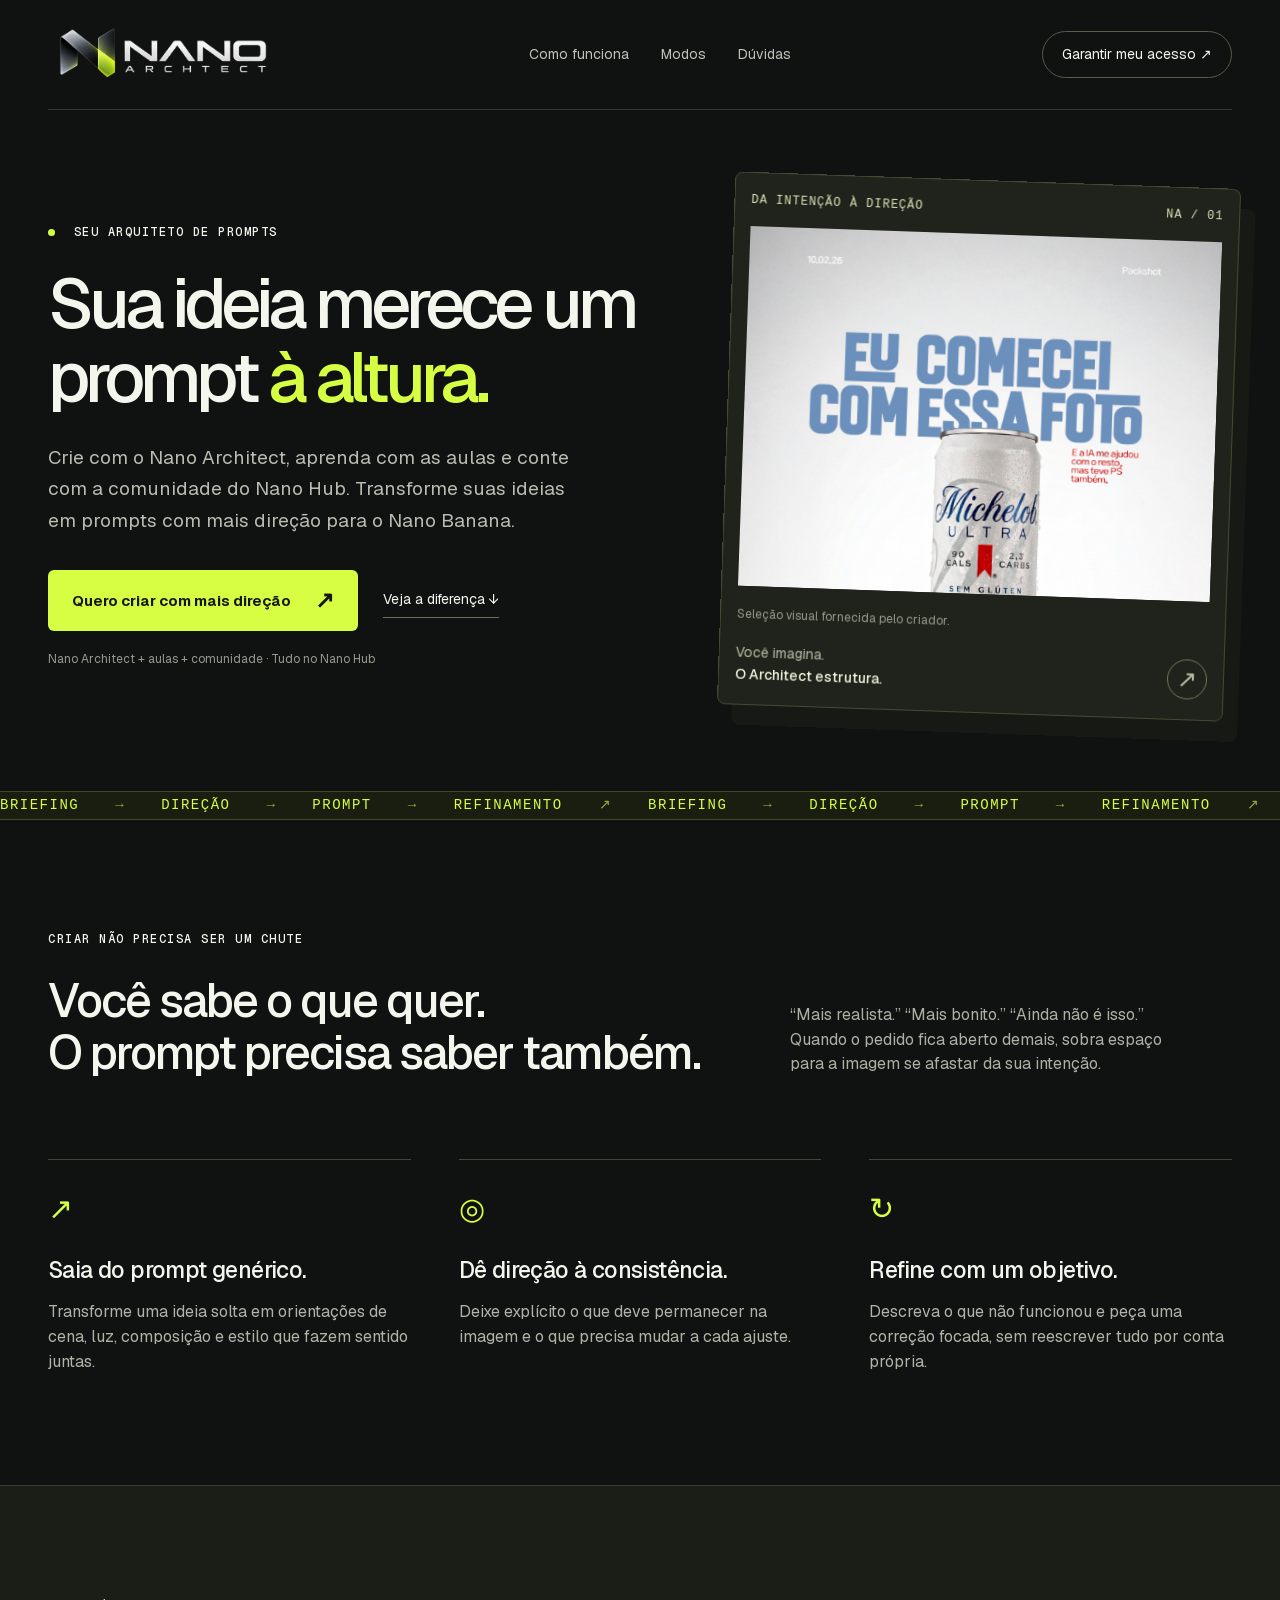
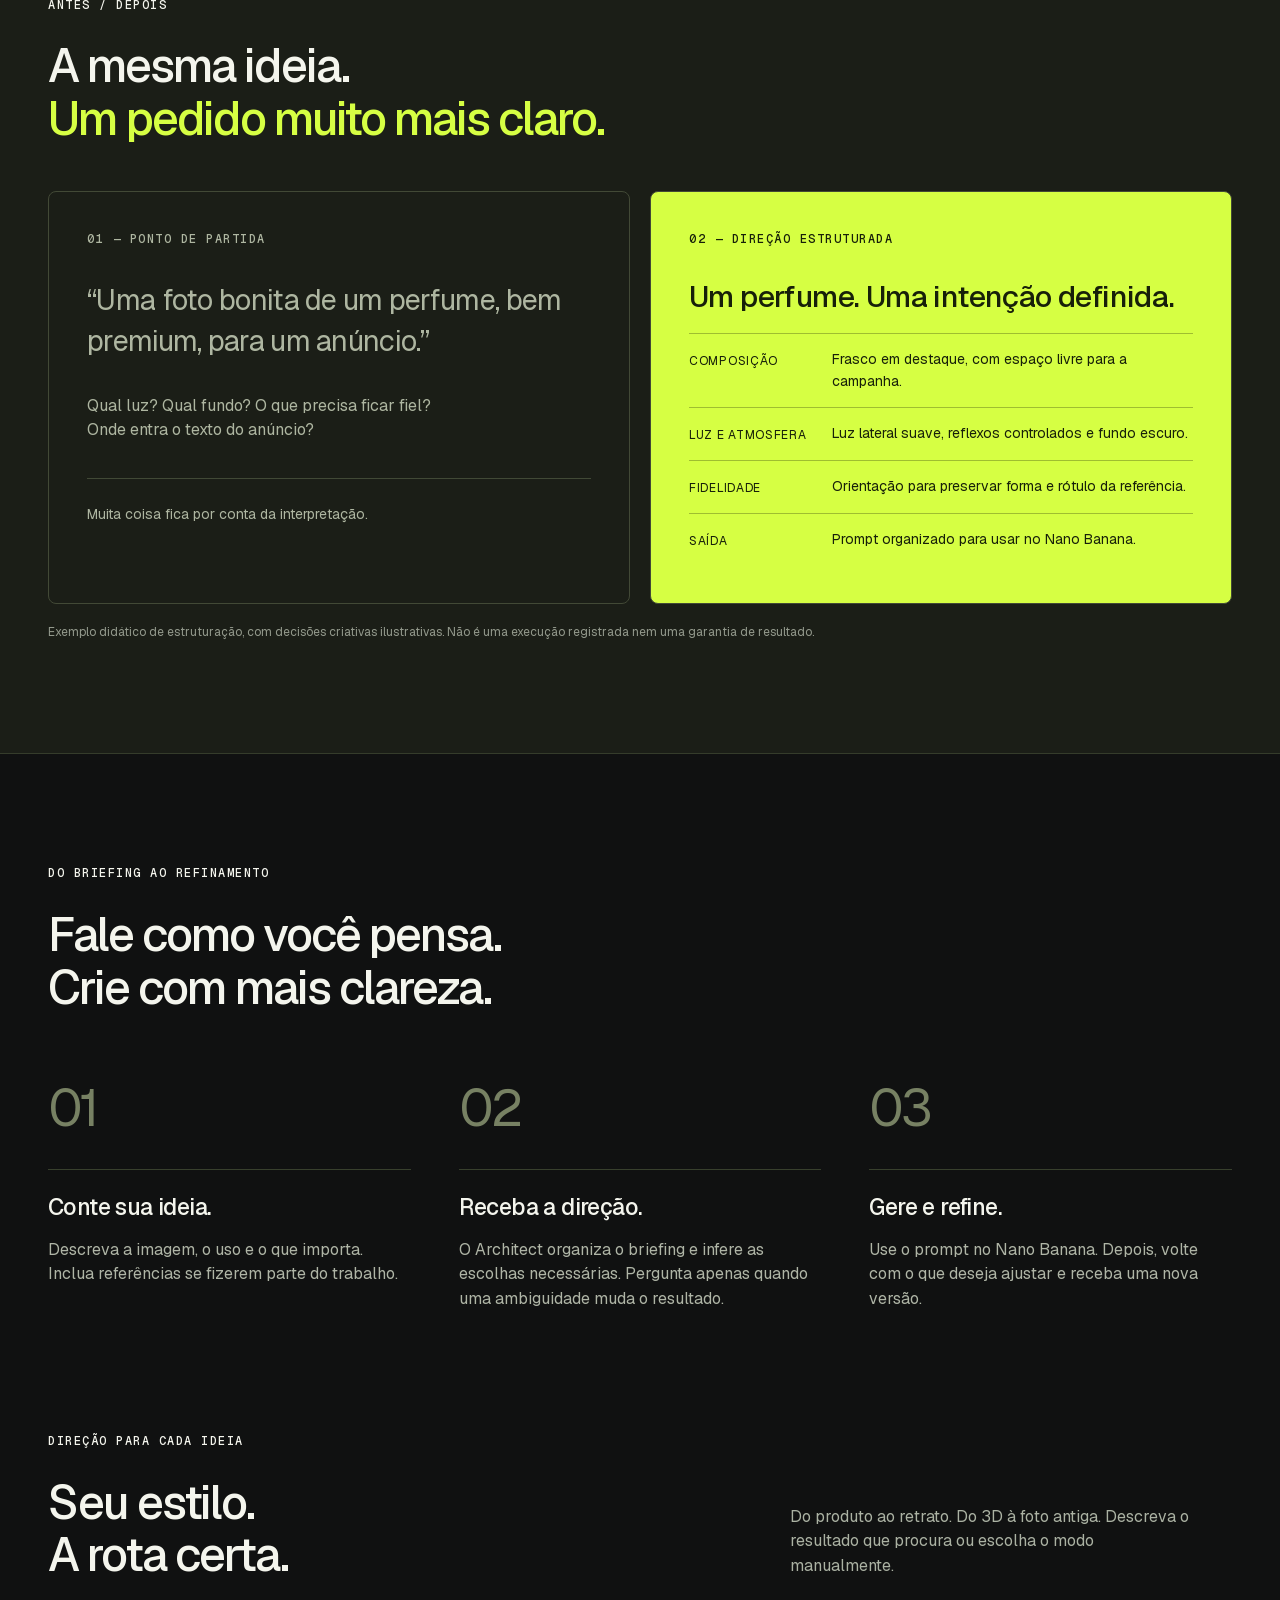
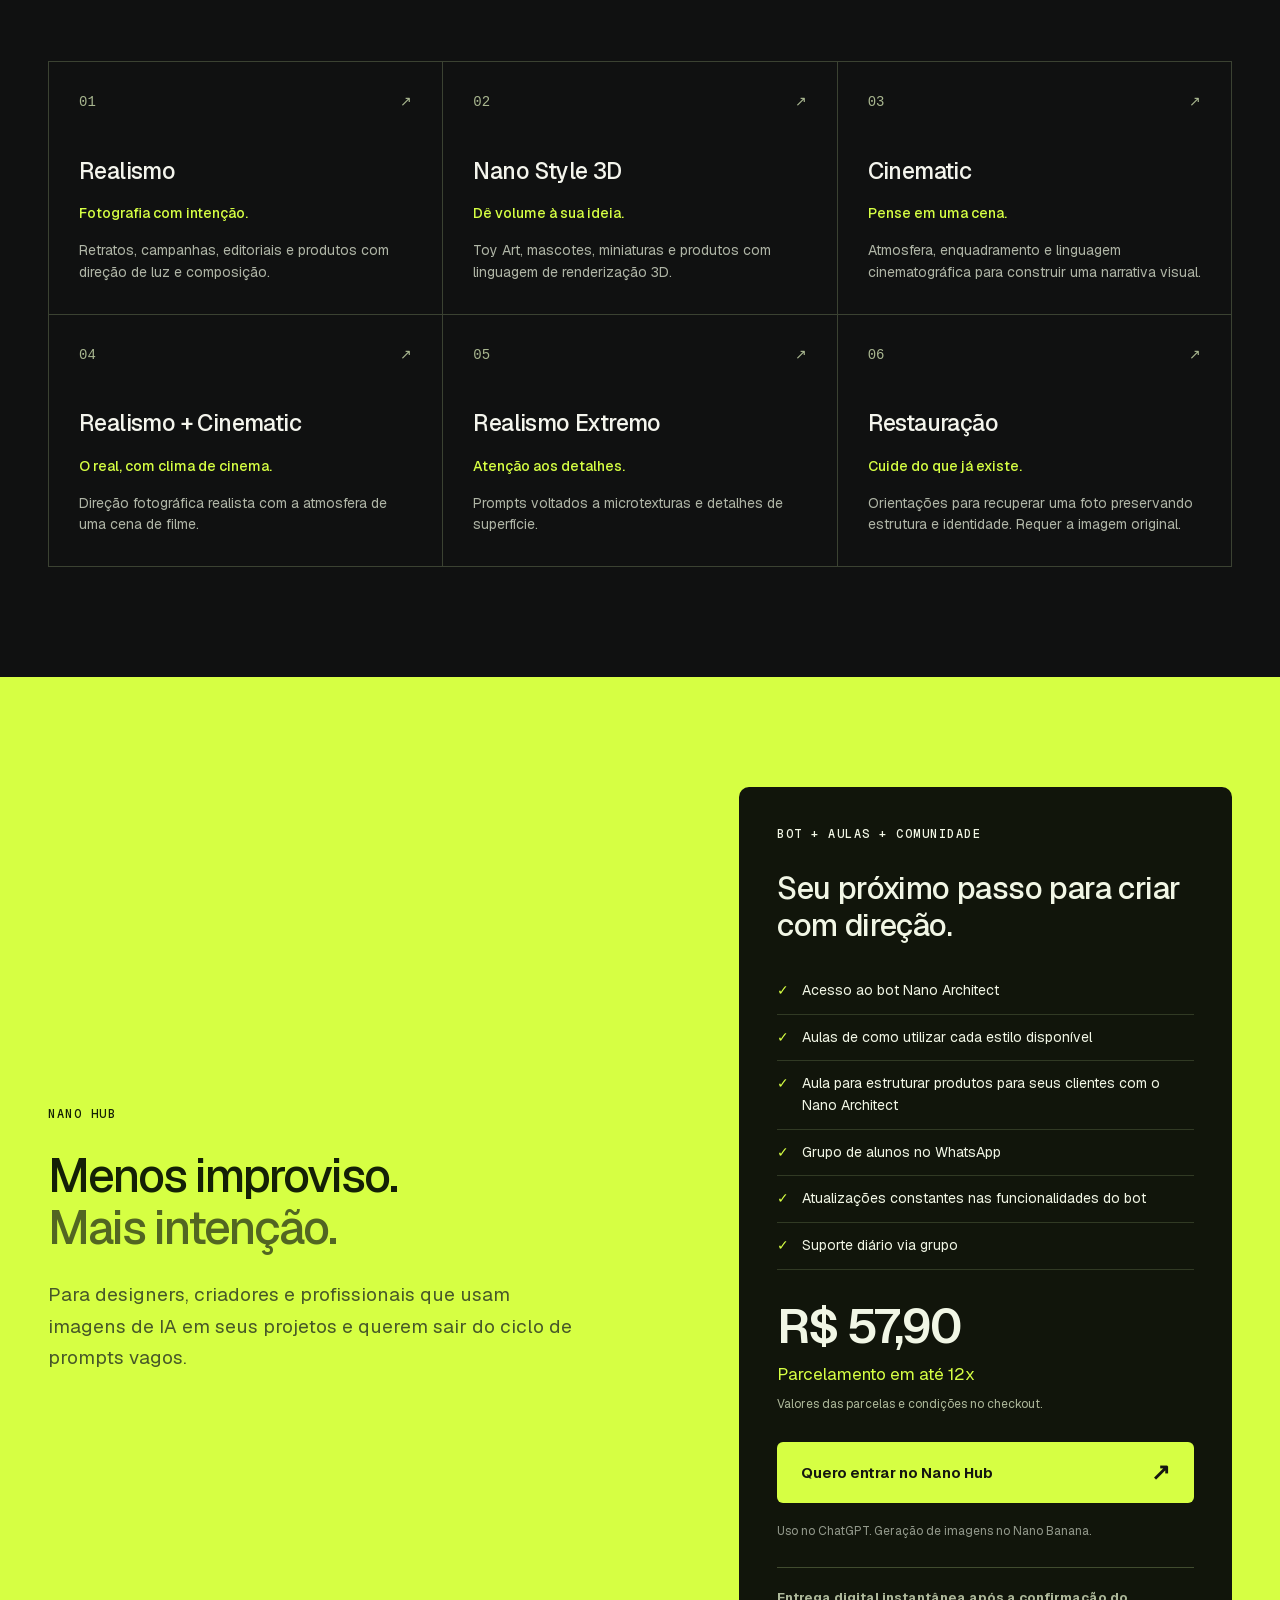
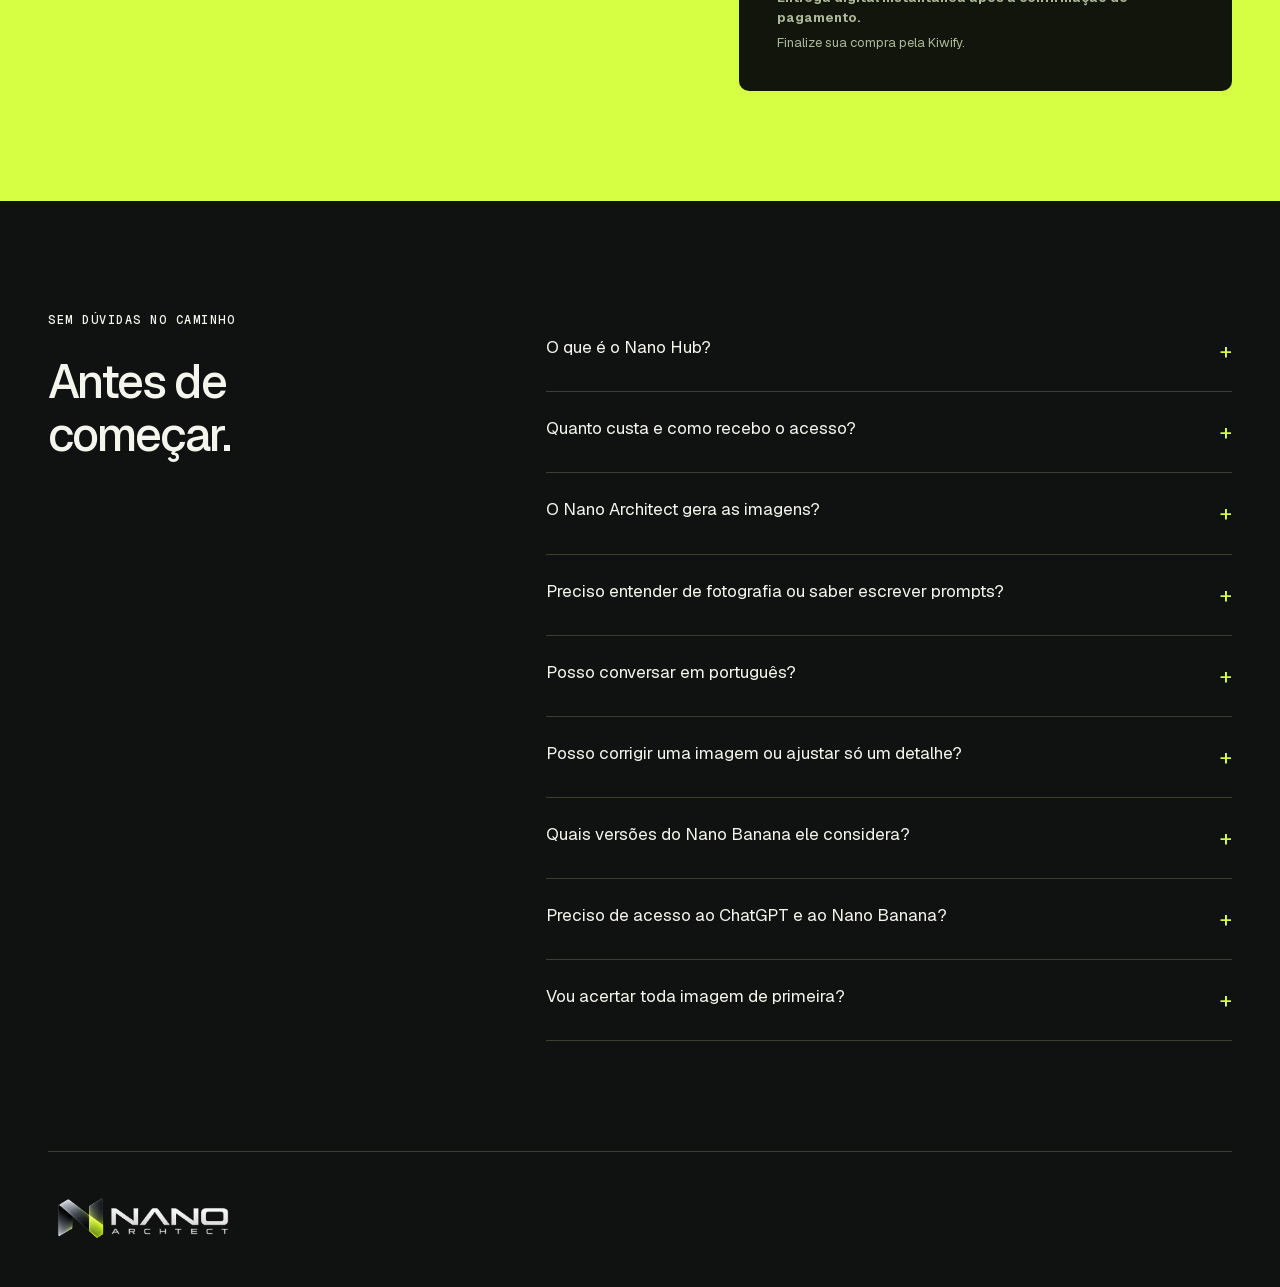
==== index.html @ 4c620290 "Add compiled Nano Hub website" ====
<!DOCTYPE html><html lang="pt-BR"><head><meta charSet="utf-8"/><meta name="viewport" content="width=device-width, initial-scale=1"/><link rel="stylesheet" href="/_next/static/css/index.BKd67jQY.css" data-rsc-css-href="/_next/static/css/index.BKd67jQY.css" data-precedence="vite-rsc/importer-resources"/><link rel="modulepreload" fetchPriority="low" href="/_next/static/chunks/index-BVRdUo5F.js"/><script src="/_next/static/chunks/rolldown-runtime-C60lm6uB.js" type="module" async=""></script><script src="/_next/static/chunks/framework-D_rUT4EX.js" type="module" async=""></script><link rel="modulepreload" href="/_next/static/chunks/layout-segment-context-ca-qhE_F.js" crossorigin=""/><link rel="modulepreload" href="/_next/static/chunks/animations-BIHNtCaT.js" crossorigin=""/><link rel="modulepreload" href="/_next/static/chunks/hero-carousel-BTRps07T.js" crossorigin=""/><title>Nano Hub — Sua ideia merece um prompt à altura.</title><meta name="description" content="Nano Architect, aulas e comunidade para criar com mais direção no Nano Banana. Nano Hub por R$ 57,90, com parcelamento em até 12x."/><script>Object.assign(((self[Symbol.for("vinext.navigationRuntime")]??={bootstrap:{routeManifest:null},functions:{}}).bootstrap.rsc??={rsc:[]}),{params:{},nav:{"pathname":"/","searchParams":[]}})</script><link rel="modulepreload" href="/_next/static/chunks/index-BVRdUo5F.js" />
<link rel="preload" href="/_next/static/_vinext_fonts/geist-8ac0455e797f/geist-98bbbccb.woff2" as="font" type="font/woff2" crossorigin />
<link rel="preload" href="/_next/static/_vinext_fonts/geist-mono-00e989178794/geist-mono-013b2f2f.woff2" as="font" type="font/woff2" crossorigin />
<style data-vinext-fonts>/* cyrillic-ext */
@font-face {
  font-family: 'Geist';
  font-style: normal;
  font-weight: 100 900;
  font-display: swap;
  src: url(/_next/static/_vinext_fonts/geist-8ac0455e797f/geist-ff2310f5.woff2) format('woff2');
  unicode-range: U+0460-052F, U+1C80-1C8A, U+20B4, U+2DE0-2DFF, U+A640-A69F, U+FE2E-FE2F;
}
/* cyrillic */
@font-face {
  font-family: 'Geist';
  font-style: normal;
  font-weight: 100 900;
  font-display: swap;
  src: url(/_next/static/_vinext_fonts/geist-8ac0455e797f/geist-875ccdd4.woff2) format('woff2');
  unicode-range: U+0301, U+0400-045F, U+0490-0491, U+04B0-04B1, U+2116;
}
/* vietnamese */
@font-face {
  font-family: 'Geist';
  font-style: normal;
  font-weight: 100 900;
  font-display: swap;
  src: url(/_next/static/_vinext_fonts/geist-8ac0455e797f/geist-52306abf.woff2) format('woff2');
  unicode-range: U+0102-0103, U+0110-0111, U+0128-0129, U+0168-0169, U+01A0-01A1, U+01AF-01B0, U+0300-0301, U+0303-0304, U+0308-0309, U+0323, U+0329, U+1EA0-1EF9, U+20AB;
}
/* latin-ext */
@font-face {
  font-family: 'Geist';
  font-style: normal;
  font-weight: 100 900;
  font-display: swap;
  src: url(/_next/static/_vinext_fonts/geist-8ac0455e797f/geist-001175b1.woff2) format('woff2');
  unicode-range: U+0100-02BA, U+02BD-02C5, U+02C7-02CC, U+02CE-02D7, U+02DD-02FF, U+0304, U+0308, U+0329, U+1D00-1DBF, U+1E00-1E9F, U+1EF2-1EFF, U+2020, U+20A0-20AB, U+20AD-20C0, U+2113, U+2C60-2C7F, U+A720-A7FF;
}
/* latin */
@font-face {
  font-family: 'Geist';
  font-style: normal;
  font-weight: 100 900;
  font-display: swap;
  src: url(/_next/static/_vinext_fonts/geist-8ac0455e797f/geist-98bbbccb.woff2) format('woff2');
  unicode-range: U+0000-00FF, U+0131, U+0152-0153, U+02BB-02BC, U+02C6, U+02DA, U+02DC, U+0304, U+0308, U+0329, U+2000-206F, U+20AC, U+2122, U+2191, U+2193, U+2212, U+2215, U+FEFF, U+FFFD;
}

@font-face {
  font-family: 'Geist Fallback';
  src: local("Arial");
  ascent-override: 95.94%;
  descent-override: 28.16%;
  line-gap-override: 0.00%;
  size-adjust: 104.76%;
}

.__font_geist_19ysh9d { font-family: 'Geist', 'Geist Fallback'; font-style: normal; }

.__variable_geist_19ysh9d { --font-geist-sans: 'Geist', 'Geist Fallback'; }

/* cyrillic-ext */
@font-face {
  font-family: 'Geist Mono';
  font-style: normal;
  font-weight: 100 900;
  font-display: swap;
  src: url(/_next/static/_vinext_fonts/geist-mono-00e989178794/geist-mono-f6b33328.woff2) format('woff2');
  unicode-range: U+0460-052F, U+1C80-1C8A, U+20B4, U+2DE0-2DFF, U+A640-A69F, U+FE2E-FE2F;
}
/* cyrillic */
@font-face {
  font-family: 'Geist Mono';
  font-style: normal;
  font-weight: 100 900;
  font-display: swap;
  src: url(/_next/static/_vinext_fonts/geist-mono-00e989178794/geist-mono-44e03052.woff2) format('woff2');
  unicode-range: U+0301, U+0400-045F, U+0490-0491, U+04B0-04B1, U+2116;
}
/* symbols2 */
@font-face {
  font-family: 'Geist Mono';
  font-style: normal;
  font-weight: 100 900;
  font-display: swap;
  src: url(/_next/static/_vinext_fonts/geist-mono-00e989178794/geist-mono-0638449e.woff2) format('woff2');
  unicode-range: U+2000-2001, U+2004-2008, U+200A, U+23B8-23BD, U+2500-259F;
}
/* vietnamese */
@font-face {
  font-family: 'Geist Mono';
  font-style: normal;
  font-weight: 100 900;
  font-display: swap;
  src: url(/_next/static/_vinext_fonts/geist-mono-00e989178794/geist-mono-971fb274.woff2) format('woff2');
  unicode-range: U+0102-0103, U+0110-0111, U+0128-0129, U+0168-0169, U+01A0-01A1, U+01AF-01B0, U+0300-0301, U+0303-0304, U+0308-0309, U+0323, U+0329, U+1EA0-1EF9, U+20AB;
}
/* latin-ext */
@font-face {
  font-family: 'Geist Mono';
  font-style: normal;
  font-weight: 100 900;
  font-display: swap;
  src: url(/_next/static/_vinext_fonts/geist-mono-00e989178794/geist-mono-44745446.woff2) format('woff2');
  unicode-range: U+0100-02BA, U+02BD-02C5, U+02C7-02CC, U+02CE-02D7, U+02DD-02FF, U+0304, U+0308, U+0329, U+1D00-1DBF, U+1E00-1E9F, U+1EF2-1EFF, U+2020, U+20A0-20AB, U+20AD-20C0, U+2113, U+2C60-2C7F, U+A720-A7FF;
}
/* latin */
@font-face {
  font-family: 'Geist Mono';
  font-style: normal;
  font-weight: 100 900;
  font-display: swap;
  src: url(/_next/static/_vinext_fonts/geist-mono-00e989178794/geist-mono-013b2f2f.woff2) format('woff2');
  unicode-range: U+0000-00FF, U+0131, U+0152-0153, U+02BB-02BC, U+02C6, U+02DA, U+02DC, U+0304, U+0308, U+0329, U+2000-206F, U+20AC, U+2122, U+2191, U+2193, U+2212, U+2215, U+FEFF, U+FFFD;
}

@font-face {
  font-family: 'Geist Mono Fallback';
  src: local("Arial");
  ascent-override: 74.67%;
  descent-override: 21.92%;
  line-gap-override: 0.00%;
  size-adjust: 134.59%;
}

.__font_geist_mono_1001rt9 { font-family: 'Geist Mono', 'Geist Mono Fallback'; font-style: normal; }

.__variable_geist_mono_1001rt9 { --font-geist-mono: 'Geist Mono', 'Geist Mono Fallback'; }
</style>
</head><body class="__variable_geist_19ysh9d __variable_geist_mono_1001rt9 antialiased"><a class="skip" href="#conteudo">Pular para o conteúdo</a><header class="nav wrap"><a class="brand" href="#" aria-label="Nano Architect — início"><picture><source media="(max-width: 700px)" srcSet="/nano-architect-vertical.png"/><img src="/nano-architect-horizontal.png" alt="Nano Architect" width="2172" height="724"/></picture></a><nav aria-label="Navegação principal"><a href="#como-funciona">Como funciona</a><a href="#modos">Modos</a><a href="#faq">Dúvidas</a></nav><a class="nav-cta" href="https://pay.kiwify.com.br/nAX45od">Garantir meu acesso ↗</a></header><main id="conteudo"><section class="hero wrap"><div class="hero-copy"><p class="eyebrow"><span></span> SEU ARQUITETO DE PROMPTS</p><h1>Sua ideia merece um prompt <em>à altura.</em></h1><p class="lead">Crie com o Nano Architect, aprenda com as aulas e conte com a comunidade do Nano Hub. Transforme suas ideias em prompts com mais direção para o Nano Banana.</p><div class="actions"><a class="button" href="https://pay.kiwify.com.br/nAX45od">Quero criar com mais direção <span>↗</span></a><a class="text-link" href="#antes-depois">Veja a diferença ↓</a></div><p class="micro">Nano Architect + aulas + comunidade · Tudo no Nano Hub</p></div><div class="hero-visual"><div class="visual-label">DA INTENÇÃO À DIREÇÃO <span>NA / 01</span></div><div class="art-slot"><div class="hero-carousel"><div class="relative" role="region" aria-roledescription="carousel" data-slot="carousel" aria-label="Galeria de imagens"><div class="overflow-hidden" data-slot="carousel-content"><div class="flex ml-0"><div role="group" aria-roledescription="slide" data-slot="carousel-item" class="min-w-0 shrink-0 grow-0 basis-full pl-0" aria-label="1 de 5"><img src="/michelob-01.jpg" alt="Duas latas de Michelob Ultra sobre cadeira de praia amarela" width="1194" height="1600" loading="eager" fetchPriority="high"/></div><div role="group" aria-roledescription="slide" data-slot="carousel-item" class="min-w-0 shrink-0 grow-0 basis-full pl-0" aria-label="2 de 5"><img src="/michelob-02.jpg" alt="Latas de Michelob Ultra em uma caixa térmica com gelo" width="1194" height="1600" loading="lazy" fetchPriority="auto"/></div><div role="group" aria-roledescription="slide" data-slot="carousel-item" class="min-w-0 shrink-0 grow-0 basis-full pl-0" aria-label="3 de 5"><img src="/michelob-03.jpg" alt="Mão segurando uma lata de Michelob Ultra junto à piscina" width="1194" height="1600" loading="lazy" fetchPriority="auto"/></div><div role="group" aria-roledescription="slide" data-slot="carousel-item" class="min-w-0 shrink-0 grow-0 basis-full pl-0" aria-label="4 de 5"><img src="/michelob-04.jpg" alt="Homem na praia oferecendo uma lata de Michelob Ultra" width="1194" height="1600" loading="lazy" fetchPriority="auto"/></div><div role="group" aria-roledescription="slide" data-slot="carousel-item" class="min-w-0 shrink-0 grow-0 basis-full pl-0" aria-label="5 de 5"><img src="/michelob-05.jpg" alt="Mão segurando uma lata de Michelob Ultra diante de cadeiras de praia" width="1194" height="1600" loading="lazy" fetchPriority="auto"/></div></div></div><button type="button" data-disabled="" tabindex="0" disabled="" data-slot="carousel-previous" aria-label="Imagem anterior" class="group/button inline-flex shrink-0 items-center justify-center border bg-clip-padding text-sm font-medium whitespace-nowrap transition-all outline-none select-none focus-visible:border-ring focus-visible:ring-3 focus-visible:ring-ring/50 active:not-aria-[haspopup]:translate-y-px disabled:pointer-events-none disabled:opacity-50 aria-invalid:border-destructive aria-invalid:ring-3 aria-invalid:ring-destructive/20 dark:aria-invalid:border-destructive/50 dark:aria-invalid:ring-destructive/40 [&amp;_svg]:pointer-events-none [&amp;_svg]:shrink-0 [&amp;_svg:not([class*=&#x27;size-&#x27;])]:size-4 border-border bg-background hover:bg-muted hover:text-foreground aria-expanded:bg-muted aria-expanded:text-foreground dark:border-input dark:bg-input/30 dark:hover:bg-input/50 size-7 in-data-[slot=button-group]:rounded-lg rounded-full absolute touch-manipulation inset-y-0 -left-12 my-auto carousel-arrow carousel-arrow-prev"><svg xmlns="http://www.w3.org/2000/svg" width="24" height="24" viewBox="0 0 24 24" fill="none" stroke="currentColor" stroke-width="2" stroke-linecap="round" stroke-linejoin="round" class="lucide lucide-chevron-left cn-rtl-flip" aria-hidden="true"><path d="m15 18-6-6 6-6"></path></svg><span class="sr-only">Previous slide</span></button><button type="button" data-disabled="" tabindex="0" disabled="" data-slot="carousel-next" aria-label="Próxima imagem" class="group/button inline-flex shrink-0 items-center justify-center border bg-clip-padding text-sm font-medium whitespace-nowrap transition-all outline-none select-none focus-visible:border-ring focus-visible:ring-3 focus-visible:ring-ring/50 active:not-aria-[haspopup]:translate-y-px disabled:pointer-events-none disabled:opacity-50 aria-invalid:border-destructive aria-invalid:ring-3 aria-invalid:ring-destructive/20 dark:aria-invalid:border-destructive/50 dark:aria-invalid:ring-destructive/40 [&amp;_svg]:pointer-events-none [&amp;_svg]:shrink-0 [&amp;_svg:not([class*=&#x27;size-&#x27;])]:size-4 border-border bg-background hover:bg-muted hover:text-foreground aria-expanded:bg-muted aria-expanded:text-foreground dark:border-input dark:bg-input/30 dark:hover:bg-input/50 size-7 in-data-[slot=button-group]:rounded-lg rounded-full absolute touch-manipulation inset-y-0 -right-12 my-auto carousel-arrow carousel-arrow-next"><svg xmlns="http://www.w3.org/2000/svg" width="24" height="24" viewBox="0 0 24 24" fill="none" stroke="currentColor" stroke-width="2" stroke-linecap="round" stroke-linejoin="round" class="lucide lucide-chevron-right cn-rtl-flip" aria-hidden="true"><path d="m9 18 6-6-6-6"></path></svg><span class="sr-only">Next slide</span></button></div><div class="carousel-status"><span>01<!-- --> / <!-- -->05</span><div class="carousel-dots" aria-label="Escolher imagem"><button type="button" class="is-active" aria-label="Ir para imagem 1" aria-current="true"></button><button type="button" class="" aria-label="Ir para imagem 2"></button><button type="button" class="" aria-label="Ir para imagem 3"></button><button type="button" class="" aria-label="Ir para imagem 4"></button><button type="button" class="" aria-label="Ir para imagem 5"></button></div></div></div></div><p class="micro">Seleção visual fornecida pelo criador.</p><div class="visual-caption"><span>Você imagina.<br/><strong>O Architect estrutura.</strong></span><span class="circle-arrow">↗</span></div></div></section><div class="ticker" aria-label="Briefing, direção, prompt e refinamento"><div class="ticker-track" aria-hidden="true"><div class="ticker-group"><span class="ticker-sequence">BRIEFING <span>→</span> DIREÇÃO <span>→</span> PROMPT <span>→</span> REFINAMENTO <span>↗</span></span><span class="ticker-sequence">BRIEFING <span>→</span> DIREÇÃO <span>→</span> PROMPT <span>→</span> REFINAMENTO <span>↗</span></span></div><div class="ticker-group"><span class="ticker-sequence">BRIEFING <span>→</span> DIREÇÃO <span>→</span> PROMPT <span>→</span> REFINAMENTO <span>↗</span></span><span class="ticker-sequence">BRIEFING <span>→</span> DIREÇÃO <span>→</span> PROMPT <span>→</span> REFINAMENTO <span>↗</span></span></div></div></div><section class="section wrap" id="beneficios"><p class="eyebrow">CRIAR NÃO PRECISA SER UM CHUTE</p><div class="section-heading"><h2>Você sabe o que quer.<br/>O prompt precisa saber também.</h2><p>“Mais realista.” “Mais bonito.” “Ainda não é isso.” Quando o pedido fica aberto demais, sobra espaço para a imagem se afastar da sua intenção.</p></div><div class="benefits"><article><span>↗</span><h3>Saia do prompt genérico.</h3><p>Transforme uma ideia solta em orientações de cena, luz, composição e estilo que fazem sentido juntas.</p></article><article><span>◎</span><h3>Dê direção à consistência.</h3><p>Deixe explícito o que deve permanecer na imagem e o que precisa mudar a cada ajuste.</p></article><article><span>↻</span><h3>Refine com um objetivo.</h3><p>Descreva o que não funcionou e peça uma correção focada, sem reescrever tudo por conta própria.</p></article></div></section><section class="comparison section" id="antes-depois"><div class="wrap"><p class="eyebrow">ANTES / DEPOIS</p><h2>A mesma ideia.<br/><em>Um pedido muito mais claro.</em></h2><div class="compare-grid"><article class="before"><p class="eyebrow">01 — PONTO DE PARTIDA</p><blockquote>“Uma foto bonita de um perfume, bem premium, para um anúncio.”</blockquote><p>Qual luz? Qual fundo? O que precisa ficar fiel? Onde entra o texto do anúncio?</p><div class="tagline">Muita coisa fica por conta da interpretação.</div></article><article class="after"><p class="eyebrow">02 — DIREÇÃO ESTRUTURADA</p><h3>Um perfume. Uma intenção definida.</h3><dl><div><dt>Composição</dt><dd>Frasco em destaque, com espaço livre para a campanha.</dd></div><div><dt>Luz e atmosfera</dt><dd>Luz lateral suave, reflexos controlados e fundo escuro.</dd></div><div><dt>Fidelidade</dt><dd>Orientação para preservar forma e rótulo da referência.</dd></div><div><dt>Saída</dt><dd>Prompt organizado para usar no Nano Banana.</dd></div></dl></article></div><p class="micro">Exemplo didático de estruturação, com decisões criativas ilustrativas. Não é uma execução registrada nem uma garantia de resultado.</p></div></section><section class="section wrap" id="como-funciona"><p class="eyebrow">DO BRIEFING AO REFINAMENTO</p><h2>Fale como você pensa.<br/>Crie com mais clareza.</h2><div class="steps"><article><span>01</span><h3>Conte sua ideia.</h3><p>Descreva a imagem, o uso e o que importa. Inclua referências se fizerem parte do trabalho.</p></article><article><span>02</span><h3>Receba a direção.</h3><p>O Architect organiza o briefing e infere as escolhas necessárias. Pergunta apenas quando uma ambiguidade muda o resultado.</p></article><article><span>03</span><h3>Gere e refine.</h3><p>Use o prompt no Nano Banana. Depois, volte com o que deseja ajustar e receba uma nova versão.</p></article></div></section><section class="section modes wrap" id="modos"><div class="section-heading"><div><p class="eyebrow">DIREÇÃO PARA CADA IDEIA</p><h2>Seu estilo.<br/>A rota certa.</h2></div><p>Do produto ao retrato. Do 3D à foto antiga. Descreva o resultado que procura ou escolha o modo manualmente.</p></div><div class="mode-grid"><article><div class="mode-top"><span>01</span><span>↗</span></div><h3>Realismo</h3><strong>Fotografia com intenção.</strong><p>Retratos, campanhas, editoriais e produtos com direção de luz e composição.</p></article><article><div class="mode-top"><span>02</span><span>↗</span></div><h3>Nano Style 3D</h3><strong>Dê volume à sua ideia.</strong><p>Toy Art, mascotes, miniaturas e produtos com linguagem de renderização 3D.</p></article><article><div class="mode-top"><span>03</span><span>↗</span></div><h3>Cinematic</h3><strong>Pense em uma cena.</strong><p>Atmosfera, enquadramento e linguagem cinematográfica para construir uma narrativa visual.</p></article><article><div class="mode-top"><span>04</span><span>↗</span></div><h3>Realismo + Cinematic</h3><strong>O real, com clima de cinema.</strong><p>Direção fotográfica realista com a atmosfera de uma cena de filme.</p></article><article><div class="mode-top"><span>05</span><span>↗</span></div><h3>Realismo Extremo</h3><strong>Atenção aos detalhes.</strong><p>Prompts voltados a microtexturas e detalhes de superfície.</p></article><article><div class="mode-top"><span>06</span><span>↗</span></div><h3>Restauração</h3><strong>Cuide do que já existe.</strong><p>Orientações para recuperar uma foto preservando estrutura e identidade. Requer a imagem original.</p></article></div></section><section class="offer section" id="oferta"><div class="wrap offer-grid"><div><p class="eyebrow">NANO HUB</p><h2>Menos improviso.<br/><em>Mais intenção.</em></h2><p class="lead">Para designers, criadores e profissionais que usam imagens de IA em seus projetos e querem sair do ciclo de prompts vagos.</p></div><div class="offer-card"><p class="eyebrow">BOT + AULAS + COMUNIDADE</p><h3>Seu próximo passo para criar com direção.</h3><ul><li>Acesso ao bot Nano Architect</li><li>Aulas de como utilizar cada estilo disponível</li><li>Aula para estruturar produtos para seus clientes com o Nano Architect</li><li>Grupo de alunos no WhatsApp</li><li>Atualizações constantes nas funcionalidades do bot</li><li>Suporte diário via grupo</li></ul><div class="price"><strong>R$ 57,90</strong><p>Parcelamento em até 12x</p><small>Valores das parcelas e condições no checkout.</small></div><a class="button" href="https://pay.kiwify.com.br/nAX45od">Quero entrar no Nano Hub <span>↗</span></a><p class="micro">Uso no ChatGPT. Geração de imagens no Nano Banana.</p><div class="access-note"><strong>Entrega digital instantânea após a confirmação do pagamento.</strong><p>Finalize sua compra pela Kiwify.</p></div></div></div></section><section class="section wrap faq" id="faq"><div><p class="eyebrow">SEM DÚVIDAS NO CAMINHO</p><h2>Antes de<br/>começar.</h2></div><div><details><summary>O que é o Nano Hub?<span>+</span></summary><p>É a oferta que reúne o acesso ao Nano Architect, aulas para usar os estilos e estruturar produtos para clientes, grupo de alunos no WhatsApp, atualizações do bot e suporte diário via grupo. O Nano Architect é o GPT personalizado incluído no Hub.</p></details><details><summary>Quanto custa e como recebo o acesso?<span>+</span></summary><p>O Nano Hub custa R$ 57,90, com parcelamento em até 12x. Confira os valores das parcelas e as condições no checkout da Kiwify. A entrega é digital e acontece após a confirmação do pagamento.</p></details><details><summary>O Nano Architect gera as imagens?<span>+</span></summary><p>Ele transforma seu briefing em um prompt para geração ou edição. Você leva esse prompt ao Nano Banana para produzir a imagem e pode voltar ao Architect para refiná-lo.</p></details><details><summary>Preciso entender de fotografia ou saber escrever prompts?<span>+</span></summary><p>Você pode começar descrevendo o que quer em linguagem comum. O Architect infere estilo, formato e perfil técnico quando há informação suficiente. Se uma dúvida mudar o resultado, ele pergunta. Suas preferências explícitas têm prioridade.</p></details><details><summary>Posso conversar em português?<span>+</span></summary><p>Sim. Ele atende em português, inglês e espanhol. O prompt final é entregue em inglês, acompanhado de tradução no idioma da conversa.</p></details><details><summary>Posso corrigir uma imagem ou ajustar só um detalhe?<span>+</span></summary><p>Sim. Você pode pedir mudanças de iluminação, composição, paleta, estilo e outros detalhes. Em um refinamento da mesma imagem, o prompt é ajustado com orientação para preservar o que você não pediu para mudar.</p></details><details><summary>Quais versões do Nano Banana ele considera?<span>+</span></summary><p>O fluxo documentado contempla Nano Banana Pro, Nano Banana 2 e Nano Banana original. O Architect sugere um modelo conforme a tarefa; você também pode indicar sua preferência.</p></details><details><summary>Preciso de acesso ao ChatGPT e ao Nano Banana?<span>+</span></summary><p>Sim. O Architect é um GPT personalizado usado no ChatGPT, e a geração acontece no Nano Banana. A oferta não inclui assinaturas nem créditos dessas plataformas. Verifique os requisitos de acesso aplicáveis às suas contas.</p></details><details><summary>Vou acertar toda imagem de primeira?<span>+</span></summary><p>Não há garantia de resultado perfeito. A proposta é dar mais clareza ao pedido e orientar correções, reduzindo decisões vagas no processo. O resultado também depende do modelo, das referências e do briefing.</p></details></div></section></main><footer class="wrap"><a class="brand" href="#" aria-label="Nano Architect — início"><picture><source media="(max-width: 700px)" srcSet="/nano-architect-vertical.png"/><img src="/nano-architect-horizontal.png" alt="Nano Architect" width="2172" height="724" loading="lazy"/></picture></a><p>Sua ideia. Com direção.</p><a href="#conteudo">Voltar ao início ↑</a></footer><script type="module" src="/_next/static/chunks/index-BVRdUo5F.js" id="_R_" async=""></script><script>((self[Symbol.for("vinext.navigationRuntime")]??={bootstrap:{routeManifest:null},functions:{}}).bootstrap.rsc??={rsc:[]}).rsc.push("0:{\"page:/\":\"$L1\",\"layout:/\":\"$L2\",\"route:/\":\"$L3\",\"__route\":\"route:/\",\"__interceptionContext\":null,\"__layoutIds\":[\"layout:/\"],\"__rootLayout\":\"/\",\"__bfcacheSegmentIdentities\":{\"layout:/\":\"[\\\"layout\\\",\\\"layout:/\\\",\\\"root-boundary:/\\\",\\\"\\\"]\",\"page:/\":\"[\\\"page\\\",\\\"page:/\\\",\\\"root-boundary:/\\\",\\\"\\\"]\"},\"__srcPage\":[\"page\"],\"__layoutFlags\":{\"layout:/\":\"s\"},\"__artifactCompatibility\":{\"schemaVersion\":1,\"graphVersion\":\"app-route-graph:1177fd80f83fa7b0\",\"deploymentVersion\":\"f076461e-9827-48a1-9c91-822d8edf2b34\",\"appElementsSchemaVersion\":1,\"rscPayloadSchemaVersion\":1,\"rootBoundaryId\":\"/\",\"renderEpoch\":null}}\n")</script><script>((self[Symbol.for("vinext.navigationRuntime")]??={bootstrap:{routeManifest:null},functions:{}}).bootstrap.rsc??={rsc:[]}).rsc.push("4:I[\"8c0f216c4604\",[],\"Children\",1]\n")</script><script>((self[Symbol.for("vinext.navigationRuntime")]??={bootstrap:{routeManifest:null},functions:{}}).bootstrap.rsc??={rsc:[]}).rsc.push("5:I[\"593f344dc510\",[],\"GlobalErrorBoundary\",1]\n")</script><script>((self[Symbol.for("vinext.navigationRuntime")]??={bootstrap:{routeManifest:null},functions:{}}).bootstrap.rsc??={rsc:[]}).rsc.push("6:I[\"0b874ad30386\",[],\"default\",1]\n")</script><script>((self[Symbol.for("vinext.navigationRuntime")]??={bootstrap:{routeManifest:null},functions:{}}).bootstrap.rsc??={rsc:[]}).rsc.push("7:I[\"593f344dc510\",[],\"ErrorBoundary\",1]\n")</script><script>((self[Symbol.for("vinext.navigationRuntime")]??={bootstrap:{routeManifest:null},functions:{}}).bootstrap.rsc??={rsc:[]}).rsc.push("8:I[\"15c18cfaeeff\",[],\"LayoutSegmentProvider\",1]\n")</script><script>((self[Symbol.for("vinext.navigationRuntime")]??={bootstrap:{routeManifest:null},functions:{}}).bootstrap.rsc??={rsc:[]}).rsc.push("9:I[\"8c0f216c4604\",[],\"Slot\",1]\n")</script><script>((self[Symbol.for("vinext.navigationRuntime")]??={bootstrap:{routeManifest:null},functions:{}}).bootstrap.rsc??={rsc:[]}).rsc.push("a:I[\"593f344dc510\",[],\"NotFoundBoundary\",1]\n")</script><script>((self[Symbol.for("vinext.navigationRuntime")]??={bootstrap:{routeManifest:null},functions:{}}).bootstrap.rsc??={rsc:[]}).rsc.push("b:I[\"9276801271d6\",[],\"AppRouterScrollTarget\",1]\n")</script><script>((self[Symbol.for("vinext.navigationRuntime")]??={bootstrap:{routeManifest:null},functions:{}}).bootstrap.rsc??={rsc:[]}).rsc.push("c:I[\"593f344dc510\",[],\"RedirectBoundary\",1]\n")</script><script>((self[Symbol.for("vinext.navigationRuntime")]??={bootstrap:{routeManifest:null},functions:{}}).bootstrap.rsc??={rsc:[]}).rsc.push(":HL[\"/_next/static/css/index.BKd67jQY.css\",\"style\"     ]\n")</script><script>((self[Symbol.for("vinext.navigationRuntime")]??={bootstrap:{routeManifest:null},functions:{}}).bootstrap.rsc??={rsc:[]}).rsc.push("2:[[[\"$\",\"link\",\"css:/_next/static/css/index.BKd67jQY.css\",{\"rel\":\"stylesheet\",\"precedence\":\"vite-rsc/importer-resources\",\"href\":\"/_next/static/css/index.BKd67jQY.css\",\"data-rsc-css-href\":\"/_next/static/css/index.BKd67jQY.css\"}],\"$undefined\"],[\"$\",\"html\",null,{\"lang\":\"pt-BR\",\"children\":[\"$\",\"body\",null,{\"className\":\"__variable_geist_19ysh9d __variable_geist_mono_1001rt9 antialiased\",\"children\":[\"$\",\"$L4\",null,{}]}]}]]\n")</script><script>((self[Symbol.for("vinext.navigationRuntime")]??={bootstrap:{routeManifest:null},functions:{}}).bootstrap.rsc??={rsc:[]}).rsc.push("3:[[[\"$\",\"meta\",null,{\"charSet\":\"utf-8\"}],[[\"$\",\"title\",\"0\",{\"children\":\"Nano Hub — Sua ideia merece um prompt à altura.\"}],[\"$\",\"meta\",\"1\",{\"name\":\"description\",\"content\":\"Nano Architect, aulas e comunidade para criar com mais direção no Nano Banana. Nano Hub por R$ 57,90, com parcelamento em até 12x.\"}]],[[\"$\",\"meta\",\"0\",{\"name\":\"viewport\",\"content\":\"width=device-width, initial-scale=1\"}]]],[\"$\",\"$L5\",null,{\"fallback\":\"$6\",\"children\":[\"$\",\"$L7\",null,{\"fallback\":\"$6\",\"children\":[\"$\",\"$L8\",null,{\"providerId\":\"layout:/\",\"segmentMap\":{\"children\":[]},\"children\":[\"$\",\"$L9\",null,{\"id\":\"layout:/\",\"parallelSlots\":\"$undefined\",\"children\":[\"$\",\"$La\",null,{\"resetKey\":\"\",\"fallback\":[[\"$\",\"title\",null,{\"children\":\"404: This page could not be found.\"}],[\"$\",\"div\",null,{\"style\":{\"fontFamily\":\"system-ui,\\\"Segoe UI\\\",Roboto,Helvetica,Arial,sans-serif,\\\"Apple Color Emoji\\\",\\\"Segoe UI Emoji\\\"\",\"height\":\"100vh\",\"textAlign\":\"center\",\"display\":\"flex\",\"flexDirection\":\"column\",\"alignItems\":\"center\",\"justifyContent\":\"center\"},\"children\":[\"$\",\"div\",null,{\"children\":[[\"$\",\"style\",null,{\"dangerouslySetInnerHTML\":{\"__html\":\"body{color:#000;background:#fff;margin:0}.next-error-h1{border-right:1px solid rgba(0,0,0,.3)}@media (prefers-color-scheme:dark){body{color:#fff;background:#000}.next-error-h1{border-right:1px solid rgba(255,255,255,.3)}}\"}}],[\"$\",\"h1\",null,{\"className\":\"next-error-h1\",\"style\":{\"display\":\"inline-block\",\"margin\":\"0 20px 0 0\",\"padding\":\"0 23px 0 0\",\"fontSize\":24,\"fontWeight\":500,\"verticalAlign\":\"top\",\"lineHeight\":\"49px\"},\"children\":404}],[\"$\",\"div\",null,{\"style\":{\"display\":\"inline-block\"},\"children\":[\"$\",\"h2\",null,{\"style\":{\"fontSize\":14,\"fontWeight\":400,\"lineHeight\":\"49px\",\"margin\":0},\"children\":\"This page could not be found.\"}]}]]}]}]],\"children\":[\"$\",\"$Lb\",null,{\"children\":[\"$\",\"$Lc\",null,{\"children\":[[\"$\",\"$L8\",null,{\"providerId\":\"page:/\",\"segmentMap\":{\"children\":[\"__PAGE__\"]},\"children\":[\"$\",\"$L9\",null,{\"id\":\"page:/\"}]}],null]}]}]}]}]}]}]}],null,null]\n")</script><script>((self[Symbol.for("vinext.navigationRuntime")]??={bootstrap:{routeManifest:null},functions:{}}).bootstrap.rsc??={rsc:[]}).rsc.push("d:I[\"024ee82dac0a\",[],\"PageAnimations\",1]\n")</script><script>((self[Symbol.for("vinext.navigationRuntime")]??={bootstrap:{routeManifest:null},functions:{}}).bootstrap.rsc??={rsc:[]}).rsc.push("f:I[\"b89dc71d2309\",[],\"HeroCarousel\",1]\n")</script><script>((self[Symbol.for("vinext.navigationRuntime")]??={bootstrap:{routeManifest:null},functions:{}}).bootstrap.rsc??={rsc:[]}).rsc.push("e:[[\"$\",\"source\",null,{\"media\":\"(max-width: 700px)\",\"srcSet\":\"/nano-architect-vertical.png\"}],[\"$\",\"img\",null,{\"src\":\"/nano-architect-horizontal.png\",\"alt\":\"Nano Architect\",\"width\":\"2172\",\"height\":\"724\"}]]\n")</script><script>((self[Symbol.for("vinext.navigationRuntime")]??={bootstrap:{routeManifest:null},functions:{}}).bootstrap.rsc??={rsc:[]}).rsc.push("1:[[\"$\",\"$Ld\",null,{}],[\"$\",\"a\",null,{\"className\":\"skip\",\"href\":\"#conteudo\",\"children\":\"Pular para o conteúdo\"}],[\"$\",\"header\",null,{\"className\":\"nav wrap\",\"children\":[[\"$\",\"a\",null,{\"className\":\"brand\",\"href\":\"#\",\"aria-label\":\"Nano Architect — início\",\"children\":[\"$\",\"picture\",null,{\"children\":\"$e\"}]}],[\"$\",\"nav\",null,{\"aria-label\":\"Navegação principal\",\"children\":[[\"$\",\"a\",null,{\"href\":\"#como-funciona\",\"children\":\"Como funciona\"}],[\"$\",\"a\",null,{\"href\":\"#modos\",\"children\":\"Modos\"}],[\"$\",\"a\",null,{\"href\":\"#faq\",\"children\":\"Dúvidas\"}]]}],[\"$\",\"a\",null,{\"className\":\"nav-cta\",\"href\":\"https://pay.kiwify.com.br/nAX45od\",\"children\":\"Garantir meu acesso ↗\"}]]}],[\"$\",\"main\",null,{\"id\":\"conteudo\",\"children\":[[\"$\",\"section\",null,{\"className\":\"hero wrap\",\"children\":[[\"$\",\"div\",null,{\"className\":\"hero-copy\",\"children\":[[\"$\",\"p\",null,{\"className\":\"eyebrow\",\"children\":[[\"$\",\"span\",null,{}],\" SEU ARQUITETO DE PROMPTS\"]}],[\"$\",\"h1\",null,{\"children\":[\"Sua ideia merece um prompt \",[\"$\",\"em\",null,{\"children\":\"à altura.\"}]]}],[\"$\",\"p\",null,{\"className\":\"lead\",\"children\":\"Crie com o Nano Architect, aprenda com as aulas e conte com a comunidade do Nano Hub. Transforme suas ideias em prompts com mais direção para o Nano Banana.\"}],[\"$\",\"div\",null,{\"className\":\"actions\",\"children\":[[\"$\",\"a\",null,{\"className\":\"button\",\"href\":\"https://pay.kiwify.com.br/nAX45od\",\"children\":[\"Quero criar com mais direção \",[\"$\",\"span\",null,{\"children\":\"↗\"}]]}],[\"$\",\"a\",null,{\"className\":\"text-link\",\"href\":\"#antes-depois\",\"children\":\"Veja a diferença ↓\"}]]}],[\"$\",\"p\",null,{\"className\":\"micro\",\"children\":\"Nano Architect + aulas + comunidade · Tudo no Nano Hub\"}]]}],[\"$\",\"div\",null,{\"className\":\"hero-visual\",\"children\":[[\"$\",\"div\",null,{\"className\":\"visual-label\",\"children\":[\"DA INTENÇÃO À DIREÇÃO \",[\"$\",\"span\",null,{\"children\":\"NA / 01\"}]]}],[\"$\",\"div\",null,{\"className\":\"art-slot\",\"children\":[\"$\",\"$Lf\",null,{}]}],[\"$\",\"p\",null,{\"className\":\"micro\",\"children\":\"Seleção visual fornecida pelo criador.\"}],[\"$\",\"div\",null,{\"className\":\"visual-caption\",\"children\":[[\"$\",\"span\",null,{\"children\":[\"Você imagina.\",[\"$\",\"br\",null,{}],[\"$\",\"strong\",null,{\"children\":\"O Architect estrutura.\"}]]}],[\"$\",\"span\",null,{\"className\":\"circle-arrow\",\"children\":\"↗\"}]]}]]}]]}],[\"$\",\"div\",null,{\"className\":\"ticker\",\"aria-label\":\"Briefing, direção, prompt e refinamento\",\"children\":[\"$\",\"div\",null,{\"className\":\"ticker-track\",\"aria-hidden\":\"true\",\"children\":[[\"$\",\"div\",\"0\",{\"className\":\"ticker-group\",\"children\":[[\"$\",\"span\",\"0\",{\"className\":\"ticker-sequence\",\"children\":[\"BRIEFING \",[\"$\",\"span\",null,{\"children\":\"→\"}],\" DIREÇÃO \",[\"$\",\"span\",null,{\"children\":\"→\"}],\" PROMPT \",[\"$\",\"span\",null,{\"children\":\"→\"}],\" REFINAMENTO \",[\"$\",\"span\",null,{\"children\":\"↗\"}]]}],[\"$\",\"span\",\"1\",{\"className\":\"ticker-sequence\",\"children\":[\"BRIEFING \",[\"$\",\"span\",null,{\"children\":\"→\"}],\" DIREÇÃO \",[\"$\",\"span\",null,{\"children\":\"→\"}],\" PROMPT \",[\"$\",\"span\",null,{\"children\":\"→\"}],\" REFINAMENTO \",[\"$\",\"span\",null,{\"children\":\"↗\"}]]}]]}],[\"$\",\"div\",\"1\",{\"className\":\"ticker-group\",\"children\":[[\"$\",\"span\",\"0\",{\"className\":\"ticker-sequence\",\"children\":[\"BRIEFING \",[\"$\",\"span\",null,{\"children\":\"→\"}],\" DIREÇÃO \",[\"$\",\"span\",null,{\"children\":\"→\"}],\" PROMPT \",[\"$\",\"span\",null,{\"children\":\"→\"}],\" REFINAMENTO \",[\"$\",\"span\",null,{\"children\":\"↗\"}]]}],[\"$\",\"span\",\"1\",{\"className\":\"ticker-sequence\",\"children\":[\"BRIEFING \",[\"$\",\"span\",null,{\"children\":\"→\"}],\" DIREÇÃO \",[\"$\",\"span\",null,{\"children\":\"→\"}],\" PROMPT \",[\"$\",\"span\",null,{\"children\":\"→\"}],\" REFINAMENTO \",[\"$\",\"span\",null,{\"children\":\"↗\"}]]}]]}]]}]}],[\"$\",\"section\",null,{\"className\":\"section wrap\",\"id\":\"beneficios\",\"children\":[[\"$\",\"p\",null,{\"className\":\"eyebrow\",\"children\":\"CRIAR NÃO PRECISA SER UM CHUTE\"}],[\"$\",\"div\",null,{\"className\":\"section-heading\",\"children\":[[\"$\",\"h2\",null,{\"children\":[\"Você sabe o que quer.\",[\"$\",\"br\",null,{}],\"O prompt precisa saber também.\"]}],[\"$\",\"p\",null,{\"children\":\"“Mais realista.” “Mais bonito.” “Ainda não é isso.” Quando o pedido fica aberto demais, sobra espaço para a imagem se afastar da sua intenção.\"}]]}],[\"$\",\"div\",null,{\"className\":\"benefits\",\"children\":[[\"$\",\"article\",null,{\"children\":[[\"$\",\"span\",null,{\"children\":\"↗\"}],[\"$\",\"h3\",null,{\"children\":\"Saia do prompt genérico.\"}],[\"$\",\"p\",null,{\"children\":\"Transforme uma ideia solta em orientações de cena, luz, composição e estilo que fazem sentido juntas.\"}]]}],[\"$\",\"article\",null,{\"children\":[[\"$\",\"span\",null,{\"children\":\"◎\"}],[\"$\",\"h3\",null,{\"children\":\"Dê direção à consistência.\"}],[\"$\",\"p\",null,{\"children\":\"Deixe explícito o que deve permanecer na imagem e o que precisa mudar a cada ajuste.\"}]]}],[\"$\",\"article\",null,{\"children\":[[\"$\",\"span\",null,{\"children\":\"↻\"}],[\"$\",\"h3\",null,{\"children\":\"Refine com um objetivo.\"}],\"$L10\"]}]]}]]}],\"$L11\",\"$L12\",\"$L13\",\"$L14\",\"$L15\"]}],\"$L16\"]\n")</script><script>((self[Symbol.for("vinext.navigationRuntime")]??={bootstrap:{routeManifest:null},functions:{}}).bootstrap.rsc??={rsc:[]}).rsc.push("10:[\"$\",\"p\",null,{\"children\":\"Descreva o que não funcionou e peça uma correção focada, sem reescrever tudo por conta própria.\"}]\n")</script><script>((self[Symbol.for("vinext.navigationRuntime")]??={bootstrap:{routeManifest:null},functions:{}}).bootstrap.rsc??={rsc:[]}).rsc.push("11:[\"$\",\"section\",null,{\"className\":\"comparison section\",\"id\":\"antes-depois\",\"children\":[\"$\",\"div\",null,{\"className\":\"wrap\",\"children\":[[\"$\",\"p\",null,{\"className\":\"eyebrow\",\"children\":\"ANTES / DEPOIS\"}],[\"$\",\"h2\",null,{\"children\":[\"A mesma ideia.\",[\"$\",\"br\",null,{}],[\"$\",\"em\",null,{\"children\":\"Um pedido muito mais claro.\"}]]}],[\"$\",\"div\",null,{\"className\":\"compare-grid\",\"children\":[[\"$\",\"article\",null,{\"className\":\"before\",\"children\":[[\"$\",\"p\",null,{\"className\":\"eyebrow\",\"children\":\"01 — PONTO DE PARTIDA\"}],[\"$\",\"blockquote\",null,{\"children\":\"“Uma foto bonita de um perfume, bem premium, para um anúncio.”\"}],[\"$\",\"p\",null,{\"children\":\"Qual luz? Qual fundo? O que precisa ficar fiel? Onde entra o texto do anúncio?\"}],[\"$\",\"div\",null,{\"className\":\"tagline\",\"children\":\"Muita coisa fica por conta da interpretação.\"}]]}],[\"$\",\"article\",null,{\"className\":\"after\",\"children\":[[\"$\",\"p\",null,{\"className\":\"eyebrow\",\"children\":\"02 — DIREÇÃO ESTRUTURADA\"}],[\"$\",\"h3\",null,{\"children\":\"Um perfume. Uma intenção definida.\"}],[\"$\",\"dl\",null,{\"children\":[[\"$\",\"div\",null,{\"children\":[[\"$\",\"dt\",null,{\"children\":\"Composição\"}],[\"$\",\"dd\",null,{\"children\":\"Frasco em destaque, com espaço livre para a campanha.\"}]]}],[\"$\",\"div\",null,{\"children\":[[\"$\",\"dt\",null,{\"children\":\"Luz e atmosfera\"}],[\"$\",\"dd\",null,{\"children\":\"Luz lateral suave, reflexos controlados e fundo escuro.\"}]]}],[\"$\",\"div\",null,{\"children\":[[\"$\",\"dt\",null,{\"children\":\"Fidelidade\"}],[\"$\",\"dd\",null,{\"children\":\"Orientação para preservar forma e rótulo da referência.\"}]]}],[\"$\",\"div\",null,{\"children\":[[\"$\",\"dt\",null,{\"children\":\"Saída\"}],[\"$\",\"dd\",null,{\"children\":\"Prompt organizado para usar no Nano Banana.\"}]]}]]}]]}]]}],[\"$\",\"p\",null,{\"className\":\"micro\",\"children\":\"Exemplo didático de estruturação, com decisões criativas ilustrativas. Não é uma execução registrada nem uma garantia de resultado.\"}]]}]}]\n")</script><script>((self[Symbol.for("vinext.navigationRuntime")]??={bootstrap:{routeManifest:null},functions:{}}).bootstrap.rsc??={rsc:[]}).rsc.push("12:[\"$\",\"section\",null,{\"className\":\"section wrap\",\"id\":\"como-funciona\",\"children\":[[\"$\",\"p\",null,{\"className\":\"eyebrow\",\"children\":\"DO BRIEFING AO REFINAMENTO\"}],[\"$\",\"h2\",null,{\"children\":[\"Fale como você pensa.\",[\"$\",\"br\",null,{}],\"Crie com mais clareza.\"]}],[\"$\",\"div\",null,{\"className\":\"steps\",\"children\":[[\"$\",\"article\",\"01\",{\"children\":[[\"$\",\"span\",null,{\"children\":\"01\"}],[\"$\",\"h3\",null,{\"children\":\"Conte sua ideia.\"}],[\"$\",\"p\",null,{\"children\":\"Descreva a imagem, o uso e o que importa. Inclua referências se fizerem parte do trabalho.\"}]]}],[\"$\",\"article\",\"02\",{\"children\":[[\"$\",\"span\",null,{\"children\":\"02\"}],[\"$\",\"h3\",null,{\"children\":\"Receba a direção.\"}],[\"$\",\"p\",null,{\"children\":\"O Architect organiza o briefing e infere as escolhas necessárias. Pergunta apenas quando uma ambiguidade muda o resultado.\"}]]}],[\"$\",\"article\",\"03\",{\"children\":[[\"$\",\"span\",null,{\"children\":\"03\"}],[\"$\",\"h3\",null,{\"children\":\"Gere e refine.\"}],[\"$\",\"p\",null,{\"children\":\"Use o prompt no Nano Banana. Depois, volte com o que deseja ajustar e receba uma nova versão.\"}]]}]]}]]}]\n")</script><script>((self[Symbol.for("vinext.navigationRuntime")]??={bootstrap:{routeManifest:null},functions:{}}).bootstrap.rsc??={rsc:[]}).rsc.push("13:[\"$\",\"section\",null,{\"className\":\"section modes wrap\",\"id\":\"modos\",\"children\":[[\"$\",\"div\",null,{\"className\":\"section-heading\",\"children\":[[\"$\",\"div\",null,{\"children\":[[\"$\",\"p\",null,{\"className\":\"eyebrow\",\"children\":\"DIREÇÃO PARA CADA IDEIA\"}],[\"$\",\"h2\",null,{\"children\":[\"Seu estilo.\",[\"$\",\"br\",null,{}],\"A rota certa.\"]}]]}],[\"$\",\"p\",null,{\"children\":\"Do produto ao retrato. Do 3D à foto antiga. Descreva o resultado que procura ou escolha o modo manualmente.\"}]]}],[\"$\",\"div\",null,{\"className\":\"mode-grid\",\"children\":[[\"$\",\"article\",\"01\",{\"children\":[[\"$\",\"div\",null,{\"className\":\"mode-top\",\"children\":[[\"$\",\"span\",null,{\"children\":\"01\"}],[\"$\",\"span\",null,{\"children\":\"↗\"}]]}],[\"$\",\"h3\",null,{\"children\":\"Realismo\"}],[\"$\",\"strong\",null,{\"children\":\"Fotografia com intenção.\"}],[\"$\",\"p\",null,{\"children\":\"Retratos, campanhas, editoriais e produtos com direção de luz e composição.\"}]]}],[\"$\",\"article\",\"02\",{\"children\":[[\"$\",\"div\",null,{\"className\":\"mode-top\",\"children\":[[\"$\",\"span\",null,{\"children\":\"02\"}],[\"$\",\"span\",null,{\"children\":\"↗\"}]]}],[\"$\",\"h3\",null,{\"children\":\"Nano Style 3D\"}],[\"$\",\"strong\",null,{\"children\":\"Dê volume à sua ideia.\"}],[\"$\",\"p\",null,{\"children\":\"Toy Art, mascotes, miniaturas e produtos com linguagem de renderização 3D.\"}]]}],[\"$\",\"article\",\"03\",{\"children\":[[\"$\",\"div\",null,{\"className\":\"mode-top\",\"children\":[[\"$\",\"span\",null,{\"children\":\"03\"}],[\"$\",\"span\",null,{\"children\":\"↗\"}]]}],[\"$\",\"h3\",null,{\"children\":\"Cinematic\"}],[\"$\",\"strong\",null,{\"children\":\"Pense em uma cena.\"}],[\"$\",\"p\",null,{\"children\":\"Atmosfera, enquadramento e linguagem cinematográfica para construir uma narrativa visual.\"}]]}],[\"$\",\"article\",\"04\",{\"children\":[[\"$\",\"div\",null,{\"className\":\"mode-top\",\"children\":[[\"$\",\"span\",null,{\"children\":\"04\"}],[\"$\",\"span\",null,{\"children\":\"↗\"}]]}],[\"$\",\"h3\",null,{\"children\":\"Realismo + Cinematic\"}],[\"$\",\"strong\",null,{\"children\":\"O real, com clima de cinema.\"}],[\"$\",\"p\",null,{\"children\":\"Direção fotográfica realista com a atmosfera de uma cena de filme.\"}]]}],[\"$\",\"article\",\"05\",{\"children\":[[\"$\",\"div\",null,{\"className\":\"mode-top\",\"children\":[[\"$\",\"span\",null,{\"children\":\"05\"}],[\"$\",\"span\",null,{\"children\":\"↗\"}]]}],[\"$\",\"h3\",null,{\"children\":\"Realismo Extremo\"}],[\"$\",\"strong\",null,{\"children\":\"Atenção aos detalhes.\"}],[\"$\",\"p\",null,{\"children\":\"Prompts voltados a microtexturas e detalhes de superfície.\"}]]}],[\"$\",\"article\",\"06\",{\"children\":[[\"$\",\"div\",null,{\"className\":\"mode-top\",\"children\":[[\"$\",\"span\",null,{\"children\":\"06\"}],[\"$\",\"span\",null,{\"children\":\"↗\"}]]}],[\"$\",\"h3\",null,{\"children\":\"Restauração\"}],[\"$\",\"strong\",null,{\"children\":\"Cuide do que já existe.\"}],[\"$\",\"p\",null,{\"children\":\"Orientações para recuperar uma foto preservando estrutura e identidade. Requer a imagem original.\"}]]}]]}]]}]\n")</script><script>((self[Symbol.for("vinext.navigationRuntime")]??={bootstrap:{routeManifest:null},functions:{}}).bootstrap.rsc??={rsc:[]}).rsc.push("14:[\"$\",\"section\",null,{\"className\":\"offer section\",\"id\":\"oferta\",\"children\":[\"$\",\"div\",null,{\"className\":\"wrap offer-grid\",\"children\":[[\"$\",\"div\",null,{\"children\":[[\"$\",\"p\",null,{\"className\":\"eyebrow\",\"children\":\"NANO HUB\"}],[\"$\",\"h2\",null,{\"children\":[\"Menos improviso.\",[\"$\",\"br\",null,{}],[\"$\",\"em\",null,{\"children\":\"Mais intenção.\"}]]}],[\"$\",\"p\",null,{\"className\":\"lead\",\"children\":\"Para designers, criadores e profissionais que usam imagens de IA em seus projetos e querem sair do ciclo de prompts vagos.\"}]]}],[\"$\",\"div\",null,{\"className\":\"offer-card\",\"children\":[[\"$\",\"p\",null,{\"className\":\"eyebrow\",\"children\":\"BOT + AULAS + COMUNIDADE\"}],[\"$\",\"h3\",null,{\"children\":\"Seu próximo passo para criar com direção.\"}],[\"$\",\"ul\",null,{\"children\":[[\"$\",\"li\",null,{\"children\":\"Acesso ao bot Nano Architect\"}],[\"$\",\"li\",null,{\"children\":\"Aulas de como utilizar cada estilo disponível\"}],[\"$\",\"li\",null,{\"children\":\"Aula para estruturar produtos para seus clientes com o Nano Architect\"}],[\"$\",\"li\",null,{\"children\":\"Grupo de alunos no WhatsApp\"}],[\"$\",\"li\",null,{\"children\":\"Atualizações constantes nas funcionalidades do bot\"}],[\"$\",\"li\",null,{\"children\":\"Suporte diário via grupo\"}]]}],[\"$\",\"div\",null,{\"className\":\"price\",\"children\":[[\"$\",\"strong\",null,{\"children\":\"R$ 57,90\"}],[\"$\",\"p\",null,{\"children\":\"Parcelamento em até 12x\"}],[\"$\",\"small\",null,{\"children\":\"Valores das parcelas e condições no checkout.\"}]]}],[\"$\",\"a\",null,{\"className\":\"button\",\"href\":\"https://pay.kiwify.com.br/nAX45od\",\"children\":[\"Quero entrar no Nano Hub \",[\"$\",\"span\",null,{\"children\":\"↗\"}]]}],[\"$\",\"p\",null,{\"className\":\"micro\",\"children\":\"Uso no ChatGPT. Geração de imagens no Nano Banana.\"}],[\"$\",\"div\",null,{\"className\":\"access-note\",\"children\":[[\"$\",\"strong\",null,{\"children\":\"Entrega digital instantânea após a confirmação do pagamento.\"}],[\"$\",\"p\",null,{\"children\":\"Finalize sua compra pela Kiwify.\"}]]}]]}]]}]}]\n")</script><script>((self[Symbol.for("vinext.navigationRuntime")]??={bootstrap:{routeManifest:null},functions:{}}).bootstrap.rsc??={rsc:[]}).rsc.push("15:[\"$\",\"section\",null,{\"className\":\"section wrap faq\",\"id\":\"faq\",\"children\":[[\"$\",\"div\",null,{\"children\":[[\"$\",\"p\",null,{\"className\":\"eyebrow\",\"children\":\"SEM DÚVIDAS NO CAMINHO\"}],[\"$\",\"h2\",null,{\"children\":[\"Antes de\",[\"$\",\"br\",null,{}],\"começar.\"]}]]}],[\"$\",\"div\",null,{\"children\":[[\"$\",\"details\",\"O que é o Nano Hub?\",{\"children\":[[\"$\",\"summary\",null,{\"children\":[\"O que é o Nano Hub?\",[\"$\",\"span\",null,{\"children\":\"+\"}]]}],[\"$\",\"p\",null,{\"children\":\"É a oferta que reúne o acesso ao Nano Architect, aulas para usar os estilos e estruturar produtos para clientes, grupo de alunos no WhatsApp, atualizações do bot e suporte diário via grupo. O Nano Architect é o GPT personalizado incluído no Hub.\"}]]}],[\"$\",\"details\",\"Quanto custa e como recebo o acesso?\",{\"children\":[[\"$\",\"summary\",null,{\"children\":[\"Quanto custa e como recebo o acesso?\",[\"$\",\"span\",null,{\"children\":\"+\"}]]}],[\"$\",\"p\",null,{\"children\":\"O Nano Hub custa R$ 57,90, com parcelamento em até 12x. Confira os valores das parcelas e as condições no checkout da Kiwify. A entrega é digital e acontece após a confirmação do pagamento.\"}]]}],[\"$\",\"details\",\"O Nano Architect gera as imagens?\",{\"children\":[[\"$\",\"summary\",null,{\"children\":[\"O Nano Architect gera as imagens?\",[\"$\",\"span\",null,{\"children\":\"+\"}]]}],[\"$\",\"p\",null,{\"children\":\"Ele transforma seu briefing em um prompt para geração ou edição. Você leva esse prompt ao Nano Banana para produzir a imagem e pode voltar ao Architect para refiná-lo.\"}]]}],[\"$\",\"details\",\"Preciso entender de fotografia ou saber escrever prompts?\",{\"children\":[[\"$\",\"summary\",null,{\"children\":[\"Preciso entender de fotografia ou saber escrever prompts?\",[\"$\",\"span\",null,{\"children\":\"+\"}]]}],[\"$\",\"p\",null,{\"children\":\"Você pode começar descrevendo o que quer em linguagem comum. O Architect infere estilo, formato e perfil técnico quando há informação suficiente. Se uma dúvida mudar o resultado, ele pergunta. Suas preferências explícitas têm prioridade.\"}]]}],[\"$\",\"details\",\"Posso conversar em português?\",{\"children\":[[\"$\",\"summary\",null,{\"children\":[\"Posso conversar em português?\",[\"$\",\"span\",null,{\"children\":\"+\"}]]}],[\"$\",\"p\",null,{\"children\":\"Sim. Ele atende em português, inglês e espanhol. O prompt final é entregue em inglês, acompanhado de tradução no idioma da conversa.\"}]]}],[\"$\",\"details\",\"Posso corrigir uma imagem ou ajustar só um detalhe?\",{\"children\":[[\"$\",\"summary\",null,{\"children\":[\"Posso corrigir uma imagem ou ajustar só um detalhe?\",[\"$\",\"span\",null,{\"children\":\"+\"}]]}],[\"$\",\"p\",null,{\"children\":\"Sim. Você pode pedir mudanças de iluminação, composição, paleta, estilo e outros detalhes. Em um refinamento da mesma imagem, o prompt é ajustado com orientação para preservar o que você não pediu para mudar.\"}]]}],[\"$\",\"details\",\"Quais versões do Nano Banana ele considera?\",{\"children\":[[\"$\",\"summary\",null,{\"children\":[\"Quais versões do Nano Banana ele considera?\",[\"$\",\"span\",null,{\"children\":\"+\"}]]}],[\"$\",\"p\",null,{\"children\":\"O fluxo documentado contempla Nano Banana Pro, Nano Banana 2 e Nano Banana original. O Architect sugere um modelo conforme a tarefa; você também pode indicar sua preferência.\"}]]}],[\"$\",\"details\",\"Preciso de acesso ao ChatGPT e ao Nano Banana?\",{\"children\":[[\"$\",\"summary\",null,{\"children\":[\"Preciso de acesso ao ChatGPT e ao Nano Banana?\",[\"$\",\"span\",null,{\"children\":\"+\"}]]}],[\"$\",\"p\",null,{\"children\":\"Sim. O Architect é um GPT personalizado usado no ChatGPT, e a geração acontece no Nano Banana. A oferta não inclui assinaturas nem créditos dessas plataformas. Verifique os requisitos de acesso aplicáveis às suas contas.\"}]]}],[\"$\",\"details\",\"Vou acertar toda imagem de primeira?\",{\"children\":[[\"$\",\"summary\",null,{\"children\":[\"Vou acertar toda imagem de primeira?\",[\"$\",\"span\",null,{\"children\":\"+\"}]]}],[\"$\",\"p\",null,{\"children\":\"Não há garantia de resultado perfeito. A proposta é dar mais clareza ao pedido e orientar correções, reduzindo decisões vagas no processo. O resultado também depende do modelo, das referências e do briefing.\"}]]}]]}]]}]\n")</script><script>((self[Symbol.for("vinext.navigationRuntime")]??={bootstrap:{routeManifest:null},functions:{}}).bootstrap.rsc??={rsc:[]}).rsc.push("17:[[\"$\",\"source\",null,{\"media\":\"(max-width: 700px)\",\"srcSet\":\"/nano-architect-vertical.png\"}],[\"$\",\"img\",null,{\"src\":\"/nano-architect-horizontal.png\",\"alt\":\"Nano Architect\",\"width\":\"2172\",\"height\":\"724\",\"loading\":\"lazy\"}]]\n")</script><script>((self[Symbol.for("vinext.navigationRuntime")]??={bootstrap:{routeManifest:null},functions:{}}).bootstrap.rsc??={rsc:[]}).rsc.push("16:[\"$\",\"footer\",null,{\"className\":\"wrap\",\"children\":[[\"$\",\"a\",null,{\"className\":\"brand\",\"href\":\"#\",\"aria-label\":\"Nano Architect — início\",\"children\":[\"$\",\"picture\",null,{\"children\":\"$17\"}]}],[\"$\",\"p\",null,{\"children\":\"Sua ideia. Com direção.\"}],[\"$\",\"a\",null,{\"href\":\"#conteudo\",\"children\":\"Voltar ao início ↑\"}]]}]\n")</script><script>Object.assign(((self[Symbol.for("vinext.navigationRuntime")]??={bootstrap:{routeManifest:null},functions:{}}).bootstrap.rsc??={rsc:[]}),{"initialCacheKind":"static"});((self[Symbol.for("vinext.navigationRuntime")]??={bootstrap:{routeManifest:null},functions:{}}).bootstrap.rsc??={rsc:[]}).done=true</script></body></html>
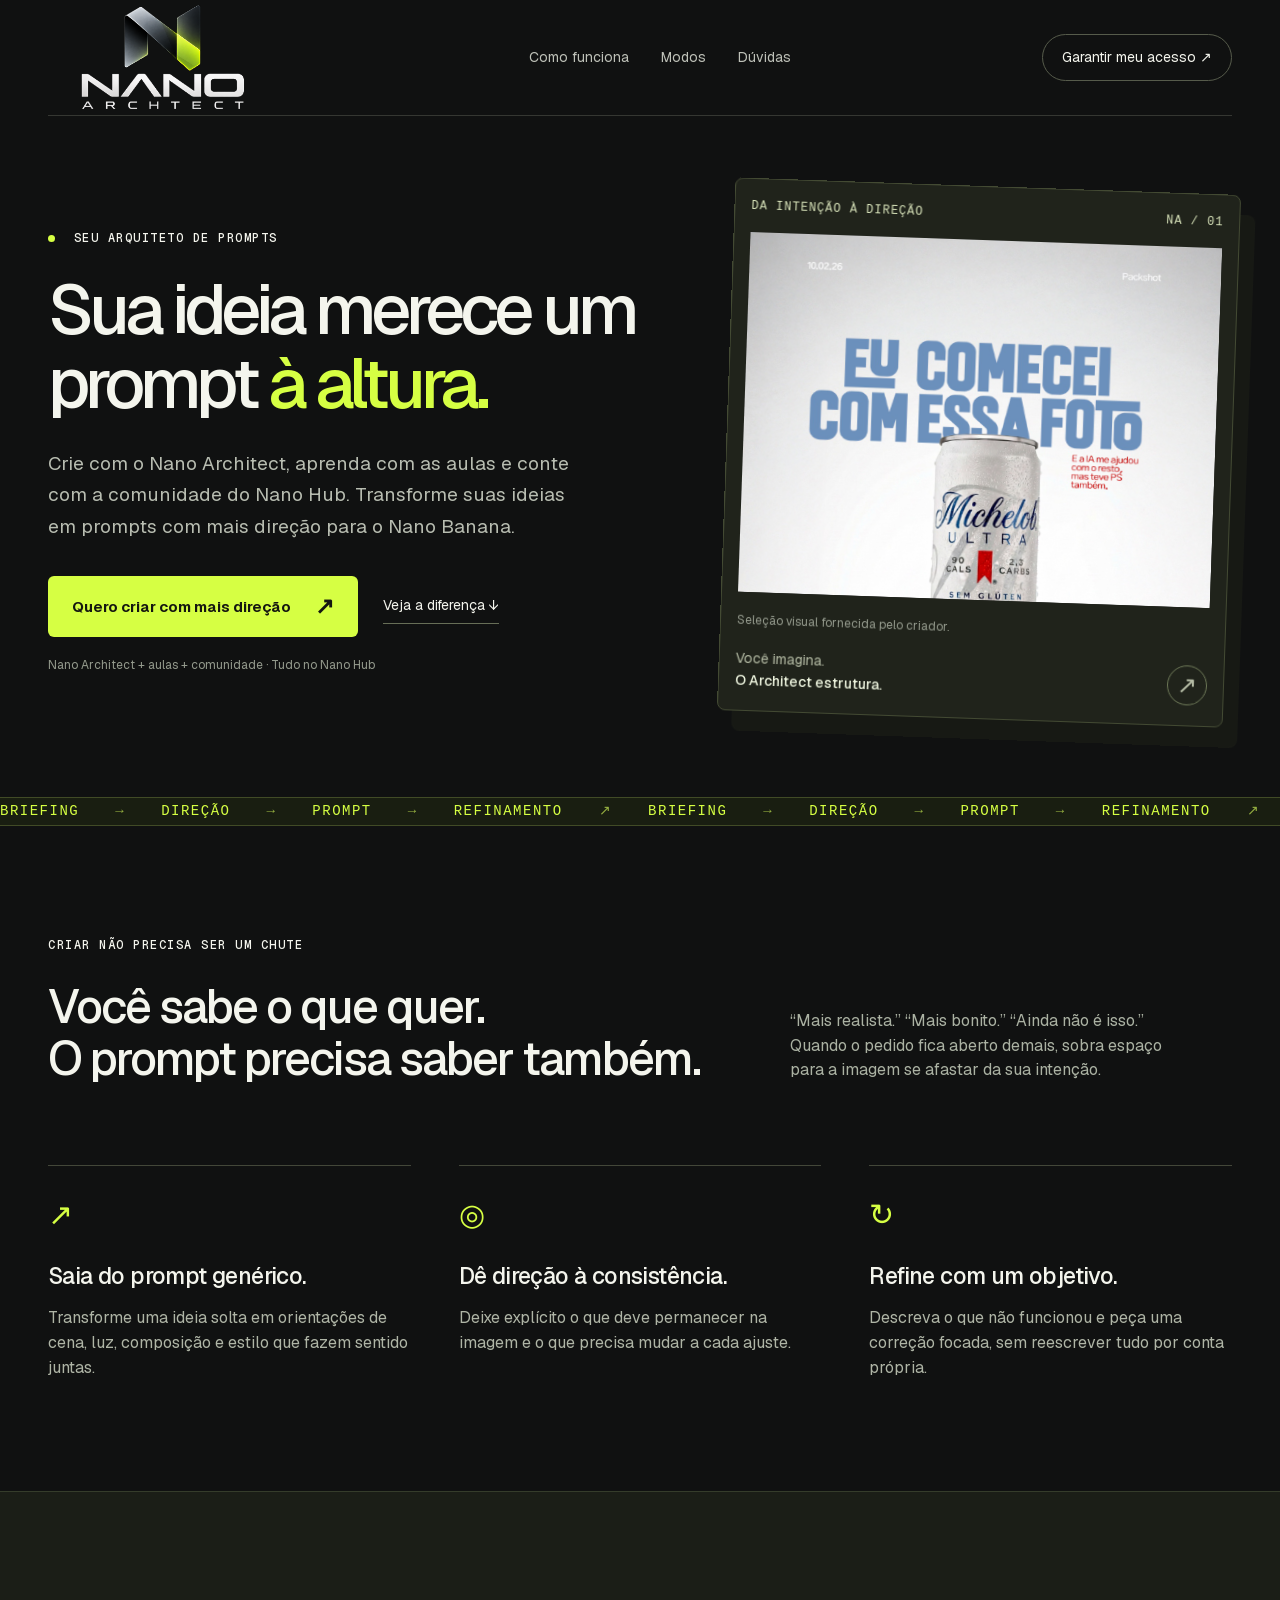
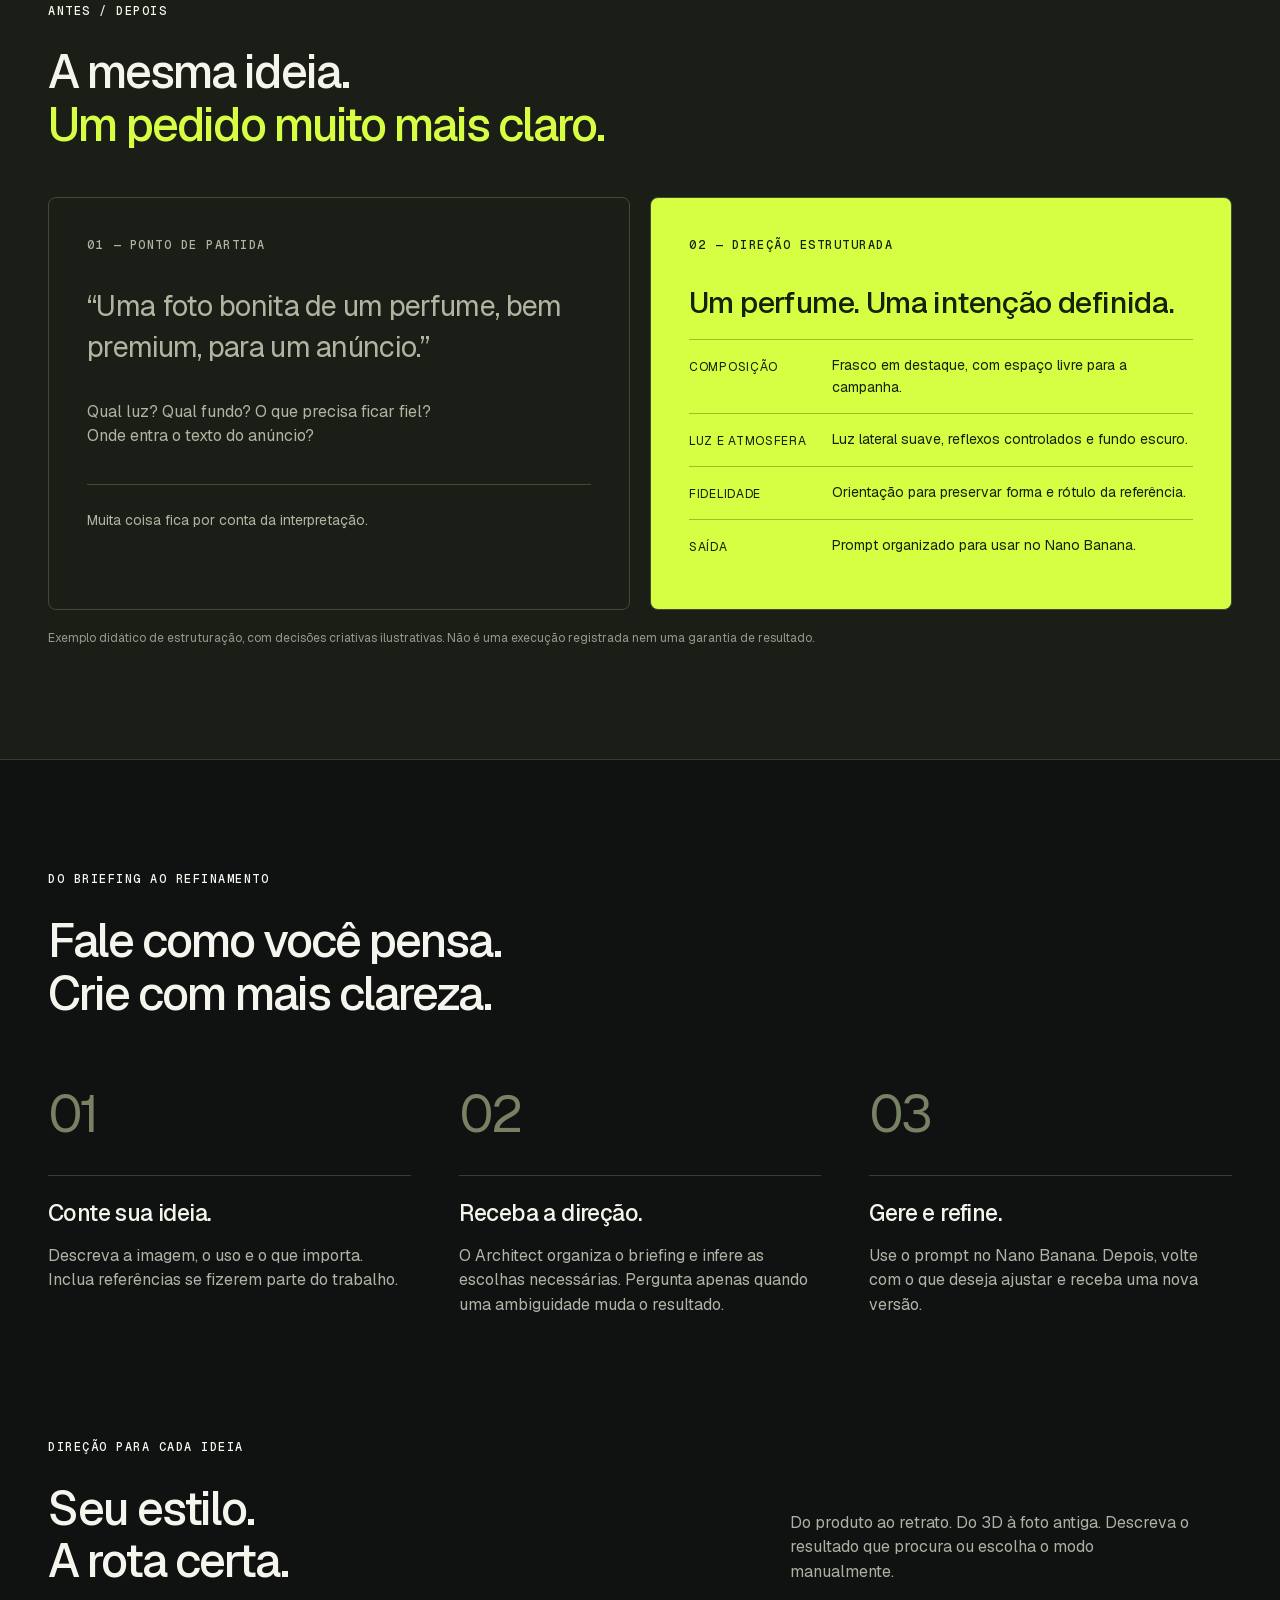
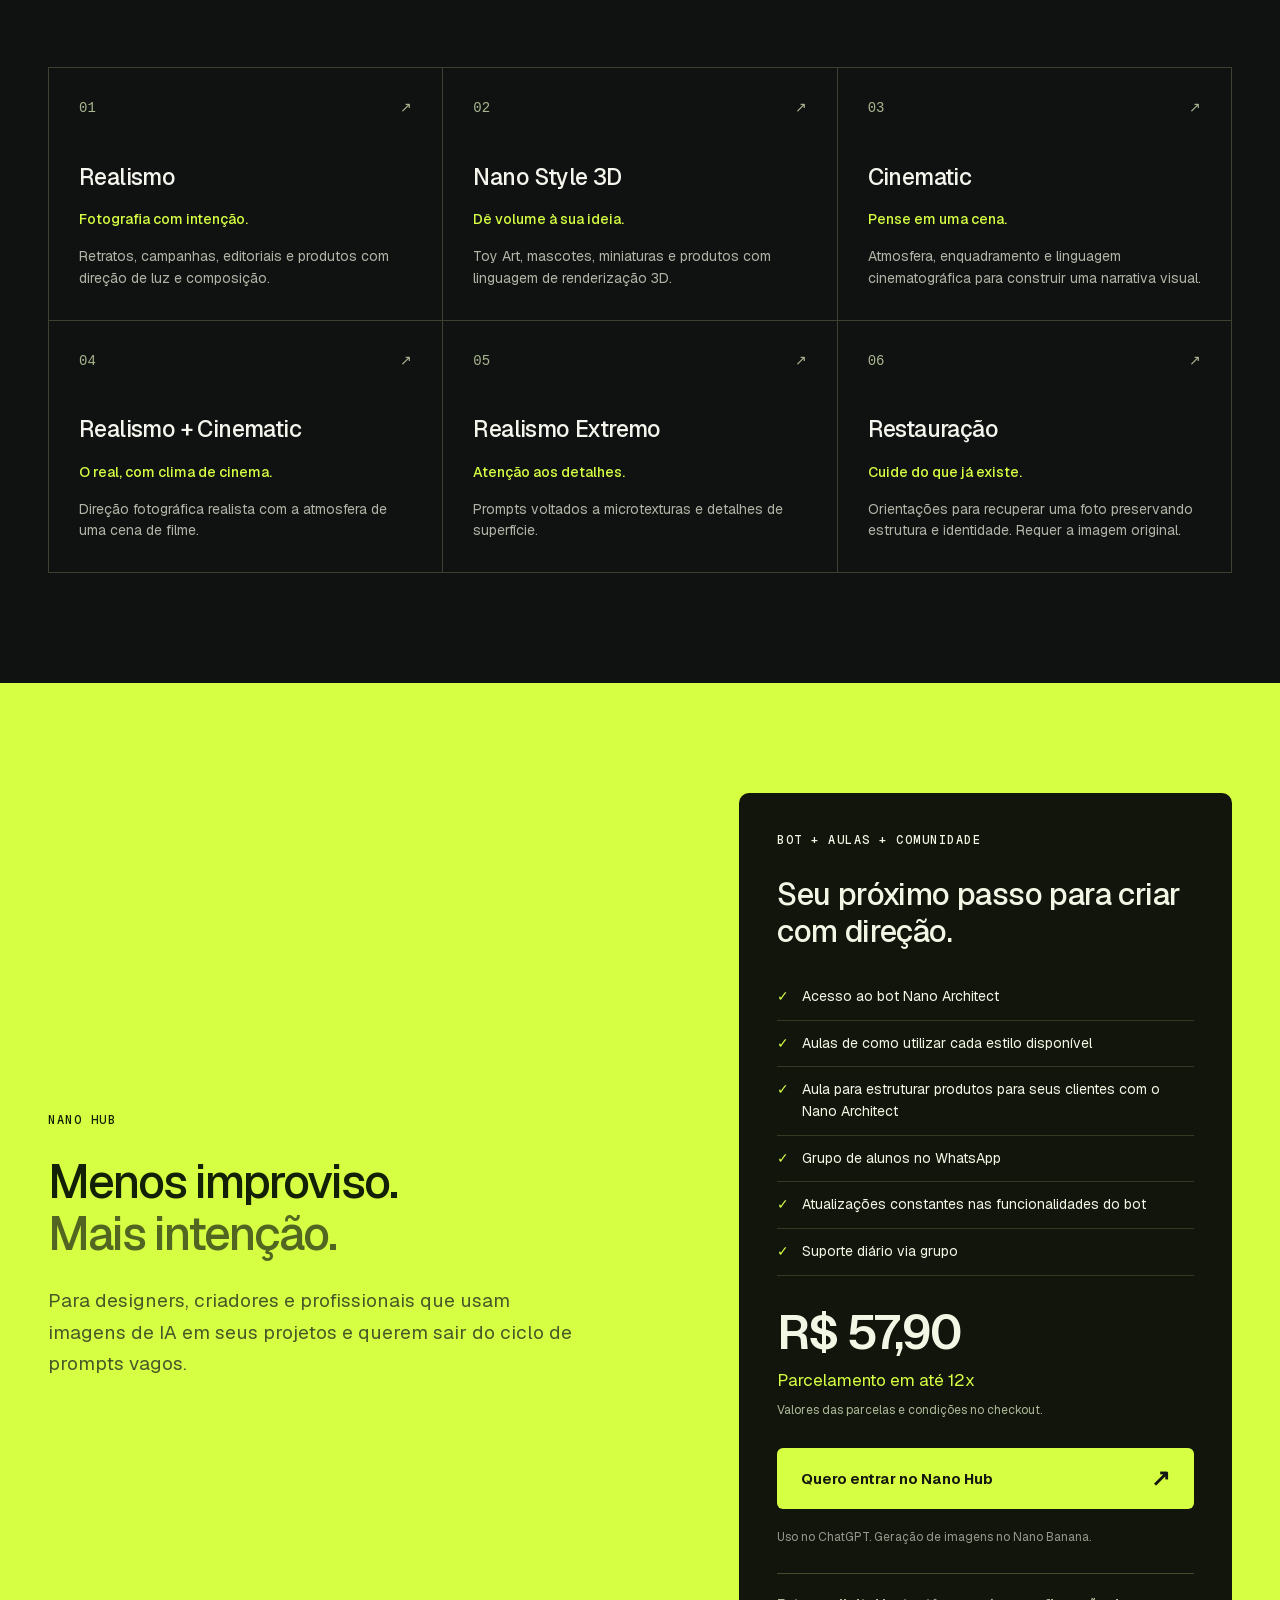
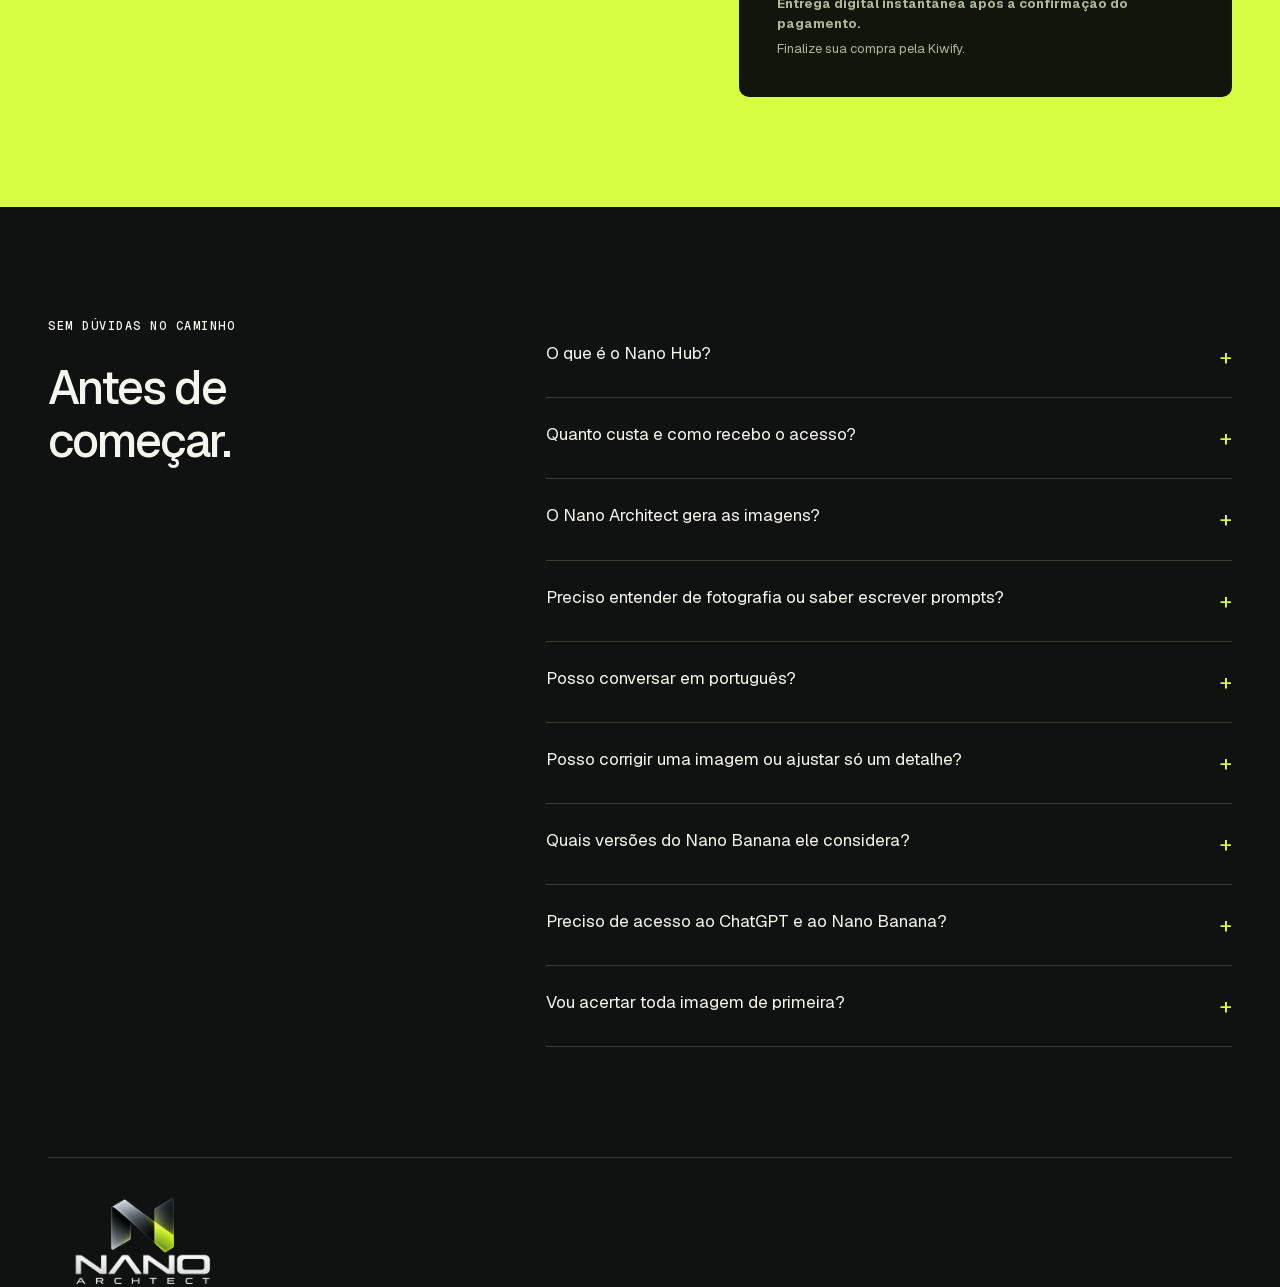
==== commit db34805c: "Fit carousel images within hero frame" ====
--- a/index.html
+++ b/index.html
@@ -1,4 +1,4 @@
-<!DOCTYPE html><html lang="pt-BR"><head><meta charSet="utf-8"/><meta name="viewport" content="width=device-width, initial-scale=1"/><link rel="stylesheet" href="/_next/static/css/index.BKd67jQY.css" data-rsc-css-href="/_next/static/css/index.BKd67jQY.css" data-precedence="vite-rsc/importer-resources"/><link rel="modulepreload" fetchPriority="low" href="/_next/static/chunks/index-BVRdUo5F.js"/><script src="/_next/static/chunks/rolldown-runtime-C60lm6uB.js" type="module" async=""></script><script src="/_next/static/chunks/framework-D_rUT4EX.js" type="module" async=""></script><link rel="modulepreload" href="/_next/static/chunks/layout-segment-context-ca-qhE_F.js" crossorigin=""/><link rel="modulepreload" href="/_next/static/chunks/animations-BIHNtCaT.js" crossorigin=""/><link rel="modulepreload" href="/_next/static/chunks/hero-carousel-BTRps07T.js" crossorigin=""/><title>Nano Hub — Sua ideia merece um prompt à altura.</title><meta name="description" content="Nano Architect, aulas e comunidade para criar com mais direção no Nano Banana. Nano Hub por R$ 57,90, com parcelamento em até 12x."/><script>Object.assign(((self[Symbol.for("vinext.navigationRuntime")]??={bootstrap:{routeManifest:null},functions:{}}).bootstrap.rsc??={rsc:[]}),{params:{},nav:{"pathname":"/","searchParams":[]}})</script><link rel="modulepreload" href="/_next/static/chunks/index-BVRdUo5F.js" />
+<!DOCTYPE html><html lang="pt-BR"><head><meta charSet="utf-8"/><meta name="viewport" content="width=device-width, initial-scale=1"/><link rel="stylesheet" href="/_next/static/css/index.K9XHbVC_.css" data-rsc-css-href="/_next/static/css/index.K9XHbVC_.css" data-precedence="vite-rsc/importer-resources"/><link rel="modulepreload" fetchPriority="low" href="/_next/static/chunks/index-BPlQMmnW.js"/><script src="/_next/static/chunks/rolldown-runtime-C60lm6uB.js" type="module" async=""></script><script src="/_next/static/chunks/framework-D_rUT4EX.js" type="module" async=""></script><link rel="modulepreload" href="/_next/static/chunks/layout-segment-context-BrvVwF_F.js" crossorigin=""/><link rel="modulepreload" href="/_next/static/chunks/animations-BIHNtCaT.js" crossorigin=""/><link rel="modulepreload" href="/_next/static/chunks/hero-carousel-BTRps07T.js" crossorigin=""/><title>Nano Hub — Sua ideia merece um prompt à altura.</title><meta name="description" content="Nano Architect, aulas e comunidade para criar com mais direção no Nano Banana. Nano Hub por R$ 57,90, com parcelamento em até 12x."/><script>Object.assign(((self[Symbol.for("vinext.navigationRuntime")]??={bootstrap:{routeManifest:null},functions:{}}).bootstrap.rsc??={rsc:[]}),{params:{},nav:{"pathname":"/","searchParams":[]}})</script><link rel="modulepreload" href="/_next/static/chunks/index-BPlQMmnW.js" />
 <link rel="preload" href="/_next/static/_vinext_fonts/geist-8ac0455e797f/geist-98bbbccb.woff2" as="font" type="font/woff2" crossorigin />
 <link rel="preload" href="/_next/static/_vinext_fonts/geist-mono-00e989178794/geist-mono-013b2f2f.woff2" as="font" type="font/woff2" crossorigin />
 <style data-vinext-fonts>/* cyrillic-ext */
@@ -128,4 +128,4 @@
 
 .__variable_geist_mono_1001rt9 { --font-geist-mono: 'Geist Mono', 'Geist Mono Fallback'; }
 </style>
-</head><body class="__variable_geist_19ysh9d __variable_geist_mono_1001rt9 antialiased"><a class="skip" href="#conteudo">Pular para o conteúdo</a><header class="nav wrap"><a class="brand" href="#" aria-label="Nano Architect — início"><picture><source media="(max-width: 700px)" srcSet="/nano-architect-vertical.png"/><img src="/nano-architect-horizontal.png" alt="Nano Architect" width="2172" height="724"/></picture></a><nav aria-label="Navegação principal"><a href="#como-funciona">Como funciona</a><a href="#modos">Modos</a><a href="#faq">Dúvidas</a></nav><a class="nav-cta" href="https://pay.kiwify.com.br/nAX45od">Garantir meu acesso ↗</a></header><main id="conteudo"><section class="hero wrap"><div class="hero-copy"><p class="eyebrow"><span></span> SEU ARQUITETO DE PROMPTS</p><h1>Sua ideia merece um prompt <em>à altura.</em></h1><p class="lead">Crie com o Nano Architect, aprenda com as aulas e conte com a comunidade do Nano Hub. Transforme suas ideias em prompts com mais direção para o Nano Banana.</p><div class="actions"><a class="button" href="https://pay.kiwify.com.br/nAX45od">Quero criar com mais direção <span>↗</span></a><a class="text-link" href="#antes-depois">Veja a diferença ↓</a></div><p class="micro">Nano Architect + aulas + comunidade · Tudo no Nano Hub</p></div><div class="hero-visual"><div class="visual-label">DA INTENÇÃO À DIREÇÃO <span>NA / 01</span></div><div class="art-slot"><div class="hero-carousel"><div class="relative" role="region" aria-roledescription="carousel" data-slot="carousel" aria-label="Galeria de imagens"><div class="overflow-hidden" data-slot="carousel-content"><div class="flex ml-0"><div role="group" aria-roledescription="slide" data-slot="carousel-item" class="min-w-0 shrink-0 grow-0 basis-full pl-0" aria-label="1 de 5"><img src="/michelob-01.jpg" alt="Duas latas de Michelob Ultra sobre cadeira de praia amarela" width="1194" height="1600" loading="eager" fetchPriority="high"/></div><div role="group" aria-roledescription="slide" data-slot="carousel-item" class="min-w-0 shrink-0 grow-0 basis-full pl-0" aria-label="2 de 5"><img src="/michelob-02.jpg" alt="Latas de Michelob Ultra em uma caixa térmica com gelo" width="1194" height="1600" loading="lazy" fetchPriority="auto"/></div><div role="group" aria-roledescription="slide" data-slot="carousel-item" class="min-w-0 shrink-0 grow-0 basis-full pl-0" aria-label="3 de 5"><img src="/michelob-03.jpg" alt="Mão segurando uma lata de Michelob Ultra junto à piscina" width="1194" height="1600" loading="lazy" fetchPriority="auto"/></div><div role="group" aria-roledescription="slide" data-slot="carousel-item" class="min-w-0 shrink-0 grow-0 basis-full pl-0" aria-label="4 de 5"><img src="/michelob-04.jpg" alt="Homem na praia oferecendo uma lata de Michelob Ultra" width="1194" height="1600" loading="lazy" fetchPriority="auto"/></div><div role="group" aria-roledescription="slide" data-slot="carousel-item" class="min-w-0 shrink-0 grow-0 basis-full pl-0" aria-label="5 de 5"><img src="/michelob-05.jpg" alt="Mão segurando uma lata de Michelob Ultra diante de cadeiras de praia" width="1194" height="1600" loading="lazy" fetchPriority="auto"/></div></div></div><button type="button" data-disabled="" tabindex="0" disabled="" data-slot="carousel-previous" aria-label="Imagem anterior" class="group/button inline-flex shrink-0 items-center justify-center border bg-clip-padding text-sm font-medium whitespace-nowrap transition-all outline-none select-none focus-visible:border-ring focus-visible:ring-3 focus-visible:ring-ring/50 active:not-aria-[haspopup]:translate-y-px disabled:pointer-events-none disabled:opacity-50 aria-invalid:border-destructive aria-invalid:ring-3 aria-invalid:ring-destructive/20 dark:aria-invalid:border-destructive/50 dark:aria-invalid:ring-destructive/40 [&amp;_svg]:pointer-events-none [&amp;_svg]:shrink-0 [&amp;_svg:not([class*=&#x27;size-&#x27;])]:size-4 border-border bg-background hover:bg-muted hover:text-foreground aria-expanded:bg-muted aria-expanded:text-foreground dark:border-input dark:bg-input/30 dark:hover:bg-input/50 size-7 in-data-[slot=button-group]:rounded-lg rounded-full absolute touch-manipulation inset-y-0 -left-12 my-auto carousel-arrow carousel-arrow-prev"><svg xmlns="http://www.w3.org/2000/svg" width="24" height="24" viewBox="0 0 24 24" fill="none" stroke="currentColor" stroke-width="2" stroke-linecap="round" stroke-linejoin="round" class="lucide lucide-chevron-left cn-rtl-flip" aria-hidden="true"><path d="m15 18-6-6 6-6"></path></svg><span class="sr-only">Previous slide</span></button><button type="button" data-disabled="" tabindex="0" disabled="" data-slot="carousel-next" aria-label="Próxima imagem" class="group/button inline-flex shrink-0 items-center justify-center border bg-clip-padding text-sm font-medium whitespace-nowrap transition-all outline-none select-none focus-visible:border-ring focus-visible:ring-3 focus-visible:ring-ring/50 active:not-aria-[haspopup]:translate-y-px disabled:pointer-events-none disabled:opacity-50 aria-invalid:border-destructive aria-invalid:ring-3 aria-invalid:ring-destructive/20 dark:aria-invalid:border-destructive/50 dark:aria-invalid:ring-destructive/40 [&amp;_svg]:pointer-events-none [&amp;_svg]:shrink-0 [&amp;_svg:not([class*=&#x27;size-&#x27;])]:size-4 border-border bg-background hover:bg-muted hover:text-foreground aria-expanded:bg-muted aria-expanded:text-foreground dark:border-input dark:bg-input/30 dark:hover:bg-input/50 size-7 in-data-[slot=button-group]:rounded-lg rounded-full absolute touch-manipulation inset-y-0 -right-12 my-auto carousel-arrow carousel-arrow-next"><svg xmlns="http://www.w3.org/2000/svg" width="24" height="24" viewBox="0 0 24 24" fill="none" stroke="currentColor" stroke-width="2" stroke-linecap="round" stroke-linejoin="round" class="lucide lucide-chevron-right cn-rtl-flip" aria-hidden="true"><path d="m9 18 6-6-6-6"></path></svg><span class="sr-only">Next slide</span></button></div><div class="carousel-status"><span>01<!-- --> / <!-- -->05</span><div class="carousel-dots" aria-label="Escolher imagem"><button type="button" class="is-active" aria-label="Ir para imagem 1" aria-current="true"></button><button type="button" class="" aria-label="Ir para imagem 2"></button><button type="button" class="" aria-label="Ir para imagem 3"></button><button type="button" class="" aria-label="Ir para imagem 4"></button><button type="button" class="" aria-label="Ir para imagem 5"></button></div></div></div></div><p class="micro">Seleção visual fornecida pelo criador.</p><div class="visual-caption"><span>Você imagina.<br/><strong>O Architect estrutura.</strong></span><span class="circle-arrow">↗</span></div></div></section><div class="ticker" aria-label="Briefing, direção, prompt e refinamento"><div class="ticker-track" aria-hidden="true"><div class="ticker-group"><span class="ticker-sequence">BRIEFING <span>→</span> DIREÇÃO <span>→</span> PROMPT <span>→</span> REFINAMENTO <span>↗</span></span><span class="ticker-sequence">BRIEFING <span>→</span> DIREÇÃO <span>→</span> PROMPT <span>→</span> REFINAMENTO <span>↗</span></span></div><div class="ticker-group"><span class="ticker-sequence">BRIEFING <span>→</span> DIREÇÃO <span>→</span> PROMPT <span>→</span> REFINAMENTO <span>↗</span></span><span class="ticker-sequence">BRIEFING <span>→</span> DIREÇÃO <span>→</span> PROMPT <span>→</span> REFINAMENTO <span>↗</span></span></div></div></div><section class="section wrap" id="beneficios"><p class="eyebrow">CRIAR NÃO PRECISA SER UM CHUTE</p><div class="section-heading"><h2>Você sabe o que quer.<br/>O prompt precisa saber também.</h2><p>“Mais realista.” “Mais bonito.” “Ainda não é isso.” Quando o pedido fica aberto demais, sobra espaço para a imagem se afastar da sua intenção.</p></div><div class="benefits"><article><span>↗</span><h3>Saia do prompt genérico.</h3><p>Transforme uma ideia solta em orientações de cena, luz, composição e estilo que fazem sentido juntas.</p></article><article><span>◎</span><h3>Dê direção à consistência.</h3><p>Deixe explícito o que deve permanecer na imagem e o que precisa mudar a cada ajuste.</p></article><article><span>↻</span><h3>Refine com um objetivo.</h3><p>Descreva o que não funcionou e peça uma correção focada, sem reescrever tudo por conta própria.</p></article></div></section><section class="comparison section" id="antes-depois"><div class="wrap"><p class="eyebrow">ANTES / DEPOIS</p><h2>A mesma ideia.<br/><em>Um pedido muito mais claro.</em></h2><div class="compare-grid"><article class="before"><p class="eyebrow">01 — PONTO DE PARTIDA</p><blockquote>“Uma foto bonita de um perfume, bem premium, para um anúncio.”</blockquote><p>Qual luz? Qual fundo? O que precisa ficar fiel? Onde entra o texto do anúncio?</p><div class="tagline">Muita coisa fica por conta da interpretação.</div></article><article class="after"><p class="eyebrow">02 — DIREÇÃO ESTRUTURADA</p><h3>Um perfume. Uma intenção definida.</h3><dl><div><dt>Composição</dt><dd>Frasco em destaque, com espaço livre para a campanha.</dd></div><div><dt>Luz e atmosfera</dt><dd>Luz lateral suave, reflexos controlados e fundo escuro.</dd></div><div><dt>Fidelidade</dt><dd>Orientação para preservar forma e rótulo da referência.</dd></div><div><dt>Saída</dt><dd>Prompt organizado para usar no Nano Banana.</dd></div></dl></article></div><p class="micro">Exemplo didático de estruturação, com decisões criativas ilustrativas. Não é uma execução registrada nem uma garantia de resultado.</p></div></section><section class="section wrap" id="como-funciona"><p class="eyebrow">DO BRIEFING AO REFINAMENTO</p><h2>Fale como você pensa.<br/>Crie com mais clareza.</h2><div class="steps"><article><span>01</span><h3>Conte sua ideia.</h3><p>Descreva a imagem, o uso e o que importa. Inclua referências se fizerem parte do trabalho.</p></article><article><span>02</span><h3>Receba a direção.</h3><p>O Architect organiza o briefing e infere as escolhas necessárias. Pergunta apenas quando uma ambiguidade muda o resultado.</p></article><article><span>03</span><h3>Gere e refine.</h3><p>Use o prompt no Nano Banana. Depois, volte com o que deseja ajustar e receba uma nova versão.</p></article></div></section><section class="section modes wrap" id="modos"><div class="section-heading"><div><p class="eyebrow">DIREÇÃO PARA CADA IDEIA</p><h2>Seu estilo.<br/>A rota certa.</h2></div><p>Do produto ao retrato. Do 3D à foto antiga. Descreva o resultado que procura ou escolha o modo manualmente.</p></div><div class="mode-grid"><article><div class="mode-top"><span>01</span><span>↗</span></div><h3>Realismo</h3><strong>Fotografia com intenção.</strong><p>Retratos, campanhas, editoriais e produtos com direção de luz e composição.</p></article><article><div class="mode-top"><span>02</span><span>↗</span></div><h3>Nano Style 3D</h3><strong>Dê volume à sua ideia.</strong><p>Toy Art, mascotes, miniaturas e produtos com linguagem de renderização 3D.</p></article><article><div class="mode-top"><span>03</span><span>↗</span></div><h3>Cinematic</h3><strong>Pense em uma cena.</strong><p>Atmosfera, enquadramento e linguagem cinematográfica para construir uma narrativa visual.</p></article><article><div class="mode-top"><span>04</span><span>↗</span></div><h3>Realismo + Cinematic</h3><strong>O real, com clima de cinema.</strong><p>Direção fotográfica realista com a atmosfera de uma cena de filme.</p></article><article><div class="mode-top"><span>05</span><span>↗</span></div><h3>Realismo Extremo</h3><strong>Atenção aos detalhes.</strong><p>Prompts voltados a microtexturas e detalhes de superfície.</p></article><article><div class="mode-top"><span>06</span><span>↗</span></div><h3>Restauração</h3><strong>Cuide do que já existe.</strong><p>Orientações para recuperar uma foto preservando estrutura e identidade. Requer a imagem original.</p></article></div></section><section class="offer section" id="oferta"><div class="wrap offer-grid"><div><p class="eyebrow">NANO HUB</p><h2>Menos improviso.<br/><em>Mais intenção.</em></h2><p class="lead">Para designers, criadores e profissionais que usam imagens de IA em seus projetos e querem sair do ciclo de prompts vagos.</p></div><div class="offer-card"><p class="eyebrow">BOT + AULAS + COMUNIDADE</p><h3>Seu próximo passo para criar com direção.</h3><ul><li>Acesso ao bot Nano Architect</li><li>Aulas de como utilizar cada estilo disponível</li><li>Aula para estruturar produtos para seus clientes com o Nano Architect</li><li>Grupo de alunos no WhatsApp</li><li>Atualizações constantes nas funcionalidades do bot</li><li>Suporte diário via grupo</li></ul><div class="price"><strong>R$ 57,90</strong><p>Parcelamento em até 12x</p><small>Valores das parcelas e condições no checkout.</small></div><a class="button" href="https://pay.kiwify.com.br/nAX45od">Quero entrar no Nano Hub <span>↗</span></a><p class="micro">Uso no ChatGPT. Geração de imagens no Nano Banana.</p><div class="access-note"><strong>Entrega digital instantânea após a confirmação do pagamento.</strong><p>Finalize sua compra pela Kiwify.</p></div></div></div></section><section class="section wrap faq" id="faq"><div><p class="eyebrow">SEM DÚVIDAS NO CAMINHO</p><h2>Antes de<br/>começar.</h2></div><div><details><summary>O que é o Nano Hub?<span>+</span></summary><p>É a oferta que reúne o acesso ao Nano Architect, aulas para usar os estilos e estruturar produtos para clientes, grupo de alunos no WhatsApp, atualizações do bot e suporte diário via grupo. O Nano Architect é o GPT personalizado incluído no Hub.</p></details><details><summary>Quanto custa e como recebo o acesso?<span>+</span></summary><p>O Nano Hub custa R$ 57,90, com parcelamento em até 12x. Confira os valores das parcelas e as condições no checkout da Kiwify. A entrega é digital e acontece após a confirmação do pagamento.</p></details><details><summary>O Nano Architect gera as imagens?<span>+</span></summary><p>Ele transforma seu briefing em um prompt para geração ou edição. Você leva esse prompt ao Nano Banana para produzir a imagem e pode voltar ao Architect para refiná-lo.</p></details><details><summary>Preciso entender de fotografia ou saber escrever prompts?<span>+</span></summary><p>Você pode começar descrevendo o que quer em linguagem comum. O Architect infere estilo, formato e perfil técnico quando há informação suficiente. Se uma dúvida mudar o resultado, ele pergunta. Suas preferências explícitas têm prioridade.</p></details><details><summary>Posso conversar em português?<span>+</span></summary><p>Sim. Ele atende em português, inglês e espanhol. O prompt final é entregue em inglês, acompanhado de tradução no idioma da conversa.</p></details><details><summary>Posso corrigir uma imagem ou ajustar só um detalhe?<span>+</span></summary><p>Sim. Você pode pedir mudanças de iluminação, composição, paleta, estilo e outros detalhes. Em um refinamento da mesma imagem, o prompt é ajustado com orientação para preservar o que você não pediu para mudar.</p></details><details><summary>Quais versões do Nano Banana ele considera?<span>+</span></summary><p>O fluxo documentado contempla Nano Banana Pro, Nano Banana 2 e Nano Banana original. O Architect sugere um modelo conforme a tarefa; você também pode indicar sua preferência.</p></details><details><summary>Preciso de acesso ao ChatGPT e ao Nano Banana?<span>+</span></summary><p>Sim. O Architect é um GPT personalizado usado no ChatGPT, e a geração acontece no Nano Banana. A oferta não inclui assinaturas nem créditos dessas plataformas. Verifique os requisitos de acesso aplicáveis às suas contas.</p></details><details><summary>Vou acertar toda imagem de primeira?<span>+</span></summary><p>Não há garantia de resultado perfeito. A proposta é dar mais clareza ao pedido e orientar correções, reduzindo decisões vagas no processo. O resultado também depende do modelo, das referências e do briefing.</p></details></div></section></main><footer class="wrap"><a class="brand" href="#" aria-label="Nano Architect — início"><picture><source media="(max-width: 700px)" srcSet="/nano-architect-vertical.png"/><img src="/nano-architect-horizontal.png" alt="Nano Architect" width="2172" height="724" loading="lazy"/></picture></a><p>Sua ideia. Com direção.</p><a href="#conteudo">Voltar ao início ↑</a></footer><script type="module" src="/_next/static/chunks/index-BVRdUo5F.js" id="_R_" async=""></script><script>((self[Symbol.for("vinext.navigationRuntime")]??={bootstrap:{routeManifest:null},functions:{}}).bootstrap.rsc??={rsc:[]}).rsc.push("0:{\"page:/\":\"$L1\",\"layout:/\":\"$L2\",\"route:/\":\"$L3\",\"__route\":\"route:/\",\"__interceptionContext\":null,\"__layoutIds\":[\"layout:/\"],\"__rootLayout\":\"/\",\"__bfcacheSegmentIdentities\":{\"layout:/\":\"[\\\"layout\\\",\\\"layout:/\\\",\\\"root-boundary:/\\\",\\\"\\\"]\",\"page:/\":\"[\\\"page\\\",\\\"page:/\\\",\\\"root-boundary:/\\\",\\\"\\\"]\"},\"__srcPage\":[\"page\"],\"__layoutFlags\":{\"layout:/\":\"s\"},\"__artifactCompatibility\":{\"schemaVersion\":1,\"graphVersion\":\"app-route-graph:1177fd80f83fa7b0\",\"deploymentVersion\":\"f076461e-9827-48a1-9c91-822d8edf2b34\",\"appElementsSchemaVersion\":1,\"rscPayloadSchemaVersion\":1,\"rootBoundaryId\":\"/\",\"renderEpoch\":null}}\n")</script><script>((self[Symbol.for("vinext.navigationRuntime")]??={bootstrap:{routeManifest:null},functions:{}}).bootstrap.rsc??={rsc:[]}).rsc.push("4:I[\"8c0f216c4604\",[],\"Children\",1]\n")</script><script>((self[Symbol.for("vinext.navigationRuntime")]??={bootstrap:{routeManifest:null},functions:{}}).bootstrap.rsc??={rsc:[]}).rsc.push("5:I[\"593f344dc510\",[],\"GlobalErrorBoundary\",1]\n")</script><script>((self[Symbol.for("vinext.navigationRuntime")]??={bootstrap:{routeManifest:null},functions:{}}).bootstrap.rsc??={rsc:[]}).rsc.push("6:I[\"0b874ad30386\",[],\"default\",1]\n")</script><script>((self[Symbol.for("vinext.navigationRuntime")]??={bootstrap:{routeManifest:null},functions:{}}).bootstrap.rsc??={rsc:[]}).rsc.push("7:I[\"593f344dc510\",[],\"ErrorBoundary\",1]\n")</script><script>((self[Symbol.for("vinext.navigationRuntime")]??={bootstrap:{routeManifest:null},functions:{}}).bootstrap.rsc??={rsc:[]}).rsc.push("8:I[\"15c18cfaeeff\",[],\"LayoutSegmentProvider\",1]\n")</script><script>((self[Symbol.for("vinext.navigationRuntime")]??={bootstrap:{routeManifest:null},functions:{}}).bootstrap.rsc??={rsc:[]}).rsc.push("9:I[\"8c0f216c4604\",[],\"Slot\",1]\n")</script><script>((self[Symbol.for("vinext.navigationRuntime")]??={bootstrap:{routeManifest:null},functions:{}}).bootstrap.rsc??={rsc:[]}).rsc.push("a:I[\"593f344dc510\",[],\"NotFoundBoundary\",1]\n")</script><script>((self[Symbol.for("vinext.navigationRuntime")]??={bootstrap:{routeManifest:null},functions:{}}).bootstrap.rsc??={rsc:[]}).rsc.push("b:I[\"9276801271d6\",[],\"AppRouterScrollTarget\",1]\n")</script><script>((self[Symbol.for("vinext.navigationRuntime")]??={bootstrap:{routeManifest:null},functions:{}}).bootstrap.rsc??={rsc:[]}).rsc.push("c:I[\"593f344dc510\",[],\"RedirectBoundary\",1]\n")</script><script>((self[Symbol.for("vinext.navigationRuntime")]??={bootstrap:{routeManifest:null},functions:{}}).bootstrap.rsc??={rsc:[]}).rsc.push(":HL[\"/_next/static/css/index.BKd67jQY.css\",\"style\"     ]\n")</script><script>((self[Symbol.for("vinext.navigationRuntime")]??={bootstrap:{routeManifest:null},functions:{}}).bootstrap.rsc??={rsc:[]}).rsc.push("2:[[[\"$\",\"link\",\"css:/_next/static/css/index.BKd67jQY.css\",{\"rel\":\"stylesheet\",\"precedence\":\"vite-rsc/importer-resources\",\"href\":\"/_next/static/css/index.BKd67jQY.css\",\"data-rsc-css-href\":\"/_next/static/css/index.BKd67jQY.css\"}],\"$undefined\"],[\"$\",\"html\",null,{\"lang\":\"pt-BR\",\"children\":[\"$\",\"body\",null,{\"className\":\"__variable_geist_19ysh9d __variable_geist_mono_1001rt9 antialiased\",\"children\":[\"$\",\"$L4\",null,{}]}]}]]\n")</script><script>((self[Symbol.for("vinext.navigationRuntime")]??={bootstrap:{routeManifest:null},functions:{}}).bootstrap.rsc??={rsc:[]}).rsc.push("3:[[[\"$\",\"meta\",null,{\"charSet\":\"utf-8\"}],[[\"$\",\"title\",\"0\",{\"children\":\"Nano Hub — Sua ideia merece um prompt à altura.\"}],[\"$\",\"meta\",\"1\",{\"name\":\"description\",\"content\":\"Nano Architect, aulas e comunidade para criar com mais direção no Nano Banana. Nano Hub por R$ 57,90, com parcelamento em até 12x.\"}]],[[\"$\",\"meta\",\"0\",{\"name\":\"viewport\",\"content\":\"width=device-width, initial-scale=1\"}]]],[\"$\",\"$L5\",null,{\"fallback\":\"$6\",\"children\":[\"$\",\"$L7\",null,{\"fallback\":\"$6\",\"children\":[\"$\",\"$L8\",null,{\"providerId\":\"layout:/\",\"segmentMap\":{\"children\":[]},\"children\":[\"$\",\"$L9\",null,{\"id\":\"layout:/\",\"parallelSlots\":\"$undefined\",\"children\":[\"$\",\"$La\",null,{\"resetKey\":\"\",\"fallback\":[[\"$\",\"title\",null,{\"children\":\"404: This page could not be found.\"}],[\"$\",\"div\",null,{\"style\":{\"fontFamily\":\"system-ui,\\\"Segoe UI\\\",Roboto,Helvetica,Arial,sans-serif,\\\"Apple Color Emoji\\\",\\\"Segoe UI Emoji\\\"\",\"height\":\"100vh\",\"textAlign\":\"center\",\"display\":\"flex\",\"flexDirection\":\"column\",\"alignItems\":\"center\",\"justifyContent\":\"center\"},\"children\":[\"$\",\"div\",null,{\"children\":[[\"$\",\"style\",null,{\"dangerouslySetInnerHTML\":{\"__html\":\"body{color:#000;background:#fff;margin:0}.next-error-h1{border-right:1px solid rgba(0,0,0,.3)}@media (prefers-color-scheme:dark){body{color:#fff;background:#000}.next-error-h1{border-right:1px solid rgba(255,255,255,.3)}}\"}}],[\"$\",\"h1\",null,{\"className\":\"next-error-h1\",\"style\":{\"display\":\"inline-block\",\"margin\":\"0 20px 0 0\",\"padding\":\"0 23px 0 0\",\"fontSize\":24,\"fontWeight\":500,\"verticalAlign\":\"top\",\"lineHeight\":\"49px\"},\"children\":404}],[\"$\",\"div\",null,{\"style\":{\"display\":\"inline-block\"},\"children\":[\"$\",\"h2\",null,{\"style\":{\"fontSize\":14,\"fontWeight\":400,\"lineHeight\":\"49px\",\"margin\":0},\"children\":\"This page could not be found.\"}]}]]}]}]],\"children\":[\"$\",\"$Lb\",null,{\"children\":[\"$\",\"$Lc\",null,{\"children\":[[\"$\",\"$L8\",null,{\"providerId\":\"page:/\",\"segmentMap\":{\"children\":[\"__PAGE__\"]},\"children\":[\"$\",\"$L9\",null,{\"id\":\"page:/\"}]}],null]}]}]}]}]}]}]}],null,null]\n")</script><script>((self[Symbol.for("vinext.navigationRuntime")]??={bootstrap:{routeManifest:null},functions:{}}).bootstrap.rsc??={rsc:[]}).rsc.push("d:I[\"024ee82dac0a\",[],\"PageAnimations\",1]\n")</script><script>((self[Symbol.for("vinext.navigationRuntime")]??={bootstrap:{routeManifest:null},functions:{}}).bootstrap.rsc??={rsc:[]}).rsc.push("f:I[\"b89dc71d2309\",[],\"HeroCarousel\",1]\n")</script><script>((self[Symbol.for("vinext.navigationRuntime")]??={bootstrap:{routeManifest:null},functions:{}}).bootstrap.rsc??={rsc:[]}).rsc.push("e:[[\"$\",\"source\",null,{\"media\":\"(max-width: 700px)\",\"srcSet\":\"/nano-architect-vertical.png\"}],[\"$\",\"img\",null,{\"src\":\"/nano-architect-horizontal.png\",\"alt\":\"Nano Architect\",\"width\":\"2172\",\"height\":\"724\"}]]\n")</script><script>((self[Symbol.for("vinext.navigationRuntime")]??={bootstrap:{routeManifest:null},functions:{}}).bootstrap.rsc??={rsc:[]}).rsc.push("1:[[\"$\",\"$Ld\",null,{}],[\"$\",\"a\",null,{\"className\":\"skip\",\"href\":\"#conteudo\",\"children\":\"Pular para o conteúdo\"}],[\"$\",\"header\",null,{\"className\":\"nav wrap\",\"children\":[[\"$\",\"a\",null,{\"className\":\"brand\",\"href\":\"#\",\"aria-label\":\"Nano Architect — início\",\"children\":[\"$\",\"picture\",null,{\"children\":\"$e\"}]}],[\"$\",\"nav\",null,{\"aria-label\":\"Navegação principal\",\"children\":[[\"$\",\"a\",null,{\"href\":\"#como-funciona\",\"children\":\"Como funciona\"}],[\"$\",\"a\",null,{\"href\":\"#modos\",\"children\":\"Modos\"}],[\"$\",\"a\",null,{\"href\":\"#faq\",\"children\":\"Dúvidas\"}]]}],[\"$\",\"a\",null,{\"className\":\"nav-cta\",\"href\":\"https://pay.kiwify.com.br/nAX45od\",\"children\":\"Garantir meu acesso ↗\"}]]}],[\"$\",\"main\",null,{\"id\":\"conteudo\",\"children\":[[\"$\",\"section\",null,{\"className\":\"hero wrap\",\"children\":[[\"$\",\"div\",null,{\"className\":\"hero-copy\",\"children\":[[\"$\",\"p\",null,{\"className\":\"eyebrow\",\"children\":[[\"$\",\"span\",null,{}],\" SEU ARQUITETO DE PROMPTS\"]}],[\"$\",\"h1\",null,{\"children\":[\"Sua ideia merece um prompt \",[\"$\",\"em\",null,{\"children\":\"à altura.\"}]]}],[\"$\",\"p\",null,{\"className\":\"lead\",\"children\":\"Crie com o Nano Architect, aprenda com as aulas e conte com a comunidade do Nano Hub. Transforme suas ideias em prompts com mais direção para o Nano Banana.\"}],[\"$\",\"div\",null,{\"className\":\"actions\",\"children\":[[\"$\",\"a\",null,{\"className\":\"button\",\"href\":\"https://pay.kiwify.com.br/nAX45od\",\"children\":[\"Quero criar com mais direção \",[\"$\",\"span\",null,{\"children\":\"↗\"}]]}],[\"$\",\"a\",null,{\"className\":\"text-link\",\"href\":\"#antes-depois\",\"children\":\"Veja a diferença ↓\"}]]}],[\"$\",\"p\",null,{\"className\":\"micro\",\"children\":\"Nano Architect + aulas + comunidade · Tudo no Nano Hub\"}]]}],[\"$\",\"div\",null,{\"className\":\"hero-visual\",\"children\":[[\"$\",\"div\",null,{\"className\":\"visual-label\",\"children\":[\"DA INTENÇÃO À DIREÇÃO \",[\"$\",\"span\",null,{\"children\":\"NA / 01\"}]]}],[\"$\",\"div\",null,{\"className\":\"art-slot\",\"children\":[\"$\",\"$Lf\",null,{}]}],[\"$\",\"p\",null,{\"className\":\"micro\",\"children\":\"Seleção visual fornecida pelo criador.\"}],[\"$\",\"div\",null,{\"className\":\"visual-caption\",\"children\":[[\"$\",\"span\",null,{\"children\":[\"Você imagina.\",[\"$\",\"br\",null,{}],[\"$\",\"strong\",null,{\"children\":\"O Architect estrutura.\"}]]}],[\"$\",\"span\",null,{\"className\":\"circle-arrow\",\"children\":\"↗\"}]]}]]}]]}],[\"$\",\"div\",null,{\"className\":\"ticker\",\"aria-label\":\"Briefing, direção, prompt e refinamento\",\"children\":[\"$\",\"div\",null,{\"className\":\"ticker-track\",\"aria-hidden\":\"true\",\"children\":[[\"$\",\"div\",\"0\",{\"className\":\"ticker-group\",\"children\":[[\"$\",\"span\",\"0\",{\"className\":\"ticker-sequence\",\"children\":[\"BRIEFING \",[\"$\",\"span\",null,{\"children\":\"→\"}],\" DIREÇÃO \",[\"$\",\"span\",null,{\"children\":\"→\"}],\" PROMPT \",[\"$\",\"span\",null,{\"children\":\"→\"}],\" REFINAMENTO \",[\"$\",\"span\",null,{\"children\":\"↗\"}]]}],[\"$\",\"span\",\"1\",{\"className\":\"ticker-sequence\",\"children\":[\"BRIEFING \",[\"$\",\"span\",null,{\"children\":\"→\"}],\" DIREÇÃO \",[\"$\",\"span\",null,{\"children\":\"→\"}],\" PROMPT \",[\"$\",\"span\",null,{\"children\":\"→\"}],\" REFINAMENTO \",[\"$\",\"span\",null,{\"children\":\"↗\"}]]}]]}],[\"$\",\"div\",\"1\",{\"className\":\"ticker-group\",\"children\":[[\"$\",\"span\",\"0\",{\"className\":\"ticker-sequence\",\"children\":[\"BRIEFING \",[\"$\",\"span\",null,{\"children\":\"→\"}],\" DIREÇÃO \",[\"$\",\"span\",null,{\"children\":\"→\"}],\" PROMPT \",[\"$\",\"span\",null,{\"children\":\"→\"}],\" REFINAMENTO \",[\"$\",\"span\",null,{\"children\":\"↗\"}]]}],[\"$\",\"span\",\"1\",{\"className\":\"ticker-sequence\",\"children\":[\"BRIEFING \",[\"$\",\"span\",null,{\"children\":\"→\"}],\" DIREÇÃO \",[\"$\",\"span\",null,{\"children\":\"→\"}],\" PROMPT \",[\"$\",\"span\",null,{\"children\":\"→\"}],\" REFINAMENTO \",[\"$\",\"span\",null,{\"children\":\"↗\"}]]}]]}]]}]}],[\"$\",\"section\",null,{\"className\":\"section wrap\",\"id\":\"beneficios\",\"children\":[[\"$\",\"p\",null,{\"className\":\"eyebrow\",\"children\":\"CRIAR NÃO PRECISA SER UM CHUTE\"}],[\"$\",\"div\",null,{\"className\":\"section-heading\",\"children\":[[\"$\",\"h2\",null,{\"children\":[\"Você sabe o que quer.\",[\"$\",\"br\",null,{}],\"O prompt precisa saber também.\"]}],[\"$\",\"p\",null,{\"children\":\"“Mais realista.” “Mais bonito.” “Ainda não é isso.” Quando o pedido fica aberto demais, sobra espaço para a imagem se afastar da sua intenção.\"}]]}],[\"$\",\"div\",null,{\"className\":\"benefits\",\"children\":[[\"$\",\"article\",null,{\"children\":[[\"$\",\"span\",null,{\"children\":\"↗\"}],[\"$\",\"h3\",null,{\"children\":\"Saia do prompt genérico.\"}],[\"$\",\"p\",null,{\"children\":\"Transforme uma ideia solta em orientações de cena, luz, composição e estilo que fazem sentido juntas.\"}]]}],[\"$\",\"article\",null,{\"children\":[[\"$\",\"span\",null,{\"children\":\"◎\"}],[\"$\",\"h3\",null,{\"children\":\"Dê direção à consistência.\"}],[\"$\",\"p\",null,{\"children\":\"Deixe explícito o que deve permanecer na imagem e o que precisa mudar a cada ajuste.\"}]]}],[\"$\",\"article\",null,{\"children\":[[\"$\",\"span\",null,{\"children\":\"↻\"}],[\"$\",\"h3\",null,{\"children\":\"Refine com um objetivo.\"}],\"$L10\"]}]]}]]}],\"$L11\",\"$L12\",\"$L13\",\"$L14\",\"$L15\"]}],\"$L16\"]\n")</script><script>((self[Symbol.for("vinext.navigationRuntime")]??={bootstrap:{routeManifest:null},functions:{}}).bootstrap.rsc??={rsc:[]}).rsc.push("10:[\"$\",\"p\",null,{\"children\":\"Descreva o que não funcionou e peça uma correção focada, sem reescrever tudo por conta própria.\"}]\n")</script><script>((self[Symbol.for("vinext.navigationRuntime")]??={bootstrap:{routeManifest:null},functions:{}}).bootstrap.rsc??={rsc:[]}).rsc.push("11:[\"$\",\"section\",null,{\"className\":\"comparison section\",\"id\":\"antes-depois\",\"children\":[\"$\",\"div\",null,{\"className\":\"wrap\",\"children\":[[\"$\",\"p\",null,{\"className\":\"eyebrow\",\"children\":\"ANTES / DEPOIS\"}],[\"$\",\"h2\",null,{\"children\":[\"A mesma ideia.\",[\"$\",\"br\",null,{}],[\"$\",\"em\",null,{\"children\":\"Um pedido muito mais claro.\"}]]}],[\"$\",\"div\",null,{\"className\":\"compare-grid\",\"children\":[[\"$\",\"article\",null,{\"className\":\"before\",\"children\":[[\"$\",\"p\",null,{\"className\":\"eyebrow\",\"children\":\"01 — PONTO DE PARTIDA\"}],[\"$\",\"blockquote\",null,{\"children\":\"“Uma foto bonita de um perfume, bem premium, para um anúncio.”\"}],[\"$\",\"p\",null,{\"children\":\"Qual luz? Qual fundo? O que precisa ficar fiel? Onde entra o texto do anúncio?\"}],[\"$\",\"div\",null,{\"className\":\"tagline\",\"children\":\"Muita coisa fica por conta da interpretação.\"}]]}],[\"$\",\"article\",null,{\"className\":\"after\",\"children\":[[\"$\",\"p\",null,{\"className\":\"eyebrow\",\"children\":\"02 — DIREÇÃO ESTRUTURADA\"}],[\"$\",\"h3\",null,{\"children\":\"Um perfume. Uma intenção definida.\"}],[\"$\",\"dl\",null,{\"children\":[[\"$\",\"div\",null,{\"children\":[[\"$\",\"dt\",null,{\"children\":\"Composição\"}],[\"$\",\"dd\",null,{\"children\":\"Frasco em destaque, com espaço livre para a campanha.\"}]]}],[\"$\",\"div\",null,{\"children\":[[\"$\",\"dt\",null,{\"children\":\"Luz e atmosfera\"}],[\"$\",\"dd\",null,{\"children\":\"Luz lateral suave, reflexos controlados e fundo escuro.\"}]]}],[\"$\",\"div\",null,{\"children\":[[\"$\",\"dt\",null,{\"children\":\"Fidelidade\"}],[\"$\",\"dd\",null,{\"children\":\"Orientação para preservar forma e rótulo da referência.\"}]]}],[\"$\",\"div\",null,{\"children\":[[\"$\",\"dt\",null,{\"children\":\"Saída\"}],[\"$\",\"dd\",null,{\"children\":\"Prompt organizado para usar no Nano Banana.\"}]]}]]}]]}]]}],[\"$\",\"p\",null,{\"className\":\"micro\",\"children\":\"Exemplo didático de estruturação, com decisões criativas ilustrativas. Não é uma execução registrada nem uma garantia de resultado.\"}]]}]}]\n")</script><script>((self[Symbol.for("vinext.navigationRuntime")]??={bootstrap:{routeManifest:null},functions:{}}).bootstrap.rsc??={rsc:[]}).rsc.push("12:[\"$\",\"section\",null,{\"className\":\"section wrap\",\"id\":\"como-funciona\",\"children\":[[\"$\",\"p\",null,{\"className\":\"eyebrow\",\"children\":\"DO BRIEFING AO REFINAMENTO\"}],[\"$\",\"h2\",null,{\"children\":[\"Fale como você pensa.\",[\"$\",\"br\",null,{}],\"Crie com mais clareza.\"]}],[\"$\",\"div\",null,{\"className\":\"steps\",\"children\":[[\"$\",\"article\",\"01\",{\"children\":[[\"$\",\"span\",null,{\"children\":\"01\"}],[\"$\",\"h3\",null,{\"children\":\"Conte sua ideia.\"}],[\"$\",\"p\",null,{\"children\":\"Descreva a imagem, o uso e o que importa. Inclua referências se fizerem parte do trabalho.\"}]]}],[\"$\",\"article\",\"02\",{\"children\":[[\"$\",\"span\",null,{\"children\":\"02\"}],[\"$\",\"h3\",null,{\"children\":\"Receba a direção.\"}],[\"$\",\"p\",null,{\"children\":\"O Architect organiza o briefing e infere as escolhas necessárias. Pergunta apenas quando uma ambiguidade muda o resultado.\"}]]}],[\"$\",\"article\",\"03\",{\"children\":[[\"$\",\"span\",null,{\"children\":\"03\"}],[\"$\",\"h3\",null,{\"children\":\"Gere e refine.\"}],[\"$\",\"p\",null,{\"children\":\"Use o prompt no Nano Banana. Depois, volte com o que deseja ajustar e receba uma nova versão.\"}]]}]]}]]}]\n")</script><script>((self[Symbol.for("vinext.navigationRuntime")]??={bootstrap:{routeManifest:null},functions:{}}).bootstrap.rsc??={rsc:[]}).rsc.push("13:[\"$\",\"section\",null,{\"className\":\"section modes wrap\",\"id\":\"modos\",\"children\":[[\"$\",\"div\",null,{\"className\":\"section-heading\",\"children\":[[\"$\",\"div\",null,{\"children\":[[\"$\",\"p\",null,{\"className\":\"eyebrow\",\"children\":\"DIREÇÃO PARA CADA IDEIA\"}],[\"$\",\"h2\",null,{\"children\":[\"Seu estilo.\",[\"$\",\"br\",null,{}],\"A rota certa.\"]}]]}],[\"$\",\"p\",null,{\"children\":\"Do produto ao retrato. Do 3D à foto antiga. Descreva o resultado que procura ou escolha o modo manualmente.\"}]]}],[\"$\",\"div\",null,{\"className\":\"mode-grid\",\"children\":[[\"$\",\"article\",\"01\",{\"children\":[[\"$\",\"div\",null,{\"className\":\"mode-top\",\"children\":[[\"$\",\"span\",null,{\"children\":\"01\"}],[\"$\",\"span\",null,{\"children\":\"↗\"}]]}],[\"$\",\"h3\",null,{\"children\":\"Realismo\"}],[\"$\",\"strong\",null,{\"children\":\"Fotografia com intenção.\"}],[\"$\",\"p\",null,{\"children\":\"Retratos, campanhas, editoriais e produtos com direção de luz e composição.\"}]]}],[\"$\",\"article\",\"02\",{\"children\":[[\"$\",\"div\",null,{\"className\":\"mode-top\",\"children\":[[\"$\",\"span\",null,{\"children\":\"02\"}],[\"$\",\"span\",null,{\"children\":\"↗\"}]]}],[\"$\",\"h3\",null,{\"children\":\"Nano Style 3D\"}],[\"$\",\"strong\",null,{\"children\":\"Dê volume à sua ideia.\"}],[\"$\",\"p\",null,{\"children\":\"Toy Art, mascotes, miniaturas e produtos com linguagem de renderização 3D.\"}]]}],[\"$\",\"article\",\"03\",{\"children\":[[\"$\",\"div\",null,{\"className\":\"mode-top\",\"children\":[[\"$\",\"span\",null,{\"children\":\"03\"}],[\"$\",\"span\",null,{\"children\":\"↗\"}]]}],[\"$\",\"h3\",null,{\"children\":\"Cinematic\"}],[\"$\",\"strong\",null,{\"children\":\"Pense em uma cena.\"}],[\"$\",\"p\",null,{\"children\":\"Atmosfera, enquadramento e linguagem cinematográfica para construir uma narrativa visual.\"}]]}],[\"$\",\"article\",\"04\",{\"children\":[[\"$\",\"div\",null,{\"className\":\"mode-top\",\"children\":[[\"$\",\"span\",null,{\"children\":\"04\"}],[\"$\",\"span\",null,{\"children\":\"↗\"}]]}],[\"$\",\"h3\",null,{\"children\":\"Realismo + Cinematic\"}],[\"$\",\"strong\",null,{\"children\":\"O real, com clima de cinema.\"}],[\"$\",\"p\",null,{\"children\":\"Direção fotográfica realista com a atmosfera de uma cena de filme.\"}]]}],[\"$\",\"article\",\"05\",{\"children\":[[\"$\",\"div\",null,{\"className\":\"mode-top\",\"children\":[[\"$\",\"span\",null,{\"children\":\"05\"}],[\"$\",\"span\",null,{\"children\":\"↗\"}]]}],[\"$\",\"h3\",null,{\"children\":\"Realismo Extremo\"}],[\"$\",\"strong\",null,{\"children\":\"Atenção aos detalhes.\"}],[\"$\",\"p\",null,{\"children\":\"Prompts voltados a microtexturas e detalhes de superfície.\"}]]}],[\"$\",\"article\",\"06\",{\"children\":[[\"$\",\"div\",null,{\"className\":\"mode-top\",\"children\":[[\"$\",\"span\",null,{\"children\":\"06\"}],[\"$\",\"span\",null,{\"children\":\"↗\"}]]}],[\"$\",\"h3\",null,{\"children\":\"Restauração\"}],[\"$\",\"strong\",null,{\"children\":\"Cuide do que já existe.\"}],[\"$\",\"p\",null,{\"children\":\"Orientações para recuperar uma foto preservando estrutura e identidade. Requer a imagem original.\"}]]}]]}]]}]\n")</script><script>((self[Symbol.for("vinext.navigationRuntime")]??={bootstrap:{routeManifest:null},functions:{}}).bootstrap.rsc??={rsc:[]}).rsc.push("14:[\"$\",\"section\",null,{\"className\":\"offer section\",\"id\":\"oferta\",\"children\":[\"$\",\"div\",null,{\"className\":\"wrap offer-grid\",\"children\":[[\"$\",\"div\",null,{\"children\":[[\"$\",\"p\",null,{\"className\":\"eyebrow\",\"children\":\"NANO HUB\"}],[\"$\",\"h2\",null,{\"children\":[\"Menos improviso.\",[\"$\",\"br\",null,{}],[\"$\",\"em\",null,{\"children\":\"Mais intenção.\"}]]}],[\"$\",\"p\",null,{\"className\":\"lead\",\"children\":\"Para designers, criadores e profissionais que usam imagens de IA em seus projetos e querem sair do ciclo de prompts vagos.\"}]]}],[\"$\",\"div\",null,{\"className\":\"offer-card\",\"children\":[[\"$\",\"p\",null,{\"className\":\"eyebrow\",\"children\":\"BOT + AULAS + COMUNIDADE\"}],[\"$\",\"h3\",null,{\"children\":\"Seu próximo passo para criar com direção.\"}],[\"$\",\"ul\",null,{\"children\":[[\"$\",\"li\",null,{\"children\":\"Acesso ao bot Nano Architect\"}],[\"$\",\"li\",null,{\"children\":\"Aulas de como utilizar cada estilo disponível\"}],[\"$\",\"li\",null,{\"children\":\"Aula para estruturar produtos para seus clientes com o Nano Architect\"}],[\"$\",\"li\",null,{\"children\":\"Grupo de alunos no WhatsApp\"}],[\"$\",\"li\",null,{\"children\":\"Atualizações constantes nas funcionalidades do bot\"}],[\"$\",\"li\",null,{\"children\":\"Suporte diário via grupo\"}]]}],[\"$\",\"div\",null,{\"className\":\"price\",\"children\":[[\"$\",\"strong\",null,{\"children\":\"R$ 57,90\"}],[\"$\",\"p\",null,{\"children\":\"Parcelamento em até 12x\"}],[\"$\",\"small\",null,{\"children\":\"Valores das parcelas e condições no checkout.\"}]]}],[\"$\",\"a\",null,{\"className\":\"button\",\"href\":\"https://pay.kiwify.com.br/nAX45od\",\"children\":[\"Quero entrar no Nano Hub \",[\"$\",\"span\",null,{\"children\":\"↗\"}]]}],[\"$\",\"p\",null,{\"className\":\"micro\",\"children\":\"Uso no ChatGPT. Geração de imagens no Nano Banana.\"}],[\"$\",\"div\",null,{\"className\":\"access-note\",\"children\":[[\"$\",\"strong\",null,{\"children\":\"Entrega digital instantânea após a confirmação do pagamento.\"}],[\"$\",\"p\",null,{\"children\":\"Finalize sua compra pela Kiwify.\"}]]}]]}]]}]}]\n")</script><script>((self[Symbol.for("vinext.navigationRuntime")]??={bootstrap:{routeManifest:null},functions:{}}).bootstrap.rsc??={rsc:[]}).rsc.push("15:[\"$\",\"section\",null,{\"className\":\"section wrap faq\",\"id\":\"faq\",\"children\":[[\"$\",\"div\",null,{\"children\":[[\"$\",\"p\",null,{\"className\":\"eyebrow\",\"children\":\"SEM DÚVIDAS NO CAMINHO\"}],[\"$\",\"h2\",null,{\"children\":[\"Antes de\",[\"$\",\"br\",null,{}],\"começar.\"]}]]}],[\"$\",\"div\",null,{\"children\":[[\"$\",\"details\",\"O que é o Nano Hub?\",{\"children\":[[\"$\",\"summary\",null,{\"children\":[\"O que é o Nano Hub?\",[\"$\",\"span\",null,{\"children\":\"+\"}]]}],[\"$\",\"p\",null,{\"children\":\"É a oferta que reúne o acesso ao Nano Architect, aulas para usar os estilos e estruturar produtos para clientes, grupo de alunos no WhatsApp, atualizações do bot e suporte diário via grupo. O Nano Architect é o GPT personalizado incluído no Hub.\"}]]}],[\"$\",\"details\",\"Quanto custa e como recebo o acesso?\",{\"children\":[[\"$\",\"summary\",null,{\"children\":[\"Quanto custa e como recebo o acesso?\",[\"$\",\"span\",null,{\"children\":\"+\"}]]}],[\"$\",\"p\",null,{\"children\":\"O Nano Hub custa R$ 57,90, com parcelamento em até 12x. Confira os valores das parcelas e as condições no checkout da Kiwify. A entrega é digital e acontece após a confirmação do pagamento.\"}]]}],[\"$\",\"details\",\"O Nano Architect gera as imagens?\",{\"children\":[[\"$\",\"summary\",null,{\"children\":[\"O Nano Architect gera as imagens?\",[\"$\",\"span\",null,{\"children\":\"+\"}]]}],[\"$\",\"p\",null,{\"children\":\"Ele transforma seu briefing em um prompt para geração ou edição. Você leva esse prompt ao Nano Banana para produzir a imagem e pode voltar ao Architect para refiná-lo.\"}]]}],[\"$\",\"details\",\"Preciso entender de fotografia ou saber escrever prompts?\",{\"children\":[[\"$\",\"summary\",null,{\"children\":[\"Preciso entender de fotografia ou saber escrever prompts?\",[\"$\",\"span\",null,{\"children\":\"+\"}]]}],[\"$\",\"p\",null,{\"children\":\"Você pode começar descrevendo o que quer em linguagem comum. O Architect infere estilo, formato e perfil técnico quando há informação suficiente. Se uma dúvida mudar o resultado, ele pergunta. Suas preferências explícitas têm prioridade.\"}]]}],[\"$\",\"details\",\"Posso conversar em português?\",{\"children\":[[\"$\",\"summary\",null,{\"children\":[\"Posso conversar em português?\",[\"$\",\"span\",null,{\"children\":\"+\"}]]}],[\"$\",\"p\",null,{\"children\":\"Sim. Ele atende em português, inglês e espanhol. O prompt final é entregue em inglês, acompanhado de tradução no idioma da conversa.\"}]]}],[\"$\",\"details\",\"Posso corrigir uma imagem ou ajustar só um detalhe?\",{\"children\":[[\"$\",\"summary\",null,{\"children\":[\"Posso corrigir uma imagem ou ajustar só um detalhe?\",[\"$\",\"span\",null,{\"children\":\"+\"}]]}],[\"$\",\"p\",null,{\"children\":\"Sim. Você pode pedir mudanças de iluminação, composição, paleta, estilo e outros detalhes. Em um refinamento da mesma imagem, o prompt é ajustado com orientação para preservar o que você não pediu para mudar.\"}]]}],[\"$\",\"details\",\"Quais versões do Nano Banana ele considera?\",{\"children\":[[\"$\",\"summary\",null,{\"children\":[\"Quais versões do Nano Banana ele considera?\",[\"$\",\"span\",null,{\"children\":\"+\"}]]}],[\"$\",\"p\",null,{\"children\":\"O fluxo documentado contempla Nano Banana Pro, Nano Banana 2 e Nano Banana original. O Architect sugere um modelo conforme a tarefa; você também pode indicar sua preferência.\"}]]}],[\"$\",\"details\",\"Preciso de acesso ao ChatGPT e ao Nano Banana?\",{\"children\":[[\"$\",\"summary\",null,{\"children\":[\"Preciso de acesso ao ChatGPT e ao Nano Banana?\",[\"$\",\"span\",null,{\"children\":\"+\"}]]}],[\"$\",\"p\",null,{\"children\":\"Sim. O Architect é um GPT personalizado usado no ChatGPT, e a geração acontece no Nano Banana. A oferta não inclui assinaturas nem créditos dessas plataformas. Verifique os requisitos de acesso aplicáveis às suas contas.\"}]]}],[\"$\",\"details\",\"Vou acertar toda imagem de primeira?\",{\"children\":[[\"$\",\"summary\",null,{\"children\":[\"Vou acertar toda imagem de primeira?\",[\"$\",\"span\",null,{\"children\":\"+\"}]]}],[\"$\",\"p\",null,{\"children\":\"Não há garantia de resultado perfeito. A proposta é dar mais clareza ao pedido e orientar correções, reduzindo decisões vagas no processo. O resultado também depende do modelo, das referências e do briefing.\"}]]}]]}]]}]\n")</script><script>((self[Symbol.for("vinext.navigationRuntime")]??={bootstrap:{routeManifest:null},functions:{}}).bootstrap.rsc??={rsc:[]}).rsc.push("17:[[\"$\",\"source\",null,{\"media\":\"(max-width: 700px)\",\"srcSet\":\"/nano-architect-vertical.png\"}],[\"$\",\"img\",null,{\"src\":\"/nano-architect-horizontal.png\",\"alt\":\"Nano Architect\",\"width\":\"2172\",\"height\":\"724\",\"loading\":\"lazy\"}]]\n")</script><script>((self[Symbol.for("vinext.navigationRuntime")]??={bootstrap:{routeManifest:null},functions:{}}).bootstrap.rsc??={rsc:[]}).rsc.push("16:[\"$\",\"footer\",null,{\"className\":\"wrap\",\"children\":[[\"$\",\"a\",null,{\"className\":\"brand\",\"href\":\"#\",\"aria-label\":\"Nano Architect — início\",\"children\":[\"$\",\"picture\",null,{\"children\":\"$17\"}]}],[\"$\",\"p\",null,{\"children\":\"Sua ideia. Com direção.\"}],[\"$\",\"a\",null,{\"href\":\"#conteudo\",\"children\":\"Voltar ao início ↑\"}]]}]\n")</script><script>Object.assign(((self[Symbol.for("vinext.navigationRuntime")]??={bootstrap:{routeManifest:null},functions:{}}).bootstrap.rsc??={rsc:[]}),{"initialCacheKind":"static"});((self[Symbol.for("vinext.navigationRuntime")]??={bootstrap:{routeManifest:null},functions:{}}).bootstrap.rsc??={rsc:[]}).done=true</script></body></html>+</head><body class="__variable_geist_19ysh9d __variable_geist_mono_1001rt9 antialiased"><a class="skip" href="#conteudo">Pular para o conteúdo</a><header class="nav wrap"><a class="brand" href="#" aria-label="Nano Architect — início"><picture><source media="(max-width: 700px)" srcSet="/nano-architect-vertical.png"/><img src="/nano-architect-horizontal.png" alt="Nano Architect" width="2172" height="724"/></picture></a><nav aria-label="Navegação principal"><a href="#como-funciona">Como funciona</a><a href="#modos">Modos</a><a href="#faq">Dúvidas</a></nav><a class="nav-cta" href="https://pay.kiwify.com.br/nAX45od">Garantir meu acesso ↗</a></header><main id="conteudo"><section class="hero wrap"><div class="hero-copy"><p class="eyebrow"><span></span> SEU ARQUITETO DE PROMPTS</p><h1>Sua ideia merece um prompt <em>à altura.</em></h1><p class="lead">Crie com o Nano Architect, aprenda com as aulas e conte com a comunidade do Nano Hub. Transforme suas ideias em prompts com mais direção para o Nano Banana.</p><div class="actions"><a class="button" href="https://pay.kiwify.com.br/nAX45od">Quero criar com mais direção <span>↗</span></a><a class="text-link" href="#antes-depois">Veja a diferença ↓</a></div><p class="micro">Nano Architect + aulas + comunidade · Tudo no Nano Hub</p></div><div class="hero-visual"><div class="visual-label">DA INTENÇÃO À DIREÇÃO <span>NA / 01</span></div><div class="art-slot"><div class="hero-carousel"><div class="relative" role="region" aria-roledescription="carousel" data-slot="carousel" aria-label="Galeria de imagens"><div class="overflow-hidden" data-slot="carousel-content"><div class="flex ml-0"><div role="group" aria-roledescription="slide" data-slot="carousel-item" class="min-w-0 shrink-0 grow-0 basis-full pl-0" aria-label="1 de 5"><img src="/michelob-01.jpg" alt="Duas latas de Michelob Ultra sobre cadeira de praia amarela" width="1194" height="1600" loading="eager" fetchPriority="high"/></div><div role="group" aria-roledescription="slide" data-slot="carousel-item" class="min-w-0 shrink-0 grow-0 basis-full pl-0" aria-label="2 de 5"><img src="/michelob-02.jpg" alt="Latas de Michelob Ultra em uma caixa térmica com gelo" width="1194" height="1600" loading="lazy" fetchPriority="auto"/></div><div role="group" aria-roledescription="slide" data-slot="carousel-item" class="min-w-0 shrink-0 grow-0 basis-full pl-0" aria-label="3 de 5"><img src="/michelob-03.jpg" alt="Mão segurando uma lata de Michelob Ultra junto à piscina" width="1194" height="1600" loading="lazy" fetchPriority="auto"/></div><div role="group" aria-roledescription="slide" data-slot="carousel-item" class="min-w-0 shrink-0 grow-0 basis-full pl-0" aria-label="4 de 5"><img src="/michelob-04.jpg" alt="Homem na praia oferecendo uma lata de Michelob Ultra" width="1194" height="1600" loading="lazy" fetchPriority="auto"/></div><div role="group" aria-roledescription="slide" data-slot="carousel-item" class="min-w-0 shrink-0 grow-0 basis-full pl-0" aria-label="5 de 5"><img src="/michelob-05.jpg" alt="Mão segurando uma lata de Michelob Ultra diante de cadeiras de praia" width="1194" height="1600" loading="lazy" fetchPriority="auto"/></div></div></div><button type="button" data-disabled="" tabindex="0" disabled="" data-slot="carousel-previous" aria-label="Imagem anterior" class="group/button inline-flex shrink-0 items-center justify-center border bg-clip-padding text-sm font-medium whitespace-nowrap transition-all outline-none select-none focus-visible:border-ring focus-visible:ring-3 focus-visible:ring-ring/50 active:not-aria-[haspopup]:translate-y-px disabled:pointer-events-none disabled:opacity-50 aria-invalid:border-destructive aria-invalid:ring-3 aria-invalid:ring-destructive/20 dark:aria-invalid:border-destructive/50 dark:aria-invalid:ring-destructive/40 [&amp;_svg]:pointer-events-none [&amp;_svg]:shrink-0 [&amp;_svg:not([class*=&#x27;size-&#x27;])]:size-4 border-border bg-background hover:bg-muted hover:text-foreground aria-expanded:bg-muted aria-expanded:text-foreground dark:border-input dark:bg-input/30 dark:hover:bg-input/50 size-7 in-data-[slot=button-group]:rounded-lg rounded-full absolute touch-manipulation inset-y-0 -left-12 my-auto carousel-arrow carousel-arrow-prev"><svg xmlns="http://www.w3.org/2000/svg" width="24" height="24" viewBox="0 0 24 24" fill="none" stroke="currentColor" stroke-width="2" stroke-linecap="round" stroke-linejoin="round" class="lucide lucide-chevron-left cn-rtl-flip" aria-hidden="true"><path d="m15 18-6-6 6-6"></path></svg><span class="sr-only">Previous slide</span></button><button type="button" data-disabled="" tabindex="0" disabled="" data-slot="carousel-next" aria-label="Próxima imagem" class="group/button inline-flex shrink-0 items-center justify-center border bg-clip-padding text-sm font-medium whitespace-nowrap transition-all outline-none select-none focus-visible:border-ring focus-visible:ring-3 focus-visible:ring-ring/50 active:not-aria-[haspopup]:translate-y-px disabled:pointer-events-none disabled:opacity-50 aria-invalid:border-destructive aria-invalid:ring-3 aria-invalid:ring-destructive/20 dark:aria-invalid:border-destructive/50 dark:aria-invalid:ring-destructive/40 [&amp;_svg]:pointer-events-none [&amp;_svg]:shrink-0 [&amp;_svg:not([class*=&#x27;size-&#x27;])]:size-4 border-border bg-background hover:bg-muted hover:text-foreground aria-expanded:bg-muted aria-expanded:text-foreground dark:border-input dark:bg-input/30 dark:hover:bg-input/50 size-7 in-data-[slot=button-group]:rounded-lg rounded-full absolute touch-manipulation inset-y-0 -right-12 my-auto carousel-arrow carousel-arrow-next"><svg xmlns="http://www.w3.org/2000/svg" width="24" height="24" viewBox="0 0 24 24" fill="none" stroke="currentColor" stroke-width="2" stroke-linecap="round" stroke-linejoin="round" class="lucide lucide-chevron-right cn-rtl-flip" aria-hidden="true"><path d="m9 18 6-6-6-6"></path></svg><span class="sr-only">Next slide</span></button></div><div class="carousel-status"><span>01<!-- --> / <!-- -->05</span><div class="carousel-dots" aria-label="Escolher imagem"><button type="button" class="is-active" aria-label="Ir para imagem 1" aria-current="true"></button><button type="button" class="" aria-label="Ir para imagem 2"></button><button type="button" class="" aria-label="Ir para imagem 3"></button><button type="button" class="" aria-label="Ir para imagem 4"></button><button type="button" class="" aria-label="Ir para imagem 5"></button></div></div></div></div><p class="micro">Seleção visual fornecida pelo criador.</p><div class="visual-caption"><span>Você imagina.<br/><strong>O Architect estrutura.</strong></span><span class="circle-arrow">↗</span></div></div></section><div class="ticker" aria-label="Briefing, direção, prompt e refinamento"><div class="ticker-track" aria-hidden="true"><div class="ticker-group"><span class="ticker-sequence">BRIEFING <span>→</span> DIREÇÃO <span>→</span> PROMPT <span>→</span> REFINAMENTO <span>↗</span></span><span class="ticker-sequence">BRIEFING <span>→</span> DIREÇÃO <span>→</span> PROMPT <span>→</span> REFINAMENTO <span>↗</span></span></div><div class="ticker-group"><span class="ticker-sequence">BRIEFING <span>→</span> DIREÇÃO <span>→</span> PROMPT <span>→</span> REFINAMENTO <span>↗</span></span><span class="ticker-sequence">BRIEFING <span>→</span> DIREÇÃO <span>→</span> PROMPT <span>→</span> REFINAMENTO <span>↗</span></span></div></div></div><section class="section wrap" id="beneficios"><p class="eyebrow">CRIAR NÃO PRECISA SER UM CHUTE</p><div class="section-heading"><h2>Você sabe o que quer.<br/>O prompt precisa saber também.</h2><p>“Mais realista.” “Mais bonito.” “Ainda não é isso.” Quando o pedido fica aberto demais, sobra espaço para a imagem se afastar da sua intenção.</p></div><div class="benefits"><article><span>↗</span><h3>Saia do prompt genérico.</h3><p>Transforme uma ideia solta em orientações de cena, luz, composição e estilo que fazem sentido juntas.</p></article><article><span>◎</span><h3>Dê direção à consistência.</h3><p>Deixe explícito o que deve permanecer na imagem e o que precisa mudar a cada ajuste.</p></article><article><span>↻</span><h3>Refine com um objetivo.</h3><p>Descreva o que não funcionou e peça uma correção focada, sem reescrever tudo por conta própria.</p></article></div></section><section class="comparison section" id="antes-depois"><div class="wrap"><p class="eyebrow">ANTES / DEPOIS</p><h2>A mesma ideia.<br/><em>Um pedido muito mais claro.</em></h2><div class="compare-grid"><article class="before"><p class="eyebrow">01 — PONTO DE PARTIDA</p><blockquote>“Uma foto bonita de um perfume, bem premium, para um anúncio.”</blockquote><p>Qual luz? Qual fundo? O que precisa ficar fiel? Onde entra o texto do anúncio?</p><div class="tagline">Muita coisa fica por conta da interpretação.</div></article><article class="after"><p class="eyebrow">02 — DIREÇÃO ESTRUTURADA</p><h3>Um perfume. Uma intenção definida.</h3><dl><div><dt>Composição</dt><dd>Frasco em destaque, com espaço livre para a campanha.</dd></div><div><dt>Luz e atmosfera</dt><dd>Luz lateral suave, reflexos controlados e fundo escuro.</dd></div><div><dt>Fidelidade</dt><dd>Orientação para preservar forma e rótulo da referência.</dd></div><div><dt>Saída</dt><dd>Prompt organizado para usar no Nano Banana.</dd></div></dl></article></div><p class="micro">Exemplo didático de estruturação, com decisões criativas ilustrativas. Não é uma execução registrada nem uma garantia de resultado.</p></div></section><section class="section wrap" id="como-funciona"><p class="eyebrow">DO BRIEFING AO REFINAMENTO</p><h2>Fale como você pensa.<br/>Crie com mais clareza.</h2><div class="steps"><article><span>01</span><h3>Conte sua ideia.</h3><p>Descreva a imagem, o uso e o que importa. Inclua referências se fizerem parte do trabalho.</p></article><article><span>02</span><h3>Receba a direção.</h3><p>O Architect organiza o briefing e infere as escolhas necessárias. Pergunta apenas quando uma ambiguidade muda o resultado.</p></article><article><span>03</span><h3>Gere e refine.</h3><p>Use o prompt no Nano Banana. Depois, volte com o que deseja ajustar e receba uma nova versão.</p></article></div></section><section class="section modes wrap" id="modos"><div class="section-heading"><div><p class="eyebrow">DIREÇÃO PARA CADA IDEIA</p><h2>Seu estilo.<br/>A rota certa.</h2></div><p>Do produto ao retrato. Do 3D à foto antiga. Descreva o resultado que procura ou escolha o modo manualmente.</p></div><div class="mode-grid"><article><div class="mode-top"><span>01</span><span>↗</span></div><h3>Realismo</h3><strong>Fotografia com intenção.</strong><p>Retratos, campanhas, editoriais e produtos com direção de luz e composição.</p></article><article><div class="mode-top"><span>02</span><span>↗</span></div><h3>Nano Style 3D</h3><strong>Dê volume à sua ideia.</strong><p>Toy Art, mascotes, miniaturas e produtos com linguagem de renderização 3D.</p></article><article><div class="mode-top"><span>03</span><span>↗</span></div><h3>Cinematic</h3><strong>Pense em uma cena.</strong><p>Atmosfera, enquadramento e linguagem cinematográfica para construir uma narrativa visual.</p></article><article><div class="mode-top"><span>04</span><span>↗</span></div><h3>Realismo + Cinematic</h3><strong>O real, com clima de cinema.</strong><p>Direção fotográfica realista com a atmosfera de uma cena de filme.</p></article><article><div class="mode-top"><span>05</span><span>↗</span></div><h3>Realismo Extremo</h3><strong>Atenção aos detalhes.</strong><p>Prompts voltados a microtexturas e detalhes de superfície.</p></article><article><div class="mode-top"><span>06</span><span>↗</span></div><h3>Restauração</h3><strong>Cuide do que já existe.</strong><p>Orientações para recuperar uma foto preservando estrutura e identidade. Requer a imagem original.</p></article></div></section><section class="offer section" id="oferta"><div class="wrap offer-grid"><div><p class="eyebrow">NANO HUB</p><h2>Menos improviso.<br/><em>Mais intenção.</em></h2><p class="lead">Para designers, criadores e profissionais que usam imagens de IA em seus projetos e querem sair do ciclo de prompts vagos.</p></div><div class="offer-card"><p class="eyebrow">BOT + AULAS + COMUNIDADE</p><h3>Seu próximo passo para criar com direção.</h3><ul><li>Acesso ao bot Nano Architect</li><li>Aulas de como utilizar cada estilo disponível</li><li>Aula para estruturar produtos para seus clientes com o Nano Architect</li><li>Grupo de alunos no WhatsApp</li><li>Atualizações constantes nas funcionalidades do bot</li><li>Suporte diário via grupo</li></ul><div class="price"><strong>R$ 57,90</strong><p>Parcelamento em até 12x</p><small>Valores das parcelas e condições no checkout.</small></div><a class="button" href="https://pay.kiwify.com.br/nAX45od">Quero entrar no Nano Hub <span>↗</span></a><p class="micro">Uso no ChatGPT. Geração de imagens no Nano Banana.</p><div class="access-note"><strong>Entrega digital instantânea após a confirmação do pagamento.</strong><p>Finalize sua compra pela Kiwify.</p></div></div></div></section><section class="section wrap faq" id="faq"><div><p class="eyebrow">SEM DÚVIDAS NO CAMINHO</p><h2>Antes de<br/>começar.</h2></div><div><details><summary>O que é o Nano Hub?<span>+</span></summary><p>É a oferta que reúne o acesso ao Nano Architect, aulas para usar os estilos e estruturar produtos para clientes, grupo de alunos no WhatsApp, atualizações do bot e suporte diário via grupo. O Nano Architect é o GPT personalizado incluído no Hub.</p></details><details><summary>Quanto custa e como recebo o acesso?<span>+</span></summary><p>O Nano Hub custa R$ 57,90, com parcelamento em até 12x. Confira os valores das parcelas e as condições no checkout da Kiwify. A entrega é digital e acontece após a confirmação do pagamento.</p></details><details><summary>O Nano Architect gera as imagens?<span>+</span></summary><p>Ele transforma seu briefing em um prompt para geração ou edição. Você leva esse prompt ao Nano Banana para produzir a imagem e pode voltar ao Architect para refiná-lo.</p></details><details><summary>Preciso entender de fotografia ou saber escrever prompts?<span>+</span></summary><p>Você pode começar descrevendo o que quer em linguagem comum. O Architect infere estilo, formato e perfil técnico quando há informação suficiente. Se uma dúvida mudar o resultado, ele pergunta. Suas preferências explícitas têm prioridade.</p></details><details><summary>Posso conversar em português?<span>+</span></summary><p>Sim. Ele atende em português, inglês e espanhol. O prompt final é entregue em inglês, acompanhado de tradução no idioma da conversa.</p></details><details><summary>Posso corrigir uma imagem ou ajustar só um detalhe?<span>+</span></summary><p>Sim. Você pode pedir mudanças de iluminação, composição, paleta, estilo e outros detalhes. Em um refinamento da mesma imagem, o prompt é ajustado com orientação para preservar o que você não pediu para mudar.</p></details><details><summary>Quais versões do Nano Banana ele considera?<span>+</span></summary><p>O fluxo documentado contempla Nano Banana Pro, Nano Banana 2 e Nano Banana original. O Architect sugere um modelo conforme a tarefa; você também pode indicar sua preferência.</p></details><details><summary>Preciso de acesso ao ChatGPT e ao Nano Banana?<span>+</span></summary><p>Sim. O Architect é um GPT personalizado usado no ChatGPT, e a geração acontece no Nano Banana. A oferta não inclui assinaturas nem créditos dessas plataformas. Verifique os requisitos de acesso aplicáveis às suas contas.</p></details><details><summary>Vou acertar toda imagem de primeira?<span>+</span></summary><p>Não há garantia de resultado perfeito. A proposta é dar mais clareza ao pedido e orientar correções, reduzindo decisões vagas no processo. O resultado também depende do modelo, das referências e do briefing.</p></details></div></section></main><footer class="wrap"><a class="brand" href="#" aria-label="Nano Architect — início"><picture><source media="(max-width: 700px)" srcSet="/nano-architect-vertical.png"/><img src="/nano-architect-horizontal.png" alt="Nano Architect" width="2172" height="724" loading="lazy"/></picture></a><p>Sua ideia. Com direção.</p><a href="#conteudo">Voltar ao início ↑</a></footer><script type="module" src="/_next/static/chunks/index-BPlQMmnW.js" id="_R_" async=""></script><script>((self[Symbol.for("vinext.navigationRuntime")]??={bootstrap:{routeManifest:null},functions:{}}).bootstrap.rsc??={rsc:[]}).rsc.push("0:{\"page:/\":\"$L1\",\"layout:/\":\"$L2\",\"route:/\":\"$L3\",\"__route\":\"route:/\",\"__interceptionContext\":null,\"__layoutIds\":[\"layout:/\"],\"__rootLayout\":\"/\",\"__bfcacheSegmentIdentities\":{\"layout:/\":\"[\\\"layout\\\",\\\"layout:/\\\",\\\"root-boundary:/\\\",\\\"\\\"]\",\"page:/\":\"[\\\"page\\\",\\\"page:/\\\",\\\"root-boundary:/\\\",\\\"\\\"]\"},\"__srcPage\":[\"page\"],\"__layoutFlags\":{\"layout:/\":\"s\"},\"__artifactCompatibility\":{\"schemaVersion\":1,\"graphVersion\":\"app-route-graph:1177fd80f83fa7b0\",\"deploymentVersion\":\"58fa142f-0348-498f-ab05-7ca6f77f03b8\",\"appElementsSchemaVersion\":1,\"rscPayloadSchemaVersion\":1,\"rootBoundaryId\":\"/\",\"renderEpoch\":null}}\n")</script><script>((self[Symbol.for("vinext.navigationRuntime")]??={bootstrap:{routeManifest:null},functions:{}}).bootstrap.rsc??={rsc:[]}).rsc.push("4:I[\"8c0f216c4604\",[],\"Children\",1]\n")</script><script>((self[Symbol.for("vinext.navigationRuntime")]??={bootstrap:{routeManifest:null},functions:{}}).bootstrap.rsc??={rsc:[]}).rsc.push("5:I[\"593f344dc510\",[],\"GlobalErrorBoundary\",1]\n")</script><script>((self[Symbol.for("vinext.navigationRuntime")]??={bootstrap:{routeManifest:null},functions:{}}).bootstrap.rsc??={rsc:[]}).rsc.push("6:I[\"0b874ad30386\",[],\"default\",1]\n")</script><script>((self[Symbol.for("vinext.navigationRuntime")]??={bootstrap:{routeManifest:null},functions:{}}).bootstrap.rsc??={rsc:[]}).rsc.push("7:I[\"593f344dc510\",[],\"ErrorBoundary\",1]\n")</script><script>((self[Symbol.for("vinext.navigationRuntime")]??={bootstrap:{routeManifest:null},functions:{}}).bootstrap.rsc??={rsc:[]}).rsc.push("8:I[\"15c18cfaeeff\",[],\"LayoutSegmentProvider\",1]\n")</script><script>((self[Symbol.for("vinext.navigationRuntime")]??={bootstrap:{routeManifest:null},functions:{}}).bootstrap.rsc??={rsc:[]}).rsc.push("9:I[\"8c0f216c4604\",[],\"Slot\",1]\n")</script><script>((self[Symbol.for("vinext.navigationRuntime")]??={bootstrap:{routeManifest:null},functions:{}}).bootstrap.rsc??={rsc:[]}).rsc.push("a:I[\"593f344dc510\",[],\"NotFoundBoundary\",1]\n")</script><script>((self[Symbol.for("vinext.navigationRuntime")]??={bootstrap:{routeManifest:null},functions:{}}).bootstrap.rsc??={rsc:[]}).rsc.push("b:I[\"9276801271d6\",[],\"AppRouterScrollTarget\",1]\n")</script><script>((self[Symbol.for("vinext.navigationRuntime")]??={bootstrap:{routeManifest:null},functions:{}}).bootstrap.rsc??={rsc:[]}).rsc.push("c:I[\"593f344dc510\",[],\"RedirectBoundary\",1]\n")</script><script>((self[Symbol.for("vinext.navigationRuntime")]??={bootstrap:{routeManifest:null},functions:{}}).bootstrap.rsc??={rsc:[]}).rsc.push(":HL[\"/_next/static/css/index.K9XHbVC_.css\",\"style\"     ]\n")</script><script>((self[Symbol.for("vinext.navigationRuntime")]??={bootstrap:{routeManifest:null},functions:{}}).bootstrap.rsc??={rsc:[]}).rsc.push("2:[[[\"$\",\"link\",\"css:/_next/static/css/index.K9XHbVC_.css\",{\"rel\":\"stylesheet\",\"precedence\":\"vite-rsc/importer-resources\",\"href\":\"/_next/static/css/index.K9XHbVC_.css\",\"data-rsc-css-href\":\"/_next/static/css/index.K9XHbVC_.css\"}],\"$undefined\"],[\"$\",\"html\",null,{\"lang\":\"pt-BR\",\"children\":[\"$\",\"body\",null,{\"className\":\"__variable_geist_19ysh9d __variable_geist_mono_1001rt9 antialiased\",\"children\":[\"$\",\"$L4\",null,{}]}]}]]\n")</script><script>((self[Symbol.for("vinext.navigationRuntime")]??={bootstrap:{routeManifest:null},functions:{}}).bootstrap.rsc??={rsc:[]}).rsc.push("3:[[[\"$\",\"meta\",null,{\"charSet\":\"utf-8\"}],[[\"$\",\"title\",\"0\",{\"children\":\"Nano Hub — Sua ideia merece um prompt à altura.\"}],[\"$\",\"meta\",\"1\",{\"name\":\"description\",\"content\":\"Nano Architect, aulas e comunidade para criar com mais direção no Nano Banana. Nano Hub por R$ 57,90, com parcelamento em até 12x.\"}]],[[\"$\",\"meta\",\"0\",{\"name\":\"viewport\",\"content\":\"width=device-width, initial-scale=1\"}]]],[\"$\",\"$L5\",null,{\"fallback\":\"$6\",\"children\":[\"$\",\"$L7\",null,{\"fallback\":\"$6\",\"children\":[\"$\",\"$L8\",null,{\"providerId\":\"layout:/\",\"segmentMap\":{\"children\":[]},\"children\":[\"$\",\"$L9\",null,{\"id\":\"layout:/\",\"parallelSlots\":\"$undefined\",\"children\":[\"$\",\"$La\",null,{\"resetKey\":\"\",\"fallback\":[[\"$\",\"title\",null,{\"children\":\"404: This page could not be found.\"}],[\"$\",\"div\",null,{\"style\":{\"fontFamily\":\"system-ui,\\\"Segoe UI\\\",Roboto,Helvetica,Arial,sans-serif,\\\"Apple Color Emoji\\\",\\\"Segoe UI Emoji\\\"\",\"height\":\"100vh\",\"textAlign\":\"center\",\"display\":\"flex\",\"flexDirection\":\"column\",\"alignItems\":\"center\",\"justifyContent\":\"center\"},\"children\":[\"$\",\"div\",null,{\"children\":[[\"$\",\"style\",null,{\"dangerouslySetInnerHTML\":{\"__html\":\"body{color:#000;background:#fff;margin:0}.next-error-h1{border-right:1px solid rgba(0,0,0,.3)}@media (prefers-color-scheme:dark){body{color:#fff;background:#000}.next-error-h1{border-right:1px solid rgba(255,255,255,.3)}}\"}}],[\"$\",\"h1\",null,{\"className\":\"next-error-h1\",\"style\":{\"display\":\"inline-block\",\"margin\":\"0 20px 0 0\",\"padding\":\"0 23px 0 0\",\"fontSize\":24,\"fontWeight\":500,\"verticalAlign\":\"top\",\"lineHeight\":\"49px\"},\"children\":404}],[\"$\",\"div\",null,{\"style\":{\"display\":\"inline-block\"},\"children\":[\"$\",\"h2\",null,{\"style\":{\"fontSize\":14,\"fontWeight\":400,\"lineHeight\":\"49px\",\"margin\":0},\"children\":\"This page could not be found.\"}]}]]}]}]],\"children\":[\"$\",\"$Lb\",null,{\"children\":[\"$\",\"$Lc\",null,{\"children\":[[\"$\",\"$L8\",null,{\"providerId\":\"page:/\",\"segmentMap\":{\"children\":[\"__PAGE__\"]},\"children\":[\"$\",\"$L9\",null,{\"id\":\"page:/\"}]}],null]}]}]}]}]}]}]}],null,null]\n")</script><script>((self[Symbol.for("vinext.navigationRuntime")]??={bootstrap:{routeManifest:null},functions:{}}).bootstrap.rsc??={rsc:[]}).rsc.push("d:I[\"024ee82dac0a\",[],\"PageAnimations\",1]\n")</script><script>((self[Symbol.for("vinext.navigationRuntime")]??={bootstrap:{routeManifest:null},functions:{}}).bootstrap.rsc??={rsc:[]}).rsc.push("f:I[\"b89dc71d2309\",[],\"HeroCarousel\",1]\n")</script><script>((self[Symbol.for("vinext.navigationRuntime")]??={bootstrap:{routeManifest:null},functions:{}}).bootstrap.rsc??={rsc:[]}).rsc.push("e:[[\"$\",\"source\",null,{\"media\":\"(max-width: 700px)\",\"srcSet\":\"/nano-architect-vertical.png\"}],[\"$\",\"img\",null,{\"src\":\"/nano-architect-horizontal.png\",\"alt\":\"Nano Architect\",\"width\":\"2172\",\"height\":\"724\"}]]\n")</script><script>((self[Symbol.for("vinext.navigationRuntime")]??={bootstrap:{routeManifest:null},functions:{}}).bootstrap.rsc??={rsc:[]}).rsc.push("1:[[\"$\",\"$Ld\",null,{}],[\"$\",\"a\",null,{\"className\":\"skip\",\"href\":\"#conteudo\",\"children\":\"Pular para o conteúdo\"}],[\"$\",\"header\",null,{\"className\":\"nav wrap\",\"children\":[[\"$\",\"a\",null,{\"className\":\"brand\",\"href\":\"#\",\"aria-label\":\"Nano Architect — início\",\"children\":[\"$\",\"picture\",null,{\"children\":\"$e\"}]}],[\"$\",\"nav\",null,{\"aria-label\":\"Navegação principal\",\"children\":[[\"$\",\"a\",null,{\"href\":\"#como-funciona\",\"children\":\"Como funciona\"}],[\"$\",\"a\",null,{\"href\":\"#modos\",\"children\":\"Modos\"}],[\"$\",\"a\",null,{\"href\":\"#faq\",\"children\":\"Dúvidas\"}]]}],[\"$\",\"a\",null,{\"className\":\"nav-cta\",\"href\":\"https://pay.kiwify.com.br/nAX45od\",\"children\":\"Garantir meu acesso ↗\"}]]}],[\"$\",\"main\",null,{\"id\":\"conteudo\",\"children\":[[\"$\",\"section\",null,{\"className\":\"hero wrap\",\"children\":[[\"$\",\"div\",null,{\"className\":\"hero-copy\",\"children\":[[\"$\",\"p\",null,{\"className\":\"eyebrow\",\"children\":[[\"$\",\"span\",null,{}],\" SEU ARQUITETO DE PROMPTS\"]}],[\"$\",\"h1\",null,{\"children\":[\"Sua ideia merece um prompt \",[\"$\",\"em\",null,{\"children\":\"à altura.\"}]]}],[\"$\",\"p\",null,{\"className\":\"lead\",\"children\":\"Crie com o Nano Architect, aprenda com as aulas e conte com a comunidade do Nano Hub. Transforme suas ideias em prompts com mais direção para o Nano Banana.\"}],[\"$\",\"div\",null,{\"className\":\"actions\",\"children\":[[\"$\",\"a\",null,{\"className\":\"button\",\"href\":\"https://pay.kiwify.com.br/nAX45od\",\"children\":[\"Quero criar com mais direção \",[\"$\",\"span\",null,{\"children\":\"↗\"}]]}],[\"$\",\"a\",null,{\"className\":\"text-link\",\"href\":\"#antes-depois\",\"children\":\"Veja a diferença ↓\"}]]}],[\"$\",\"p\",null,{\"className\":\"micro\",\"children\":\"Nano Architect + aulas + comunidade · Tudo no Nano Hub\"}]]}],[\"$\",\"div\",null,{\"className\":\"hero-visual\",\"children\":[[\"$\",\"div\",null,{\"className\":\"visual-label\",\"children\":[\"DA INTENÇÃO À DIREÇÃO \",[\"$\",\"span\",null,{\"children\":\"NA / 01\"}]]}],[\"$\",\"div\",null,{\"className\":\"art-slot\",\"children\":[\"$\",\"$Lf\",null,{}]}],[\"$\",\"p\",null,{\"className\":\"micro\",\"children\":\"Seleção visual fornecida pelo criador.\"}],[\"$\",\"div\",null,{\"className\":\"visual-caption\",\"children\":[[\"$\",\"span\",null,{\"children\":[\"Você imagina.\",[\"$\",\"br\",null,{}],[\"$\",\"strong\",null,{\"children\":\"O Architect estrutura.\"}]]}],[\"$\",\"span\",null,{\"className\":\"circle-arrow\",\"children\":\"↗\"}]]}]]}]]}],[\"$\",\"div\",null,{\"className\":\"ticker\",\"aria-label\":\"Briefing, direção, prompt e refinamento\",\"children\":[\"$\",\"div\",null,{\"className\":\"ticker-track\",\"aria-hidden\":\"true\",\"children\":[[\"$\",\"div\",\"0\",{\"className\":\"ticker-group\",\"children\":[[\"$\",\"span\",\"0\",{\"className\":\"ticker-sequence\",\"children\":[\"BRIEFING \",[\"$\",\"span\",null,{\"children\":\"→\"}],\" DIREÇÃO \",[\"$\",\"span\",null,{\"children\":\"→\"}],\" PROMPT \",[\"$\",\"span\",null,{\"children\":\"→\"}],\" REFINAMENTO \",[\"$\",\"span\",null,{\"children\":\"↗\"}]]}],[\"$\",\"span\",\"1\",{\"className\":\"ticker-sequence\",\"children\":[\"BRIEFING \",[\"$\",\"span\",null,{\"children\":\"→\"}],\" DIREÇÃO \",[\"$\",\"span\",null,{\"children\":\"→\"}],\" PROMPT \",[\"$\",\"span\",null,{\"children\":\"→\"}],\" REFINAMENTO \",[\"$\",\"span\",null,{\"children\":\"↗\"}]]}]]}],[\"$\",\"div\",\"1\",{\"className\":\"ticker-group\",\"children\":[[\"$\",\"span\",\"0\",{\"className\":\"ticker-sequence\",\"children\":[\"BRIEFING \",[\"$\",\"span\",null,{\"children\":\"→\"}],\" DIREÇÃO \",[\"$\",\"span\",null,{\"children\":\"→\"}],\" PROMPT \",[\"$\",\"span\",null,{\"children\":\"→\"}],\" REFINAMENTO \",[\"$\",\"span\",null,{\"children\":\"↗\"}]]}],[\"$\",\"span\",\"1\",{\"className\":\"ticker-sequence\",\"children\":[\"BRIEFING \",[\"$\",\"span\",null,{\"children\":\"→\"}],\" DIREÇÃO \",[\"$\",\"span\",null,{\"children\":\"→\"}],\" PROMPT \",[\"$\",\"span\",null,{\"children\":\"→\"}],\" REFINAMENTO \",[\"$\",\"span\",null,{\"children\":\"↗\"}]]}]]}]]}]}],[\"$\",\"section\",null,{\"className\":\"section wrap\",\"id\":\"beneficios\",\"children\":[[\"$\",\"p\",null,{\"className\":\"eyebrow\",\"children\":\"CRIAR NÃO PRECISA SER UM CHUTE\"}],[\"$\",\"div\",null,{\"className\":\"section-heading\",\"children\":[[\"$\",\"h2\",null,{\"children\":[\"Você sabe o que quer.\",[\"$\",\"br\",null,{}],\"O prompt precisa saber também.\"]}],[\"$\",\"p\",null,{\"children\":\"“Mais realista.” “Mais bonito.” “Ainda não é isso.” Quando o pedido fica aberto demais, sobra espaço para a imagem se afastar da sua intenção.\"}]]}],[\"$\",\"div\",null,{\"className\":\"benefits\",\"children\":[[\"$\",\"article\",null,{\"children\":[[\"$\",\"span\",null,{\"children\":\"↗\"}],[\"$\",\"h3\",null,{\"children\":\"Saia do prompt genérico.\"}],[\"$\",\"p\",null,{\"children\":\"Transforme uma ideia solta em orientações de cena, luz, composição e estilo que fazem sentido juntas.\"}]]}],[\"$\",\"article\",null,{\"children\":[[\"$\",\"span\",null,{\"children\":\"◎\"}],[\"$\",\"h3\",null,{\"children\":\"Dê direção à consistência.\"}],[\"$\",\"p\",null,{\"children\":\"Deixe explícito o que deve permanecer na imagem e o que precisa mudar a cada ajuste.\"}]]}],[\"$\",\"article\",null,{\"children\":[[\"$\",\"span\",null,{\"children\":\"↻\"}],[\"$\",\"h3\",null,{\"children\":\"Refine com um objetivo.\"}],\"$L10\"]}]]}]]}],\"$L11\",\"$L12\",\"$L13\",\"$L14\",\"$L15\"]}],\"$L16\"]\n")</script><script>((self[Symbol.for("vinext.navigationRuntime")]??={bootstrap:{routeManifest:null},functions:{}}).bootstrap.rsc??={rsc:[]}).rsc.push("10:[\"$\",\"p\",null,{\"children\":\"Descreva o que não funcionou e peça uma correção focada, sem reescrever tudo por conta própria.\"}]\n")</script><script>((self[Symbol.for("vinext.navigationRuntime")]??={bootstrap:{routeManifest:null},functions:{}}).bootstrap.rsc??={rsc:[]}).rsc.push("11:[\"$\",\"section\",null,{\"className\":\"comparison section\",\"id\":\"antes-depois\",\"children\":[\"$\",\"div\",null,{\"className\":\"wrap\",\"children\":[[\"$\",\"p\",null,{\"className\":\"eyebrow\",\"children\":\"ANTES / DEPOIS\"}],[\"$\",\"h2\",null,{\"children\":[\"A mesma ideia.\",[\"$\",\"br\",null,{}],[\"$\",\"em\",null,{\"children\":\"Um pedido muito mais claro.\"}]]}],[\"$\",\"div\",null,{\"className\":\"compare-grid\",\"children\":[[\"$\",\"article\",null,{\"className\":\"before\",\"children\":[[\"$\",\"p\",null,{\"className\":\"eyebrow\",\"children\":\"01 — PONTO DE PARTIDA\"}],[\"$\",\"blockquote\",null,{\"children\":\"“Uma foto bonita de um perfume, bem premium, para um anúncio.”\"}],[\"$\",\"p\",null,{\"children\":\"Qual luz? Qual fundo? O que precisa ficar fiel? Onde entra o texto do anúncio?\"}],[\"$\",\"div\",null,{\"className\":\"tagline\",\"children\":\"Muita coisa fica por conta da interpretação.\"}]]}],[\"$\",\"article\",null,{\"className\":\"after\",\"children\":[[\"$\",\"p\",null,{\"className\":\"eyebrow\",\"children\":\"02 — DIREÇÃO ESTRUTURADA\"}],[\"$\",\"h3\",null,{\"children\":\"Um perfume. Uma intenção definida.\"}],[\"$\",\"dl\",null,{\"children\":[[\"$\",\"div\",null,{\"children\":[[\"$\",\"dt\",null,{\"children\":\"Composição\"}],[\"$\",\"dd\",null,{\"children\":\"Frasco em destaque, com espaço livre para a campanha.\"}]]}],[\"$\",\"div\",null,{\"children\":[[\"$\",\"dt\",null,{\"children\":\"Luz e atmosfera\"}],[\"$\",\"dd\",null,{\"children\":\"Luz lateral suave, reflexos controlados e fundo escuro.\"}]]}],[\"$\",\"div\",null,{\"children\":[[\"$\",\"dt\",null,{\"children\":\"Fidelidade\"}],[\"$\",\"dd\",null,{\"children\":\"Orientação para preservar forma e rótulo da referência.\"}]]}],[\"$\",\"div\",null,{\"children\":[[\"$\",\"dt\",null,{\"children\":\"Saída\"}],[\"$\",\"dd\",null,{\"children\":\"Prompt organizado para usar no Nano Banana.\"}]]}]]}]]}]]}],[\"$\",\"p\",null,{\"className\":\"micro\",\"children\":\"Exemplo didático de estruturação, com decisões criativas ilustrativas. Não é uma execução registrada nem uma garantia de resultado.\"}]]}]}]\n")</script><script>((self[Symbol.for("vinext.navigationRuntime")]??={bootstrap:{routeManifest:null},functions:{}}).bootstrap.rsc??={rsc:[]}).rsc.push("12:[\"$\",\"section\",null,{\"className\":\"section wrap\",\"id\":\"como-funciona\",\"children\":[[\"$\",\"p\",null,{\"className\":\"eyebrow\",\"children\":\"DO BRIEFING AO REFINAMENTO\"}],[\"$\",\"h2\",null,{\"children\":[\"Fale como você pensa.\",[\"$\",\"br\",null,{}],\"Crie com mais clareza.\"]}],[\"$\",\"div\",null,{\"className\":\"steps\",\"children\":[[\"$\",\"article\",\"01\",{\"children\":[[\"$\",\"span\",null,{\"children\":\"01\"}],[\"$\",\"h3\",null,{\"children\":\"Conte sua ideia.\"}],[\"$\",\"p\",null,{\"children\":\"Descreva a imagem, o uso e o que importa. Inclua referências se fizerem parte do trabalho.\"}]]}],[\"$\",\"article\",\"02\",{\"children\":[[\"$\",\"span\",null,{\"children\":\"02\"}],[\"$\",\"h3\",null,{\"children\":\"Receba a direção.\"}],[\"$\",\"p\",null,{\"children\":\"O Architect organiza o briefing e infere as escolhas necessárias. Pergunta apenas quando uma ambiguidade muda o resultado.\"}]]}],[\"$\",\"article\",\"03\",{\"children\":[[\"$\",\"span\",null,{\"children\":\"03\"}],[\"$\",\"h3\",null,{\"children\":\"Gere e refine.\"}],[\"$\",\"p\",null,{\"children\":\"Use o prompt no Nano Banana. Depois, volte com o que deseja ajustar e receba uma nova versão.\"}]]}]]}]]}]\n")</script><script>((self[Symbol.for("vinext.navigationRuntime")]??={bootstrap:{routeManifest:null},functions:{}}).bootstrap.rsc??={rsc:[]}).rsc.push("13:[\"$\",\"section\",null,{\"className\":\"section modes wrap\",\"id\":\"modos\",\"children\":[[\"$\",\"div\",null,{\"className\":\"section-heading\",\"children\":[[\"$\",\"div\",null,{\"children\":[[\"$\",\"p\",null,{\"className\":\"eyebrow\",\"children\":\"DIREÇÃO PARA CADA IDEIA\"}],[\"$\",\"h2\",null,{\"children\":[\"Seu estilo.\",[\"$\",\"br\",null,{}],\"A rota certa.\"]}]]}],[\"$\",\"p\",null,{\"children\":\"Do produto ao retrato. Do 3D à foto antiga. Descreva o resultado que procura ou escolha o modo manualmente.\"}]]}],[\"$\",\"div\",null,{\"className\":\"mode-grid\",\"children\":[[\"$\",\"article\",\"01\",{\"children\":[[\"$\",\"div\",null,{\"className\":\"mode-top\",\"children\":[[\"$\",\"span\",null,{\"children\":\"01\"}],[\"$\",\"span\",null,{\"children\":\"↗\"}]]}],[\"$\",\"h3\",null,{\"children\":\"Realismo\"}],[\"$\",\"strong\",null,{\"children\":\"Fotografia com intenção.\"}],[\"$\",\"p\",null,{\"children\":\"Retratos, campanhas, editoriais e produtos com direção de luz e composição.\"}]]}],[\"$\",\"article\",\"02\",{\"children\":[[\"$\",\"div\",null,{\"className\":\"mode-top\",\"children\":[[\"$\",\"span\",null,{\"children\":\"02\"}],[\"$\",\"span\",null,{\"children\":\"↗\"}]]}],[\"$\",\"h3\",null,{\"children\":\"Nano Style 3D\"}],[\"$\",\"strong\",null,{\"children\":\"Dê volume à sua ideia.\"}],[\"$\",\"p\",null,{\"children\":\"Toy Art, mascotes, miniaturas e produtos com linguagem de renderização 3D.\"}]]}],[\"$\",\"article\",\"03\",{\"children\":[[\"$\",\"div\",null,{\"className\":\"mode-top\",\"children\":[[\"$\",\"span\",null,{\"children\":\"03\"}],[\"$\",\"span\",null,{\"children\":\"↗\"}]]}],[\"$\",\"h3\",null,{\"children\":\"Cinematic\"}],[\"$\",\"strong\",null,{\"children\":\"Pense em uma cena.\"}],[\"$\",\"p\",null,{\"children\":\"Atmosfera, enquadramento e linguagem cinematográfica para construir uma narrativa visual.\"}]]}],[\"$\",\"article\",\"04\",{\"children\":[[\"$\",\"div\",null,{\"className\":\"mode-top\",\"children\":[[\"$\",\"span\",null,{\"children\":\"04\"}],[\"$\",\"span\",null,{\"children\":\"↗\"}]]}],[\"$\",\"h3\",null,{\"children\":\"Realismo + Cinematic\"}],[\"$\",\"strong\",null,{\"children\":\"O real, com clima de cinema.\"}],[\"$\",\"p\",null,{\"children\":\"Direção fotográfica realista com a atmosfera de uma cena de filme.\"}]]}],[\"$\",\"article\",\"05\",{\"children\":[[\"$\",\"div\",null,{\"className\":\"mode-top\",\"children\":[[\"$\",\"span\",null,{\"children\":\"05\"}],[\"$\",\"span\",null,{\"children\":\"↗\"}]]}],[\"$\",\"h3\",null,{\"children\":\"Realismo Extremo\"}],[\"$\",\"strong\",null,{\"children\":\"Atenção aos detalhes.\"}],[\"$\",\"p\",null,{\"children\":\"Prompts voltados a microtexturas e detalhes de superfície.\"}]]}],[\"$\",\"article\",\"06\",{\"children\":[[\"$\",\"div\",null,{\"className\":\"mode-top\",\"children\":[[\"$\",\"span\",null,{\"children\":\"06\"}],[\"$\",\"span\",null,{\"children\":\"↗\"}]]}],[\"$\",\"h3\",null,{\"children\":\"Restauração\"}],[\"$\",\"strong\",null,{\"children\":\"Cuide do que já existe.\"}],[\"$\",\"p\",null,{\"children\":\"Orientações para recuperar uma foto preservando estrutura e identidade. Requer a imagem original.\"}]]}]]}]]}]\n")</script><script>((self[Symbol.for("vinext.navigationRuntime")]??={bootstrap:{routeManifest:null},functions:{}}).bootstrap.rsc??={rsc:[]}).rsc.push("14:[\"$\",\"section\",null,{\"className\":\"offer section\",\"id\":\"oferta\",\"children\":[\"$\",\"div\",null,{\"className\":\"wrap offer-grid\",\"children\":[[\"$\",\"div\",null,{\"children\":[[\"$\",\"p\",null,{\"className\":\"eyebrow\",\"children\":\"NANO HUB\"}],[\"$\",\"h2\",null,{\"children\":[\"Menos improviso.\",[\"$\",\"br\",null,{}],[\"$\",\"em\",null,{\"children\":\"Mais intenção.\"}]]}],[\"$\",\"p\",null,{\"className\":\"lead\",\"children\":\"Para designers, criadores e profissionais que usam imagens de IA em seus projetos e querem sair do ciclo de prompts vagos.\"}]]}],[\"$\",\"div\",null,{\"className\":\"offer-card\",\"children\":[[\"$\",\"p\",null,{\"className\":\"eyebrow\",\"children\":\"BOT + AULAS + COMUNIDADE\"}],[\"$\",\"h3\",null,{\"children\":\"Seu próximo passo para criar com direção.\"}],[\"$\",\"ul\",null,{\"children\":[[\"$\",\"li\",null,{\"children\":\"Acesso ao bot Nano Architect\"}],[\"$\",\"li\",null,{\"children\":\"Aulas de como utilizar cada estilo disponível\"}],[\"$\",\"li\",null,{\"children\":\"Aula para estruturar produtos para seus clientes com o Nano Architect\"}],[\"$\",\"li\",null,{\"children\":\"Grupo de alunos no WhatsApp\"}],[\"$\",\"li\",null,{\"children\":\"Atualizações constantes nas funcionalidades do bot\"}],[\"$\",\"li\",null,{\"children\":\"Suporte diário via grupo\"}]]}],[\"$\",\"div\",null,{\"className\":\"price\",\"children\":[[\"$\",\"strong\",null,{\"children\":\"R$ 57,90\"}],[\"$\",\"p\",null,{\"children\":\"Parcelamento em até 12x\"}],[\"$\",\"small\",null,{\"children\":\"Valores das parcelas e condições no checkout.\"}]]}],[\"$\",\"a\",null,{\"className\":\"button\",\"href\":\"https://pay.kiwify.com.br/nAX45od\",\"children\":[\"Quero entrar no Nano Hub \",[\"$\",\"span\",null,{\"children\":\"↗\"}]]}],[\"$\",\"p\",null,{\"className\":\"micro\",\"children\":\"Uso no ChatGPT. Geração de imagens no Nano Banana.\"}],[\"$\",\"div\",null,{\"className\":\"access-note\",\"children\":[[\"$\",\"strong\",null,{\"children\":\"Entrega digital instantânea após a confirmação do pagamento.\"}],[\"$\",\"p\",null,{\"children\":\"Finalize sua compra pela Kiwify.\"}]]}]]}]]}]}]\n")</script><script>((self[Symbol.for("vinext.navigationRuntime")]??={bootstrap:{routeManifest:null},functions:{}}).bootstrap.rsc??={rsc:[]}).rsc.push("15:[\"$\",\"section\",null,{\"className\":\"section wrap faq\",\"id\":\"faq\",\"children\":[[\"$\",\"div\",null,{\"children\":[[\"$\",\"p\",null,{\"className\":\"eyebrow\",\"children\":\"SEM DÚVIDAS NO CAMINHO\"}],[\"$\",\"h2\",null,{\"children\":[\"Antes de\",[\"$\",\"br\",null,{}],\"começar.\"]}]]}],[\"$\",\"div\",null,{\"children\":[[\"$\",\"details\",\"O que é o Nano Hub?\",{\"children\":[[\"$\",\"summary\",null,{\"children\":[\"O que é o Nano Hub?\",[\"$\",\"span\",null,{\"children\":\"+\"}]]}],[\"$\",\"p\",null,{\"children\":\"É a oferta que reúne o acesso ao Nano Architect, aulas para usar os estilos e estruturar produtos para clientes, grupo de alunos no WhatsApp, atualizações do bot e suporte diário via grupo. O Nano Architect é o GPT personalizado incluído no Hub.\"}]]}],[\"$\",\"details\",\"Quanto custa e como recebo o acesso?\",{\"children\":[[\"$\",\"summary\",null,{\"children\":[\"Quanto custa e como recebo o acesso?\",[\"$\",\"span\",null,{\"children\":\"+\"}]]}],[\"$\",\"p\",null,{\"children\":\"O Nano Hub custa R$ 57,90, com parcelamento em até 12x. Confira os valores das parcelas e as condições no checkout da Kiwify. A entrega é digital e acontece após a confirmação do pagamento.\"}]]}],[\"$\",\"details\",\"O Nano Architect gera as imagens?\",{\"children\":[[\"$\",\"summary\",null,{\"children\":[\"O Nano Architect gera as imagens?\",[\"$\",\"span\",null,{\"children\":\"+\"}]]}],[\"$\",\"p\",null,{\"children\":\"Ele transforma seu briefing em um prompt para geração ou edição. Você leva esse prompt ao Nano Banana para produzir a imagem e pode voltar ao Architect para refiná-lo.\"}]]}],[\"$\",\"details\",\"Preciso entender de fotografia ou saber escrever prompts?\",{\"children\":[[\"$\",\"summary\",null,{\"children\":[\"Preciso entender de fotografia ou saber escrever prompts?\",[\"$\",\"span\",null,{\"children\":\"+\"}]]}],[\"$\",\"p\",null,{\"children\":\"Você pode começar descrevendo o que quer em linguagem comum. O Architect infere estilo, formato e perfil técnico quando há informação suficiente. Se uma dúvida mudar o resultado, ele pergunta. Suas preferências explícitas têm prioridade.\"}]]}],[\"$\",\"details\",\"Posso conversar em português?\",{\"children\":[[\"$\",\"summary\",null,{\"children\":[\"Posso conversar em português?\",[\"$\",\"span\",null,{\"children\":\"+\"}]]}],[\"$\",\"p\",null,{\"children\":\"Sim. Ele atende em português, inglês e espanhol. O prompt final é entregue em inglês, acompanhado de tradução no idioma da conversa.\"}]]}],[\"$\",\"details\",\"Posso corrigir uma imagem ou ajustar só um detalhe?\",{\"children\":[[\"$\",\"summary\",null,{\"children\":[\"Posso corrigir uma imagem ou ajustar só um detalhe?\",[\"$\",\"span\",null,{\"children\":\"+\"}]]}],[\"$\",\"p\",null,{\"children\":\"Sim. Você pode pedir mudanças de iluminação, composição, paleta, estilo e outros detalhes. Em um refinamento da mesma imagem, o prompt é ajustado com orientação para preservar o que você não pediu para mudar.\"}]]}],[\"$\",\"details\",\"Quais versões do Nano Banana ele considera?\",{\"children\":[[\"$\",\"summary\",null,{\"children\":[\"Quais versões do Nano Banana ele considera?\",[\"$\",\"span\",null,{\"children\":\"+\"}]]}],[\"$\",\"p\",null,{\"children\":\"O fluxo documentado contempla Nano Banana Pro, Nano Banana 2 e Nano Banana original. O Architect sugere um modelo conforme a tarefa; você também pode indicar sua preferência.\"}]]}],[\"$\",\"details\",\"Preciso de acesso ao ChatGPT e ao Nano Banana?\",{\"children\":[[\"$\",\"summary\",null,{\"children\":[\"Preciso de acesso ao ChatGPT e ao Nano Banana?\",[\"$\",\"span\",null,{\"children\":\"+\"}]]}],[\"$\",\"p\",null,{\"children\":\"Sim. O Architect é um GPT personalizado usado no ChatGPT, e a geração acontece no Nano Banana. A oferta não inclui assinaturas nem créditos dessas plataformas. Verifique os requisitos de acesso aplicáveis às suas contas.\"}]]}],[\"$\",\"details\",\"Vou acertar toda imagem de primeira?\",{\"children\":[[\"$\",\"summary\",null,{\"children\":[\"Vou acertar toda imagem de primeira?\",[\"$\",\"span\",null,{\"children\":\"+\"}]]}],[\"$\",\"p\",null,{\"children\":\"Não há garantia de resultado perfeito. A proposta é dar mais clareza ao pedido e orientar correções, reduzindo decisões vagas no processo. O resultado também depende do modelo, das referências e do briefing.\"}]]}]]}]]}]\n")</script><script>((self[Symbol.for("vinext.navigationRuntime")]??={bootstrap:{routeManifest:null},functions:{}}).bootstrap.rsc??={rsc:[]}).rsc.push("17:[[\"$\",\"source\",null,{\"media\":\"(max-width: 700px)\",\"srcSet\":\"/nano-architect-vertical.png\"}],[\"$\",\"img\",null,{\"src\":\"/nano-architect-horizontal.png\",\"alt\":\"Nano Architect\",\"width\":\"2172\",\"height\":\"724\",\"loading\":\"lazy\"}]]\n")</script><script>((self[Symbol.for("vinext.navigationRuntime")]??={bootstrap:{routeManifest:null},functions:{}}).bootstrap.rsc??={rsc:[]}).rsc.push("16:[\"$\",\"footer\",null,{\"className\":\"wrap\",\"children\":[[\"$\",\"a\",null,{\"className\":\"brand\",\"href\":\"#\",\"aria-label\":\"Nano Architect — início\",\"children\":[\"$\",\"picture\",null,{\"children\":\"$17\"}]}],[\"$\",\"p\",null,{\"children\":\"Sua ideia. Com direção.\"}],[\"$\",\"a\",null,{\"href\":\"#conteudo\",\"children\":\"Voltar ao início ↑\"}]]}]\n")</script><script>Object.assign(((self[Symbol.for("vinext.navigationRuntime")]??={bootstrap:{routeManifest:null},functions:{}}).bootstrap.rsc??={rsc:[]}),{"initialCacheKind":"static"});((self[Symbol.for("vinext.navigationRuntime")]??={bootstrap:{routeManifest:null},functions:{}}).bootstrap.rsc??={rsc:[]}).done=true</script></body></html>
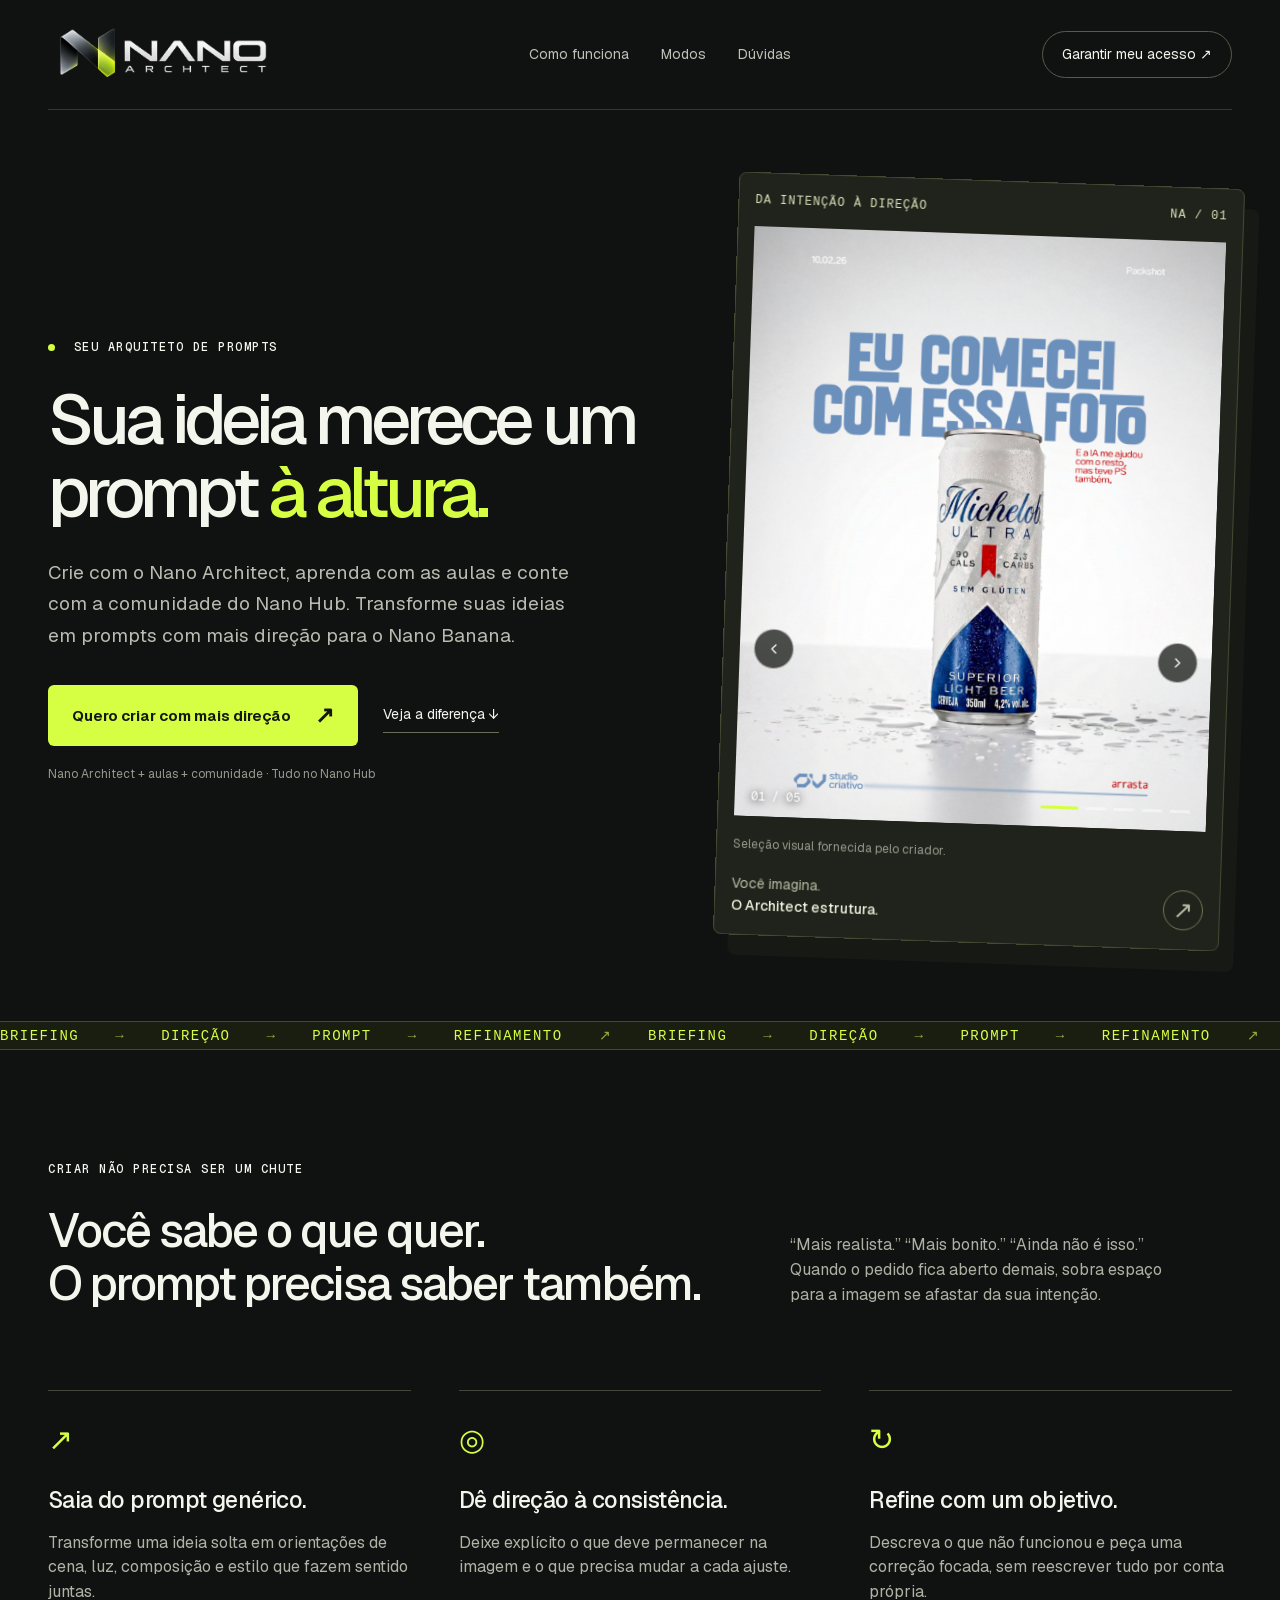
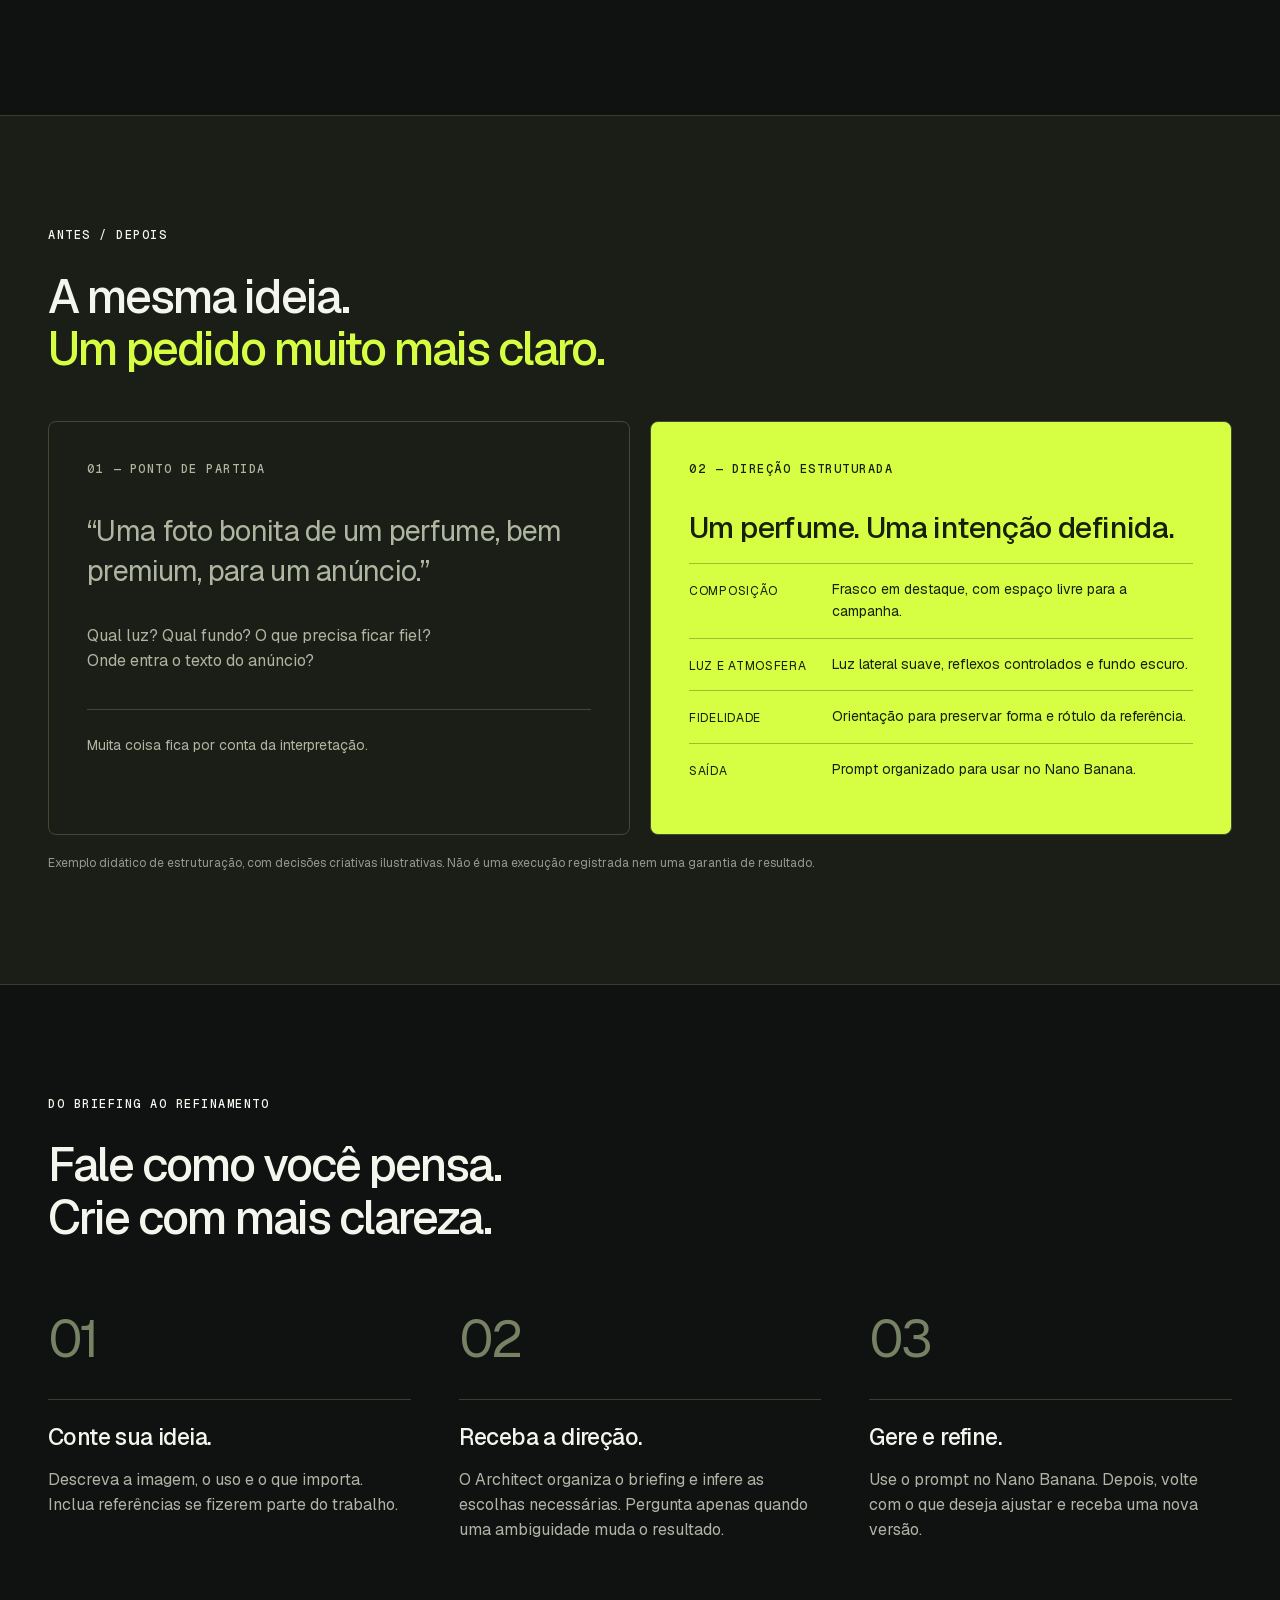
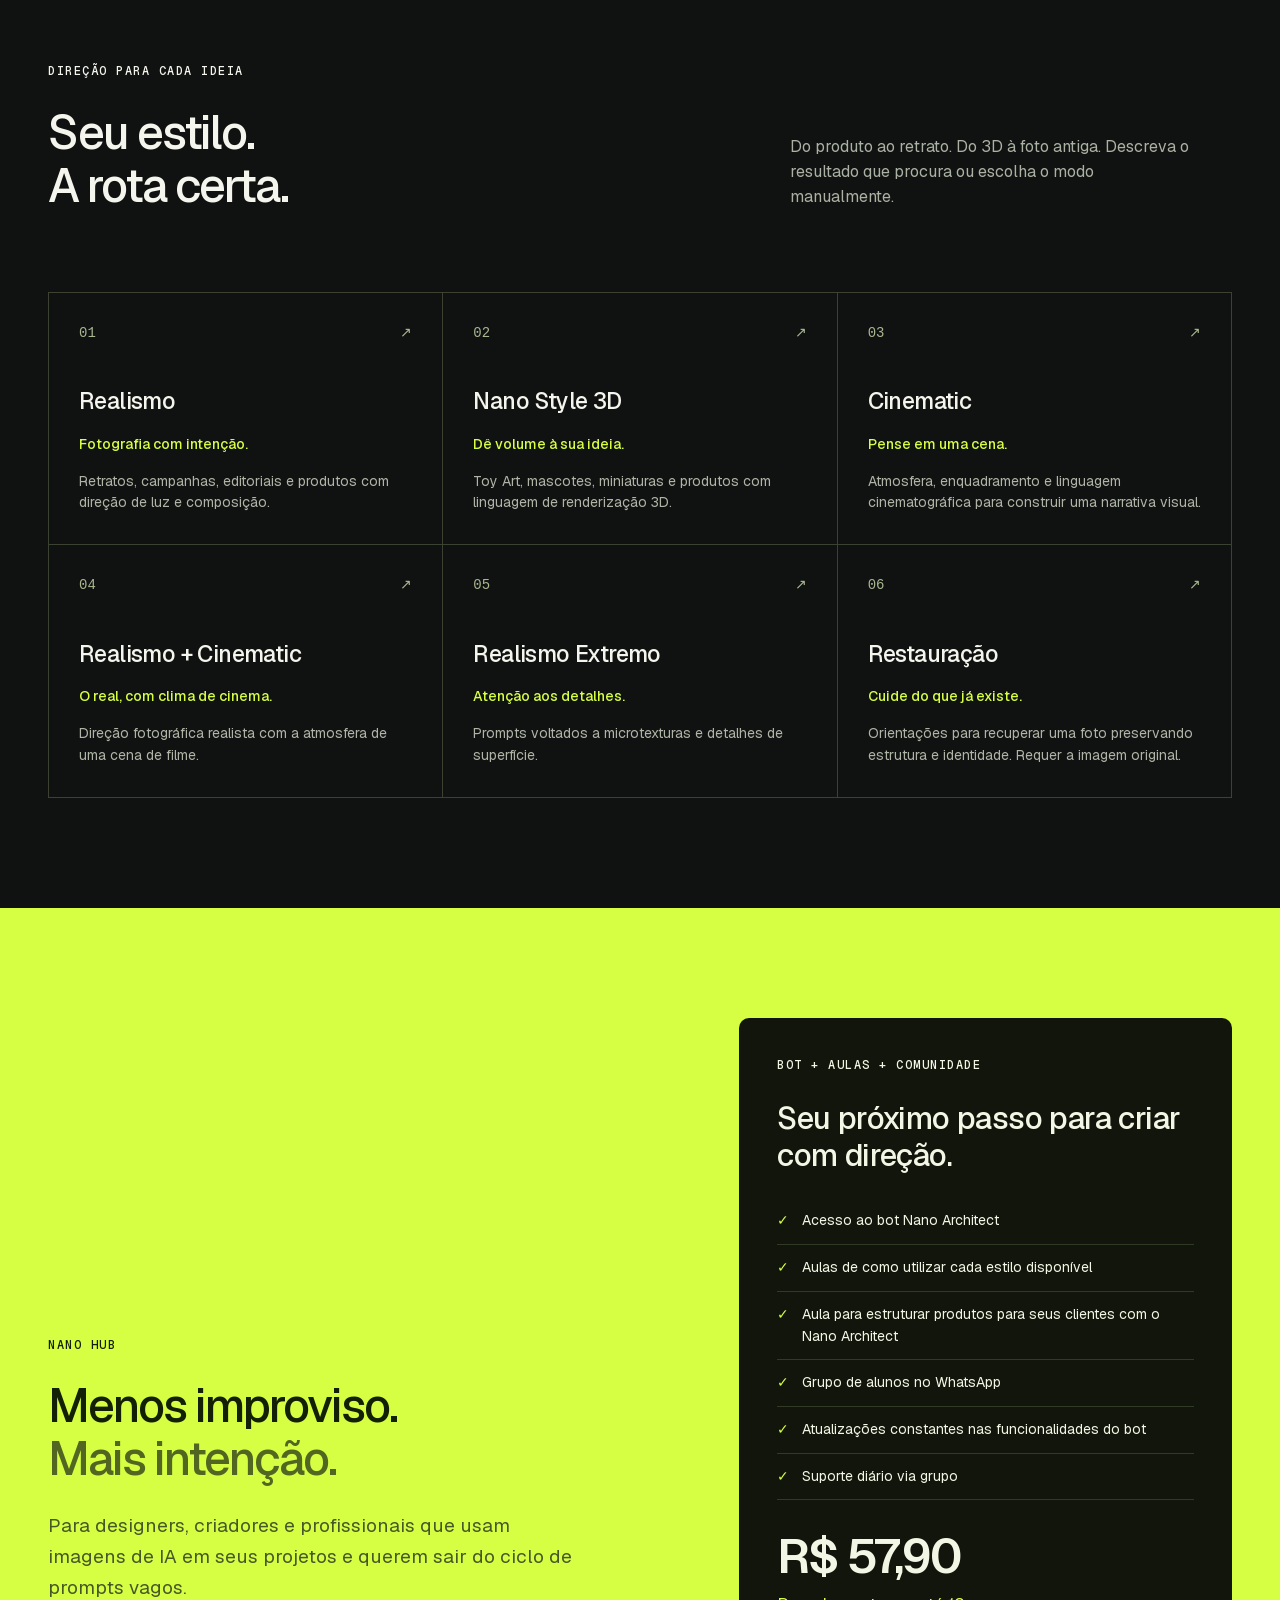
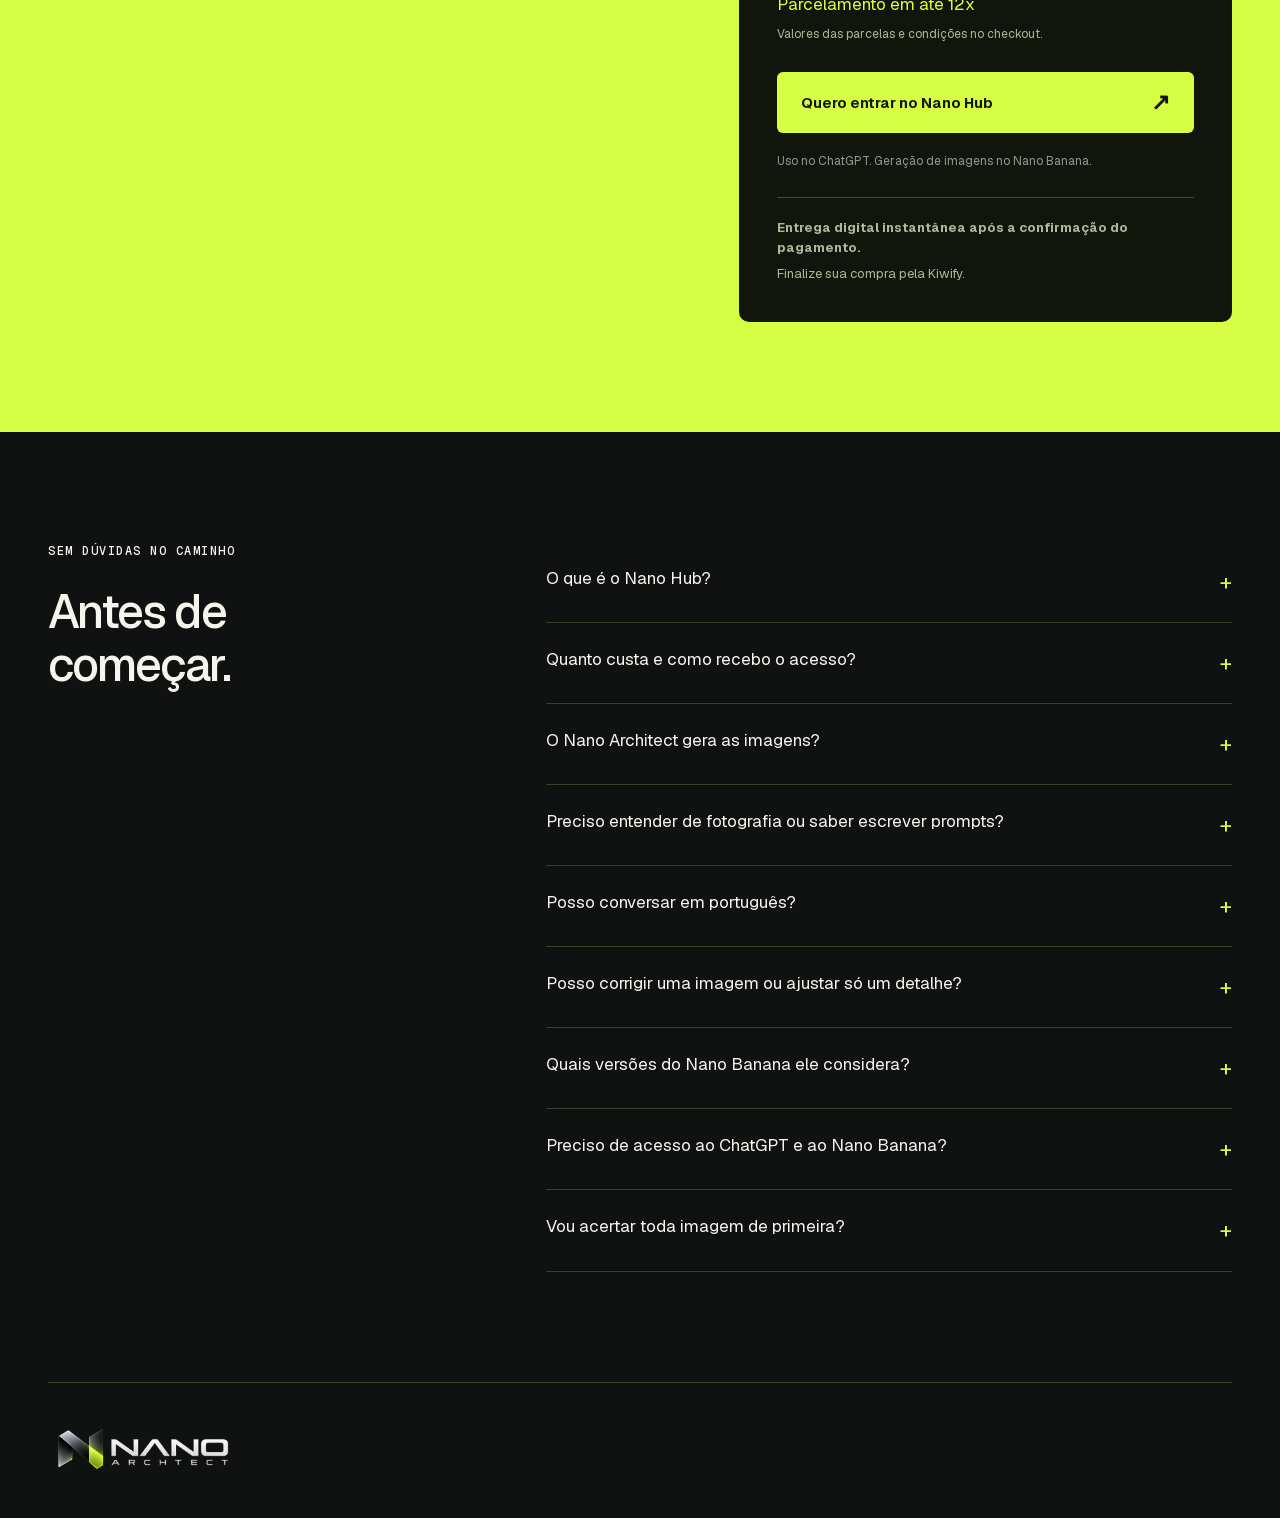
==== commit ce696e5b: "Use portrait frame for hero carousel" ====
--- a/index.html
+++ b/index.html
@@ -1,4 +1,4 @@
-<!DOCTYPE html><html lang="pt-BR"><head><meta charSet="utf-8"/><meta name="viewport" content="width=device-width, initial-scale=1"/><link rel="stylesheet" href="/_next/static/css/index.K9XHbVC_.css" data-rsc-css-href="/_next/static/css/index.K9XHbVC_.css" data-precedence="vite-rsc/importer-resources"/><link rel="modulepreload" fetchPriority="low" href="/_next/static/chunks/index-BPlQMmnW.js"/><script src="/_next/static/chunks/rolldown-runtime-C60lm6uB.js" type="module" async=""></script><script src="/_next/static/chunks/framework-D_rUT4EX.js" type="module" async=""></script><link rel="modulepreload" href="/_next/static/chunks/layout-segment-context-BrvVwF_F.js" crossorigin=""/><link rel="modulepreload" href="/_next/static/chunks/animations-BIHNtCaT.js" crossorigin=""/><link rel="modulepreload" href="/_next/static/chunks/hero-carousel-BTRps07T.js" crossorigin=""/><title>Nano Hub — Sua ideia merece um prompt à altura.</title><meta name="description" content="Nano Architect, aulas e comunidade para criar com mais direção no Nano Banana. Nano Hub por R$ 57,90, com parcelamento em até 12x."/><script>Object.assign(((self[Symbol.for("vinext.navigationRuntime")]??={bootstrap:{routeManifest:null},functions:{}}).bootstrap.rsc??={rsc:[]}),{params:{},nav:{"pathname":"/","searchParams":[]}})</script><link rel="modulepreload" href="/_next/static/chunks/index-BPlQMmnW.js" />
+<!DOCTYPE html><html lang="pt-BR"><head><meta charSet="utf-8"/><meta name="viewport" content="width=device-width, initial-scale=1"/><link rel="stylesheet" href="/_next/static/css/index.BEBmp3bp.css" data-rsc-css-href="/_next/static/css/index.BEBmp3bp.css" data-precedence="vite-rsc/importer-resources"/><link rel="modulepreload" fetchPriority="low" href="/_next/static/chunks/index-CxUbt1tJ.js"/><script src="/_next/static/chunks/rolldown-runtime-C60lm6uB.js" type="module" async=""></script><script src="/_next/static/chunks/framework-D_rUT4EX.js" type="module" async=""></script><link rel="modulepreload" href="/_next/static/chunks/layout-segment-context-tFUM57VA.js" crossorigin=""/><link rel="modulepreload" href="/_next/static/chunks/animations-BIHNtCaT.js" crossorigin=""/><link rel="modulepreload" href="/_next/static/chunks/hero-carousel-BTRps07T.js" crossorigin=""/><title>Nano Hub — Sua ideia merece um prompt à altura.</title><meta name="description" content="Nano Architect, aulas e comunidade para criar com mais direção no Nano Banana. Nano Hub por R$ 57,90, com parcelamento em até 12x."/><script>Object.assign(((self[Symbol.for("vinext.navigationRuntime")]??={bootstrap:{routeManifest:null},functions:{}}).bootstrap.rsc??={rsc:[]}),{params:{},nav:{"pathname":"/","searchParams":[]}})</script><link rel="modulepreload" href="/_next/static/chunks/index-CxUbt1tJ.js" />
 <link rel="preload" href="/_next/static/_vinext_fonts/geist-8ac0455e797f/geist-98bbbccb.woff2" as="font" type="font/woff2" crossorigin />
 <link rel="preload" href="/_next/static/_vinext_fonts/geist-mono-00e989178794/geist-mono-013b2f2f.woff2" as="font" type="font/woff2" crossorigin />
 <style data-vinext-fonts>/* cyrillic-ext */
@@ -128,4 +128,4 @@
 
 .__variable_geist_mono_1001rt9 { --font-geist-mono: 'Geist Mono', 'Geist Mono Fallback'; }
 </style>
-</head><body class="__variable_geist_19ysh9d __variable_geist_mono_1001rt9 antialiased"><a class="skip" href="#conteudo">Pular para o conteúdo</a><header class="nav wrap"><a class="brand" href="#" aria-label="Nano Architect — início"><picture><source media="(max-width: 700px)" srcSet="/nano-architect-vertical.png"/><img src="/nano-architect-horizontal.png" alt="Nano Architect" width="2172" height="724"/></picture></a><nav aria-label="Navegação principal"><a href="#como-funciona">Como funciona</a><a href="#modos">Modos</a><a href="#faq">Dúvidas</a></nav><a class="nav-cta" href="https://pay.kiwify.com.br/nAX45od">Garantir meu acesso ↗</a></header><main id="conteudo"><section class="hero wrap"><div class="hero-copy"><p class="eyebrow"><span></span> SEU ARQUITETO DE PROMPTS</p><h1>Sua ideia merece um prompt <em>à altura.</em></h1><p class="lead">Crie com o Nano Architect, aprenda com as aulas e conte com a comunidade do Nano Hub. Transforme suas ideias em prompts com mais direção para o Nano Banana.</p><div class="actions"><a class="button" href="https://pay.kiwify.com.br/nAX45od">Quero criar com mais direção <span>↗</span></a><a class="text-link" href="#antes-depois">Veja a diferença ↓</a></div><p class="micro">Nano Architect + aulas + comunidade · Tudo no Nano Hub</p></div><div class="hero-visual"><div class="visual-label">DA INTENÇÃO À DIREÇÃO <span>NA / 01</span></div><div class="art-slot"><div class="hero-carousel"><div class="relative" role="region" aria-roledescription="carousel" data-slot="carousel" aria-label="Galeria de imagens"><div class="overflow-hidden" data-slot="carousel-content"><div class="flex ml-0"><div role="group" aria-roledescription="slide" data-slot="carousel-item" class="min-w-0 shrink-0 grow-0 basis-full pl-0" aria-label="1 de 5"><img src="/michelob-01.jpg" alt="Duas latas de Michelob Ultra sobre cadeira de praia amarela" width="1194" height="1600" loading="eager" fetchPriority="high"/></div><div role="group" aria-roledescription="slide" data-slot="carousel-item" class="min-w-0 shrink-0 grow-0 basis-full pl-0" aria-label="2 de 5"><img src="/michelob-02.jpg" alt="Latas de Michelob Ultra em uma caixa térmica com gelo" width="1194" height="1600" loading="lazy" fetchPriority="auto"/></div><div role="group" aria-roledescription="slide" data-slot="carousel-item" class="min-w-0 shrink-0 grow-0 basis-full pl-0" aria-label="3 de 5"><img src="/michelob-03.jpg" alt="Mão segurando uma lata de Michelob Ultra junto à piscina" width="1194" height="1600" loading="lazy" fetchPriority="auto"/></div><div role="group" aria-roledescription="slide" data-slot="carousel-item" class="min-w-0 shrink-0 grow-0 basis-full pl-0" aria-label="4 de 5"><img src="/michelob-04.jpg" alt="Homem na praia oferecendo uma lata de Michelob Ultra" width="1194" height="1600" loading="lazy" fetchPriority="auto"/></div><div role="group" aria-roledescription="slide" data-slot="carousel-item" class="min-w-0 shrink-0 grow-0 basis-full pl-0" aria-label="5 de 5"><img src="/michelob-05.jpg" alt="Mão segurando uma lata de Michelob Ultra diante de cadeiras de praia" width="1194" height="1600" loading="lazy" fetchPriority="auto"/></div></div></div><button type="button" data-disabled="" tabindex="0" disabled="" data-slot="carousel-previous" aria-label="Imagem anterior" class="group/button inline-flex shrink-0 items-center justify-center border bg-clip-padding text-sm font-medium whitespace-nowrap transition-all outline-none select-none focus-visible:border-ring focus-visible:ring-3 focus-visible:ring-ring/50 active:not-aria-[haspopup]:translate-y-px disabled:pointer-events-none disabled:opacity-50 aria-invalid:border-destructive aria-invalid:ring-3 aria-invalid:ring-destructive/20 dark:aria-invalid:border-destructive/50 dark:aria-invalid:ring-destructive/40 [&amp;_svg]:pointer-events-none [&amp;_svg]:shrink-0 [&amp;_svg:not([class*=&#x27;size-&#x27;])]:size-4 border-border bg-background hover:bg-muted hover:text-foreground aria-expanded:bg-muted aria-expanded:text-foreground dark:border-input dark:bg-input/30 dark:hover:bg-input/50 size-7 in-data-[slot=button-group]:rounded-lg rounded-full absolute touch-manipulation inset-y-0 -left-12 my-auto carousel-arrow carousel-arrow-prev"><svg xmlns="http://www.w3.org/2000/svg" width="24" height="24" viewBox="0 0 24 24" fill="none" stroke="currentColor" stroke-width="2" stroke-linecap="round" stroke-linejoin="round" class="lucide lucide-chevron-left cn-rtl-flip" aria-hidden="true"><path d="m15 18-6-6 6-6"></path></svg><span class="sr-only">Previous slide</span></button><button type="button" data-disabled="" tabindex="0" disabled="" data-slot="carousel-next" aria-label="Próxima imagem" class="group/button inline-flex shrink-0 items-center justify-center border bg-clip-padding text-sm font-medium whitespace-nowrap transition-all outline-none select-none focus-visible:border-ring focus-visible:ring-3 focus-visible:ring-ring/50 active:not-aria-[haspopup]:translate-y-px disabled:pointer-events-none disabled:opacity-50 aria-invalid:border-destructive aria-invalid:ring-3 aria-invalid:ring-destructive/20 dark:aria-invalid:border-destructive/50 dark:aria-invalid:ring-destructive/40 [&amp;_svg]:pointer-events-none [&amp;_svg]:shrink-0 [&amp;_svg:not([class*=&#x27;size-&#x27;])]:size-4 border-border bg-background hover:bg-muted hover:text-foreground aria-expanded:bg-muted aria-expanded:text-foreground dark:border-input dark:bg-input/30 dark:hover:bg-input/50 size-7 in-data-[slot=button-group]:rounded-lg rounded-full absolute touch-manipulation inset-y-0 -right-12 my-auto carousel-arrow carousel-arrow-next"><svg xmlns="http://www.w3.org/2000/svg" width="24" height="24" viewBox="0 0 24 24" fill="none" stroke="currentColor" stroke-width="2" stroke-linecap="round" stroke-linejoin="round" class="lucide lucide-chevron-right cn-rtl-flip" aria-hidden="true"><path d="m9 18 6-6-6-6"></path></svg><span class="sr-only">Next slide</span></button></div><div class="carousel-status"><span>01<!-- --> / <!-- -->05</span><div class="carousel-dots" aria-label="Escolher imagem"><button type="button" class="is-active" aria-label="Ir para imagem 1" aria-current="true"></button><button type="button" class="" aria-label="Ir para imagem 2"></button><button type="button" class="" aria-label="Ir para imagem 3"></button><button type="button" class="" aria-label="Ir para imagem 4"></button><button type="button" class="" aria-label="Ir para imagem 5"></button></div></div></div></div><p class="micro">Seleção visual fornecida pelo criador.</p><div class="visual-caption"><span>Você imagina.<br/><strong>O Architect estrutura.</strong></span><span class="circle-arrow">↗</span></div></div></section><div class="ticker" aria-label="Briefing, direção, prompt e refinamento"><div class="ticker-track" aria-hidden="true"><div class="ticker-group"><span class="ticker-sequence">BRIEFING <span>→</span> DIREÇÃO <span>→</span> PROMPT <span>→</span> REFINAMENTO <span>↗</span></span><span class="ticker-sequence">BRIEFING <span>→</span> DIREÇÃO <span>→</span> PROMPT <span>→</span> REFINAMENTO <span>↗</span></span></div><div class="ticker-group"><span class="ticker-sequence">BRIEFING <span>→</span> DIREÇÃO <span>→</span> PROMPT <span>→</span> REFINAMENTO <span>↗</span></span><span class="ticker-sequence">BRIEFING <span>→</span> DIREÇÃO <span>→</span> PROMPT <span>→</span> REFINAMENTO <span>↗</span></span></div></div></div><section class="section wrap" id="beneficios"><p class="eyebrow">CRIAR NÃO PRECISA SER UM CHUTE</p><div class="section-heading"><h2>Você sabe o que quer.<br/>O prompt precisa saber também.</h2><p>“Mais realista.” “Mais bonito.” “Ainda não é isso.” Quando o pedido fica aberto demais, sobra espaço para a imagem se afastar da sua intenção.</p></div><div class="benefits"><article><span>↗</span><h3>Saia do prompt genérico.</h3><p>Transforme uma ideia solta em orientações de cena, luz, composição e estilo que fazem sentido juntas.</p></article><article><span>◎</span><h3>Dê direção à consistência.</h3><p>Deixe explícito o que deve permanecer na imagem e o que precisa mudar a cada ajuste.</p></article><article><span>↻</span><h3>Refine com um objetivo.</h3><p>Descreva o que não funcionou e peça uma correção focada, sem reescrever tudo por conta própria.</p></article></div></section><section class="comparison section" id="antes-depois"><div class="wrap"><p class="eyebrow">ANTES / DEPOIS</p><h2>A mesma ideia.<br/><em>Um pedido muito mais claro.</em></h2><div class="compare-grid"><article class="before"><p class="eyebrow">01 — PONTO DE PARTIDA</p><blockquote>“Uma foto bonita de um perfume, bem premium, para um anúncio.”</blockquote><p>Qual luz? Qual fundo? O que precisa ficar fiel? Onde entra o texto do anúncio?</p><div class="tagline">Muita coisa fica por conta da interpretação.</div></article><article class="after"><p class="eyebrow">02 — DIREÇÃO ESTRUTURADA</p><h3>Um perfume. Uma intenção definida.</h3><dl><div><dt>Composição</dt><dd>Frasco em destaque, com espaço livre para a campanha.</dd></div><div><dt>Luz e atmosfera</dt><dd>Luz lateral suave, reflexos controlados e fundo escuro.</dd></div><div><dt>Fidelidade</dt><dd>Orientação para preservar forma e rótulo da referência.</dd></div><div><dt>Saída</dt><dd>Prompt organizado para usar no Nano Banana.</dd></div></dl></article></div><p class="micro">Exemplo didático de estruturação, com decisões criativas ilustrativas. Não é uma execução registrada nem uma garantia de resultado.</p></div></section><section class="section wrap" id="como-funciona"><p class="eyebrow">DO BRIEFING AO REFINAMENTO</p><h2>Fale como você pensa.<br/>Crie com mais clareza.</h2><div class="steps"><article><span>01</span><h3>Conte sua ideia.</h3><p>Descreva a imagem, o uso e o que importa. Inclua referências se fizerem parte do trabalho.</p></article><article><span>02</span><h3>Receba a direção.</h3><p>O Architect organiza o briefing e infere as escolhas necessárias. Pergunta apenas quando uma ambiguidade muda o resultado.</p></article><article><span>03</span><h3>Gere e refine.</h3><p>Use o prompt no Nano Banana. Depois, volte com o que deseja ajustar e receba uma nova versão.</p></article></div></section><section class="section modes wrap" id="modos"><div class="section-heading"><div><p class="eyebrow">DIREÇÃO PARA CADA IDEIA</p><h2>Seu estilo.<br/>A rota certa.</h2></div><p>Do produto ao retrato. Do 3D à foto antiga. Descreva o resultado que procura ou escolha o modo manualmente.</p></div><div class="mode-grid"><article><div class="mode-top"><span>01</span><span>↗</span></div><h3>Realismo</h3><strong>Fotografia com intenção.</strong><p>Retratos, campanhas, editoriais e produtos com direção de luz e composição.</p></article><article><div class="mode-top"><span>02</span><span>↗</span></div><h3>Nano Style 3D</h3><strong>Dê volume à sua ideia.</strong><p>Toy Art, mascotes, miniaturas e produtos com linguagem de renderização 3D.</p></article><article><div class="mode-top"><span>03</span><span>↗</span></div><h3>Cinematic</h3><strong>Pense em uma cena.</strong><p>Atmosfera, enquadramento e linguagem cinematográfica para construir uma narrativa visual.</p></article><article><div class="mode-top"><span>04</span><span>↗</span></div><h3>Realismo + Cinematic</h3><strong>O real, com clima de cinema.</strong><p>Direção fotográfica realista com a atmosfera de uma cena de filme.</p></article><article><div class="mode-top"><span>05</span><span>↗</span></div><h3>Realismo Extremo</h3><strong>Atenção aos detalhes.</strong><p>Prompts voltados a microtexturas e detalhes de superfície.</p></article><article><div class="mode-top"><span>06</span><span>↗</span></div><h3>Restauração</h3><strong>Cuide do que já existe.</strong><p>Orientações para recuperar uma foto preservando estrutura e identidade. Requer a imagem original.</p></article></div></section><section class="offer section" id="oferta"><div class="wrap offer-grid"><div><p class="eyebrow">NANO HUB</p><h2>Menos improviso.<br/><em>Mais intenção.</em></h2><p class="lead">Para designers, criadores e profissionais que usam imagens de IA em seus projetos e querem sair do ciclo de prompts vagos.</p></div><div class="offer-card"><p class="eyebrow">BOT + AULAS + COMUNIDADE</p><h3>Seu próximo passo para criar com direção.</h3><ul><li>Acesso ao bot Nano Architect</li><li>Aulas de como utilizar cada estilo disponível</li><li>Aula para estruturar produtos para seus clientes com o Nano Architect</li><li>Grupo de alunos no WhatsApp</li><li>Atualizações constantes nas funcionalidades do bot</li><li>Suporte diário via grupo</li></ul><div class="price"><strong>R$ 57,90</strong><p>Parcelamento em até 12x</p><small>Valores das parcelas e condições no checkout.</small></div><a class="button" href="https://pay.kiwify.com.br/nAX45od">Quero entrar no Nano Hub <span>↗</span></a><p class="micro">Uso no ChatGPT. Geração de imagens no Nano Banana.</p><div class="access-note"><strong>Entrega digital instantânea após a confirmação do pagamento.</strong><p>Finalize sua compra pela Kiwify.</p></div></div></div></section><section class="section wrap faq" id="faq"><div><p class="eyebrow">SEM DÚVIDAS NO CAMINHO</p><h2>Antes de<br/>começar.</h2></div><div><details><summary>O que é o Nano Hub?<span>+</span></summary><p>É a oferta que reúne o acesso ao Nano Architect, aulas para usar os estilos e estruturar produtos para clientes, grupo de alunos no WhatsApp, atualizações do bot e suporte diário via grupo. O Nano Architect é o GPT personalizado incluído no Hub.</p></details><details><summary>Quanto custa e como recebo o acesso?<span>+</span></summary><p>O Nano Hub custa R$ 57,90, com parcelamento em até 12x. Confira os valores das parcelas e as condições no checkout da Kiwify. A entrega é digital e acontece após a confirmação do pagamento.</p></details><details><summary>O Nano Architect gera as imagens?<span>+</span></summary><p>Ele transforma seu briefing em um prompt para geração ou edição. Você leva esse prompt ao Nano Banana para produzir a imagem e pode voltar ao Architect para refiná-lo.</p></details><details><summary>Preciso entender de fotografia ou saber escrever prompts?<span>+</span></summary><p>Você pode começar descrevendo o que quer em linguagem comum. O Architect infere estilo, formato e perfil técnico quando há informação suficiente. Se uma dúvida mudar o resultado, ele pergunta. Suas preferências explícitas têm prioridade.</p></details><details><summary>Posso conversar em português?<span>+</span></summary><p>Sim. Ele atende em português, inglês e espanhol. O prompt final é entregue em inglês, acompanhado de tradução no idioma da conversa.</p></details><details><summary>Posso corrigir uma imagem ou ajustar só um detalhe?<span>+</span></summary><p>Sim. Você pode pedir mudanças de iluminação, composição, paleta, estilo e outros detalhes. Em um refinamento da mesma imagem, o prompt é ajustado com orientação para preservar o que você não pediu para mudar.</p></details><details><summary>Quais versões do Nano Banana ele considera?<span>+</span></summary><p>O fluxo documentado contempla Nano Banana Pro, Nano Banana 2 e Nano Banana original. O Architect sugere um modelo conforme a tarefa; você também pode indicar sua preferência.</p></details><details><summary>Preciso de acesso ao ChatGPT e ao Nano Banana?<span>+</span></summary><p>Sim. O Architect é um GPT personalizado usado no ChatGPT, e a geração acontece no Nano Banana. A oferta não inclui assinaturas nem créditos dessas plataformas. Verifique os requisitos de acesso aplicáveis às suas contas.</p></details><details><summary>Vou acertar toda imagem de primeira?<span>+</span></summary><p>Não há garantia de resultado perfeito. A proposta é dar mais clareza ao pedido e orientar correções, reduzindo decisões vagas no processo. O resultado também depende do modelo, das referências e do briefing.</p></details></div></section></main><footer class="wrap"><a class="brand" href="#" aria-label="Nano Architect — início"><picture><source media="(max-width: 700px)" srcSet="/nano-architect-vertical.png"/><img src="/nano-architect-horizontal.png" alt="Nano Architect" width="2172" height="724" loading="lazy"/></picture></a><p>Sua ideia. Com direção.</p><a href="#conteudo">Voltar ao início ↑</a></footer><script type="module" src="/_next/static/chunks/index-BPlQMmnW.js" id="_R_" async=""></script><script>((self[Symbol.for("vinext.navigationRuntime")]??={bootstrap:{routeManifest:null},functions:{}}).bootstrap.rsc??={rsc:[]}).rsc.push("0:{\"page:/\":\"$L1\",\"layout:/\":\"$L2\",\"route:/\":\"$L3\",\"__route\":\"route:/\",\"__interceptionContext\":null,\"__layoutIds\":[\"layout:/\"],\"__rootLayout\":\"/\",\"__bfcacheSegmentIdentities\":{\"layout:/\":\"[\\\"layout\\\",\\\"layout:/\\\",\\\"root-boundary:/\\\",\\\"\\\"]\",\"page:/\":\"[\\\"page\\\",\\\"page:/\\\",\\\"root-boundary:/\\\",\\\"\\\"]\"},\"__srcPage\":[\"page\"],\"__layoutFlags\":{\"layout:/\":\"s\"},\"__artifactCompatibility\":{\"schemaVersion\":1,\"graphVersion\":\"app-route-graph:1177fd80f83fa7b0\",\"deploymentVersion\":\"58fa142f-0348-498f-ab05-7ca6f77f03b8\",\"appElementsSchemaVersion\":1,\"rscPayloadSchemaVersion\":1,\"rootBoundaryId\":\"/\",\"renderEpoch\":null}}\n")</script><script>((self[Symbol.for("vinext.navigationRuntime")]??={bootstrap:{routeManifest:null},functions:{}}).bootstrap.rsc??={rsc:[]}).rsc.push("4:I[\"8c0f216c4604\",[],\"Children\",1]\n")</script><script>((self[Symbol.for("vinext.navigationRuntime")]??={bootstrap:{routeManifest:null},functions:{}}).bootstrap.rsc??={rsc:[]}).rsc.push("5:I[\"593f344dc510\",[],\"GlobalErrorBoundary\",1]\n")</script><script>((self[Symbol.for("vinext.navigationRuntime")]??={bootstrap:{routeManifest:null},functions:{}}).bootstrap.rsc??={rsc:[]}).rsc.push("6:I[\"0b874ad30386\",[],\"default\",1]\n")</script><script>((self[Symbol.for("vinext.navigationRuntime")]??={bootstrap:{routeManifest:null},functions:{}}).bootstrap.rsc??={rsc:[]}).rsc.push("7:I[\"593f344dc510\",[],\"ErrorBoundary\",1]\n")</script><script>((self[Symbol.for("vinext.navigationRuntime")]??={bootstrap:{routeManifest:null},functions:{}}).bootstrap.rsc??={rsc:[]}).rsc.push("8:I[\"15c18cfaeeff\",[],\"LayoutSegmentProvider\",1]\n")</script><script>((self[Symbol.for("vinext.navigationRuntime")]??={bootstrap:{routeManifest:null},functions:{}}).bootstrap.rsc??={rsc:[]}).rsc.push("9:I[\"8c0f216c4604\",[],\"Slot\",1]\n")</script><script>((self[Symbol.for("vinext.navigationRuntime")]??={bootstrap:{routeManifest:null},functions:{}}).bootstrap.rsc??={rsc:[]}).rsc.push("a:I[\"593f344dc510\",[],\"NotFoundBoundary\",1]\n")</script><script>((self[Symbol.for("vinext.navigationRuntime")]??={bootstrap:{routeManifest:null},functions:{}}).bootstrap.rsc??={rsc:[]}).rsc.push("b:I[\"9276801271d6\",[],\"AppRouterScrollTarget\",1]\n")</script><script>((self[Symbol.for("vinext.navigationRuntime")]??={bootstrap:{routeManifest:null},functions:{}}).bootstrap.rsc??={rsc:[]}).rsc.push("c:I[\"593f344dc510\",[],\"RedirectBoundary\",1]\n")</script><script>((self[Symbol.for("vinext.navigationRuntime")]??={bootstrap:{routeManifest:null},functions:{}}).bootstrap.rsc??={rsc:[]}).rsc.push(":HL[\"/_next/static/css/index.K9XHbVC_.css\",\"style\"     ]\n")</script><script>((self[Symbol.for("vinext.navigationRuntime")]??={bootstrap:{routeManifest:null},functions:{}}).bootstrap.rsc??={rsc:[]}).rsc.push("2:[[[\"$\",\"link\",\"css:/_next/static/css/index.K9XHbVC_.css\",{\"rel\":\"stylesheet\",\"precedence\":\"vite-rsc/importer-resources\",\"href\":\"/_next/static/css/index.K9XHbVC_.css\",\"data-rsc-css-href\":\"/_next/static/css/index.K9XHbVC_.css\"}],\"$undefined\"],[\"$\",\"html\",null,{\"lang\":\"pt-BR\",\"children\":[\"$\",\"body\",null,{\"className\":\"__variable_geist_19ysh9d __variable_geist_mono_1001rt9 antialiased\",\"children\":[\"$\",\"$L4\",null,{}]}]}]]\n")</script><script>((self[Symbol.for("vinext.navigationRuntime")]??={bootstrap:{routeManifest:null},functions:{}}).bootstrap.rsc??={rsc:[]}).rsc.push("3:[[[\"$\",\"meta\",null,{\"charSet\":\"utf-8\"}],[[\"$\",\"title\",\"0\",{\"children\":\"Nano Hub — Sua ideia merece um prompt à altura.\"}],[\"$\",\"meta\",\"1\",{\"name\":\"description\",\"content\":\"Nano Architect, aulas e comunidade para criar com mais direção no Nano Banana. Nano Hub por R$ 57,90, com parcelamento em até 12x.\"}]],[[\"$\",\"meta\",\"0\",{\"name\":\"viewport\",\"content\":\"width=device-width, initial-scale=1\"}]]],[\"$\",\"$L5\",null,{\"fallback\":\"$6\",\"children\":[\"$\",\"$L7\",null,{\"fallback\":\"$6\",\"children\":[\"$\",\"$L8\",null,{\"providerId\":\"layout:/\",\"segmentMap\":{\"children\":[]},\"children\":[\"$\",\"$L9\",null,{\"id\":\"layout:/\",\"parallelSlots\":\"$undefined\",\"children\":[\"$\",\"$La\",null,{\"resetKey\":\"\",\"fallback\":[[\"$\",\"title\",null,{\"children\":\"404: This page could not be found.\"}],[\"$\",\"div\",null,{\"style\":{\"fontFamily\":\"system-ui,\\\"Segoe UI\\\",Roboto,Helvetica,Arial,sans-serif,\\\"Apple Color Emoji\\\",\\\"Segoe UI Emoji\\\"\",\"height\":\"100vh\",\"textAlign\":\"center\",\"display\":\"flex\",\"flexDirection\":\"column\",\"alignItems\":\"center\",\"justifyContent\":\"center\"},\"children\":[\"$\",\"div\",null,{\"children\":[[\"$\",\"style\",null,{\"dangerouslySetInnerHTML\":{\"__html\":\"body{color:#000;background:#fff;margin:0}.next-error-h1{border-right:1px solid rgba(0,0,0,.3)}@media (prefers-color-scheme:dark){body{color:#fff;background:#000}.next-error-h1{border-right:1px solid rgba(255,255,255,.3)}}\"}}],[\"$\",\"h1\",null,{\"className\":\"next-error-h1\",\"style\":{\"display\":\"inline-block\",\"margin\":\"0 20px 0 0\",\"padding\":\"0 23px 0 0\",\"fontSize\":24,\"fontWeight\":500,\"verticalAlign\":\"top\",\"lineHeight\":\"49px\"},\"children\":404}],[\"$\",\"div\",null,{\"style\":{\"display\":\"inline-block\"},\"children\":[\"$\",\"h2\",null,{\"style\":{\"fontSize\":14,\"fontWeight\":400,\"lineHeight\":\"49px\",\"margin\":0},\"children\":\"This page could not be found.\"}]}]]}]}]],\"children\":[\"$\",\"$Lb\",null,{\"children\":[\"$\",\"$Lc\",null,{\"children\":[[\"$\",\"$L8\",null,{\"providerId\":\"page:/\",\"segmentMap\":{\"children\":[\"__PAGE__\"]},\"children\":[\"$\",\"$L9\",null,{\"id\":\"page:/\"}]}],null]}]}]}]}]}]}]}],null,null]\n")</script><script>((self[Symbol.for("vinext.navigationRuntime")]??={bootstrap:{routeManifest:null},functions:{}}).bootstrap.rsc??={rsc:[]}).rsc.push("d:I[\"024ee82dac0a\",[],\"PageAnimations\",1]\n")</script><script>((self[Symbol.for("vinext.navigationRuntime")]??={bootstrap:{routeManifest:null},functions:{}}).bootstrap.rsc??={rsc:[]}).rsc.push("f:I[\"b89dc71d2309\",[],\"HeroCarousel\",1]\n")</script><script>((self[Symbol.for("vinext.navigationRuntime")]??={bootstrap:{routeManifest:null},functions:{}}).bootstrap.rsc??={rsc:[]}).rsc.push("e:[[\"$\",\"source\",null,{\"media\":\"(max-width: 700px)\",\"srcSet\":\"/nano-architect-vertical.png\"}],[\"$\",\"img\",null,{\"src\":\"/nano-architect-horizontal.png\",\"alt\":\"Nano Architect\",\"width\":\"2172\",\"height\":\"724\"}]]\n")</script><script>((self[Symbol.for("vinext.navigationRuntime")]??={bootstrap:{routeManifest:null},functions:{}}).bootstrap.rsc??={rsc:[]}).rsc.push("1:[[\"$\",\"$Ld\",null,{}],[\"$\",\"a\",null,{\"className\":\"skip\",\"href\":\"#conteudo\",\"children\":\"Pular para o conteúdo\"}],[\"$\",\"header\",null,{\"className\":\"nav wrap\",\"children\":[[\"$\",\"a\",null,{\"className\":\"brand\",\"href\":\"#\",\"aria-label\":\"Nano Architect — início\",\"children\":[\"$\",\"picture\",null,{\"children\":\"$e\"}]}],[\"$\",\"nav\",null,{\"aria-label\":\"Navegação principal\",\"children\":[[\"$\",\"a\",null,{\"href\":\"#como-funciona\",\"children\":\"Como funciona\"}],[\"$\",\"a\",null,{\"href\":\"#modos\",\"children\":\"Modos\"}],[\"$\",\"a\",null,{\"href\":\"#faq\",\"children\":\"Dúvidas\"}]]}],[\"$\",\"a\",null,{\"className\":\"nav-cta\",\"href\":\"https://pay.kiwify.com.br/nAX45od\",\"children\":\"Garantir meu acesso ↗\"}]]}],[\"$\",\"main\",null,{\"id\":\"conteudo\",\"children\":[[\"$\",\"section\",null,{\"className\":\"hero wrap\",\"children\":[[\"$\",\"div\",null,{\"className\":\"hero-copy\",\"children\":[[\"$\",\"p\",null,{\"className\":\"eyebrow\",\"children\":[[\"$\",\"span\",null,{}],\" SEU ARQUITETO DE PROMPTS\"]}],[\"$\",\"h1\",null,{\"children\":[\"Sua ideia merece um prompt \",[\"$\",\"em\",null,{\"children\":\"à altura.\"}]]}],[\"$\",\"p\",null,{\"className\":\"lead\",\"children\":\"Crie com o Nano Architect, aprenda com as aulas e conte com a comunidade do Nano Hub. Transforme suas ideias em prompts com mais direção para o Nano Banana.\"}],[\"$\",\"div\",null,{\"className\":\"actions\",\"children\":[[\"$\",\"a\",null,{\"className\":\"button\",\"href\":\"https://pay.kiwify.com.br/nAX45od\",\"children\":[\"Quero criar com mais direção \",[\"$\",\"span\",null,{\"children\":\"↗\"}]]}],[\"$\",\"a\",null,{\"className\":\"text-link\",\"href\":\"#antes-depois\",\"children\":\"Veja a diferença ↓\"}]]}],[\"$\",\"p\",null,{\"className\":\"micro\",\"children\":\"Nano Architect + aulas + comunidade · Tudo no Nano Hub\"}]]}],[\"$\",\"div\",null,{\"className\":\"hero-visual\",\"children\":[[\"$\",\"div\",null,{\"className\":\"visual-label\",\"children\":[\"DA INTENÇÃO À DIREÇÃO \",[\"$\",\"span\",null,{\"children\":\"NA / 01\"}]]}],[\"$\",\"div\",null,{\"className\":\"art-slot\",\"children\":[\"$\",\"$Lf\",null,{}]}],[\"$\",\"p\",null,{\"className\":\"micro\",\"children\":\"Seleção visual fornecida pelo criador.\"}],[\"$\",\"div\",null,{\"className\":\"visual-caption\",\"children\":[[\"$\",\"span\",null,{\"children\":[\"Você imagina.\",[\"$\",\"br\",null,{}],[\"$\",\"strong\",null,{\"children\":\"O Architect estrutura.\"}]]}],[\"$\",\"span\",null,{\"className\":\"circle-arrow\",\"children\":\"↗\"}]]}]]}]]}],[\"$\",\"div\",null,{\"className\":\"ticker\",\"aria-label\":\"Briefing, direção, prompt e refinamento\",\"children\":[\"$\",\"div\",null,{\"className\":\"ticker-track\",\"aria-hidden\":\"true\",\"children\":[[\"$\",\"div\",\"0\",{\"className\":\"ticker-group\",\"children\":[[\"$\",\"span\",\"0\",{\"className\":\"ticker-sequence\",\"children\":[\"BRIEFING \",[\"$\",\"span\",null,{\"children\":\"→\"}],\" DIREÇÃO \",[\"$\",\"span\",null,{\"children\":\"→\"}],\" PROMPT \",[\"$\",\"span\",null,{\"children\":\"→\"}],\" REFINAMENTO \",[\"$\",\"span\",null,{\"children\":\"↗\"}]]}],[\"$\",\"span\",\"1\",{\"className\":\"ticker-sequence\",\"children\":[\"BRIEFING \",[\"$\",\"span\",null,{\"children\":\"→\"}],\" DIREÇÃO \",[\"$\",\"span\",null,{\"children\":\"→\"}],\" PROMPT \",[\"$\",\"span\",null,{\"children\":\"→\"}],\" REFINAMENTO \",[\"$\",\"span\",null,{\"children\":\"↗\"}]]}]]}],[\"$\",\"div\",\"1\",{\"className\":\"ticker-group\",\"children\":[[\"$\",\"span\",\"0\",{\"className\":\"ticker-sequence\",\"children\":[\"BRIEFING \",[\"$\",\"span\",null,{\"children\":\"→\"}],\" DIREÇÃO \",[\"$\",\"span\",null,{\"children\":\"→\"}],\" PROMPT \",[\"$\",\"span\",null,{\"children\":\"→\"}],\" REFINAMENTO \",[\"$\",\"span\",null,{\"children\":\"↗\"}]]}],[\"$\",\"span\",\"1\",{\"className\":\"ticker-sequence\",\"children\":[\"BRIEFING \",[\"$\",\"span\",null,{\"children\":\"→\"}],\" DIREÇÃO \",[\"$\",\"span\",null,{\"children\":\"→\"}],\" PROMPT \",[\"$\",\"span\",null,{\"children\":\"→\"}],\" REFINAMENTO \",[\"$\",\"span\",null,{\"children\":\"↗\"}]]}]]}]]}]}],[\"$\",\"section\",null,{\"className\":\"section wrap\",\"id\":\"beneficios\",\"children\":[[\"$\",\"p\",null,{\"className\":\"eyebrow\",\"children\":\"CRIAR NÃO PRECISA SER UM CHUTE\"}],[\"$\",\"div\",null,{\"className\":\"section-heading\",\"children\":[[\"$\",\"h2\",null,{\"children\":[\"Você sabe o que quer.\",[\"$\",\"br\",null,{}],\"O prompt precisa saber também.\"]}],[\"$\",\"p\",null,{\"children\":\"“Mais realista.” “Mais bonito.” “Ainda não é isso.” Quando o pedido fica aberto demais, sobra espaço para a imagem se afastar da sua intenção.\"}]]}],[\"$\",\"div\",null,{\"className\":\"benefits\",\"children\":[[\"$\",\"article\",null,{\"children\":[[\"$\",\"span\",null,{\"children\":\"↗\"}],[\"$\",\"h3\",null,{\"children\":\"Saia do prompt genérico.\"}],[\"$\",\"p\",null,{\"children\":\"Transforme uma ideia solta em orientações de cena, luz, composição e estilo que fazem sentido juntas.\"}]]}],[\"$\",\"article\",null,{\"children\":[[\"$\",\"span\",null,{\"children\":\"◎\"}],[\"$\",\"h3\",null,{\"children\":\"Dê direção à consistência.\"}],[\"$\",\"p\",null,{\"children\":\"Deixe explícito o que deve permanecer na imagem e o que precisa mudar a cada ajuste.\"}]]}],[\"$\",\"article\",null,{\"children\":[[\"$\",\"span\",null,{\"children\":\"↻\"}],[\"$\",\"h3\",null,{\"children\":\"Refine com um objetivo.\"}],\"$L10\"]}]]}]]}],\"$L11\",\"$L12\",\"$L13\",\"$L14\",\"$L15\"]}],\"$L16\"]\n")</script><script>((self[Symbol.for("vinext.navigationRuntime")]??={bootstrap:{routeManifest:null},functions:{}}).bootstrap.rsc??={rsc:[]}).rsc.push("10:[\"$\",\"p\",null,{\"children\":\"Descreva o que não funcionou e peça uma correção focada, sem reescrever tudo por conta própria.\"}]\n")</script><script>((self[Symbol.for("vinext.navigationRuntime")]??={bootstrap:{routeManifest:null},functions:{}}).bootstrap.rsc??={rsc:[]}).rsc.push("11:[\"$\",\"section\",null,{\"className\":\"comparison section\",\"id\":\"antes-depois\",\"children\":[\"$\",\"div\",null,{\"className\":\"wrap\",\"children\":[[\"$\",\"p\",null,{\"className\":\"eyebrow\",\"children\":\"ANTES / DEPOIS\"}],[\"$\",\"h2\",null,{\"children\":[\"A mesma ideia.\",[\"$\",\"br\",null,{}],[\"$\",\"em\",null,{\"children\":\"Um pedido muito mais claro.\"}]]}],[\"$\",\"div\",null,{\"className\":\"compare-grid\",\"children\":[[\"$\",\"article\",null,{\"className\":\"before\",\"children\":[[\"$\",\"p\",null,{\"className\":\"eyebrow\",\"children\":\"01 — PONTO DE PARTIDA\"}],[\"$\",\"blockquote\",null,{\"children\":\"“Uma foto bonita de um perfume, bem premium, para um anúncio.”\"}],[\"$\",\"p\",null,{\"children\":\"Qual luz? Qual fundo? O que precisa ficar fiel? Onde entra o texto do anúncio?\"}],[\"$\",\"div\",null,{\"className\":\"tagline\",\"children\":\"Muita coisa fica por conta da interpretação.\"}]]}],[\"$\",\"article\",null,{\"className\":\"after\",\"children\":[[\"$\",\"p\",null,{\"className\":\"eyebrow\",\"children\":\"02 — DIREÇÃO ESTRUTURADA\"}],[\"$\",\"h3\",null,{\"children\":\"Um perfume. Uma intenção definida.\"}],[\"$\",\"dl\",null,{\"children\":[[\"$\",\"div\",null,{\"children\":[[\"$\",\"dt\",null,{\"children\":\"Composição\"}],[\"$\",\"dd\",null,{\"children\":\"Frasco em destaque, com espaço livre para a campanha.\"}]]}],[\"$\",\"div\",null,{\"children\":[[\"$\",\"dt\",null,{\"children\":\"Luz e atmosfera\"}],[\"$\",\"dd\",null,{\"children\":\"Luz lateral suave, reflexos controlados e fundo escuro.\"}]]}],[\"$\",\"div\",null,{\"children\":[[\"$\",\"dt\",null,{\"children\":\"Fidelidade\"}],[\"$\",\"dd\",null,{\"children\":\"Orientação para preservar forma e rótulo da referência.\"}]]}],[\"$\",\"div\",null,{\"children\":[[\"$\",\"dt\",null,{\"children\":\"Saída\"}],[\"$\",\"dd\",null,{\"children\":\"Prompt organizado para usar no Nano Banana.\"}]]}]]}]]}]]}],[\"$\",\"p\",null,{\"className\":\"micro\",\"children\":\"Exemplo didático de estruturação, com decisões criativas ilustrativas. Não é uma execução registrada nem uma garantia de resultado.\"}]]}]}]\n")</script><script>((self[Symbol.for("vinext.navigationRuntime")]??={bootstrap:{routeManifest:null},functions:{}}).bootstrap.rsc??={rsc:[]}).rsc.push("12:[\"$\",\"section\",null,{\"className\":\"section wrap\",\"id\":\"como-funciona\",\"children\":[[\"$\",\"p\",null,{\"className\":\"eyebrow\",\"children\":\"DO BRIEFING AO REFINAMENTO\"}],[\"$\",\"h2\",null,{\"children\":[\"Fale como você pensa.\",[\"$\",\"br\",null,{}],\"Crie com mais clareza.\"]}],[\"$\",\"div\",null,{\"className\":\"steps\",\"children\":[[\"$\",\"article\",\"01\",{\"children\":[[\"$\",\"span\",null,{\"children\":\"01\"}],[\"$\",\"h3\",null,{\"children\":\"Conte sua ideia.\"}],[\"$\",\"p\",null,{\"children\":\"Descreva a imagem, o uso e o que importa. Inclua referências se fizerem parte do trabalho.\"}]]}],[\"$\",\"article\",\"02\",{\"children\":[[\"$\",\"span\",null,{\"children\":\"02\"}],[\"$\",\"h3\",null,{\"children\":\"Receba a direção.\"}],[\"$\",\"p\",null,{\"children\":\"O Architect organiza o briefing e infere as escolhas necessárias. Pergunta apenas quando uma ambiguidade muda o resultado.\"}]]}],[\"$\",\"article\",\"03\",{\"children\":[[\"$\",\"span\",null,{\"children\":\"03\"}],[\"$\",\"h3\",null,{\"children\":\"Gere e refine.\"}],[\"$\",\"p\",null,{\"children\":\"Use o prompt no Nano Banana. Depois, volte com o que deseja ajustar e receba uma nova versão.\"}]]}]]}]]}]\n")</script><script>((self[Symbol.for("vinext.navigationRuntime")]??={bootstrap:{routeManifest:null},functions:{}}).bootstrap.rsc??={rsc:[]}).rsc.push("13:[\"$\",\"section\",null,{\"className\":\"section modes wrap\",\"id\":\"modos\",\"children\":[[\"$\",\"div\",null,{\"className\":\"section-heading\",\"children\":[[\"$\",\"div\",null,{\"children\":[[\"$\",\"p\",null,{\"className\":\"eyebrow\",\"children\":\"DIREÇÃO PARA CADA IDEIA\"}],[\"$\",\"h2\",null,{\"children\":[\"Seu estilo.\",[\"$\",\"br\",null,{}],\"A rota certa.\"]}]]}],[\"$\",\"p\",null,{\"children\":\"Do produto ao retrato. Do 3D à foto antiga. Descreva o resultado que procura ou escolha o modo manualmente.\"}]]}],[\"$\",\"div\",null,{\"className\":\"mode-grid\",\"children\":[[\"$\",\"article\",\"01\",{\"children\":[[\"$\",\"div\",null,{\"className\":\"mode-top\",\"children\":[[\"$\",\"span\",null,{\"children\":\"01\"}],[\"$\",\"span\",null,{\"children\":\"↗\"}]]}],[\"$\",\"h3\",null,{\"children\":\"Realismo\"}],[\"$\",\"strong\",null,{\"children\":\"Fotografia com intenção.\"}],[\"$\",\"p\",null,{\"children\":\"Retratos, campanhas, editoriais e produtos com direção de luz e composição.\"}]]}],[\"$\",\"article\",\"02\",{\"children\":[[\"$\",\"div\",null,{\"className\":\"mode-top\",\"children\":[[\"$\",\"span\",null,{\"children\":\"02\"}],[\"$\",\"span\",null,{\"children\":\"↗\"}]]}],[\"$\",\"h3\",null,{\"children\":\"Nano Style 3D\"}],[\"$\",\"strong\",null,{\"children\":\"Dê volume à sua ideia.\"}],[\"$\",\"p\",null,{\"children\":\"Toy Art, mascotes, miniaturas e produtos com linguagem de renderização 3D.\"}]]}],[\"$\",\"article\",\"03\",{\"children\":[[\"$\",\"div\",null,{\"className\":\"mode-top\",\"children\":[[\"$\",\"span\",null,{\"children\":\"03\"}],[\"$\",\"span\",null,{\"children\":\"↗\"}]]}],[\"$\",\"h3\",null,{\"children\":\"Cinematic\"}],[\"$\",\"strong\",null,{\"children\":\"Pense em uma cena.\"}],[\"$\",\"p\",null,{\"children\":\"Atmosfera, enquadramento e linguagem cinematográfica para construir uma narrativa visual.\"}]]}],[\"$\",\"article\",\"04\",{\"children\":[[\"$\",\"div\",null,{\"className\":\"mode-top\",\"children\":[[\"$\",\"span\",null,{\"children\":\"04\"}],[\"$\",\"span\",null,{\"children\":\"↗\"}]]}],[\"$\",\"h3\",null,{\"children\":\"Realismo + Cinematic\"}],[\"$\",\"strong\",null,{\"children\":\"O real, com clima de cinema.\"}],[\"$\",\"p\",null,{\"children\":\"Direção fotográfica realista com a atmosfera de uma cena de filme.\"}]]}],[\"$\",\"article\",\"05\",{\"children\":[[\"$\",\"div\",null,{\"className\":\"mode-top\",\"children\":[[\"$\",\"span\",null,{\"children\":\"05\"}],[\"$\",\"span\",null,{\"children\":\"↗\"}]]}],[\"$\",\"h3\",null,{\"children\":\"Realismo Extremo\"}],[\"$\",\"strong\",null,{\"children\":\"Atenção aos detalhes.\"}],[\"$\",\"p\",null,{\"children\":\"Prompts voltados a microtexturas e detalhes de superfície.\"}]]}],[\"$\",\"article\",\"06\",{\"children\":[[\"$\",\"div\",null,{\"className\":\"mode-top\",\"children\":[[\"$\",\"span\",null,{\"children\":\"06\"}],[\"$\",\"span\",null,{\"children\":\"↗\"}]]}],[\"$\",\"h3\",null,{\"children\":\"Restauração\"}],[\"$\",\"strong\",null,{\"children\":\"Cuide do que já existe.\"}],[\"$\",\"p\",null,{\"children\":\"Orientações para recuperar uma foto preservando estrutura e identidade. Requer a imagem original.\"}]]}]]}]]}]\n")</script><script>((self[Symbol.for("vinext.navigationRuntime")]??={bootstrap:{routeManifest:null},functions:{}}).bootstrap.rsc??={rsc:[]}).rsc.push("14:[\"$\",\"section\",null,{\"className\":\"offer section\",\"id\":\"oferta\",\"children\":[\"$\",\"div\",null,{\"className\":\"wrap offer-grid\",\"children\":[[\"$\",\"div\",null,{\"children\":[[\"$\",\"p\",null,{\"className\":\"eyebrow\",\"children\":\"NANO HUB\"}],[\"$\",\"h2\",null,{\"children\":[\"Menos improviso.\",[\"$\",\"br\",null,{}],[\"$\",\"em\",null,{\"children\":\"Mais intenção.\"}]]}],[\"$\",\"p\",null,{\"className\":\"lead\",\"children\":\"Para designers, criadores e profissionais que usam imagens de IA em seus projetos e querem sair do ciclo de prompts vagos.\"}]]}],[\"$\",\"div\",null,{\"className\":\"offer-card\",\"children\":[[\"$\",\"p\",null,{\"className\":\"eyebrow\",\"children\":\"BOT + AULAS + COMUNIDADE\"}],[\"$\",\"h3\",null,{\"children\":\"Seu próximo passo para criar com direção.\"}],[\"$\",\"ul\",null,{\"children\":[[\"$\",\"li\",null,{\"children\":\"Acesso ao bot Nano Architect\"}],[\"$\",\"li\",null,{\"children\":\"Aulas de como utilizar cada estilo disponível\"}],[\"$\",\"li\",null,{\"children\":\"Aula para estruturar produtos para seus clientes com o Nano Architect\"}],[\"$\",\"li\",null,{\"children\":\"Grupo de alunos no WhatsApp\"}],[\"$\",\"li\",null,{\"children\":\"Atualizações constantes nas funcionalidades do bot\"}],[\"$\",\"li\",null,{\"children\":\"Suporte diário via grupo\"}]]}],[\"$\",\"div\",null,{\"className\":\"price\",\"children\":[[\"$\",\"strong\",null,{\"children\":\"R$ 57,90\"}],[\"$\",\"p\",null,{\"children\":\"Parcelamento em até 12x\"}],[\"$\",\"small\",null,{\"children\":\"Valores das parcelas e condições no checkout.\"}]]}],[\"$\",\"a\",null,{\"className\":\"button\",\"href\":\"https://pay.kiwify.com.br/nAX45od\",\"children\":[\"Quero entrar no Nano Hub \",[\"$\",\"span\",null,{\"children\":\"↗\"}]]}],[\"$\",\"p\",null,{\"className\":\"micro\",\"children\":\"Uso no ChatGPT. Geração de imagens no Nano Banana.\"}],[\"$\",\"div\",null,{\"className\":\"access-note\",\"children\":[[\"$\",\"strong\",null,{\"children\":\"Entrega digital instantânea após a confirmação do pagamento.\"}],[\"$\",\"p\",null,{\"children\":\"Finalize sua compra pela Kiwify.\"}]]}]]}]]}]}]\n")</script><script>((self[Symbol.for("vinext.navigationRuntime")]??={bootstrap:{routeManifest:null},functions:{}}).bootstrap.rsc??={rsc:[]}).rsc.push("15:[\"$\",\"section\",null,{\"className\":\"section wrap faq\",\"id\":\"faq\",\"children\":[[\"$\",\"div\",null,{\"children\":[[\"$\",\"p\",null,{\"className\":\"eyebrow\",\"children\":\"SEM DÚVIDAS NO CAMINHO\"}],[\"$\",\"h2\",null,{\"children\":[\"Antes de\",[\"$\",\"br\",null,{}],\"começar.\"]}]]}],[\"$\",\"div\",null,{\"children\":[[\"$\",\"details\",\"O que é o Nano Hub?\",{\"children\":[[\"$\",\"summary\",null,{\"children\":[\"O que é o Nano Hub?\",[\"$\",\"span\",null,{\"children\":\"+\"}]]}],[\"$\",\"p\",null,{\"children\":\"É a oferta que reúne o acesso ao Nano Architect, aulas para usar os estilos e estruturar produtos para clientes, grupo de alunos no WhatsApp, atualizações do bot e suporte diário via grupo. O Nano Architect é o GPT personalizado incluído no Hub.\"}]]}],[\"$\",\"details\",\"Quanto custa e como recebo o acesso?\",{\"children\":[[\"$\",\"summary\",null,{\"children\":[\"Quanto custa e como recebo o acesso?\",[\"$\",\"span\",null,{\"children\":\"+\"}]]}],[\"$\",\"p\",null,{\"children\":\"O Nano Hub custa R$ 57,90, com parcelamento em até 12x. Confira os valores das parcelas e as condições no checkout da Kiwify. A entrega é digital e acontece após a confirmação do pagamento.\"}]]}],[\"$\",\"details\",\"O Nano Architect gera as imagens?\",{\"children\":[[\"$\",\"summary\",null,{\"children\":[\"O Nano Architect gera as imagens?\",[\"$\",\"span\",null,{\"children\":\"+\"}]]}],[\"$\",\"p\",null,{\"children\":\"Ele transforma seu briefing em um prompt para geração ou edição. Você leva esse prompt ao Nano Banana para produzir a imagem e pode voltar ao Architect para refiná-lo.\"}]]}],[\"$\",\"details\",\"Preciso entender de fotografia ou saber escrever prompts?\",{\"children\":[[\"$\",\"summary\",null,{\"children\":[\"Preciso entender de fotografia ou saber escrever prompts?\",[\"$\",\"span\",null,{\"children\":\"+\"}]]}],[\"$\",\"p\",null,{\"children\":\"Você pode começar descrevendo o que quer em linguagem comum. O Architect infere estilo, formato e perfil técnico quando há informação suficiente. Se uma dúvida mudar o resultado, ele pergunta. Suas preferências explícitas têm prioridade.\"}]]}],[\"$\",\"details\",\"Posso conversar em português?\",{\"children\":[[\"$\",\"summary\",null,{\"children\":[\"Posso conversar em português?\",[\"$\",\"span\",null,{\"children\":\"+\"}]]}],[\"$\",\"p\",null,{\"children\":\"Sim. Ele atende em português, inglês e espanhol. O prompt final é entregue em inglês, acompanhado de tradução no idioma da conversa.\"}]]}],[\"$\",\"details\",\"Posso corrigir uma imagem ou ajustar só um detalhe?\",{\"children\":[[\"$\",\"summary\",null,{\"children\":[\"Posso corrigir uma imagem ou ajustar só um detalhe?\",[\"$\",\"span\",null,{\"children\":\"+\"}]]}],[\"$\",\"p\",null,{\"children\":\"Sim. Você pode pedir mudanças de iluminação, composição, paleta, estilo e outros detalhes. Em um refinamento da mesma imagem, o prompt é ajustado com orientação para preservar o que você não pediu para mudar.\"}]]}],[\"$\",\"details\",\"Quais versões do Nano Banana ele considera?\",{\"children\":[[\"$\",\"summary\",null,{\"children\":[\"Quais versões do Nano Banana ele considera?\",[\"$\",\"span\",null,{\"children\":\"+\"}]]}],[\"$\",\"p\",null,{\"children\":\"O fluxo documentado contempla Nano Banana Pro, Nano Banana 2 e Nano Banana original. O Architect sugere um modelo conforme a tarefa; você também pode indicar sua preferência.\"}]]}],[\"$\",\"details\",\"Preciso de acesso ao ChatGPT e ao Nano Banana?\",{\"children\":[[\"$\",\"summary\",null,{\"children\":[\"Preciso de acesso ao ChatGPT e ao Nano Banana?\",[\"$\",\"span\",null,{\"children\":\"+\"}]]}],[\"$\",\"p\",null,{\"children\":\"Sim. O Architect é um GPT personalizado usado no ChatGPT, e a geração acontece no Nano Banana. A oferta não inclui assinaturas nem créditos dessas plataformas. Verifique os requisitos de acesso aplicáveis às suas contas.\"}]]}],[\"$\",\"details\",\"Vou acertar toda imagem de primeira?\",{\"children\":[[\"$\",\"summary\",null,{\"children\":[\"Vou acertar toda imagem de primeira?\",[\"$\",\"span\",null,{\"children\":\"+\"}]]}],[\"$\",\"p\",null,{\"children\":\"Não há garantia de resultado perfeito. A proposta é dar mais clareza ao pedido e orientar correções, reduzindo decisões vagas no processo. O resultado também depende do modelo, das referências e do briefing.\"}]]}]]}]]}]\n")</script><script>((self[Symbol.for("vinext.navigationRuntime")]??={bootstrap:{routeManifest:null},functions:{}}).bootstrap.rsc??={rsc:[]}).rsc.push("17:[[\"$\",\"source\",null,{\"media\":\"(max-width: 700px)\",\"srcSet\":\"/nano-architect-vertical.png\"}],[\"$\",\"img\",null,{\"src\":\"/nano-architect-horizontal.png\",\"alt\":\"Nano Architect\",\"width\":\"2172\",\"height\":\"724\",\"loading\":\"lazy\"}]]\n")</script><script>((self[Symbol.for("vinext.navigationRuntime")]??={bootstrap:{routeManifest:null},functions:{}}).bootstrap.rsc??={rsc:[]}).rsc.push("16:[\"$\",\"footer\",null,{\"className\":\"wrap\",\"children\":[[\"$\",\"a\",null,{\"className\":\"brand\",\"href\":\"#\",\"aria-label\":\"Nano Architect — início\",\"children\":[\"$\",\"picture\",null,{\"children\":\"$17\"}]}],[\"$\",\"p\",null,{\"children\":\"Sua ideia. Com direção.\"}],[\"$\",\"a\",null,{\"href\":\"#conteudo\",\"children\":\"Voltar ao início ↑\"}]]}]\n")</script><script>Object.assign(((self[Symbol.for("vinext.navigationRuntime")]??={bootstrap:{routeManifest:null},functions:{}}).bootstrap.rsc??={rsc:[]}),{"initialCacheKind":"static"});((self[Symbol.for("vinext.navigationRuntime")]??={bootstrap:{routeManifest:null},functions:{}}).bootstrap.rsc??={rsc:[]}).done=true</script></body></html>+</head><body class="__variable_geist_19ysh9d __variable_geist_mono_1001rt9 antialiased"><a class="skip" href="#conteudo">Pular para o conteúdo</a><header class="nav wrap"><a class="brand" href="#" aria-label="Nano Architect — início"><picture><source media="(max-width: 700px)" srcSet="/nano-architect-vertical.png"/><img src="/nano-architect-horizontal.png" alt="Nano Architect" width="2172" height="724"/></picture></a><nav aria-label="Navegação principal"><a href="#como-funciona">Como funciona</a><a href="#modos">Modos</a><a href="#faq">Dúvidas</a></nav><a class="nav-cta" href="https://pay.kiwify.com.br/nAX45od">Garantir meu acesso ↗</a></header><main id="conteudo"><section class="hero wrap"><div class="hero-copy"><p class="eyebrow"><span></span> SEU ARQUITETO DE PROMPTS</p><h1>Sua ideia merece um prompt <em>à altura.</em></h1><p class="lead">Crie com o Nano Architect, aprenda com as aulas e conte com a comunidade do Nano Hub. Transforme suas ideias em prompts com mais direção para o Nano Banana.</p><div class="actions"><a class="button" href="https://pay.kiwify.com.br/nAX45od">Quero criar com mais direção <span>↗</span></a><a class="text-link" href="#antes-depois">Veja a diferença ↓</a></div><p class="micro">Nano Architect + aulas + comunidade · Tudo no Nano Hub</p></div><div class="hero-visual"><div class="visual-label">DA INTENÇÃO À DIREÇÃO <span>NA / 01</span></div><div class="art-slot"><div class="hero-carousel"><div class="relative" role="region" aria-roledescription="carousel" data-slot="carousel" aria-label="Galeria de imagens"><div class="overflow-hidden" data-slot="carousel-content"><div class="flex ml-0"><div role="group" aria-roledescription="slide" data-slot="carousel-item" class="min-w-0 shrink-0 grow-0 basis-full pl-0" aria-label="1 de 5"><img src="/michelob-01.jpg" alt="Duas latas de Michelob Ultra sobre cadeira de praia amarela" width="1194" height="1600" loading="eager" fetchPriority="high"/></div><div role="group" aria-roledescription="slide" data-slot="carousel-item" class="min-w-0 shrink-0 grow-0 basis-full pl-0" aria-label="2 de 5"><img src="/michelob-02.jpg" alt="Latas de Michelob Ultra em uma caixa térmica com gelo" width="1194" height="1600" loading="lazy" fetchPriority="auto"/></div><div role="group" aria-roledescription="slide" data-slot="carousel-item" class="min-w-0 shrink-0 grow-0 basis-full pl-0" aria-label="3 de 5"><img src="/michelob-03.jpg" alt="Mão segurando uma lata de Michelob Ultra junto à piscina" width="1194" height="1600" loading="lazy" fetchPriority="auto"/></div><div role="group" aria-roledescription="slide" data-slot="carousel-item" class="min-w-0 shrink-0 grow-0 basis-full pl-0" aria-label="4 de 5"><img src="/michelob-04.jpg" alt="Homem na praia oferecendo uma lata de Michelob Ultra" width="1194" height="1600" loading="lazy" fetchPriority="auto"/></div><div role="group" aria-roledescription="slide" data-slot="carousel-item" class="min-w-0 shrink-0 grow-0 basis-full pl-0" aria-label="5 de 5"><img src="/michelob-05.jpg" alt="Mão segurando uma lata de Michelob Ultra diante de cadeiras de praia" width="1194" height="1600" loading="lazy" fetchPriority="auto"/></div></div></div><button type="button" data-disabled="" tabindex="0" disabled="" data-slot="carousel-previous" aria-label="Imagem anterior" class="group/button inline-flex shrink-0 items-center justify-center border bg-clip-padding text-sm font-medium whitespace-nowrap transition-all outline-none select-none focus-visible:border-ring focus-visible:ring-3 focus-visible:ring-ring/50 active:not-aria-[haspopup]:translate-y-px disabled:pointer-events-none disabled:opacity-50 aria-invalid:border-destructive aria-invalid:ring-3 aria-invalid:ring-destructive/20 dark:aria-invalid:border-destructive/50 dark:aria-invalid:ring-destructive/40 [&amp;_svg]:pointer-events-none [&amp;_svg]:shrink-0 [&amp;_svg:not([class*=&#x27;size-&#x27;])]:size-4 border-border bg-background hover:bg-muted hover:text-foreground aria-expanded:bg-muted aria-expanded:text-foreground dark:border-input dark:bg-input/30 dark:hover:bg-input/50 size-7 in-data-[slot=button-group]:rounded-lg rounded-full absolute touch-manipulation inset-y-0 -left-12 my-auto carousel-arrow carousel-arrow-prev"><svg xmlns="http://www.w3.org/2000/svg" width="24" height="24" viewBox="0 0 24 24" fill="none" stroke="currentColor" stroke-width="2" stroke-linecap="round" stroke-linejoin="round" class="lucide lucide-chevron-left cn-rtl-flip" aria-hidden="true"><path d="m15 18-6-6 6-6"></path></svg><span class="sr-only">Previous slide</span></button><button type="button" data-disabled="" tabindex="0" disabled="" data-slot="carousel-next" aria-label="Próxima imagem" class="group/button inline-flex shrink-0 items-center justify-center border bg-clip-padding text-sm font-medium whitespace-nowrap transition-all outline-none select-none focus-visible:border-ring focus-visible:ring-3 focus-visible:ring-ring/50 active:not-aria-[haspopup]:translate-y-px disabled:pointer-events-none disabled:opacity-50 aria-invalid:border-destructive aria-invalid:ring-3 aria-invalid:ring-destructive/20 dark:aria-invalid:border-destructive/50 dark:aria-invalid:ring-destructive/40 [&amp;_svg]:pointer-events-none [&amp;_svg]:shrink-0 [&amp;_svg:not([class*=&#x27;size-&#x27;])]:size-4 border-border bg-background hover:bg-muted hover:text-foreground aria-expanded:bg-muted aria-expanded:text-foreground dark:border-input dark:bg-input/30 dark:hover:bg-input/50 size-7 in-data-[slot=button-group]:rounded-lg rounded-full absolute touch-manipulation inset-y-0 -right-12 my-auto carousel-arrow carousel-arrow-next"><svg xmlns="http://www.w3.org/2000/svg" width="24" height="24" viewBox="0 0 24 24" fill="none" stroke="currentColor" stroke-width="2" stroke-linecap="round" stroke-linejoin="round" class="lucide lucide-chevron-right cn-rtl-flip" aria-hidden="true"><path d="m9 18 6-6-6-6"></path></svg><span class="sr-only">Next slide</span></button></div><div class="carousel-status"><span>01<!-- --> / <!-- -->05</span><div class="carousel-dots" aria-label="Escolher imagem"><button type="button" class="is-active" aria-label="Ir para imagem 1" aria-current="true"></button><button type="button" class="" aria-label="Ir para imagem 2"></button><button type="button" class="" aria-label="Ir para imagem 3"></button><button type="button" class="" aria-label="Ir para imagem 4"></button><button type="button" class="" aria-label="Ir para imagem 5"></button></div></div></div></div><p class="micro">Seleção visual fornecida pelo criador.</p><div class="visual-caption"><span>Você imagina.<br/><strong>O Architect estrutura.</strong></span><span class="circle-arrow">↗</span></div></div></section><div class="ticker" aria-label="Briefing, direção, prompt e refinamento"><div class="ticker-track" aria-hidden="true"><div class="ticker-group"><span class="ticker-sequence">BRIEFING <span>→</span> DIREÇÃO <span>→</span> PROMPT <span>→</span> REFINAMENTO <span>↗</span></span><span class="ticker-sequence">BRIEFING <span>→</span> DIREÇÃO <span>→</span> PROMPT <span>→</span> REFINAMENTO <span>↗</span></span></div><div class="ticker-group"><span class="ticker-sequence">BRIEFING <span>→</span> DIREÇÃO <span>→</span> PROMPT <span>→</span> REFINAMENTO <span>↗</span></span><span class="ticker-sequence">BRIEFING <span>→</span> DIREÇÃO <span>→</span> PROMPT <span>→</span> REFINAMENTO <span>↗</span></span></div></div></div><section class="section wrap" id="beneficios"><p class="eyebrow">CRIAR NÃO PRECISA SER UM CHUTE</p><div class="section-heading"><h2>Você sabe o que quer.<br/>O prompt precisa saber também.</h2><p>“Mais realista.” “Mais bonito.” “Ainda não é isso.” Quando o pedido fica aberto demais, sobra espaço para a imagem se afastar da sua intenção.</p></div><div class="benefits"><article><span>↗</span><h3>Saia do prompt genérico.</h3><p>Transforme uma ideia solta em orientações de cena, luz, composição e estilo que fazem sentido juntas.</p></article><article><span>◎</span><h3>Dê direção à consistência.</h3><p>Deixe explícito o que deve permanecer na imagem e o que precisa mudar a cada ajuste.</p></article><article><span>↻</span><h3>Refine com um objetivo.</h3><p>Descreva o que não funcionou e peça uma correção focada, sem reescrever tudo por conta própria.</p></article></div></section><section class="comparison section" id="antes-depois"><div class="wrap"><p class="eyebrow">ANTES / DEPOIS</p><h2>A mesma ideia.<br/><em>Um pedido muito mais claro.</em></h2><div class="compare-grid"><article class="before"><p class="eyebrow">01 — PONTO DE PARTIDA</p><blockquote>“Uma foto bonita de um perfume, bem premium, para um anúncio.”</blockquote><p>Qual luz? Qual fundo? O que precisa ficar fiel? Onde entra o texto do anúncio?</p><div class="tagline">Muita coisa fica por conta da interpretação.</div></article><article class="after"><p class="eyebrow">02 — DIREÇÃO ESTRUTURADA</p><h3>Um perfume. Uma intenção definida.</h3><dl><div><dt>Composição</dt><dd>Frasco em destaque, com espaço livre para a campanha.</dd></div><div><dt>Luz e atmosfera</dt><dd>Luz lateral suave, reflexos controlados e fundo escuro.</dd></div><div><dt>Fidelidade</dt><dd>Orientação para preservar forma e rótulo da referência.</dd></div><div><dt>Saída</dt><dd>Prompt organizado para usar no Nano Banana.</dd></div></dl></article></div><p class="micro">Exemplo didático de estruturação, com decisões criativas ilustrativas. Não é uma execução registrada nem uma garantia de resultado.</p></div></section><section class="section wrap" id="como-funciona"><p class="eyebrow">DO BRIEFING AO REFINAMENTO</p><h2>Fale como você pensa.<br/>Crie com mais clareza.</h2><div class="steps"><article><span>01</span><h3>Conte sua ideia.</h3><p>Descreva a imagem, o uso e o que importa. Inclua referências se fizerem parte do trabalho.</p></article><article><span>02</span><h3>Receba a direção.</h3><p>O Architect organiza o briefing e infere as escolhas necessárias. Pergunta apenas quando uma ambiguidade muda o resultado.</p></article><article><span>03</span><h3>Gere e refine.</h3><p>Use o prompt no Nano Banana. Depois, volte com o que deseja ajustar e receba uma nova versão.</p></article></div></section><section class="section modes wrap" id="modos"><div class="section-heading"><div><p class="eyebrow">DIREÇÃO PARA CADA IDEIA</p><h2>Seu estilo.<br/>A rota certa.</h2></div><p>Do produto ao retrato. Do 3D à foto antiga. Descreva o resultado que procura ou escolha o modo manualmente.</p></div><div class="mode-grid"><article><div class="mode-top"><span>01</span><span>↗</span></div><h3>Realismo</h3><strong>Fotografia com intenção.</strong><p>Retratos, campanhas, editoriais e produtos com direção de luz e composição.</p></article><article><div class="mode-top"><span>02</span><span>↗</span></div><h3>Nano Style 3D</h3><strong>Dê volume à sua ideia.</strong><p>Toy Art, mascotes, miniaturas e produtos com linguagem de renderização 3D.</p></article><article><div class="mode-top"><span>03</span><span>↗</span></div><h3>Cinematic</h3><strong>Pense em uma cena.</strong><p>Atmosfera, enquadramento e linguagem cinematográfica para construir uma narrativa visual.</p></article><article><div class="mode-top"><span>04</span><span>↗</span></div><h3>Realismo + Cinematic</h3><strong>O real, com clima de cinema.</strong><p>Direção fotográfica realista com a atmosfera de uma cena de filme.</p></article><article><div class="mode-top"><span>05</span><span>↗</span></div><h3>Realismo Extremo</h3><strong>Atenção aos detalhes.</strong><p>Prompts voltados a microtexturas e detalhes de superfície.</p></article><article><div class="mode-top"><span>06</span><span>↗</span></div><h3>Restauração</h3><strong>Cuide do que já existe.</strong><p>Orientações para recuperar uma foto preservando estrutura e identidade. Requer a imagem original.</p></article></div></section><section class="offer section" id="oferta"><div class="wrap offer-grid"><div><p class="eyebrow">NANO HUB</p><h2>Menos improviso.<br/><em>Mais intenção.</em></h2><p class="lead">Para designers, criadores e profissionais que usam imagens de IA em seus projetos e querem sair do ciclo de prompts vagos.</p></div><div class="offer-card"><p class="eyebrow">BOT + AULAS + COMUNIDADE</p><h3>Seu próximo passo para criar com direção.</h3><ul><li>Acesso ao bot Nano Architect</li><li>Aulas de como utilizar cada estilo disponível</li><li>Aula para estruturar produtos para seus clientes com o Nano Architect</li><li>Grupo de alunos no WhatsApp</li><li>Atualizações constantes nas funcionalidades do bot</li><li>Suporte diário via grupo</li></ul><div class="price"><strong>R$ 57,90</strong><p>Parcelamento em até 12x</p><small>Valores das parcelas e condições no checkout.</small></div><a class="button" href="https://pay.kiwify.com.br/nAX45od">Quero entrar no Nano Hub <span>↗</span></a><p class="micro">Uso no ChatGPT. Geração de imagens no Nano Banana.</p><div class="access-note"><strong>Entrega digital instantânea após a confirmação do pagamento.</strong><p>Finalize sua compra pela Kiwify.</p></div></div></div></section><section class="section wrap faq" id="faq"><div><p class="eyebrow">SEM DÚVIDAS NO CAMINHO</p><h2>Antes de<br/>começar.</h2></div><div><details><summary>O que é o Nano Hub?<span>+</span></summary><p>É a oferta que reúne o acesso ao Nano Architect, aulas para usar os estilos e estruturar produtos para clientes, grupo de alunos no WhatsApp, atualizações do bot e suporte diário via grupo. O Nano Architect é o GPT personalizado incluído no Hub.</p></details><details><summary>Quanto custa e como recebo o acesso?<span>+</span></summary><p>O Nano Hub custa R$ 57,90, com parcelamento em até 12x. Confira os valores das parcelas e as condições no checkout da Kiwify. A entrega é digital e acontece após a confirmação do pagamento.</p></details><details><summary>O Nano Architect gera as imagens?<span>+</span></summary><p>Ele transforma seu briefing em um prompt para geração ou edição. Você leva esse prompt ao Nano Banana para produzir a imagem e pode voltar ao Architect para refiná-lo.</p></details><details><summary>Preciso entender de fotografia ou saber escrever prompts?<span>+</span></summary><p>Você pode começar descrevendo o que quer em linguagem comum. O Architect infere estilo, formato e perfil técnico quando há informação suficiente. Se uma dúvida mudar o resultado, ele pergunta. Suas preferências explícitas têm prioridade.</p></details><details><summary>Posso conversar em português?<span>+</span></summary><p>Sim. Ele atende em português, inglês e espanhol. O prompt final é entregue em inglês, acompanhado de tradução no idioma da conversa.</p></details><details><summary>Posso corrigir uma imagem ou ajustar só um detalhe?<span>+</span></summary><p>Sim. Você pode pedir mudanças de iluminação, composição, paleta, estilo e outros detalhes. Em um refinamento da mesma imagem, o prompt é ajustado com orientação para preservar o que você não pediu para mudar.</p></details><details><summary>Quais versões do Nano Banana ele considera?<span>+</span></summary><p>O fluxo documentado contempla Nano Banana Pro, Nano Banana 2 e Nano Banana original. O Architect sugere um modelo conforme a tarefa; você também pode indicar sua preferência.</p></details><details><summary>Preciso de acesso ao ChatGPT e ao Nano Banana?<span>+</span></summary><p>Sim. O Architect é um GPT personalizado usado no ChatGPT, e a geração acontece no Nano Banana. A oferta não inclui assinaturas nem créditos dessas plataformas. Verifique os requisitos de acesso aplicáveis às suas contas.</p></details><details><summary>Vou acertar toda imagem de primeira?<span>+</span></summary><p>Não há garantia de resultado perfeito. A proposta é dar mais clareza ao pedido e orientar correções, reduzindo decisões vagas no processo. O resultado também depende do modelo, das referências e do briefing.</p></details></div></section></main><footer class="wrap"><a class="brand" href="#" aria-label="Nano Architect — início"><picture><source media="(max-width: 700px)" srcSet="/nano-architect-vertical.png"/><img src="/nano-architect-horizontal.png" alt="Nano Architect" width="2172" height="724" loading="lazy"/></picture></a><p>Sua ideia. Com direção.</p><a href="#conteudo">Voltar ao início ↑</a></footer><script type="module" src="/_next/static/chunks/index-CxUbt1tJ.js" id="_R_" async=""></script><script>((self[Symbol.for("vinext.navigationRuntime")]??={bootstrap:{routeManifest:null},functions:{}}).bootstrap.rsc??={rsc:[]}).rsc.push("0:{\"page:/\":\"$L1\",\"layout:/\":\"$L2\",\"route:/\":\"$L3\",\"__route\":\"route:/\",\"__interceptionContext\":null,\"__layoutIds\":[\"layout:/\"],\"__rootLayout\":\"/\",\"__bfcacheSegmentIdentities\":{\"layout:/\":\"[\\\"layout\\\",\\\"layout:/\\\",\\\"root-boundary:/\\\",\\\"\\\"]\",\"page:/\":\"[\\\"page\\\",\\\"page:/\\\",\\\"root-boundary:/\\\",\\\"\\\"]\"},\"__srcPage\":[\"page\"],\"__layoutFlags\":{\"layout:/\":\"s\"},\"__artifactCompatibility\":{\"schemaVersion\":1,\"graphVersion\":\"app-route-graph:1177fd80f83fa7b0\",\"deploymentVersion\":\"b9559271-f5f0-466a-b71a-028f15268db4\",\"appElementsSchemaVersion\":1,\"rscPayloadSchemaVersion\":1,\"rootBoundaryId\":\"/\",\"renderEpoch\":null}}\n")</script><script>((self[Symbol.for("vinext.navigationRuntime")]??={bootstrap:{routeManifest:null},functions:{}}).bootstrap.rsc??={rsc:[]}).rsc.push("4:I[\"8c0f216c4604\",[],\"Children\",1]\n")</script><script>((self[Symbol.for("vinext.navigationRuntime")]??={bootstrap:{routeManifest:null},functions:{}}).bootstrap.rsc??={rsc:[]}).rsc.push("5:I[\"593f344dc510\",[],\"GlobalErrorBoundary\",1]\n")</script><script>((self[Symbol.for("vinext.navigationRuntime")]??={bootstrap:{routeManifest:null},functions:{}}).bootstrap.rsc??={rsc:[]}).rsc.push("6:I[\"0b874ad30386\",[],\"default\",1]\n")</script><script>((self[Symbol.for("vinext.navigationRuntime")]??={bootstrap:{routeManifest:null},functions:{}}).bootstrap.rsc??={rsc:[]}).rsc.push("7:I[\"593f344dc510\",[],\"ErrorBoundary\",1]\n")</script><script>((self[Symbol.for("vinext.navigationRuntime")]??={bootstrap:{routeManifest:null},functions:{}}).bootstrap.rsc??={rsc:[]}).rsc.push("8:I[\"15c18cfaeeff\",[],\"LayoutSegmentProvider\",1]\n")</script><script>((self[Symbol.for("vinext.navigationRuntime")]??={bootstrap:{routeManifest:null},functions:{}}).bootstrap.rsc??={rsc:[]}).rsc.push("9:I[\"8c0f216c4604\",[],\"Slot\",1]\n")</script><script>((self[Symbol.for("vinext.navigationRuntime")]??={bootstrap:{routeManifest:null},functions:{}}).bootstrap.rsc??={rsc:[]}).rsc.push("a:I[\"593f344dc510\",[],\"NotFoundBoundary\",1]\n")</script><script>((self[Symbol.for("vinext.navigationRuntime")]??={bootstrap:{routeManifest:null},functions:{}}).bootstrap.rsc??={rsc:[]}).rsc.push("b:I[\"9276801271d6\",[],\"AppRouterScrollTarget\",1]\n")</script><script>((self[Symbol.for("vinext.navigationRuntime")]??={bootstrap:{routeManifest:null},functions:{}}).bootstrap.rsc??={rsc:[]}).rsc.push("c:I[\"593f344dc510\",[],\"RedirectBoundary\",1]\n")</script><script>((self[Symbol.for("vinext.navigationRuntime")]??={bootstrap:{routeManifest:null},functions:{}}).bootstrap.rsc??={rsc:[]}).rsc.push(":HL[\"/_next/static/css/index.BEBmp3bp.css\",\"style\"     ]\n")</script><script>((self[Symbol.for("vinext.navigationRuntime")]??={bootstrap:{routeManifest:null},functions:{}}).bootstrap.rsc??={rsc:[]}).rsc.push("2:[[[\"$\",\"link\",\"css:/_next/static/css/index.BEBmp3bp.css\",{\"rel\":\"stylesheet\",\"precedence\":\"vite-rsc/importer-resources\",\"href\":\"/_next/static/css/index.BEBmp3bp.css\",\"data-rsc-css-href\":\"/_next/static/css/index.BEBmp3bp.css\"}],\"$undefined\"],[\"$\",\"html\",null,{\"lang\":\"pt-BR\",\"children\":[\"$\",\"body\",null,{\"className\":\"__variable_geist_19ysh9d __variable_geist_mono_1001rt9 antialiased\",\"children\":[\"$\",\"$L4\",null,{}]}]}]]\n")</script><script>((self[Symbol.for("vinext.navigationRuntime")]??={bootstrap:{routeManifest:null},functions:{}}).bootstrap.rsc??={rsc:[]}).rsc.push("3:[[[\"$\",\"meta\",null,{\"charSet\":\"utf-8\"}],[[\"$\",\"title\",\"0\",{\"children\":\"Nano Hub — Sua ideia merece um prompt à altura.\"}],[\"$\",\"meta\",\"1\",{\"name\":\"description\",\"content\":\"Nano Architect, aulas e comunidade para criar com mais direção no Nano Banana. Nano Hub por R$ 57,90, com parcelamento em até 12x.\"}]],[[\"$\",\"meta\",\"0\",{\"name\":\"viewport\",\"content\":\"width=device-width, initial-scale=1\"}]]],[\"$\",\"$L5\",null,{\"fallback\":\"$6\",\"children\":[\"$\",\"$L7\",null,{\"fallback\":\"$6\",\"children\":[\"$\",\"$L8\",null,{\"providerId\":\"layout:/\",\"segmentMap\":{\"children\":[]},\"children\":[\"$\",\"$L9\",null,{\"id\":\"layout:/\",\"parallelSlots\":\"$undefined\",\"children\":[\"$\",\"$La\",null,{\"resetKey\":\"\",\"fallback\":[[\"$\",\"title\",null,{\"children\":\"404: This page could not be found.\"}],[\"$\",\"div\",null,{\"style\":{\"fontFamily\":\"system-ui,\\\"Segoe UI\\\",Roboto,Helvetica,Arial,sans-serif,\\\"Apple Color Emoji\\\",\\\"Segoe UI Emoji\\\"\",\"height\":\"100vh\",\"textAlign\":\"center\",\"display\":\"flex\",\"flexDirection\":\"column\",\"alignItems\":\"center\",\"justifyContent\":\"center\"},\"children\":[\"$\",\"div\",null,{\"children\":[[\"$\",\"style\",null,{\"dangerouslySetInnerHTML\":{\"__html\":\"body{color:#000;background:#fff;margin:0}.next-error-h1{border-right:1px solid rgba(0,0,0,.3)}@media (prefers-color-scheme:dark){body{color:#fff;background:#000}.next-error-h1{border-right:1px solid rgba(255,255,255,.3)}}\"}}],[\"$\",\"h1\",null,{\"className\":\"next-error-h1\",\"style\":{\"display\":\"inline-block\",\"margin\":\"0 20px 0 0\",\"padding\":\"0 23px 0 0\",\"fontSize\":24,\"fontWeight\":500,\"verticalAlign\":\"top\",\"lineHeight\":\"49px\"},\"children\":404}],[\"$\",\"div\",null,{\"style\":{\"display\":\"inline-block\"},\"children\":[\"$\",\"h2\",null,{\"style\":{\"fontSize\":14,\"fontWeight\":400,\"lineHeight\":\"49px\",\"margin\":0},\"children\":\"This page could not be found.\"}]}]]}]}]],\"children\":[\"$\",\"$Lb\",null,{\"children\":[\"$\",\"$Lc\",null,{\"children\":[[\"$\",\"$L8\",null,{\"providerId\":\"page:/\",\"segmentMap\":{\"children\":[\"__PAGE__\"]},\"children\":[\"$\",\"$L9\",null,{\"id\":\"page:/\"}]}],null]}]}]}]}]}]}]}],null,null]\n")</script><script>((self[Symbol.for("vinext.navigationRuntime")]??={bootstrap:{routeManifest:null},functions:{}}).bootstrap.rsc??={rsc:[]}).rsc.push("d:I[\"024ee82dac0a\",[],\"PageAnimations\",1]\n")</script><script>((self[Symbol.for("vinext.navigationRuntime")]??={bootstrap:{routeManifest:null},functions:{}}).bootstrap.rsc??={rsc:[]}).rsc.push("f:I[\"b89dc71d2309\",[],\"HeroCarousel\",1]\n")</script><script>((self[Symbol.for("vinext.navigationRuntime")]??={bootstrap:{routeManifest:null},functions:{}}).bootstrap.rsc??={rsc:[]}).rsc.push("e:[[\"$\",\"source\",null,{\"media\":\"(max-width: 700px)\",\"srcSet\":\"/nano-architect-vertical.png\"}],[\"$\",\"img\",null,{\"src\":\"/nano-architect-horizontal.png\",\"alt\":\"Nano Architect\",\"width\":\"2172\",\"height\":\"724\"}]]\n")</script><script>((self[Symbol.for("vinext.navigationRuntime")]??={bootstrap:{routeManifest:null},functions:{}}).bootstrap.rsc??={rsc:[]}).rsc.push("1:[[\"$\",\"$Ld\",null,{}],[\"$\",\"a\",null,{\"className\":\"skip\",\"href\":\"#conteudo\",\"children\":\"Pular para o conteúdo\"}],[\"$\",\"header\",null,{\"className\":\"nav wrap\",\"children\":[[\"$\",\"a\",null,{\"className\":\"brand\",\"href\":\"#\",\"aria-label\":\"Nano Architect — início\",\"children\":[\"$\",\"picture\",null,{\"children\":\"$e\"}]}],[\"$\",\"nav\",null,{\"aria-label\":\"Navegação principal\",\"children\":[[\"$\",\"a\",null,{\"href\":\"#como-funciona\",\"children\":\"Como funciona\"}],[\"$\",\"a\",null,{\"href\":\"#modos\",\"children\":\"Modos\"}],[\"$\",\"a\",null,{\"href\":\"#faq\",\"children\":\"Dúvidas\"}]]}],[\"$\",\"a\",null,{\"className\":\"nav-cta\",\"href\":\"https://pay.kiwify.com.br/nAX45od\",\"children\":\"Garantir meu acesso ↗\"}]]}],[\"$\",\"main\",null,{\"id\":\"conteudo\",\"children\":[[\"$\",\"section\",null,{\"className\":\"hero wrap\",\"children\":[[\"$\",\"div\",null,{\"className\":\"hero-copy\",\"children\":[[\"$\",\"p\",null,{\"className\":\"eyebrow\",\"children\":[[\"$\",\"span\",null,{}],\" SEU ARQUITETO DE PROMPTS\"]}],[\"$\",\"h1\",null,{\"children\":[\"Sua ideia merece um prompt \",[\"$\",\"em\",null,{\"children\":\"à altura.\"}]]}],[\"$\",\"p\",null,{\"className\":\"lead\",\"children\":\"Crie com o Nano Architect, aprenda com as aulas e conte com a comunidade do Nano Hub. Transforme suas ideias em prompts com mais direção para o Nano Banana.\"}],[\"$\",\"div\",null,{\"className\":\"actions\",\"children\":[[\"$\",\"a\",null,{\"className\":\"button\",\"href\":\"https://pay.kiwify.com.br/nAX45od\",\"children\":[\"Quero criar com mais direção \",[\"$\",\"span\",null,{\"children\":\"↗\"}]]}],[\"$\",\"a\",null,{\"className\":\"text-link\",\"href\":\"#antes-depois\",\"children\":\"Veja a diferença ↓\"}]]}],[\"$\",\"p\",null,{\"className\":\"micro\",\"children\":\"Nano Architect + aulas + comunidade · Tudo no Nano Hub\"}]]}],[\"$\",\"div\",null,{\"className\":\"hero-visual\",\"children\":[[\"$\",\"div\",null,{\"className\":\"visual-label\",\"children\":[\"DA INTENÇÃO À DIREÇÃO \",[\"$\",\"span\",null,{\"children\":\"NA / 01\"}]]}],[\"$\",\"div\",null,{\"className\":\"art-slot\",\"children\":[\"$\",\"$Lf\",null,{}]}],[\"$\",\"p\",null,{\"className\":\"micro\",\"children\":\"Seleção visual fornecida pelo criador.\"}],[\"$\",\"div\",null,{\"className\":\"visual-caption\",\"children\":[[\"$\",\"span\",null,{\"children\":[\"Você imagina.\",[\"$\",\"br\",null,{}],[\"$\",\"strong\",null,{\"children\":\"O Architect estrutura.\"}]]}],[\"$\",\"span\",null,{\"className\":\"circle-arrow\",\"children\":\"↗\"}]]}]]}]]}],[\"$\",\"div\",null,{\"className\":\"ticker\",\"aria-label\":\"Briefing, direção, prompt e refinamento\",\"children\":[\"$\",\"div\",null,{\"className\":\"ticker-track\",\"aria-hidden\":\"true\",\"children\":[[\"$\",\"div\",\"0\",{\"className\":\"ticker-group\",\"children\":[[\"$\",\"span\",\"0\",{\"className\":\"ticker-sequence\",\"children\":[\"BRIEFING \",[\"$\",\"span\",null,{\"children\":\"→\"}],\" DIREÇÃO \",[\"$\",\"span\",null,{\"children\":\"→\"}],\" PROMPT \",[\"$\",\"span\",null,{\"children\":\"→\"}],\" REFINAMENTO \",[\"$\",\"span\",null,{\"children\":\"↗\"}]]}],[\"$\",\"span\",\"1\",{\"className\":\"ticker-sequence\",\"children\":[\"BRIEFING \",[\"$\",\"span\",null,{\"children\":\"→\"}],\" DIREÇÃO \",[\"$\",\"span\",null,{\"children\":\"→\"}],\" PROMPT \",[\"$\",\"span\",null,{\"children\":\"→\"}],\" REFINAMENTO \",[\"$\",\"span\",null,{\"children\":\"↗\"}]]}]]}],[\"$\",\"div\",\"1\",{\"className\":\"ticker-group\",\"children\":[[\"$\",\"span\",\"0\",{\"className\":\"ticker-sequence\",\"children\":[\"BRIEFING \",[\"$\",\"span\",null,{\"children\":\"→\"}],\" DIREÇÃO \",[\"$\",\"span\",null,{\"children\":\"→\"}],\" PROMPT \",[\"$\",\"span\",null,{\"children\":\"→\"}],\" REFINAMENTO \",[\"$\",\"span\",null,{\"children\":\"↗\"}]]}],[\"$\",\"span\",\"1\",{\"className\":\"ticker-sequence\",\"children\":[\"BRIEFING \",[\"$\",\"span\",null,{\"children\":\"→\"}],\" DIREÇÃO \",[\"$\",\"span\",null,{\"children\":\"→\"}],\" PROMPT \",[\"$\",\"span\",null,{\"children\":\"→\"}],\" REFINAMENTO \",[\"$\",\"span\",null,{\"children\":\"↗\"}]]}]]}]]}]}],[\"$\",\"section\",null,{\"className\":\"section wrap\",\"id\":\"beneficios\",\"children\":[[\"$\",\"p\",null,{\"className\":\"eyebrow\",\"children\":\"CRIAR NÃO PRECISA SER UM CHUTE\"}],[\"$\",\"div\",null,{\"className\":\"section-heading\",\"children\":[[\"$\",\"h2\",null,{\"children\":[\"Você sabe o que quer.\",[\"$\",\"br\",null,{}],\"O prompt precisa saber também.\"]}],[\"$\",\"p\",null,{\"children\":\"“Mais realista.” “Mais bonito.” “Ainda não é isso.” Quando o pedido fica aberto demais, sobra espaço para a imagem se afastar da sua intenção.\"}]]}],[\"$\",\"div\",null,{\"className\":\"benefits\",\"children\":[[\"$\",\"article\",null,{\"children\":[[\"$\",\"span\",null,{\"children\":\"↗\"}],[\"$\",\"h3\",null,{\"children\":\"Saia do prompt genérico.\"}],[\"$\",\"p\",null,{\"children\":\"Transforme uma ideia solta em orientações de cena, luz, composição e estilo que fazem sentido juntas.\"}]]}],[\"$\",\"article\",null,{\"children\":[[\"$\",\"span\",null,{\"children\":\"◎\"}],[\"$\",\"h3\",null,{\"children\":\"Dê direção à consistência.\"}],[\"$\",\"p\",null,{\"children\":\"Deixe explícito o que deve permanecer na imagem e o que precisa mudar a cada ajuste.\"}]]}],[\"$\",\"article\",null,{\"children\":[[\"$\",\"span\",null,{\"children\":\"↻\"}],[\"$\",\"h3\",null,{\"children\":\"Refine com um objetivo.\"}],\"$L10\"]}]]}]]}],\"$L11\",\"$L12\",\"$L13\",\"$L14\",\"$L15\"]}],\"$L16\"]\n")</script><script>((self[Symbol.for("vinext.navigationRuntime")]??={bootstrap:{routeManifest:null},functions:{}}).bootstrap.rsc??={rsc:[]}).rsc.push("10:[\"$\",\"p\",null,{\"children\":\"Descreva o que não funcionou e peça uma correção focada, sem reescrever tudo por conta própria.\"}]\n")</script><script>((self[Symbol.for("vinext.navigationRuntime")]??={bootstrap:{routeManifest:null},functions:{}}).bootstrap.rsc??={rsc:[]}).rsc.push("11:[\"$\",\"section\",null,{\"className\":\"comparison section\",\"id\":\"antes-depois\",\"children\":[\"$\",\"div\",null,{\"className\":\"wrap\",\"children\":[[\"$\",\"p\",null,{\"className\":\"eyebrow\",\"children\":\"ANTES / DEPOIS\"}],[\"$\",\"h2\",null,{\"children\":[\"A mesma ideia.\",[\"$\",\"br\",null,{}],[\"$\",\"em\",null,{\"children\":\"Um pedido muito mais claro.\"}]]}],[\"$\",\"div\",null,{\"className\":\"compare-grid\",\"children\":[[\"$\",\"article\",null,{\"className\":\"before\",\"children\":[[\"$\",\"p\",null,{\"className\":\"eyebrow\",\"children\":\"01 — PONTO DE PARTIDA\"}],[\"$\",\"blockquote\",null,{\"children\":\"“Uma foto bonita de um perfume, bem premium, para um anúncio.”\"}],[\"$\",\"p\",null,{\"children\":\"Qual luz? Qual fundo? O que precisa ficar fiel? Onde entra o texto do anúncio?\"}],[\"$\",\"div\",null,{\"className\":\"tagline\",\"children\":\"Muita coisa fica por conta da interpretação.\"}]]}],[\"$\",\"article\",null,{\"className\":\"after\",\"children\":[[\"$\",\"p\",null,{\"className\":\"eyebrow\",\"children\":\"02 — DIREÇÃO ESTRUTURADA\"}],[\"$\",\"h3\",null,{\"children\":\"Um perfume. Uma intenção definida.\"}],[\"$\",\"dl\",null,{\"children\":[[\"$\",\"div\",null,{\"children\":[[\"$\",\"dt\",null,{\"children\":\"Composição\"}],[\"$\",\"dd\",null,{\"children\":\"Frasco em destaque, com espaço livre para a campanha.\"}]]}],[\"$\",\"div\",null,{\"children\":[[\"$\",\"dt\",null,{\"children\":\"Luz e atmosfera\"}],[\"$\",\"dd\",null,{\"children\":\"Luz lateral suave, reflexos controlados e fundo escuro.\"}]]}],[\"$\",\"div\",null,{\"children\":[[\"$\",\"dt\",null,{\"children\":\"Fidelidade\"}],[\"$\",\"dd\",null,{\"children\":\"Orientação para preservar forma e rótulo da referência.\"}]]}],[\"$\",\"div\",null,{\"children\":[[\"$\",\"dt\",null,{\"children\":\"Saída\"}],[\"$\",\"dd\",null,{\"children\":\"Prompt organizado para usar no Nano Banana.\"}]]}]]}]]}]]}],[\"$\",\"p\",null,{\"className\":\"micro\",\"children\":\"Exemplo didático de estruturação, com decisões criativas ilustrativas. Não é uma execução registrada nem uma garantia de resultado.\"}]]}]}]\n")</script><script>((self[Symbol.for("vinext.navigationRuntime")]??={bootstrap:{routeManifest:null},functions:{}}).bootstrap.rsc??={rsc:[]}).rsc.push("12:[\"$\",\"section\",null,{\"className\":\"section wrap\",\"id\":\"como-funciona\",\"children\":[[\"$\",\"p\",null,{\"className\":\"eyebrow\",\"children\":\"DO BRIEFING AO REFINAMENTO\"}],[\"$\",\"h2\",null,{\"children\":[\"Fale como você pensa.\",[\"$\",\"br\",null,{}],\"Crie com mais clareza.\"]}],[\"$\",\"div\",null,{\"className\":\"steps\",\"children\":[[\"$\",\"article\",\"01\",{\"children\":[[\"$\",\"span\",null,{\"children\":\"01\"}],[\"$\",\"h3\",null,{\"children\":\"Conte sua ideia.\"}],[\"$\",\"p\",null,{\"children\":\"Descreva a imagem, o uso e o que importa. Inclua referências se fizerem parte do trabalho.\"}]]}],[\"$\",\"article\",\"02\",{\"children\":[[\"$\",\"span\",null,{\"children\":\"02\"}],[\"$\",\"h3\",null,{\"children\":\"Receba a direção.\"}],[\"$\",\"p\",null,{\"children\":\"O Architect organiza o briefing e infere as escolhas necessárias. Pergunta apenas quando uma ambiguidade muda o resultado.\"}]]}],[\"$\",\"article\",\"03\",{\"children\":[[\"$\",\"span\",null,{\"children\":\"03\"}],[\"$\",\"h3\",null,{\"children\":\"Gere e refine.\"}],[\"$\",\"p\",null,{\"children\":\"Use o prompt no Nano Banana. Depois, volte com o que deseja ajustar e receba uma nova versão.\"}]]}]]}]]}]\n")</script><script>((self[Symbol.for("vinext.navigationRuntime")]??={bootstrap:{routeManifest:null},functions:{}}).bootstrap.rsc??={rsc:[]}).rsc.push("13:[\"$\",\"section\",null,{\"className\":\"section modes wrap\",\"id\":\"modos\",\"children\":[[\"$\",\"div\",null,{\"className\":\"section-heading\",\"children\":[[\"$\",\"div\",null,{\"children\":[[\"$\",\"p\",null,{\"className\":\"eyebrow\",\"children\":\"DIREÇÃO PARA CADA IDEIA\"}],[\"$\",\"h2\",null,{\"children\":[\"Seu estilo.\",[\"$\",\"br\",null,{}],\"A rota certa.\"]}]]}],[\"$\",\"p\",null,{\"children\":\"Do produto ao retrato. Do 3D à foto antiga. Descreva o resultado que procura ou escolha o modo manualmente.\"}]]}],[\"$\",\"div\",null,{\"className\":\"mode-grid\",\"children\":[[\"$\",\"article\",\"01\",{\"children\":[[\"$\",\"div\",null,{\"className\":\"mode-top\",\"children\":[[\"$\",\"span\",null,{\"children\":\"01\"}],[\"$\",\"span\",null,{\"children\":\"↗\"}]]}],[\"$\",\"h3\",null,{\"children\":\"Realismo\"}],[\"$\",\"strong\",null,{\"children\":\"Fotografia com intenção.\"}],[\"$\",\"p\",null,{\"children\":\"Retratos, campanhas, editoriais e produtos com direção de luz e composição.\"}]]}],[\"$\",\"article\",\"02\",{\"children\":[[\"$\",\"div\",null,{\"className\":\"mode-top\",\"children\":[[\"$\",\"span\",null,{\"children\":\"02\"}],[\"$\",\"span\",null,{\"children\":\"↗\"}]]}],[\"$\",\"h3\",null,{\"children\":\"Nano Style 3D\"}],[\"$\",\"strong\",null,{\"children\":\"Dê volume à sua ideia.\"}],[\"$\",\"p\",null,{\"children\":\"Toy Art, mascotes, miniaturas e produtos com linguagem de renderização 3D.\"}]]}],[\"$\",\"article\",\"03\",{\"children\":[[\"$\",\"div\",null,{\"className\":\"mode-top\",\"children\":[[\"$\",\"span\",null,{\"children\":\"03\"}],[\"$\",\"span\",null,{\"children\":\"↗\"}]]}],[\"$\",\"h3\",null,{\"children\":\"Cinematic\"}],[\"$\",\"strong\",null,{\"children\":\"Pense em uma cena.\"}],[\"$\",\"p\",null,{\"children\":\"Atmosfera, enquadramento e linguagem cinematográfica para construir uma narrativa visual.\"}]]}],[\"$\",\"article\",\"04\",{\"children\":[[\"$\",\"div\",null,{\"className\":\"mode-top\",\"children\":[[\"$\",\"span\",null,{\"children\":\"04\"}],[\"$\",\"span\",null,{\"children\":\"↗\"}]]}],[\"$\",\"h3\",null,{\"children\":\"Realismo + Cinematic\"}],[\"$\",\"strong\",null,{\"children\":\"O real, com clima de cinema.\"}],[\"$\",\"p\",null,{\"children\":\"Direção fotográfica realista com a atmosfera de uma cena de filme.\"}]]}],[\"$\",\"article\",\"05\",{\"children\":[[\"$\",\"div\",null,{\"className\":\"mode-top\",\"children\":[[\"$\",\"span\",null,{\"children\":\"05\"}],[\"$\",\"span\",null,{\"children\":\"↗\"}]]}],[\"$\",\"h3\",null,{\"children\":\"Realismo Extremo\"}],[\"$\",\"strong\",null,{\"children\":\"Atenção aos detalhes.\"}],[\"$\",\"p\",null,{\"children\":\"Prompts voltados a microtexturas e detalhes de superfície.\"}]]}],[\"$\",\"article\",\"06\",{\"children\":[[\"$\",\"div\",null,{\"className\":\"mode-top\",\"children\":[[\"$\",\"span\",null,{\"children\":\"06\"}],[\"$\",\"span\",null,{\"children\":\"↗\"}]]}],[\"$\",\"h3\",null,{\"children\":\"Restauração\"}],[\"$\",\"strong\",null,{\"children\":\"Cuide do que já existe.\"}],[\"$\",\"p\",null,{\"children\":\"Orientações para recuperar uma foto preservando estrutura e identidade. Requer a imagem original.\"}]]}]]}]]}]\n")</script><script>((self[Symbol.for("vinext.navigationRuntime")]??={bootstrap:{routeManifest:null},functions:{}}).bootstrap.rsc??={rsc:[]}).rsc.push("14:[\"$\",\"section\",null,{\"className\":\"offer section\",\"id\":\"oferta\",\"children\":[\"$\",\"div\",null,{\"className\":\"wrap offer-grid\",\"children\":[[\"$\",\"div\",null,{\"children\":[[\"$\",\"p\",null,{\"className\":\"eyebrow\",\"children\":\"NANO HUB\"}],[\"$\",\"h2\",null,{\"children\":[\"Menos improviso.\",[\"$\",\"br\",null,{}],[\"$\",\"em\",null,{\"children\":\"Mais intenção.\"}]]}],[\"$\",\"p\",null,{\"className\":\"lead\",\"children\":\"Para designers, criadores e profissionais que usam imagens de IA em seus projetos e querem sair do ciclo de prompts vagos.\"}]]}],[\"$\",\"div\",null,{\"className\":\"offer-card\",\"children\":[[\"$\",\"p\",null,{\"className\":\"eyebrow\",\"children\":\"BOT + AULAS + COMUNIDADE\"}],[\"$\",\"h3\",null,{\"children\":\"Seu próximo passo para criar com direção.\"}],[\"$\",\"ul\",null,{\"children\":[[\"$\",\"li\",null,{\"children\":\"Acesso ao bot Nano Architect\"}],[\"$\",\"li\",null,{\"children\":\"Aulas de como utilizar cada estilo disponível\"}],[\"$\",\"li\",null,{\"children\":\"Aula para estruturar produtos para seus clientes com o Nano Architect\"}],[\"$\",\"li\",null,{\"children\":\"Grupo de alunos no WhatsApp\"}],[\"$\",\"li\",null,{\"children\":\"Atualizações constantes nas funcionalidades do bot\"}],[\"$\",\"li\",null,{\"children\":\"Suporte diário via grupo\"}]]}],[\"$\",\"div\",null,{\"className\":\"price\",\"children\":[[\"$\",\"strong\",null,{\"children\":\"R$ 57,90\"}],[\"$\",\"p\",null,{\"children\":\"Parcelamento em até 12x\"}],[\"$\",\"small\",null,{\"children\":\"Valores das parcelas e condições no checkout.\"}]]}],[\"$\",\"a\",null,{\"className\":\"button\",\"href\":\"https://pay.kiwify.com.br/nAX45od\",\"children\":[\"Quero entrar no Nano Hub \",[\"$\",\"span\",null,{\"children\":\"↗\"}]]}],[\"$\",\"p\",null,{\"className\":\"micro\",\"children\":\"Uso no ChatGPT. Geração de imagens no Nano Banana.\"}],[\"$\",\"div\",null,{\"className\":\"access-note\",\"children\":[[\"$\",\"strong\",null,{\"children\":\"Entrega digital instantânea após a confirmação do pagamento.\"}],[\"$\",\"p\",null,{\"children\":\"Finalize sua compra pela Kiwify.\"}]]}]]}]]}]}]\n")</script><script>((self[Symbol.for("vinext.navigationRuntime")]??={bootstrap:{routeManifest:null},functions:{}}).bootstrap.rsc??={rsc:[]}).rsc.push("15:[\"$\",\"section\",null,{\"className\":\"section wrap faq\",\"id\":\"faq\",\"children\":[[\"$\",\"div\",null,{\"children\":[[\"$\",\"p\",null,{\"className\":\"eyebrow\",\"children\":\"SEM DÚVIDAS NO CAMINHO\"}],[\"$\",\"h2\",null,{\"children\":[\"Antes de\",[\"$\",\"br\",null,{}],\"começar.\"]}]]}],[\"$\",\"div\",null,{\"children\":[[\"$\",\"details\",\"O que é o Nano Hub?\",{\"children\":[[\"$\",\"summary\",null,{\"children\":[\"O que é o Nano Hub?\",[\"$\",\"span\",null,{\"children\":\"+\"}]]}],[\"$\",\"p\",null,{\"children\":\"É a oferta que reúne o acesso ao Nano Architect, aulas para usar os estilos e estruturar produtos para clientes, grupo de alunos no WhatsApp, atualizações do bot e suporte diário via grupo. O Nano Architect é o GPT personalizado incluído no Hub.\"}]]}],[\"$\",\"details\",\"Quanto custa e como recebo o acesso?\",{\"children\":[[\"$\",\"summary\",null,{\"children\":[\"Quanto custa e como recebo o acesso?\",[\"$\",\"span\",null,{\"children\":\"+\"}]]}],[\"$\",\"p\",null,{\"children\":\"O Nano Hub custa R$ 57,90, com parcelamento em até 12x. Confira os valores das parcelas e as condições no checkout da Kiwify. A entrega é digital e acontece após a confirmação do pagamento.\"}]]}],[\"$\",\"details\",\"O Nano Architect gera as imagens?\",{\"children\":[[\"$\",\"summary\",null,{\"children\":[\"O Nano Architect gera as imagens?\",[\"$\",\"span\",null,{\"children\":\"+\"}]]}],[\"$\",\"p\",null,{\"children\":\"Ele transforma seu briefing em um prompt para geração ou edição. Você leva esse prompt ao Nano Banana para produzir a imagem e pode voltar ao Architect para refiná-lo.\"}]]}],[\"$\",\"details\",\"Preciso entender de fotografia ou saber escrever prompts?\",{\"children\":[[\"$\",\"summary\",null,{\"children\":[\"Preciso entender de fotografia ou saber escrever prompts?\",[\"$\",\"span\",null,{\"children\":\"+\"}]]}],[\"$\",\"p\",null,{\"children\":\"Você pode começar descrevendo o que quer em linguagem comum. O Architect infere estilo, formato e perfil técnico quando há informação suficiente. Se uma dúvida mudar o resultado, ele pergunta. Suas preferências explícitas têm prioridade.\"}]]}],[\"$\",\"details\",\"Posso conversar em português?\",{\"children\":[[\"$\",\"summary\",null,{\"children\":[\"Posso conversar em português?\",[\"$\",\"span\",null,{\"children\":\"+\"}]]}],[\"$\",\"p\",null,{\"children\":\"Sim. Ele atende em português, inglês e espanhol. O prompt final é entregue em inglês, acompanhado de tradução no idioma da conversa.\"}]]}],[\"$\",\"details\",\"Posso corrigir uma imagem ou ajustar só um detalhe?\",{\"children\":[[\"$\",\"summary\",null,{\"children\":[\"Posso corrigir uma imagem ou ajustar só um detalhe?\",[\"$\",\"span\",null,{\"children\":\"+\"}]]}],[\"$\",\"p\",null,{\"children\":\"Sim. Você pode pedir mudanças de iluminação, composição, paleta, estilo e outros detalhes. Em um refinamento da mesma imagem, o prompt é ajustado com orientação para preservar o que você não pediu para mudar.\"}]]}],[\"$\",\"details\",\"Quais versões do Nano Banana ele considera?\",{\"children\":[[\"$\",\"summary\",null,{\"children\":[\"Quais versões do Nano Banana ele considera?\",[\"$\",\"span\",null,{\"children\":\"+\"}]]}],[\"$\",\"p\",null,{\"children\":\"O fluxo documentado contempla Nano Banana Pro, Nano Banana 2 e Nano Banana original. O Architect sugere um modelo conforme a tarefa; você também pode indicar sua preferência.\"}]]}],[\"$\",\"details\",\"Preciso de acesso ao ChatGPT e ao Nano Banana?\",{\"children\":[[\"$\",\"summary\",null,{\"children\":[\"Preciso de acesso ao ChatGPT e ao Nano Banana?\",[\"$\",\"span\",null,{\"children\":\"+\"}]]}],[\"$\",\"p\",null,{\"children\":\"Sim. O Architect é um GPT personalizado usado no ChatGPT, e a geração acontece no Nano Banana. A oferta não inclui assinaturas nem créditos dessas plataformas. Verifique os requisitos de acesso aplicáveis às suas contas.\"}]]}],[\"$\",\"details\",\"Vou acertar toda imagem de primeira?\",{\"children\":[[\"$\",\"summary\",null,{\"children\":[\"Vou acertar toda imagem de primeira?\",[\"$\",\"span\",null,{\"children\":\"+\"}]]}],[\"$\",\"p\",null,{\"children\":\"Não há garantia de resultado perfeito. A proposta é dar mais clareza ao pedido e orientar correções, reduzindo decisões vagas no processo. O resultado também depende do modelo, das referências e do briefing.\"}]]}]]}]]}]\n")</script><script>((self[Symbol.for("vinext.navigationRuntime")]??={bootstrap:{routeManifest:null},functions:{}}).bootstrap.rsc??={rsc:[]}).rsc.push("17:[[\"$\",\"source\",null,{\"media\":\"(max-width: 700px)\",\"srcSet\":\"/nano-architect-vertical.png\"}],[\"$\",\"img\",null,{\"src\":\"/nano-architect-horizontal.png\",\"alt\":\"Nano Architect\",\"width\":\"2172\",\"height\":\"724\",\"loading\":\"lazy\"}]]\n")</script><script>((self[Symbol.for("vinext.navigationRuntime")]??={bootstrap:{routeManifest:null},functions:{}}).bootstrap.rsc??={rsc:[]}).rsc.push("16:[\"$\",\"footer\",null,{\"className\":\"wrap\",\"children\":[[\"$\",\"a\",null,{\"className\":\"brand\",\"href\":\"#\",\"aria-label\":\"Nano Architect — início\",\"children\":[\"$\",\"picture\",null,{\"children\":\"$17\"}]}],[\"$\",\"p\",null,{\"children\":\"Sua ideia. Com direção.\"}],[\"$\",\"a\",null,{\"href\":\"#conteudo\",\"children\":\"Voltar ao início ↑\"}]]}]\n")</script><script>Object.assign(((self[Symbol.for("vinext.navigationRuntime")]??={bootstrap:{routeManifest:null},functions:{}}).bootstrap.rsc??={rsc:[]}),{"initialCacheKind":"static"});((self[Symbol.for("vinext.navigationRuntime")]??={bootstrap:{routeManifest:null},functions:{}}).bootstrap.rsc??={rsc:[]}).done=true</script></body></html>
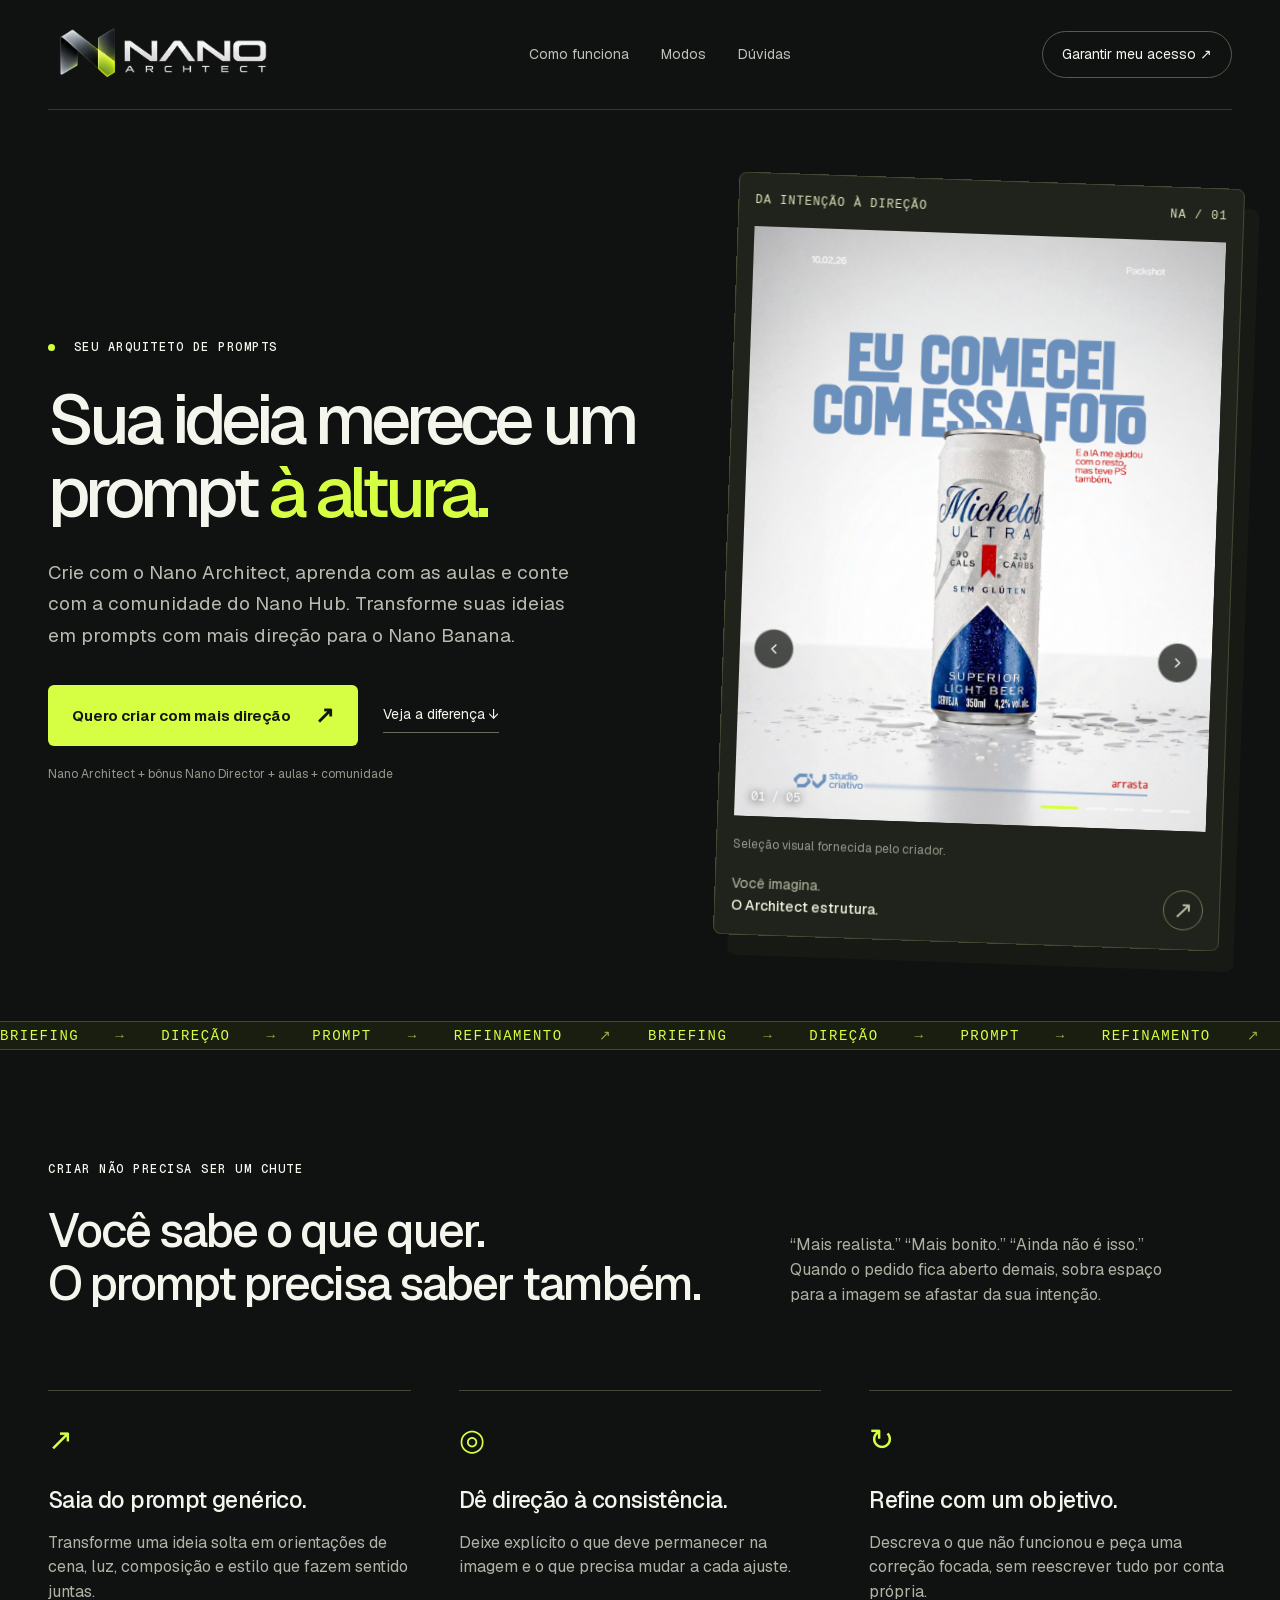
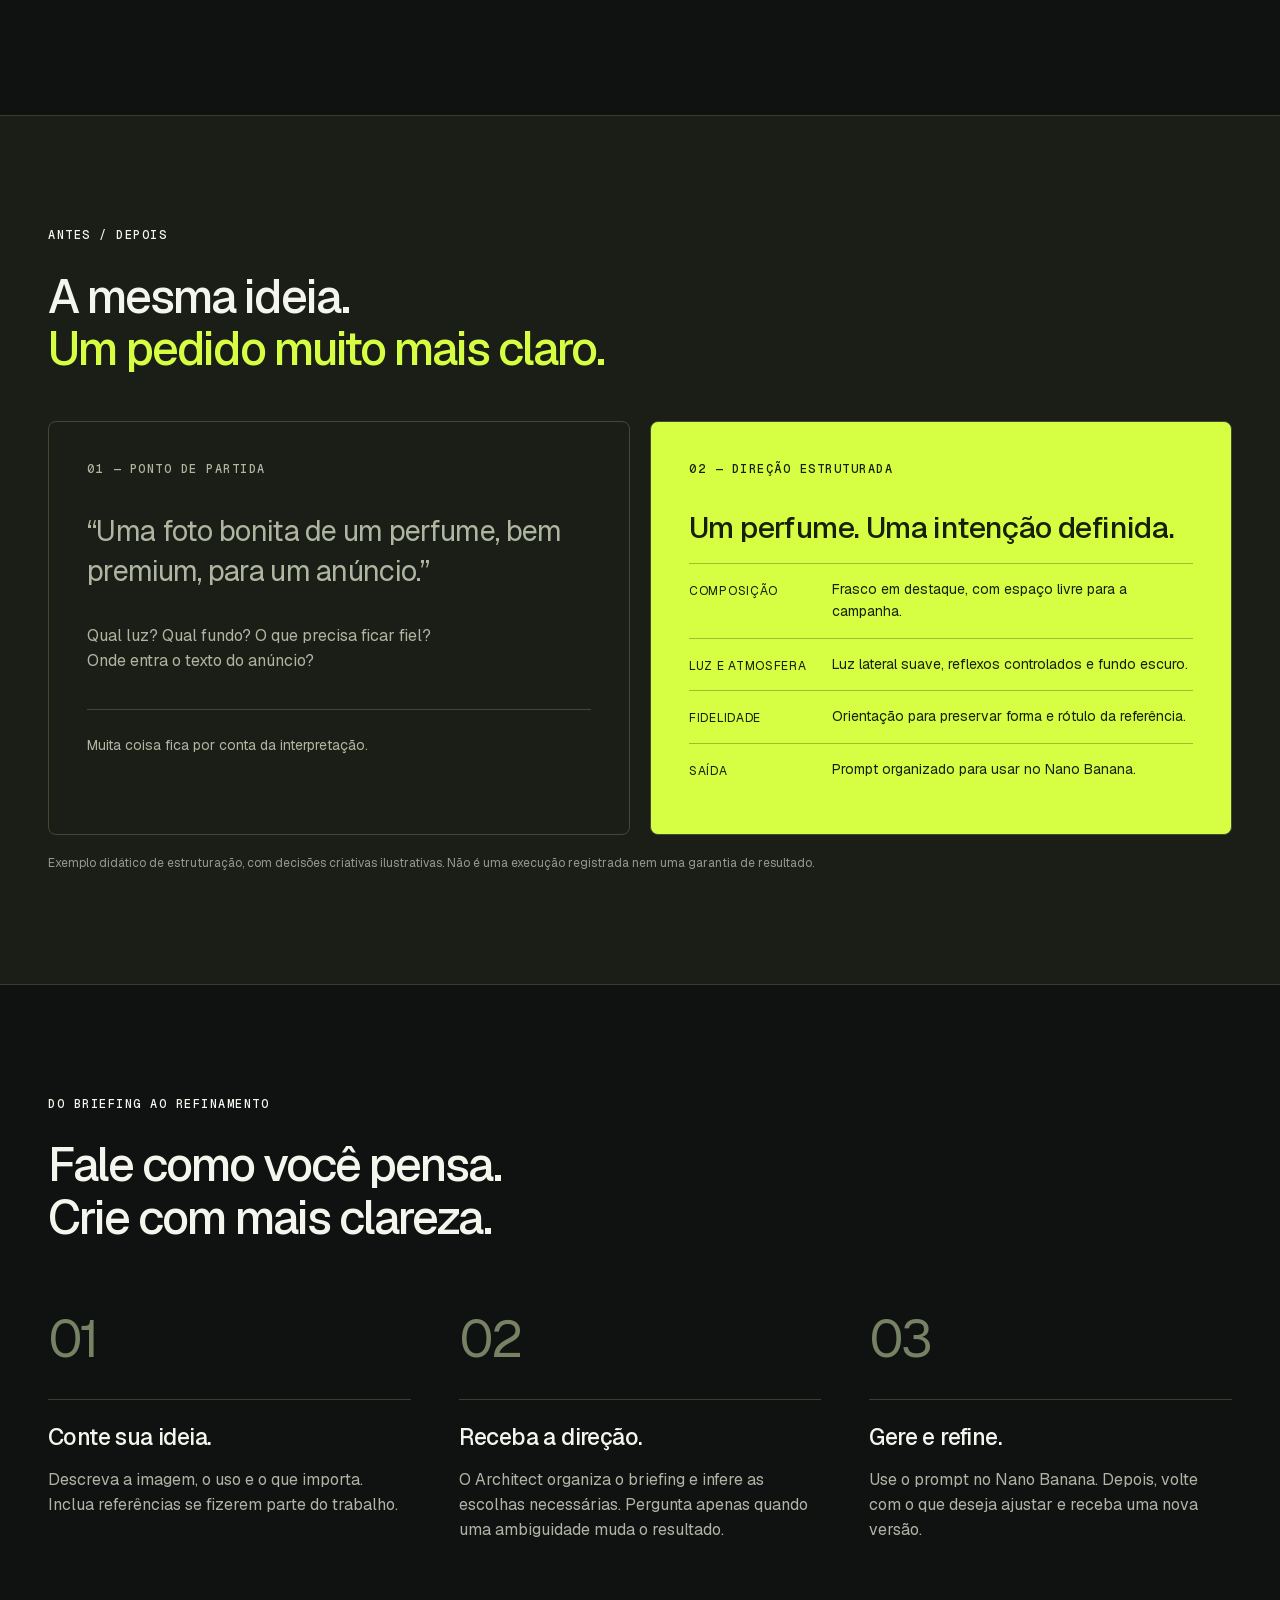
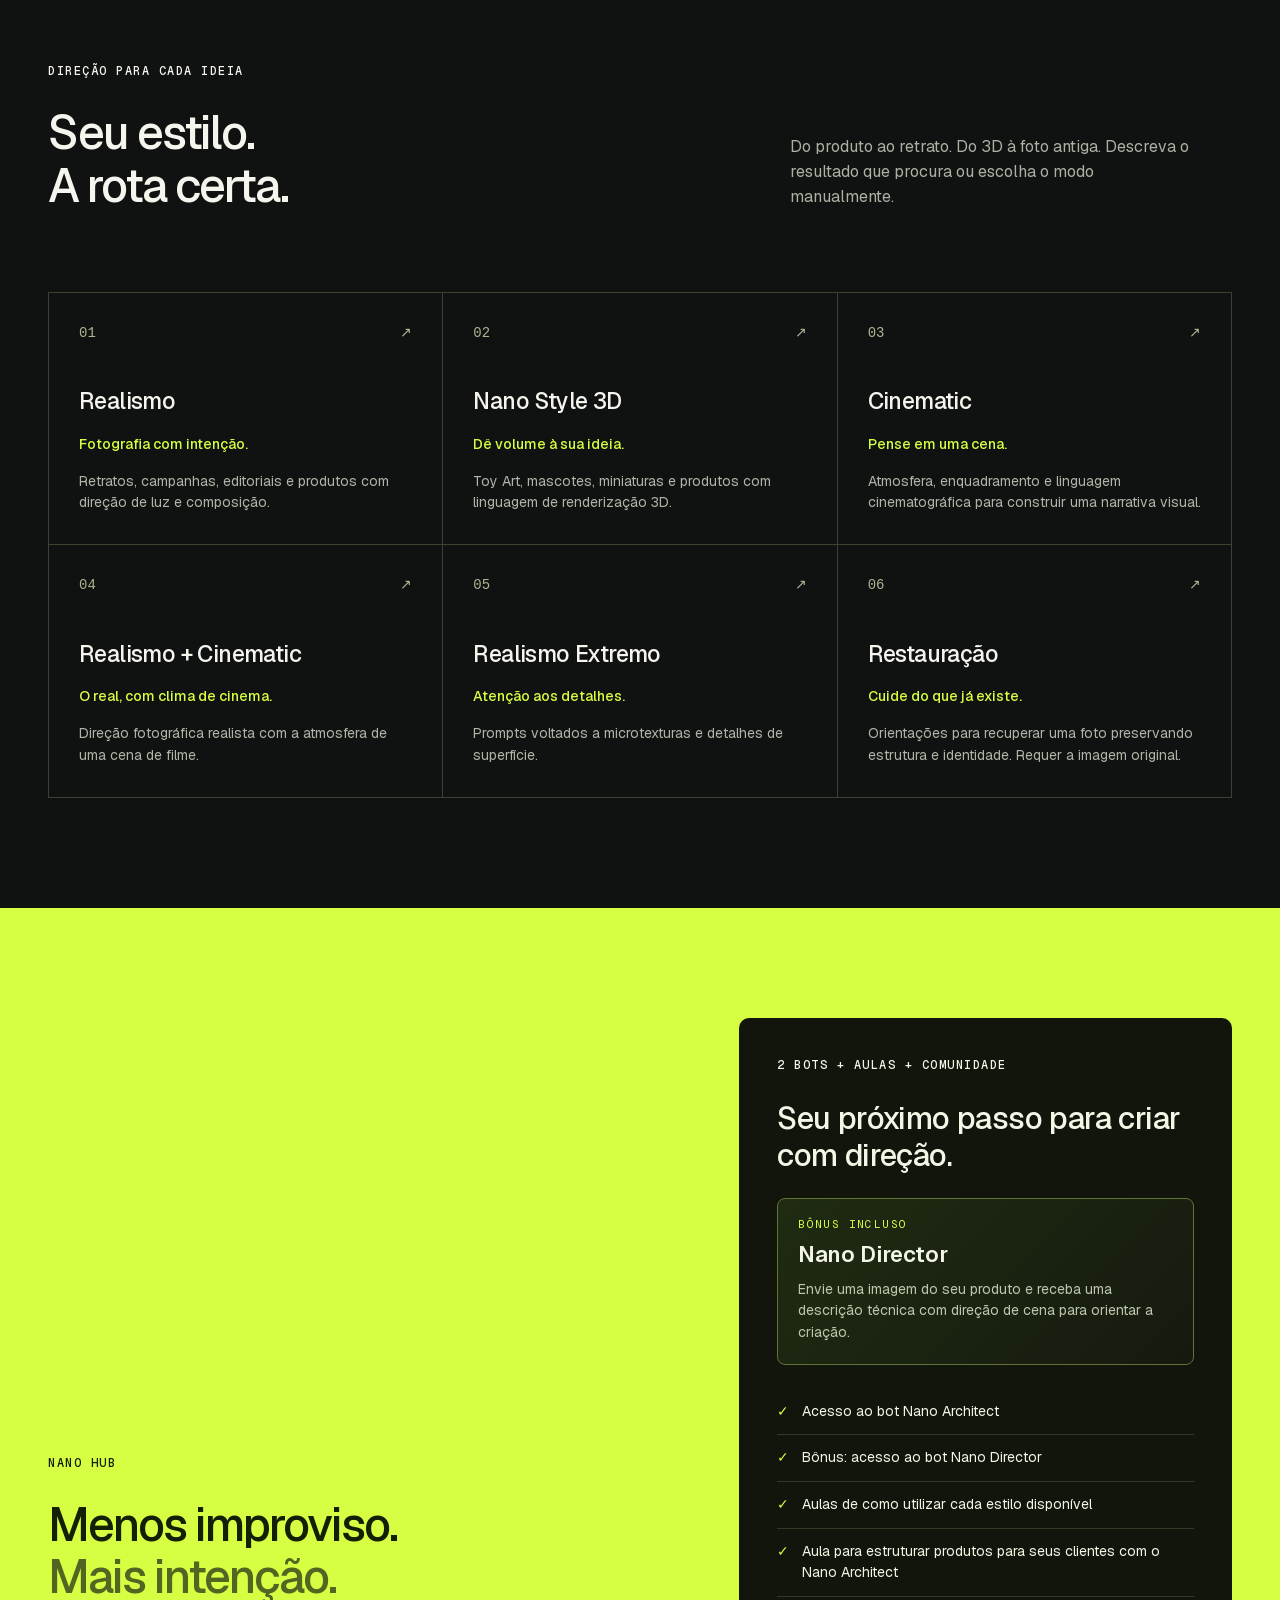
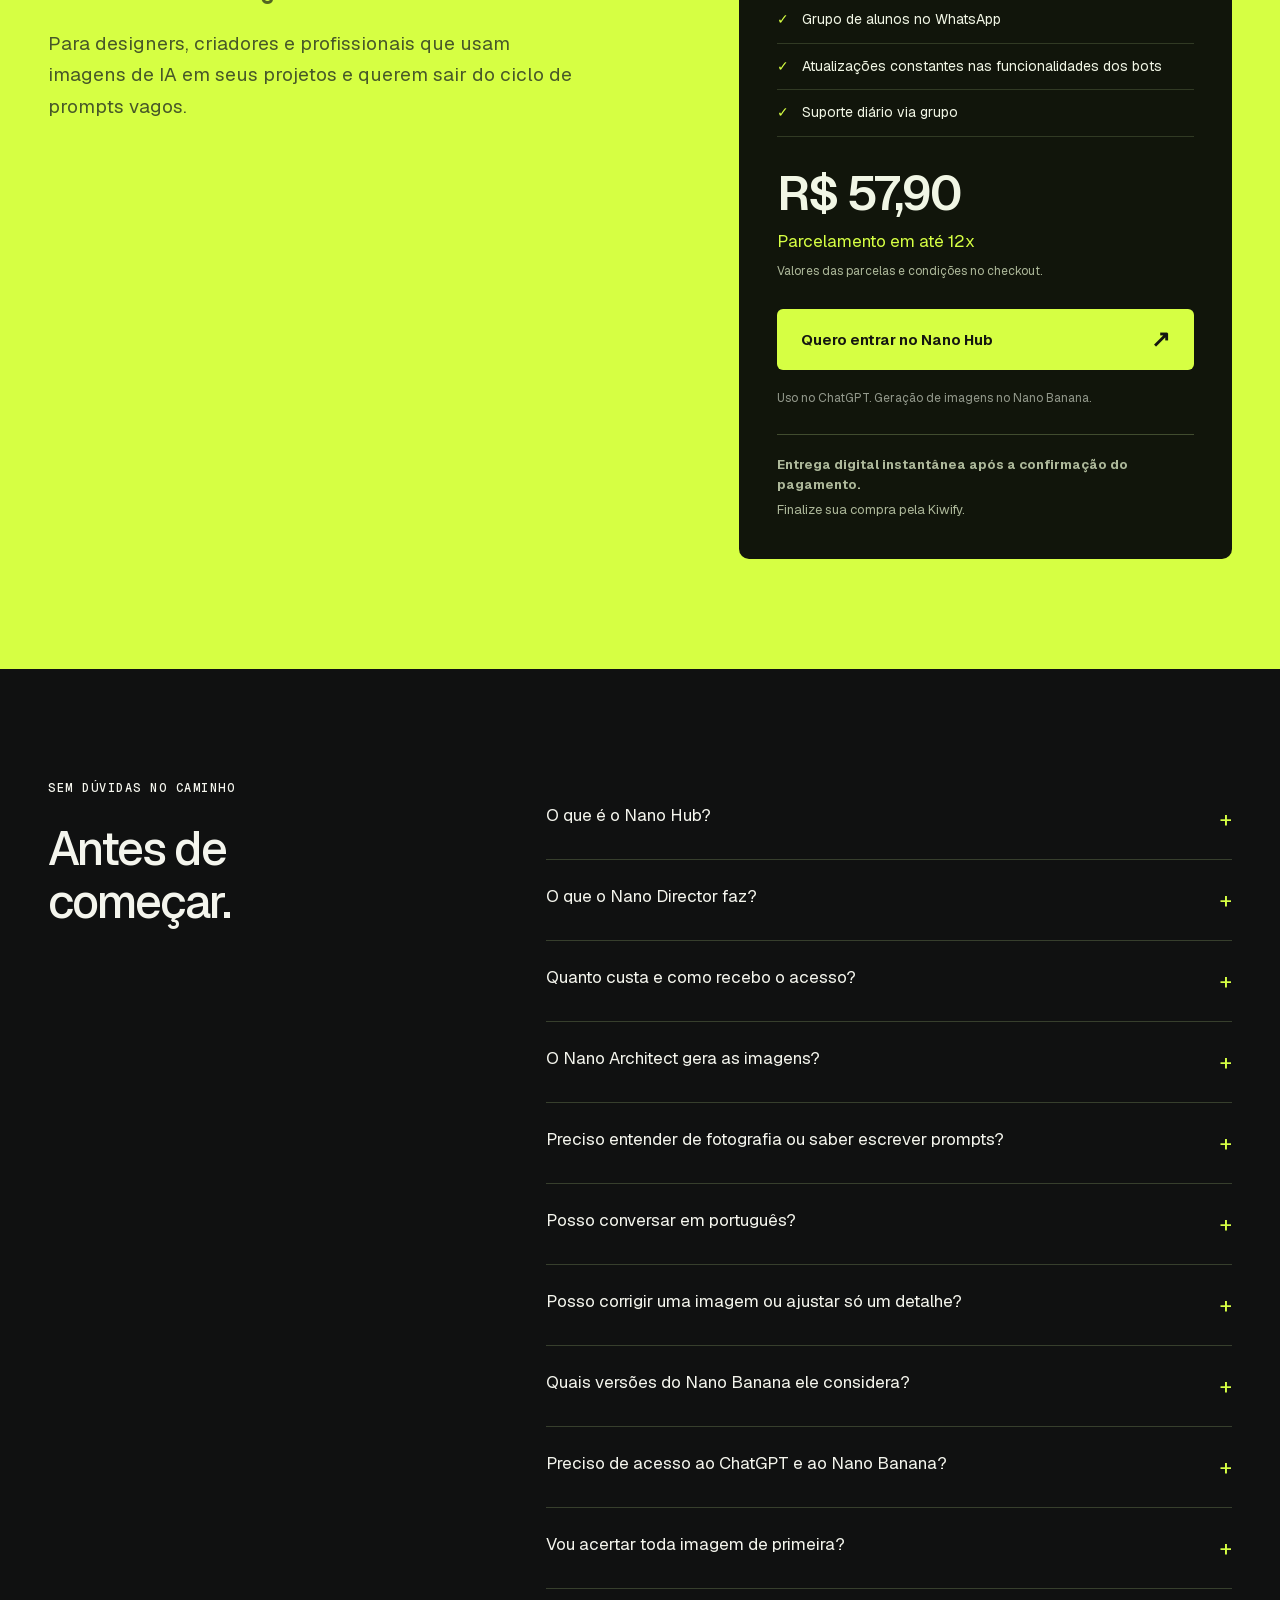
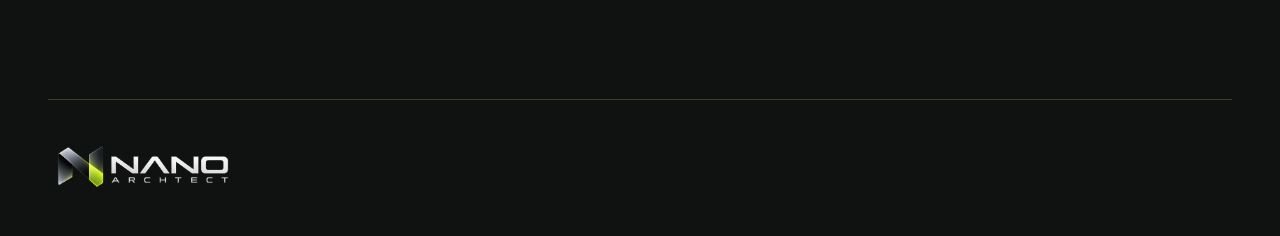
==== commit ca839226: "Add Nano Director bonus to offer" ====
--- a/index.html
+++ b/index.html
@@ -1,4 +1,4 @@
-<!DOCTYPE html><html lang="pt-BR"><head><meta charSet="utf-8"/><meta name="viewport" content="width=device-width, initial-scale=1"/><link rel="stylesheet" href="/_next/static/css/index.BEBmp3bp.css" data-rsc-css-href="/_next/static/css/index.BEBmp3bp.css" data-precedence="vite-rsc/importer-resources"/><link rel="modulepreload" fetchPriority="low" href="/_next/static/chunks/index-CxUbt1tJ.js"/><script src="/_next/static/chunks/rolldown-runtime-C60lm6uB.js" type="module" async=""></script><script src="/_next/static/chunks/framework-D_rUT4EX.js" type="module" async=""></script><link rel="modulepreload" href="/_next/static/chunks/layout-segment-context-tFUM57VA.js" crossorigin=""/><link rel="modulepreload" href="/_next/static/chunks/animations-BIHNtCaT.js" crossorigin=""/><link rel="modulepreload" href="/_next/static/chunks/hero-carousel-BTRps07T.js" crossorigin=""/><title>Nano Hub — Sua ideia merece um prompt à altura.</title><meta name="description" content="Nano Architect, aulas e comunidade para criar com mais direção no Nano Banana. Nano Hub por R$ 57,90, com parcelamento em até 12x."/><script>Object.assign(((self[Symbol.for("vinext.navigationRuntime")]??={bootstrap:{routeManifest:null},functions:{}}).bootstrap.rsc??={rsc:[]}),{params:{},nav:{"pathname":"/","searchParams":[]}})</script><link rel="modulepreload" href="/_next/static/chunks/index-CxUbt1tJ.js" />
+<!DOCTYPE html><html lang="pt-BR"><head><meta charSet="utf-8"/><meta name="viewport" content="width=device-width, initial-scale=1"/><link rel="stylesheet" href="/_next/static/css/index.Dhio4lgH.css" data-rsc-css-href="/_next/static/css/index.Dhio4lgH.css" data-precedence="vite-rsc/importer-resources"/><link rel="modulepreload" fetchPriority="low" href="/_next/static/chunks/index-BXrYdMkO.js"/><script src="/_next/static/chunks/rolldown-runtime-C60lm6uB.js" type="module" async=""></script><script src="/_next/static/chunks/framework-D_rUT4EX.js" type="module" async=""></script><link rel="modulepreload" href="/_next/static/chunks/layout-segment-context-C3N2Vt81.js" crossorigin=""/><link rel="modulepreload" href="/_next/static/chunks/animations-BIHNtCaT.js" crossorigin=""/><link rel="modulepreload" href="/_next/static/chunks/hero-carousel-BTRps07T.js" crossorigin=""/><title>Nano Hub — Sua ideia merece um prompt à altura.</title><meta name="description" content="Nano Architect, aulas e comunidade para criar com mais direção no Nano Banana. Nano Hub por R$ 57,90, com parcelamento em até 12x."/><script>Object.assign(((self[Symbol.for("vinext.navigationRuntime")]??={bootstrap:{routeManifest:null},functions:{}}).bootstrap.rsc??={rsc:[]}),{params:{},nav:{"pathname":"/","searchParams":[]}})</script><link rel="modulepreload" href="/_next/static/chunks/index-BXrYdMkO.js" />
 <link rel="preload" href="/_next/static/_vinext_fonts/geist-8ac0455e797f/geist-98bbbccb.woff2" as="font" type="font/woff2" crossorigin />
 <link rel="preload" href="/_next/static/_vinext_fonts/geist-mono-00e989178794/geist-mono-013b2f2f.woff2" as="font" type="font/woff2" crossorigin />
 <style data-vinext-fonts>/* cyrillic-ext */
@@ -128,4 +128,4 @@
 
 .__variable_geist_mono_1001rt9 { --font-geist-mono: 'Geist Mono', 'Geist Mono Fallback'; }
 </style>
-</head><body class="__variable_geist_19ysh9d __variable_geist_mono_1001rt9 antialiased"><a class="skip" href="#conteudo">Pular para o conteúdo</a><header class="nav wrap"><a class="brand" href="#" aria-label="Nano Architect — início"><picture><source media="(max-width: 700px)" srcSet="/nano-architect-vertical.png"/><img src="/nano-architect-horizontal.png" alt="Nano Architect" width="2172" height="724"/></picture></a><nav aria-label="Navegação principal"><a href="#como-funciona">Como funciona</a><a href="#modos">Modos</a><a href="#faq">Dúvidas</a></nav><a class="nav-cta" href="https://pay.kiwify.com.br/nAX45od">Garantir meu acesso ↗</a></header><main id="conteudo"><section class="hero wrap"><div class="hero-copy"><p class="eyebrow"><span></span> SEU ARQUITETO DE PROMPTS</p><h1>Sua ideia merece um prompt <em>à altura.</em></h1><p class="lead">Crie com o Nano Architect, aprenda com as aulas e conte com a comunidade do Nano Hub. Transforme suas ideias em prompts com mais direção para o Nano Banana.</p><div class="actions"><a class="button" href="https://pay.kiwify.com.br/nAX45od">Quero criar com mais direção <span>↗</span></a><a class="text-link" href="#antes-depois">Veja a diferença ↓</a></div><p class="micro">Nano Architect + aulas + comunidade · Tudo no Nano Hub</p></div><div class="hero-visual"><div class="visual-label">DA INTENÇÃO À DIREÇÃO <span>NA / 01</span></div><div class="art-slot"><div class="hero-carousel"><div class="relative" role="region" aria-roledescription="carousel" data-slot="carousel" aria-label="Galeria de imagens"><div class="overflow-hidden" data-slot="carousel-content"><div class="flex ml-0"><div role="group" aria-roledescription="slide" data-slot="carousel-item" class="min-w-0 shrink-0 grow-0 basis-full pl-0" aria-label="1 de 5"><img src="/michelob-01.jpg" alt="Duas latas de Michelob Ultra sobre cadeira de praia amarela" width="1194" height="1600" loading="eager" fetchPriority="high"/></div><div role="group" aria-roledescription="slide" data-slot="carousel-item" class="min-w-0 shrink-0 grow-0 basis-full pl-0" aria-label="2 de 5"><img src="/michelob-02.jpg" alt="Latas de Michelob Ultra em uma caixa térmica com gelo" width="1194" height="1600" loading="lazy" fetchPriority="auto"/></div><div role="group" aria-roledescription="slide" data-slot="carousel-item" class="min-w-0 shrink-0 grow-0 basis-full pl-0" aria-label="3 de 5"><img src="/michelob-03.jpg" alt="Mão segurando uma lata de Michelob Ultra junto à piscina" width="1194" height="1600" loading="lazy" fetchPriority="auto"/></div><div role="group" aria-roledescription="slide" data-slot="carousel-item" class="min-w-0 shrink-0 grow-0 basis-full pl-0" aria-label="4 de 5"><img src="/michelob-04.jpg" alt="Homem na praia oferecendo uma lata de Michelob Ultra" width="1194" height="1600" loading="lazy" fetchPriority="auto"/></div><div role="group" aria-roledescription="slide" data-slot="carousel-item" class="min-w-0 shrink-0 grow-0 basis-full pl-0" aria-label="5 de 5"><img src="/michelob-05.jpg" alt="Mão segurando uma lata de Michelob Ultra diante de cadeiras de praia" width="1194" height="1600" loading="lazy" fetchPriority="auto"/></div></div></div><button type="button" data-disabled="" tabindex="0" disabled="" data-slot="carousel-previous" aria-label="Imagem anterior" class="group/button inline-flex shrink-0 items-center justify-center border bg-clip-padding text-sm font-medium whitespace-nowrap transition-all outline-none select-none focus-visible:border-ring focus-visible:ring-3 focus-visible:ring-ring/50 active:not-aria-[haspopup]:translate-y-px disabled:pointer-events-none disabled:opacity-50 aria-invalid:border-destructive aria-invalid:ring-3 aria-invalid:ring-destructive/20 dark:aria-invalid:border-destructive/50 dark:aria-invalid:ring-destructive/40 [&amp;_svg]:pointer-events-none [&amp;_svg]:shrink-0 [&amp;_svg:not([class*=&#x27;size-&#x27;])]:size-4 border-border bg-background hover:bg-muted hover:text-foreground aria-expanded:bg-muted aria-expanded:text-foreground dark:border-input dark:bg-input/30 dark:hover:bg-input/50 size-7 in-data-[slot=button-group]:rounded-lg rounded-full absolute touch-manipulation inset-y-0 -left-12 my-auto carousel-arrow carousel-arrow-prev"><svg xmlns="http://www.w3.org/2000/svg" width="24" height="24" viewBox="0 0 24 24" fill="none" stroke="currentColor" stroke-width="2" stroke-linecap="round" stroke-linejoin="round" class="lucide lucide-chevron-left cn-rtl-flip" aria-hidden="true"><path d="m15 18-6-6 6-6"></path></svg><span class="sr-only">Previous slide</span></button><button type="button" data-disabled="" tabindex="0" disabled="" data-slot="carousel-next" aria-label="Próxima imagem" class="group/button inline-flex shrink-0 items-center justify-center border bg-clip-padding text-sm font-medium whitespace-nowrap transition-all outline-none select-none focus-visible:border-ring focus-visible:ring-3 focus-visible:ring-ring/50 active:not-aria-[haspopup]:translate-y-px disabled:pointer-events-none disabled:opacity-50 aria-invalid:border-destructive aria-invalid:ring-3 aria-invalid:ring-destructive/20 dark:aria-invalid:border-destructive/50 dark:aria-invalid:ring-destructive/40 [&amp;_svg]:pointer-events-none [&amp;_svg]:shrink-0 [&amp;_svg:not([class*=&#x27;size-&#x27;])]:size-4 border-border bg-background hover:bg-muted hover:text-foreground aria-expanded:bg-muted aria-expanded:text-foreground dark:border-input dark:bg-input/30 dark:hover:bg-input/50 size-7 in-data-[slot=button-group]:rounded-lg rounded-full absolute touch-manipulation inset-y-0 -right-12 my-auto carousel-arrow carousel-arrow-next"><svg xmlns="http://www.w3.org/2000/svg" width="24" height="24" viewBox="0 0 24 24" fill="none" stroke="currentColor" stroke-width="2" stroke-linecap="round" stroke-linejoin="round" class="lucide lucide-chevron-right cn-rtl-flip" aria-hidden="true"><path d="m9 18 6-6-6-6"></path></svg><span class="sr-only">Next slide</span></button></div><div class="carousel-status"><span>01<!-- --> / <!-- -->05</span><div class="carousel-dots" aria-label="Escolher imagem"><button type="button" class="is-active" aria-label="Ir para imagem 1" aria-current="true"></button><button type="button" class="" aria-label="Ir para imagem 2"></button><button type="button" class="" aria-label="Ir para imagem 3"></button><button type="button" class="" aria-label="Ir para imagem 4"></button><button type="button" class="" aria-label="Ir para imagem 5"></button></div></div></div></div><p class="micro">Seleção visual fornecida pelo criador.</p><div class="visual-caption"><span>Você imagina.<br/><strong>O Architect estrutura.</strong></span><span class="circle-arrow">↗</span></div></div></section><div class="ticker" aria-label="Briefing, direção, prompt e refinamento"><div class="ticker-track" aria-hidden="true"><div class="ticker-group"><span class="ticker-sequence">BRIEFING <span>→</span> DIREÇÃO <span>→</span> PROMPT <span>→</span> REFINAMENTO <span>↗</span></span><span class="ticker-sequence">BRIEFING <span>→</span> DIREÇÃO <span>→</span> PROMPT <span>→</span> REFINAMENTO <span>↗</span></span></div><div class="ticker-group"><span class="ticker-sequence">BRIEFING <span>→</span> DIREÇÃO <span>→</span> PROMPT <span>→</span> REFINAMENTO <span>↗</span></span><span class="ticker-sequence">BRIEFING <span>→</span> DIREÇÃO <span>→</span> PROMPT <span>→</span> REFINAMENTO <span>↗</span></span></div></div></div><section class="section wrap" id="beneficios"><p class="eyebrow">CRIAR NÃO PRECISA SER UM CHUTE</p><div class="section-heading"><h2>Você sabe o que quer.<br/>O prompt precisa saber também.</h2><p>“Mais realista.” “Mais bonito.” “Ainda não é isso.” Quando o pedido fica aberto demais, sobra espaço para a imagem se afastar da sua intenção.</p></div><div class="benefits"><article><span>↗</span><h3>Saia do prompt genérico.</h3><p>Transforme uma ideia solta em orientações de cena, luz, composição e estilo que fazem sentido juntas.</p></article><article><span>◎</span><h3>Dê direção à consistência.</h3><p>Deixe explícito o que deve permanecer na imagem e o que precisa mudar a cada ajuste.</p></article><article><span>↻</span><h3>Refine com um objetivo.</h3><p>Descreva o que não funcionou e peça uma correção focada, sem reescrever tudo por conta própria.</p></article></div></section><section class="comparison section" id="antes-depois"><div class="wrap"><p class="eyebrow">ANTES / DEPOIS</p><h2>A mesma ideia.<br/><em>Um pedido muito mais claro.</em></h2><div class="compare-grid"><article class="before"><p class="eyebrow">01 — PONTO DE PARTIDA</p><blockquote>“Uma foto bonita de um perfume, bem premium, para um anúncio.”</blockquote><p>Qual luz? Qual fundo? O que precisa ficar fiel? Onde entra o texto do anúncio?</p><div class="tagline">Muita coisa fica por conta da interpretação.</div></article><article class="after"><p class="eyebrow">02 — DIREÇÃO ESTRUTURADA</p><h3>Um perfume. Uma intenção definida.</h3><dl><div><dt>Composição</dt><dd>Frasco em destaque, com espaço livre para a campanha.</dd></div><div><dt>Luz e atmosfera</dt><dd>Luz lateral suave, reflexos controlados e fundo escuro.</dd></div><div><dt>Fidelidade</dt><dd>Orientação para preservar forma e rótulo da referência.</dd></div><div><dt>Saída</dt><dd>Prompt organizado para usar no Nano Banana.</dd></div></dl></article></div><p class="micro">Exemplo didático de estruturação, com decisões criativas ilustrativas. Não é uma execução registrada nem uma garantia de resultado.</p></div></section><section class="section wrap" id="como-funciona"><p class="eyebrow">DO BRIEFING AO REFINAMENTO</p><h2>Fale como você pensa.<br/>Crie com mais clareza.</h2><div class="steps"><article><span>01</span><h3>Conte sua ideia.</h3><p>Descreva a imagem, o uso e o que importa. Inclua referências se fizerem parte do trabalho.</p></article><article><span>02</span><h3>Receba a direção.</h3><p>O Architect organiza o briefing e infere as escolhas necessárias. Pergunta apenas quando uma ambiguidade muda o resultado.</p></article><article><span>03</span><h3>Gere e refine.</h3><p>Use o prompt no Nano Banana. Depois, volte com o que deseja ajustar e receba uma nova versão.</p></article></div></section><section class="section modes wrap" id="modos"><div class="section-heading"><div><p class="eyebrow">DIREÇÃO PARA CADA IDEIA</p><h2>Seu estilo.<br/>A rota certa.</h2></div><p>Do produto ao retrato. Do 3D à foto antiga. Descreva o resultado que procura ou escolha o modo manualmente.</p></div><div class="mode-grid"><article><div class="mode-top"><span>01</span><span>↗</span></div><h3>Realismo</h3><strong>Fotografia com intenção.</strong><p>Retratos, campanhas, editoriais e produtos com direção de luz e composição.</p></article><article><div class="mode-top"><span>02</span><span>↗</span></div><h3>Nano Style 3D</h3><strong>Dê volume à sua ideia.</strong><p>Toy Art, mascotes, miniaturas e produtos com linguagem de renderização 3D.</p></article><article><div class="mode-top"><span>03</span><span>↗</span></div><h3>Cinematic</h3><strong>Pense em uma cena.</strong><p>Atmosfera, enquadramento e linguagem cinematográfica para construir uma narrativa visual.</p></article><article><div class="mode-top"><span>04</span><span>↗</span></div><h3>Realismo + Cinematic</h3><strong>O real, com clima de cinema.</strong><p>Direção fotográfica realista com a atmosfera de uma cena de filme.</p></article><article><div class="mode-top"><span>05</span><span>↗</span></div><h3>Realismo Extremo</h3><strong>Atenção aos detalhes.</strong><p>Prompts voltados a microtexturas e detalhes de superfície.</p></article><article><div class="mode-top"><span>06</span><span>↗</span></div><h3>Restauração</h3><strong>Cuide do que já existe.</strong><p>Orientações para recuperar uma foto preservando estrutura e identidade. Requer a imagem original.</p></article></div></section><section class="offer section" id="oferta"><div class="wrap offer-grid"><div><p class="eyebrow">NANO HUB</p><h2>Menos improviso.<br/><em>Mais intenção.</em></h2><p class="lead">Para designers, criadores e profissionais que usam imagens de IA em seus projetos e querem sair do ciclo de prompts vagos.</p></div><div class="offer-card"><p class="eyebrow">BOT + AULAS + COMUNIDADE</p><h3>Seu próximo passo para criar com direção.</h3><ul><li>Acesso ao bot Nano Architect</li><li>Aulas de como utilizar cada estilo disponível</li><li>Aula para estruturar produtos para seus clientes com o Nano Architect</li><li>Grupo de alunos no WhatsApp</li><li>Atualizações constantes nas funcionalidades do bot</li><li>Suporte diário via grupo</li></ul><div class="price"><strong>R$ 57,90</strong><p>Parcelamento em até 12x</p><small>Valores das parcelas e condições no checkout.</small></div><a class="button" href="https://pay.kiwify.com.br/nAX45od">Quero entrar no Nano Hub <span>↗</span></a><p class="micro">Uso no ChatGPT. Geração de imagens no Nano Banana.</p><div class="access-note"><strong>Entrega digital instantânea após a confirmação do pagamento.</strong><p>Finalize sua compra pela Kiwify.</p></div></div></div></section><section class="section wrap faq" id="faq"><div><p class="eyebrow">SEM DÚVIDAS NO CAMINHO</p><h2>Antes de<br/>começar.</h2></div><div><details><summary>O que é o Nano Hub?<span>+</span></summary><p>É a oferta que reúne o acesso ao Nano Architect, aulas para usar os estilos e estruturar produtos para clientes, grupo de alunos no WhatsApp, atualizações do bot e suporte diário via grupo. O Nano Architect é o GPT personalizado incluído no Hub.</p></details><details><summary>Quanto custa e como recebo o acesso?<span>+</span></summary><p>O Nano Hub custa R$ 57,90, com parcelamento em até 12x. Confira os valores das parcelas e as condições no checkout da Kiwify. A entrega é digital e acontece após a confirmação do pagamento.</p></details><details><summary>O Nano Architect gera as imagens?<span>+</span></summary><p>Ele transforma seu briefing em um prompt para geração ou edição. Você leva esse prompt ao Nano Banana para produzir a imagem e pode voltar ao Architect para refiná-lo.</p></details><details><summary>Preciso entender de fotografia ou saber escrever prompts?<span>+</span></summary><p>Você pode começar descrevendo o que quer em linguagem comum. O Architect infere estilo, formato e perfil técnico quando há informação suficiente. Se uma dúvida mudar o resultado, ele pergunta. Suas preferências explícitas têm prioridade.</p></details><details><summary>Posso conversar em português?<span>+</span></summary><p>Sim. Ele atende em português, inglês e espanhol. O prompt final é entregue em inglês, acompanhado de tradução no idioma da conversa.</p></details><details><summary>Posso corrigir uma imagem ou ajustar só um detalhe?<span>+</span></summary><p>Sim. Você pode pedir mudanças de iluminação, composição, paleta, estilo e outros detalhes. Em um refinamento da mesma imagem, o prompt é ajustado com orientação para preservar o que você não pediu para mudar.</p></details><details><summary>Quais versões do Nano Banana ele considera?<span>+</span></summary><p>O fluxo documentado contempla Nano Banana Pro, Nano Banana 2 e Nano Banana original. O Architect sugere um modelo conforme a tarefa; você também pode indicar sua preferência.</p></details><details><summary>Preciso de acesso ao ChatGPT e ao Nano Banana?<span>+</span></summary><p>Sim. O Architect é um GPT personalizado usado no ChatGPT, e a geração acontece no Nano Banana. A oferta não inclui assinaturas nem créditos dessas plataformas. Verifique os requisitos de acesso aplicáveis às suas contas.</p></details><details><summary>Vou acertar toda imagem de primeira?<span>+</span></summary><p>Não há garantia de resultado perfeito. A proposta é dar mais clareza ao pedido e orientar correções, reduzindo decisões vagas no processo. O resultado também depende do modelo, das referências e do briefing.</p></details></div></section></main><footer class="wrap"><a class="brand" href="#" aria-label="Nano Architect — início"><picture><source media="(max-width: 700px)" srcSet="/nano-architect-vertical.png"/><img src="/nano-architect-horizontal.png" alt="Nano Architect" width="2172" height="724" loading="lazy"/></picture></a><p>Sua ideia. Com direção.</p><a href="#conteudo">Voltar ao início ↑</a></footer><script type="module" src="/_next/static/chunks/index-CxUbt1tJ.js" id="_R_" async=""></script><script>((self[Symbol.for("vinext.navigationRuntime")]??={bootstrap:{routeManifest:null},functions:{}}).bootstrap.rsc??={rsc:[]}).rsc.push("0:{\"page:/\":\"$L1\",\"layout:/\":\"$L2\",\"route:/\":\"$L3\",\"__route\":\"route:/\",\"__interceptionContext\":null,\"__layoutIds\":[\"layout:/\"],\"__rootLayout\":\"/\",\"__bfcacheSegmentIdentities\":{\"layout:/\":\"[\\\"layout\\\",\\\"layout:/\\\",\\\"root-boundary:/\\\",\\\"\\\"]\",\"page:/\":\"[\\\"page\\\",\\\"page:/\\\",\\\"root-boundary:/\\\",\\\"\\\"]\"},\"__srcPage\":[\"page\"],\"__layoutFlags\":{\"layout:/\":\"s\"},\"__artifactCompatibility\":{\"schemaVersion\":1,\"graphVersion\":\"app-route-graph:1177fd80f83fa7b0\",\"deploymentVersion\":\"b9559271-f5f0-466a-b71a-028f15268db4\",\"appElementsSchemaVersion\":1,\"rscPayloadSchemaVersion\":1,\"rootBoundaryId\":\"/\",\"renderEpoch\":null}}\n")</script><script>((self[Symbol.for("vinext.navigationRuntime")]??={bootstrap:{routeManifest:null},functions:{}}).bootstrap.rsc??={rsc:[]}).rsc.push("4:I[\"8c0f216c4604\",[],\"Children\",1]\n")</script><script>((self[Symbol.for("vinext.navigationRuntime")]??={bootstrap:{routeManifest:null},functions:{}}).bootstrap.rsc??={rsc:[]}).rsc.push("5:I[\"593f344dc510\",[],\"GlobalErrorBoundary\",1]\n")</script><script>((self[Symbol.for("vinext.navigationRuntime")]??={bootstrap:{routeManifest:null},functions:{}}).bootstrap.rsc??={rsc:[]}).rsc.push("6:I[\"0b874ad30386\",[],\"default\",1]\n")</script><script>((self[Symbol.for("vinext.navigationRuntime")]??={bootstrap:{routeManifest:null},functions:{}}).bootstrap.rsc??={rsc:[]}).rsc.push("7:I[\"593f344dc510\",[],\"ErrorBoundary\",1]\n")</script><script>((self[Symbol.for("vinext.navigationRuntime")]??={bootstrap:{routeManifest:null},functions:{}}).bootstrap.rsc??={rsc:[]}).rsc.push("8:I[\"15c18cfaeeff\",[],\"LayoutSegmentProvider\",1]\n")</script><script>((self[Symbol.for("vinext.navigationRuntime")]??={bootstrap:{routeManifest:null},functions:{}}).bootstrap.rsc??={rsc:[]}).rsc.push("9:I[\"8c0f216c4604\",[],\"Slot\",1]\n")</script><script>((self[Symbol.for("vinext.navigationRuntime")]??={bootstrap:{routeManifest:null},functions:{}}).bootstrap.rsc??={rsc:[]}).rsc.push("a:I[\"593f344dc510\",[],\"NotFoundBoundary\",1]\n")</script><script>((self[Symbol.for("vinext.navigationRuntime")]??={bootstrap:{routeManifest:null},functions:{}}).bootstrap.rsc??={rsc:[]}).rsc.push("b:I[\"9276801271d6\",[],\"AppRouterScrollTarget\",1]\n")</script><script>((self[Symbol.for("vinext.navigationRuntime")]??={bootstrap:{routeManifest:null},functions:{}}).bootstrap.rsc??={rsc:[]}).rsc.push("c:I[\"593f344dc510\",[],\"RedirectBoundary\",1]\n")</script><script>((self[Symbol.for("vinext.navigationRuntime")]??={bootstrap:{routeManifest:null},functions:{}}).bootstrap.rsc??={rsc:[]}).rsc.push(":HL[\"/_next/static/css/index.BEBmp3bp.css\",\"style\"     ]\n")</script><script>((self[Symbol.for("vinext.navigationRuntime")]??={bootstrap:{routeManifest:null},functions:{}}).bootstrap.rsc??={rsc:[]}).rsc.push("2:[[[\"$\",\"link\",\"css:/_next/static/css/index.BEBmp3bp.css\",{\"rel\":\"stylesheet\",\"precedence\":\"vite-rsc/importer-resources\",\"href\":\"/_next/static/css/index.BEBmp3bp.css\",\"data-rsc-css-href\":\"/_next/static/css/index.BEBmp3bp.css\"}],\"$undefined\"],[\"$\",\"html\",null,{\"lang\":\"pt-BR\",\"children\":[\"$\",\"body\",null,{\"className\":\"__variable_geist_19ysh9d __variable_geist_mono_1001rt9 antialiased\",\"children\":[\"$\",\"$L4\",null,{}]}]}]]\n")</script><script>((self[Symbol.for("vinext.navigationRuntime")]??={bootstrap:{routeManifest:null},functions:{}}).bootstrap.rsc??={rsc:[]}).rsc.push("3:[[[\"$\",\"meta\",null,{\"charSet\":\"utf-8\"}],[[\"$\",\"title\",\"0\",{\"children\":\"Nano Hub — Sua ideia merece um prompt à altura.\"}],[\"$\",\"meta\",\"1\",{\"name\":\"description\",\"content\":\"Nano Architect, aulas e comunidade para criar com mais direção no Nano Banana. Nano Hub por R$ 57,90, com parcelamento em até 12x.\"}]],[[\"$\",\"meta\",\"0\",{\"name\":\"viewport\",\"content\":\"width=device-width, initial-scale=1\"}]]],[\"$\",\"$L5\",null,{\"fallback\":\"$6\",\"children\":[\"$\",\"$L7\",null,{\"fallback\":\"$6\",\"children\":[\"$\",\"$L8\",null,{\"providerId\":\"layout:/\",\"segmentMap\":{\"children\":[]},\"children\":[\"$\",\"$L9\",null,{\"id\":\"layout:/\",\"parallelSlots\":\"$undefined\",\"children\":[\"$\",\"$La\",null,{\"resetKey\":\"\",\"fallback\":[[\"$\",\"title\",null,{\"children\":\"404: This page could not be found.\"}],[\"$\",\"div\",null,{\"style\":{\"fontFamily\":\"system-ui,\\\"Segoe UI\\\",Roboto,Helvetica,Arial,sans-serif,\\\"Apple Color Emoji\\\",\\\"Segoe UI Emoji\\\"\",\"height\":\"100vh\",\"textAlign\":\"center\",\"display\":\"flex\",\"flexDirection\":\"column\",\"alignItems\":\"center\",\"justifyContent\":\"center\"},\"children\":[\"$\",\"div\",null,{\"children\":[[\"$\",\"style\",null,{\"dangerouslySetInnerHTML\":{\"__html\":\"body{color:#000;background:#fff;margin:0}.next-error-h1{border-right:1px solid rgba(0,0,0,.3)}@media (prefers-color-scheme:dark){body{color:#fff;background:#000}.next-error-h1{border-right:1px solid rgba(255,255,255,.3)}}\"}}],[\"$\",\"h1\",null,{\"className\":\"next-error-h1\",\"style\":{\"display\":\"inline-block\",\"margin\":\"0 20px 0 0\",\"padding\":\"0 23px 0 0\",\"fontSize\":24,\"fontWeight\":500,\"verticalAlign\":\"top\",\"lineHeight\":\"49px\"},\"children\":404}],[\"$\",\"div\",null,{\"style\":{\"display\":\"inline-block\"},\"children\":[\"$\",\"h2\",null,{\"style\":{\"fontSize\":14,\"fontWeight\":400,\"lineHeight\":\"49px\",\"margin\":0},\"children\":\"This page could not be found.\"}]}]]}]}]],\"children\":[\"$\",\"$Lb\",null,{\"children\":[\"$\",\"$Lc\",null,{\"children\":[[\"$\",\"$L8\",null,{\"providerId\":\"page:/\",\"segmentMap\":{\"children\":[\"__PAGE__\"]},\"children\":[\"$\",\"$L9\",null,{\"id\":\"page:/\"}]}],null]}]}]}]}]}]}]}],null,null]\n")</script><script>((self[Symbol.for("vinext.navigationRuntime")]??={bootstrap:{routeManifest:null},functions:{}}).bootstrap.rsc??={rsc:[]}).rsc.push("d:I[\"024ee82dac0a\",[],\"PageAnimations\",1]\n")</script><script>((self[Symbol.for("vinext.navigationRuntime")]??={bootstrap:{routeManifest:null},functions:{}}).bootstrap.rsc??={rsc:[]}).rsc.push("f:I[\"b89dc71d2309\",[],\"HeroCarousel\",1]\n")</script><script>((self[Symbol.for("vinext.navigationRuntime")]??={bootstrap:{routeManifest:null},functions:{}}).bootstrap.rsc??={rsc:[]}).rsc.push("e:[[\"$\",\"source\",null,{\"media\":\"(max-width: 700px)\",\"srcSet\":\"/nano-architect-vertical.png\"}],[\"$\",\"img\",null,{\"src\":\"/nano-architect-horizontal.png\",\"alt\":\"Nano Architect\",\"width\":\"2172\",\"height\":\"724\"}]]\n")</script><script>((self[Symbol.for("vinext.navigationRuntime")]??={bootstrap:{routeManifest:null},functions:{}}).bootstrap.rsc??={rsc:[]}).rsc.push("1:[[\"$\",\"$Ld\",null,{}],[\"$\",\"a\",null,{\"className\":\"skip\",\"href\":\"#conteudo\",\"children\":\"Pular para o conteúdo\"}],[\"$\",\"header\",null,{\"className\":\"nav wrap\",\"children\":[[\"$\",\"a\",null,{\"className\":\"brand\",\"href\":\"#\",\"aria-label\":\"Nano Architect — início\",\"children\":[\"$\",\"picture\",null,{\"children\":\"$e\"}]}],[\"$\",\"nav\",null,{\"aria-label\":\"Navegação principal\",\"children\":[[\"$\",\"a\",null,{\"href\":\"#como-funciona\",\"children\":\"Como funciona\"}],[\"$\",\"a\",null,{\"href\":\"#modos\",\"children\":\"Modos\"}],[\"$\",\"a\",null,{\"href\":\"#faq\",\"children\":\"Dúvidas\"}]]}],[\"$\",\"a\",null,{\"className\":\"nav-cta\",\"href\":\"https://pay.kiwify.com.br/nAX45od\",\"children\":\"Garantir meu acesso ↗\"}]]}],[\"$\",\"main\",null,{\"id\":\"conteudo\",\"children\":[[\"$\",\"section\",null,{\"className\":\"hero wrap\",\"children\":[[\"$\",\"div\",null,{\"className\":\"hero-copy\",\"children\":[[\"$\",\"p\",null,{\"className\":\"eyebrow\",\"children\":[[\"$\",\"span\",null,{}],\" SEU ARQUITETO DE PROMPTS\"]}],[\"$\",\"h1\",null,{\"children\":[\"Sua ideia merece um prompt \",[\"$\",\"em\",null,{\"children\":\"à altura.\"}]]}],[\"$\",\"p\",null,{\"className\":\"lead\",\"children\":\"Crie com o Nano Architect, aprenda com as aulas e conte com a comunidade do Nano Hub. Transforme suas ideias em prompts com mais direção para o Nano Banana.\"}],[\"$\",\"div\",null,{\"className\":\"actions\",\"children\":[[\"$\",\"a\",null,{\"className\":\"button\",\"href\":\"https://pay.kiwify.com.br/nAX45od\",\"children\":[\"Quero criar com mais direção \",[\"$\",\"span\",null,{\"children\":\"↗\"}]]}],[\"$\",\"a\",null,{\"className\":\"text-link\",\"href\":\"#antes-depois\",\"children\":\"Veja a diferença ↓\"}]]}],[\"$\",\"p\",null,{\"className\":\"micro\",\"children\":\"Nano Architect + aulas + comunidade · Tudo no Nano Hub\"}]]}],[\"$\",\"div\",null,{\"className\":\"hero-visual\",\"children\":[[\"$\",\"div\",null,{\"className\":\"visual-label\",\"children\":[\"DA INTENÇÃO À DIREÇÃO \",[\"$\",\"span\",null,{\"children\":\"NA / 01\"}]]}],[\"$\",\"div\",null,{\"className\":\"art-slot\",\"children\":[\"$\",\"$Lf\",null,{}]}],[\"$\",\"p\",null,{\"className\":\"micro\",\"children\":\"Seleção visual fornecida pelo criador.\"}],[\"$\",\"div\",null,{\"className\":\"visual-caption\",\"children\":[[\"$\",\"span\",null,{\"children\":[\"Você imagina.\",[\"$\",\"br\",null,{}],[\"$\",\"strong\",null,{\"children\":\"O Architect estrutura.\"}]]}],[\"$\",\"span\",null,{\"className\":\"circle-arrow\",\"children\":\"↗\"}]]}]]}]]}],[\"$\",\"div\",null,{\"className\":\"ticker\",\"aria-label\":\"Briefing, direção, prompt e refinamento\",\"children\":[\"$\",\"div\",null,{\"className\":\"ticker-track\",\"aria-hidden\":\"true\",\"children\":[[\"$\",\"div\",\"0\",{\"className\":\"ticker-group\",\"children\":[[\"$\",\"span\",\"0\",{\"className\":\"ticker-sequence\",\"children\":[\"BRIEFING \",[\"$\",\"span\",null,{\"children\":\"→\"}],\" DIREÇÃO \",[\"$\",\"span\",null,{\"children\":\"→\"}],\" PROMPT \",[\"$\",\"span\",null,{\"children\":\"→\"}],\" REFINAMENTO \",[\"$\",\"span\",null,{\"children\":\"↗\"}]]}],[\"$\",\"span\",\"1\",{\"className\":\"ticker-sequence\",\"children\":[\"BRIEFING \",[\"$\",\"span\",null,{\"children\":\"→\"}],\" DIREÇÃO \",[\"$\",\"span\",null,{\"children\":\"→\"}],\" PROMPT \",[\"$\",\"span\",null,{\"children\":\"→\"}],\" REFINAMENTO \",[\"$\",\"span\",null,{\"children\":\"↗\"}]]}]]}],[\"$\",\"div\",\"1\",{\"className\":\"ticker-group\",\"children\":[[\"$\",\"span\",\"0\",{\"className\":\"ticker-sequence\",\"children\":[\"BRIEFING \",[\"$\",\"span\",null,{\"children\":\"→\"}],\" DIREÇÃO \",[\"$\",\"span\",null,{\"children\":\"→\"}],\" PROMPT \",[\"$\",\"span\",null,{\"children\":\"→\"}],\" REFINAMENTO \",[\"$\",\"span\",null,{\"children\":\"↗\"}]]}],[\"$\",\"span\",\"1\",{\"className\":\"ticker-sequence\",\"children\":[\"BRIEFING \",[\"$\",\"span\",null,{\"children\":\"→\"}],\" DIREÇÃO \",[\"$\",\"span\",null,{\"children\":\"→\"}],\" PROMPT \",[\"$\",\"span\",null,{\"children\":\"→\"}],\" REFINAMENTO \",[\"$\",\"span\",null,{\"children\":\"↗\"}]]}]]}]]}]}],[\"$\",\"section\",null,{\"className\":\"section wrap\",\"id\":\"beneficios\",\"children\":[[\"$\",\"p\",null,{\"className\":\"eyebrow\",\"children\":\"CRIAR NÃO PRECISA SER UM CHUTE\"}],[\"$\",\"div\",null,{\"className\":\"section-heading\",\"children\":[[\"$\",\"h2\",null,{\"children\":[\"Você sabe o que quer.\",[\"$\",\"br\",null,{}],\"O prompt precisa saber também.\"]}],[\"$\",\"p\",null,{\"children\":\"“Mais realista.” “Mais bonito.” “Ainda não é isso.” Quando o pedido fica aberto demais, sobra espaço para a imagem se afastar da sua intenção.\"}]]}],[\"$\",\"div\",null,{\"className\":\"benefits\",\"children\":[[\"$\",\"article\",null,{\"children\":[[\"$\",\"span\",null,{\"children\":\"↗\"}],[\"$\",\"h3\",null,{\"children\":\"Saia do prompt genérico.\"}],[\"$\",\"p\",null,{\"children\":\"Transforme uma ideia solta em orientações de cena, luz, composição e estilo que fazem sentido juntas.\"}]]}],[\"$\",\"article\",null,{\"children\":[[\"$\",\"span\",null,{\"children\":\"◎\"}],[\"$\",\"h3\",null,{\"children\":\"Dê direção à consistência.\"}],[\"$\",\"p\",null,{\"children\":\"Deixe explícito o que deve permanecer na imagem e o que precisa mudar a cada ajuste.\"}]]}],[\"$\",\"article\",null,{\"children\":[[\"$\",\"span\",null,{\"children\":\"↻\"}],[\"$\",\"h3\",null,{\"children\":\"Refine com um objetivo.\"}],\"$L10\"]}]]}]]}],\"$L11\",\"$L12\",\"$L13\",\"$L14\",\"$L15\"]}],\"$L16\"]\n")</script><script>((self[Symbol.for("vinext.navigationRuntime")]??={bootstrap:{routeManifest:null},functions:{}}).bootstrap.rsc??={rsc:[]}).rsc.push("10:[\"$\",\"p\",null,{\"children\":\"Descreva o que não funcionou e peça uma correção focada, sem reescrever tudo por conta própria.\"}]\n")</script><script>((self[Symbol.for("vinext.navigationRuntime")]??={bootstrap:{routeManifest:null},functions:{}}).bootstrap.rsc??={rsc:[]}).rsc.push("11:[\"$\",\"section\",null,{\"className\":\"comparison section\",\"id\":\"antes-depois\",\"children\":[\"$\",\"div\",null,{\"className\":\"wrap\",\"children\":[[\"$\",\"p\",null,{\"className\":\"eyebrow\",\"children\":\"ANTES / DEPOIS\"}],[\"$\",\"h2\",null,{\"children\":[\"A mesma ideia.\",[\"$\",\"br\",null,{}],[\"$\",\"em\",null,{\"children\":\"Um pedido muito mais claro.\"}]]}],[\"$\",\"div\",null,{\"className\":\"compare-grid\",\"children\":[[\"$\",\"article\",null,{\"className\":\"before\",\"children\":[[\"$\",\"p\",null,{\"className\":\"eyebrow\",\"children\":\"01 — PONTO DE PARTIDA\"}],[\"$\",\"blockquote\",null,{\"children\":\"“Uma foto bonita de um perfume, bem premium, para um anúncio.”\"}],[\"$\",\"p\",null,{\"children\":\"Qual luz? Qual fundo? O que precisa ficar fiel? Onde entra o texto do anúncio?\"}],[\"$\",\"div\",null,{\"className\":\"tagline\",\"children\":\"Muita coisa fica por conta da interpretação.\"}]]}],[\"$\",\"article\",null,{\"className\":\"after\",\"children\":[[\"$\",\"p\",null,{\"className\":\"eyebrow\",\"children\":\"02 — DIREÇÃO ESTRUTURADA\"}],[\"$\",\"h3\",null,{\"children\":\"Um perfume. Uma intenção definida.\"}],[\"$\",\"dl\",null,{\"children\":[[\"$\",\"div\",null,{\"children\":[[\"$\",\"dt\",null,{\"children\":\"Composição\"}],[\"$\",\"dd\",null,{\"children\":\"Frasco em destaque, com espaço livre para a campanha.\"}]]}],[\"$\",\"div\",null,{\"children\":[[\"$\",\"dt\",null,{\"children\":\"Luz e atmosfera\"}],[\"$\",\"dd\",null,{\"children\":\"Luz lateral suave, reflexos controlados e fundo escuro.\"}]]}],[\"$\",\"div\",null,{\"children\":[[\"$\",\"dt\",null,{\"children\":\"Fidelidade\"}],[\"$\",\"dd\",null,{\"children\":\"Orientação para preservar forma e rótulo da referência.\"}]]}],[\"$\",\"div\",null,{\"children\":[[\"$\",\"dt\",null,{\"children\":\"Saída\"}],[\"$\",\"dd\",null,{\"children\":\"Prompt organizado para usar no Nano Banana.\"}]]}]]}]]}]]}],[\"$\",\"p\",null,{\"className\":\"micro\",\"children\":\"Exemplo didático de estruturação, com decisões criativas ilustrativas. Não é uma execução registrada nem uma garantia de resultado.\"}]]}]}]\n")</script><script>((self[Symbol.for("vinext.navigationRuntime")]??={bootstrap:{routeManifest:null},functions:{}}).bootstrap.rsc??={rsc:[]}).rsc.push("12:[\"$\",\"section\",null,{\"className\":\"section wrap\",\"id\":\"como-funciona\",\"children\":[[\"$\",\"p\",null,{\"className\":\"eyebrow\",\"children\":\"DO BRIEFING AO REFINAMENTO\"}],[\"$\",\"h2\",null,{\"children\":[\"Fale como você pensa.\",[\"$\",\"br\",null,{}],\"Crie com mais clareza.\"]}],[\"$\",\"div\",null,{\"className\":\"steps\",\"children\":[[\"$\",\"article\",\"01\",{\"children\":[[\"$\",\"span\",null,{\"children\":\"01\"}],[\"$\",\"h3\",null,{\"children\":\"Conte sua ideia.\"}],[\"$\",\"p\",null,{\"children\":\"Descreva a imagem, o uso e o que importa. Inclua referências se fizerem parte do trabalho.\"}]]}],[\"$\",\"article\",\"02\",{\"children\":[[\"$\",\"span\",null,{\"children\":\"02\"}],[\"$\",\"h3\",null,{\"children\":\"Receba a direção.\"}],[\"$\",\"p\",null,{\"children\":\"O Architect organiza o briefing e infere as escolhas necessárias. Pergunta apenas quando uma ambiguidade muda o resultado.\"}]]}],[\"$\",\"article\",\"03\",{\"children\":[[\"$\",\"span\",null,{\"children\":\"03\"}],[\"$\",\"h3\",null,{\"children\":\"Gere e refine.\"}],[\"$\",\"p\",null,{\"children\":\"Use o prompt no Nano Banana. Depois, volte com o que deseja ajustar e receba uma nova versão.\"}]]}]]}]]}]\n")</script><script>((self[Symbol.for("vinext.navigationRuntime")]??={bootstrap:{routeManifest:null},functions:{}}).bootstrap.rsc??={rsc:[]}).rsc.push("13:[\"$\",\"section\",null,{\"className\":\"section modes wrap\",\"id\":\"modos\",\"children\":[[\"$\",\"div\",null,{\"className\":\"section-heading\",\"children\":[[\"$\",\"div\",null,{\"children\":[[\"$\",\"p\",null,{\"className\":\"eyebrow\",\"children\":\"DIREÇÃO PARA CADA IDEIA\"}],[\"$\",\"h2\",null,{\"children\":[\"Seu estilo.\",[\"$\",\"br\",null,{}],\"A rota certa.\"]}]]}],[\"$\",\"p\",null,{\"children\":\"Do produto ao retrato. Do 3D à foto antiga. Descreva o resultado que procura ou escolha o modo manualmente.\"}]]}],[\"$\",\"div\",null,{\"className\":\"mode-grid\",\"children\":[[\"$\",\"article\",\"01\",{\"children\":[[\"$\",\"div\",null,{\"className\":\"mode-top\",\"children\":[[\"$\",\"span\",null,{\"children\":\"01\"}],[\"$\",\"span\",null,{\"children\":\"↗\"}]]}],[\"$\",\"h3\",null,{\"children\":\"Realismo\"}],[\"$\",\"strong\",null,{\"children\":\"Fotografia com intenção.\"}],[\"$\",\"p\",null,{\"children\":\"Retratos, campanhas, editoriais e produtos com direção de luz e composição.\"}]]}],[\"$\",\"article\",\"02\",{\"children\":[[\"$\",\"div\",null,{\"className\":\"mode-top\",\"children\":[[\"$\",\"span\",null,{\"children\":\"02\"}],[\"$\",\"span\",null,{\"children\":\"↗\"}]]}],[\"$\",\"h3\",null,{\"children\":\"Nano Style 3D\"}],[\"$\",\"strong\",null,{\"children\":\"Dê volume à sua ideia.\"}],[\"$\",\"p\",null,{\"children\":\"Toy Art, mascotes, miniaturas e produtos com linguagem de renderização 3D.\"}]]}],[\"$\",\"article\",\"03\",{\"children\":[[\"$\",\"div\",null,{\"className\":\"mode-top\",\"children\":[[\"$\",\"span\",null,{\"children\":\"03\"}],[\"$\",\"span\",null,{\"children\":\"↗\"}]]}],[\"$\",\"h3\",null,{\"children\":\"Cinematic\"}],[\"$\",\"strong\",null,{\"children\":\"Pense em uma cena.\"}],[\"$\",\"p\",null,{\"children\":\"Atmosfera, enquadramento e linguagem cinematográfica para construir uma narrativa visual.\"}]]}],[\"$\",\"article\",\"04\",{\"children\":[[\"$\",\"div\",null,{\"className\":\"mode-top\",\"children\":[[\"$\",\"span\",null,{\"children\":\"04\"}],[\"$\",\"span\",null,{\"children\":\"↗\"}]]}],[\"$\",\"h3\",null,{\"children\":\"Realismo + Cinematic\"}],[\"$\",\"strong\",null,{\"children\":\"O real, com clima de cinema.\"}],[\"$\",\"p\",null,{\"children\":\"Direção fotográfica realista com a atmosfera de uma cena de filme.\"}]]}],[\"$\",\"article\",\"05\",{\"children\":[[\"$\",\"div\",null,{\"className\":\"mode-top\",\"children\":[[\"$\",\"span\",null,{\"children\":\"05\"}],[\"$\",\"span\",null,{\"children\":\"↗\"}]]}],[\"$\",\"h3\",null,{\"children\":\"Realismo Extremo\"}],[\"$\",\"strong\",null,{\"children\":\"Atenção aos detalhes.\"}],[\"$\",\"p\",null,{\"children\":\"Prompts voltados a microtexturas e detalhes de superfície.\"}]]}],[\"$\",\"article\",\"06\",{\"children\":[[\"$\",\"div\",null,{\"className\":\"mode-top\",\"children\":[[\"$\",\"span\",null,{\"children\":\"06\"}],[\"$\",\"span\",null,{\"children\":\"↗\"}]]}],[\"$\",\"h3\",null,{\"children\":\"Restauração\"}],[\"$\",\"strong\",null,{\"children\":\"Cuide do que já existe.\"}],[\"$\",\"p\",null,{\"children\":\"Orientações para recuperar uma foto preservando estrutura e identidade. Requer a imagem original.\"}]]}]]}]]}]\n")</script><script>((self[Symbol.for("vinext.navigationRuntime")]??={bootstrap:{routeManifest:null},functions:{}}).bootstrap.rsc??={rsc:[]}).rsc.push("14:[\"$\",\"section\",null,{\"className\":\"offer section\",\"id\":\"oferta\",\"children\":[\"$\",\"div\",null,{\"className\":\"wrap offer-grid\",\"children\":[[\"$\",\"div\",null,{\"children\":[[\"$\",\"p\",null,{\"className\":\"eyebrow\",\"children\":\"NANO HUB\"}],[\"$\",\"h2\",null,{\"children\":[\"Menos improviso.\",[\"$\",\"br\",null,{}],[\"$\",\"em\",null,{\"children\":\"Mais intenção.\"}]]}],[\"$\",\"p\",null,{\"className\":\"lead\",\"children\":\"Para designers, criadores e profissionais que usam imagens de IA em seus projetos e querem sair do ciclo de prompts vagos.\"}]]}],[\"$\",\"div\",null,{\"className\":\"offer-card\",\"children\":[[\"$\",\"p\",null,{\"className\":\"eyebrow\",\"children\":\"BOT + AULAS + COMUNIDADE\"}],[\"$\",\"h3\",null,{\"children\":\"Seu próximo passo para criar com direção.\"}],[\"$\",\"ul\",null,{\"children\":[[\"$\",\"li\",null,{\"children\":\"Acesso ao bot Nano Architect\"}],[\"$\",\"li\",null,{\"children\":\"Aulas de como utilizar cada estilo disponível\"}],[\"$\",\"li\",null,{\"children\":\"Aula para estruturar produtos para seus clientes com o Nano Architect\"}],[\"$\",\"li\",null,{\"children\":\"Grupo de alunos no WhatsApp\"}],[\"$\",\"li\",null,{\"children\":\"Atualizações constantes nas funcionalidades do bot\"}],[\"$\",\"li\",null,{\"children\":\"Suporte diário via grupo\"}]]}],[\"$\",\"div\",null,{\"className\":\"price\",\"children\":[[\"$\",\"strong\",null,{\"children\":\"R$ 57,90\"}],[\"$\",\"p\",null,{\"children\":\"Parcelamento em até 12x\"}],[\"$\",\"small\",null,{\"children\":\"Valores das parcelas e condições no checkout.\"}]]}],[\"$\",\"a\",null,{\"className\":\"button\",\"href\":\"https://pay.kiwify.com.br/nAX45od\",\"children\":[\"Quero entrar no Nano Hub \",[\"$\",\"span\",null,{\"children\":\"↗\"}]]}],[\"$\",\"p\",null,{\"className\":\"micro\",\"children\":\"Uso no ChatGPT. Geração de imagens no Nano Banana.\"}],[\"$\",\"div\",null,{\"className\":\"access-note\",\"children\":[[\"$\",\"strong\",null,{\"children\":\"Entrega digital instantânea após a confirmação do pagamento.\"}],[\"$\",\"p\",null,{\"children\":\"Finalize sua compra pela Kiwify.\"}]]}]]}]]}]}]\n")</script><script>((self[Symbol.for("vinext.navigationRuntime")]??={bootstrap:{routeManifest:null},functions:{}}).bootstrap.rsc??={rsc:[]}).rsc.push("15:[\"$\",\"section\",null,{\"className\":\"section wrap faq\",\"id\":\"faq\",\"children\":[[\"$\",\"div\",null,{\"children\":[[\"$\",\"p\",null,{\"className\":\"eyebrow\",\"children\":\"SEM DÚVIDAS NO CAMINHO\"}],[\"$\",\"h2\",null,{\"children\":[\"Antes de\",[\"$\",\"br\",null,{}],\"começar.\"]}]]}],[\"$\",\"div\",null,{\"children\":[[\"$\",\"details\",\"O que é o Nano Hub?\",{\"children\":[[\"$\",\"summary\",null,{\"children\":[\"O que é o Nano Hub?\",[\"$\",\"span\",null,{\"children\":\"+\"}]]}],[\"$\",\"p\",null,{\"children\":\"É a oferta que reúne o acesso ao Nano Architect, aulas para usar os estilos e estruturar produtos para clientes, grupo de alunos no WhatsApp, atualizações do bot e suporte diário via grupo. O Nano Architect é o GPT personalizado incluído no Hub.\"}]]}],[\"$\",\"details\",\"Quanto custa e como recebo o acesso?\",{\"children\":[[\"$\",\"summary\",null,{\"children\":[\"Quanto custa e como recebo o acesso?\",[\"$\",\"span\",null,{\"children\":\"+\"}]]}],[\"$\",\"p\",null,{\"children\":\"O Nano Hub custa R$ 57,90, com parcelamento em até 12x. Confira os valores das parcelas e as condições no checkout da Kiwify. A entrega é digital e acontece após a confirmação do pagamento.\"}]]}],[\"$\",\"details\",\"O Nano Architect gera as imagens?\",{\"children\":[[\"$\",\"summary\",null,{\"children\":[\"O Nano Architect gera as imagens?\",[\"$\",\"span\",null,{\"children\":\"+\"}]]}],[\"$\",\"p\",null,{\"children\":\"Ele transforma seu briefing em um prompt para geração ou edição. Você leva esse prompt ao Nano Banana para produzir a imagem e pode voltar ao Architect para refiná-lo.\"}]]}],[\"$\",\"details\",\"Preciso entender de fotografia ou saber escrever prompts?\",{\"children\":[[\"$\",\"summary\",null,{\"children\":[\"Preciso entender de fotografia ou saber escrever prompts?\",[\"$\",\"span\",null,{\"children\":\"+\"}]]}],[\"$\",\"p\",null,{\"children\":\"Você pode começar descrevendo o que quer em linguagem comum. O Architect infere estilo, formato e perfil técnico quando há informação suficiente. Se uma dúvida mudar o resultado, ele pergunta. Suas preferências explícitas têm prioridade.\"}]]}],[\"$\",\"details\",\"Posso conversar em português?\",{\"children\":[[\"$\",\"summary\",null,{\"children\":[\"Posso conversar em português?\",[\"$\",\"span\",null,{\"children\":\"+\"}]]}],[\"$\",\"p\",null,{\"children\":\"Sim. Ele atende em português, inglês e espanhol. O prompt final é entregue em inglês, acompanhado de tradução no idioma da conversa.\"}]]}],[\"$\",\"details\",\"Posso corrigir uma imagem ou ajustar só um detalhe?\",{\"children\":[[\"$\",\"summary\",null,{\"children\":[\"Posso corrigir uma imagem ou ajustar só um detalhe?\",[\"$\",\"span\",null,{\"children\":\"+\"}]]}],[\"$\",\"p\",null,{\"children\":\"Sim. Você pode pedir mudanças de iluminação, composição, paleta, estilo e outros detalhes. Em um refinamento da mesma imagem, o prompt é ajustado com orientação para preservar o que você não pediu para mudar.\"}]]}],[\"$\",\"details\",\"Quais versões do Nano Banana ele considera?\",{\"children\":[[\"$\",\"summary\",null,{\"children\":[\"Quais versões do Nano Banana ele considera?\",[\"$\",\"span\",null,{\"children\":\"+\"}]]}],[\"$\",\"p\",null,{\"children\":\"O fluxo documentado contempla Nano Banana Pro, Nano Banana 2 e Nano Banana original. O Architect sugere um modelo conforme a tarefa; você também pode indicar sua preferência.\"}]]}],[\"$\",\"details\",\"Preciso de acesso ao ChatGPT e ao Nano Banana?\",{\"children\":[[\"$\",\"summary\",null,{\"children\":[\"Preciso de acesso ao ChatGPT e ao Nano Banana?\",[\"$\",\"span\",null,{\"children\":\"+\"}]]}],[\"$\",\"p\",null,{\"children\":\"Sim. O Architect é um GPT personalizado usado no ChatGPT, e a geração acontece no Nano Banana. A oferta não inclui assinaturas nem créditos dessas plataformas. Verifique os requisitos de acesso aplicáveis às suas contas.\"}]]}],[\"$\",\"details\",\"Vou acertar toda imagem de primeira?\",{\"children\":[[\"$\",\"summary\",null,{\"children\":[\"Vou acertar toda imagem de primeira?\",[\"$\",\"span\",null,{\"children\":\"+\"}]]}],[\"$\",\"p\",null,{\"children\":\"Não há garantia de resultado perfeito. A proposta é dar mais clareza ao pedido e orientar correções, reduzindo decisões vagas no processo. O resultado também depende do modelo, das referências e do briefing.\"}]]}]]}]]}]\n")</script><script>((self[Symbol.for("vinext.navigationRuntime")]??={bootstrap:{routeManifest:null},functions:{}}).bootstrap.rsc??={rsc:[]}).rsc.push("17:[[\"$\",\"source\",null,{\"media\":\"(max-width: 700px)\",\"srcSet\":\"/nano-architect-vertical.png\"}],[\"$\",\"img\",null,{\"src\":\"/nano-architect-horizontal.png\",\"alt\":\"Nano Architect\",\"width\":\"2172\",\"height\":\"724\",\"loading\":\"lazy\"}]]\n")</script><script>((self[Symbol.for("vinext.navigationRuntime")]??={bootstrap:{routeManifest:null},functions:{}}).bootstrap.rsc??={rsc:[]}).rsc.push("16:[\"$\",\"footer\",null,{\"className\":\"wrap\",\"children\":[[\"$\",\"a\",null,{\"className\":\"brand\",\"href\":\"#\",\"aria-label\":\"Nano Architect — início\",\"children\":[\"$\",\"picture\",null,{\"children\":\"$17\"}]}],[\"$\",\"p\",null,{\"children\":\"Sua ideia. Com direção.\"}],[\"$\",\"a\",null,{\"href\":\"#conteudo\",\"children\":\"Voltar ao início ↑\"}]]}]\n")</script><script>Object.assign(((self[Symbol.for("vinext.navigationRuntime")]??={bootstrap:{routeManifest:null},functions:{}}).bootstrap.rsc??={rsc:[]}),{"initialCacheKind":"static"});((self[Symbol.for("vinext.navigationRuntime")]??={bootstrap:{routeManifest:null},functions:{}}).bootstrap.rsc??={rsc:[]}).done=true</script></body></html>+</head><body class="__variable_geist_19ysh9d __variable_geist_mono_1001rt9 antialiased"><a class="skip" href="#conteudo">Pular para o conteúdo</a><header class="nav wrap"><a class="brand" href="#" aria-label="Nano Architect — início"><picture><source media="(max-width: 700px)" srcSet="/nano-architect-vertical.png"/><img src="/nano-architect-horizontal.png" alt="Nano Architect" width="2172" height="724"/></picture></a><nav aria-label="Navegação principal"><a href="#como-funciona">Como funciona</a><a href="#modos">Modos</a><a href="#faq">Dúvidas</a></nav><a class="nav-cta" href="https://pay.kiwify.com.br/nAX45od">Garantir meu acesso ↗</a></header><main id="conteudo"><section class="hero wrap"><div class="hero-copy"><p class="eyebrow"><span></span> SEU ARQUITETO DE PROMPTS</p><h1>Sua ideia merece um prompt <em>à altura.</em></h1><p class="lead">Crie com o Nano Architect, aprenda com as aulas e conte com a comunidade do Nano Hub. Transforme suas ideias em prompts com mais direção para o Nano Banana.</p><div class="actions"><a class="button" href="https://pay.kiwify.com.br/nAX45od">Quero criar com mais direção <span>↗</span></a><a class="text-link" href="#antes-depois">Veja a diferença ↓</a></div><p class="micro">Nano Architect + bônus Nano Director + aulas + comunidade</p></div><div class="hero-visual"><div class="visual-label">DA INTENÇÃO À DIREÇÃO <span>NA / 01</span></div><div class="art-slot"><div class="hero-carousel"><div class="relative" role="region" aria-roledescription="carousel" data-slot="carousel" aria-label="Galeria de imagens"><div class="overflow-hidden" data-slot="carousel-content"><div class="flex ml-0"><div role="group" aria-roledescription="slide" data-slot="carousel-item" class="min-w-0 shrink-0 grow-0 basis-full pl-0" aria-label="1 de 5"><img src="/michelob-01.jpg" alt="Duas latas de Michelob Ultra sobre cadeira de praia amarela" width="1194" height="1600" loading="eager" fetchPriority="high"/></div><div role="group" aria-roledescription="slide" data-slot="carousel-item" class="min-w-0 shrink-0 grow-0 basis-full pl-0" aria-label="2 de 5"><img src="/michelob-02.jpg" alt="Latas de Michelob Ultra em uma caixa térmica com gelo" width="1194" height="1600" loading="lazy" fetchPriority="auto"/></div><div role="group" aria-roledescription="slide" data-slot="carousel-item" class="min-w-0 shrink-0 grow-0 basis-full pl-0" aria-label="3 de 5"><img src="/michelob-03.jpg" alt="Mão segurando uma lata de Michelob Ultra junto à piscina" width="1194" height="1600" loading="lazy" fetchPriority="auto"/></div><div role="group" aria-roledescription="slide" data-slot="carousel-item" class="min-w-0 shrink-0 grow-0 basis-full pl-0" aria-label="4 de 5"><img src="/michelob-04.jpg" alt="Homem na praia oferecendo uma lata de Michelob Ultra" width="1194" height="1600" loading="lazy" fetchPriority="auto"/></div><div role="group" aria-roledescription="slide" data-slot="carousel-item" class="min-w-0 shrink-0 grow-0 basis-full pl-0" aria-label="5 de 5"><img src="/michelob-05.jpg" alt="Mão segurando uma lata de Michelob Ultra diante de cadeiras de praia" width="1194" height="1600" loading="lazy" fetchPriority="auto"/></div></div></div><button type="button" data-disabled="" tabindex="0" disabled="" data-slot="carousel-previous" aria-label="Imagem anterior" class="group/button inline-flex shrink-0 items-center justify-center border bg-clip-padding text-sm font-medium whitespace-nowrap transition-all outline-none select-none focus-visible:border-ring focus-visible:ring-3 focus-visible:ring-ring/50 active:not-aria-[haspopup]:translate-y-px disabled:pointer-events-none disabled:opacity-50 aria-invalid:border-destructive aria-invalid:ring-3 aria-invalid:ring-destructive/20 dark:aria-invalid:border-destructive/50 dark:aria-invalid:ring-destructive/40 [&amp;_svg]:pointer-events-none [&amp;_svg]:shrink-0 [&amp;_svg:not([class*=&#x27;size-&#x27;])]:size-4 border-border bg-background hover:bg-muted hover:text-foreground aria-expanded:bg-muted aria-expanded:text-foreground dark:border-input dark:bg-input/30 dark:hover:bg-input/50 size-7 in-data-[slot=button-group]:rounded-lg rounded-full absolute touch-manipulation inset-y-0 -left-12 my-auto carousel-arrow carousel-arrow-prev"><svg xmlns="http://www.w3.org/2000/svg" width="24" height="24" viewBox="0 0 24 24" fill="none" stroke="currentColor" stroke-width="2" stroke-linecap="round" stroke-linejoin="round" class="lucide lucide-chevron-left cn-rtl-flip" aria-hidden="true"><path d="m15 18-6-6 6-6"></path></svg><span class="sr-only">Previous slide</span></button><button type="button" data-disabled="" tabindex="0" disabled="" data-slot="carousel-next" aria-label="Próxima imagem" class="group/button inline-flex shrink-0 items-center justify-center border bg-clip-padding text-sm font-medium whitespace-nowrap transition-all outline-none select-none focus-visible:border-ring focus-visible:ring-3 focus-visible:ring-ring/50 active:not-aria-[haspopup]:translate-y-px disabled:pointer-events-none disabled:opacity-50 aria-invalid:border-destructive aria-invalid:ring-3 aria-invalid:ring-destructive/20 dark:aria-invalid:border-destructive/50 dark:aria-invalid:ring-destructive/40 [&amp;_svg]:pointer-events-none [&amp;_svg]:shrink-0 [&amp;_svg:not([class*=&#x27;size-&#x27;])]:size-4 border-border bg-background hover:bg-muted hover:text-foreground aria-expanded:bg-muted aria-expanded:text-foreground dark:border-input dark:bg-input/30 dark:hover:bg-input/50 size-7 in-data-[slot=button-group]:rounded-lg rounded-full absolute touch-manipulation inset-y-0 -right-12 my-auto carousel-arrow carousel-arrow-next"><svg xmlns="http://www.w3.org/2000/svg" width="24" height="24" viewBox="0 0 24 24" fill="none" stroke="currentColor" stroke-width="2" stroke-linecap="round" stroke-linejoin="round" class="lucide lucide-chevron-right cn-rtl-flip" aria-hidden="true"><path d="m9 18 6-6-6-6"></path></svg><span class="sr-only">Next slide</span></button></div><div class="carousel-status"><span>01<!-- --> / <!-- -->05</span><div class="carousel-dots" aria-label="Escolher imagem"><button type="button" class="is-active" aria-label="Ir para imagem 1" aria-current="true"></button><button type="button" class="" aria-label="Ir para imagem 2"></button><button type="button" class="" aria-label="Ir para imagem 3"></button><button type="button" class="" aria-label="Ir para imagem 4"></button><button type="button" class="" aria-label="Ir para imagem 5"></button></div></div></div></div><p class="micro">Seleção visual fornecida pelo criador.</p><div class="visual-caption"><span>Você imagina.<br/><strong>O Architect estrutura.</strong></span><span class="circle-arrow">↗</span></div></div></section><div class="ticker" aria-label="Briefing, direção, prompt e refinamento"><div class="ticker-track" aria-hidden="true"><div class="ticker-group"><span class="ticker-sequence">BRIEFING <span>→</span> DIREÇÃO <span>→</span> PROMPT <span>→</span> REFINAMENTO <span>↗</span></span><span class="ticker-sequence">BRIEFING <span>→</span> DIREÇÃO <span>→</span> PROMPT <span>→</span> REFINAMENTO <span>↗</span></span></div><div class="ticker-group"><span class="ticker-sequence">BRIEFING <span>→</span> DIREÇÃO <span>→</span> PROMPT <span>→</span> REFINAMENTO <span>↗</span></span><span class="ticker-sequence">BRIEFING <span>→</span> DIREÇÃO <span>→</span> PROMPT <span>→</span> REFINAMENTO <span>↗</span></span></div></div></div><section class="section wrap" id="beneficios"><p class="eyebrow">CRIAR NÃO PRECISA SER UM CHUTE</p><div class="section-heading"><h2>Você sabe o que quer.<br/>O prompt precisa saber também.</h2><p>“Mais realista.” “Mais bonito.” “Ainda não é isso.” Quando o pedido fica aberto demais, sobra espaço para a imagem se afastar da sua intenção.</p></div><div class="benefits"><article><span>↗</span><h3>Saia do prompt genérico.</h3><p>Transforme uma ideia solta em orientações de cena, luz, composição e estilo que fazem sentido juntas.</p></article><article><span>◎</span><h3>Dê direção à consistência.</h3><p>Deixe explícito o que deve permanecer na imagem e o que precisa mudar a cada ajuste.</p></article><article><span>↻</span><h3>Refine com um objetivo.</h3><p>Descreva o que não funcionou e peça uma correção focada, sem reescrever tudo por conta própria.</p></article></div></section><section class="comparison section" id="antes-depois"><div class="wrap"><p class="eyebrow">ANTES / DEPOIS</p><h2>A mesma ideia.<br/><em>Um pedido muito mais claro.</em></h2><div class="compare-grid"><article class="before"><p class="eyebrow">01 — PONTO DE PARTIDA</p><blockquote>“Uma foto bonita de um perfume, bem premium, para um anúncio.”</blockquote><p>Qual luz? Qual fundo? O que precisa ficar fiel? Onde entra o texto do anúncio?</p><div class="tagline">Muita coisa fica por conta da interpretação.</div></article><article class="after"><p class="eyebrow">02 — DIREÇÃO ESTRUTURADA</p><h3>Um perfume. Uma intenção definida.</h3><dl><div><dt>Composição</dt><dd>Frasco em destaque, com espaço livre para a campanha.</dd></div><div><dt>Luz e atmosfera</dt><dd>Luz lateral suave, reflexos controlados e fundo escuro.</dd></div><div><dt>Fidelidade</dt><dd>Orientação para preservar forma e rótulo da referência.</dd></div><div><dt>Saída</dt><dd>Prompt organizado para usar no Nano Banana.</dd></div></dl></article></div><p class="micro">Exemplo didático de estruturação, com decisões criativas ilustrativas. Não é uma execução registrada nem uma garantia de resultado.</p></div></section><section class="section wrap" id="como-funciona"><p class="eyebrow">DO BRIEFING AO REFINAMENTO</p><h2>Fale como você pensa.<br/>Crie com mais clareza.</h2><div class="steps"><article><span>01</span><h3>Conte sua ideia.</h3><p>Descreva a imagem, o uso e o que importa. Inclua referências se fizerem parte do trabalho.</p></article><article><span>02</span><h3>Receba a direção.</h3><p>O Architect organiza o briefing e infere as escolhas necessárias. Pergunta apenas quando uma ambiguidade muda o resultado.</p></article><article><span>03</span><h3>Gere e refine.</h3><p>Use o prompt no Nano Banana. Depois, volte com o que deseja ajustar e receba uma nova versão.</p></article></div></section><section class="section modes wrap" id="modos"><div class="section-heading"><div><p class="eyebrow">DIREÇÃO PARA CADA IDEIA</p><h2>Seu estilo.<br/>A rota certa.</h2></div><p>Do produto ao retrato. Do 3D à foto antiga. Descreva o resultado que procura ou escolha o modo manualmente.</p></div><div class="mode-grid"><article><div class="mode-top"><span>01</span><span>↗</span></div><h3>Realismo</h3><strong>Fotografia com intenção.</strong><p>Retratos, campanhas, editoriais e produtos com direção de luz e composição.</p></article><article><div class="mode-top"><span>02</span><span>↗</span></div><h3>Nano Style 3D</h3><strong>Dê volume à sua ideia.</strong><p>Toy Art, mascotes, miniaturas e produtos com linguagem de renderização 3D.</p></article><article><div class="mode-top"><span>03</span><span>↗</span></div><h3>Cinematic</h3><strong>Pense em uma cena.</strong><p>Atmosfera, enquadramento e linguagem cinematográfica para construir uma narrativa visual.</p></article><article><div class="mode-top"><span>04</span><span>↗</span></div><h3>Realismo + Cinematic</h3><strong>O real, com clima de cinema.</strong><p>Direção fotográfica realista com a atmosfera de uma cena de filme.</p></article><article><div class="mode-top"><span>05</span><span>↗</span></div><h3>Realismo Extremo</h3><strong>Atenção aos detalhes.</strong><p>Prompts voltados a microtexturas e detalhes de superfície.</p></article><article><div class="mode-top"><span>06</span><span>↗</span></div><h3>Restauração</h3><strong>Cuide do que já existe.</strong><p>Orientações para recuperar uma foto preservando estrutura e identidade. Requer a imagem original.</p></article></div></section><section class="offer section" id="oferta"><div class="wrap offer-grid"><div><p class="eyebrow">NANO HUB</p><h2>Menos improviso.<br/><em>Mais intenção.</em></h2><p class="lead">Para designers, criadores e profissionais que usam imagens de IA em seus projetos e querem sair do ciclo de prompts vagos.</p></div><div class="offer-card"><p class="eyebrow">2 BOTS + AULAS + COMUNIDADE</p><h3>Seu próximo passo para criar com direção.</h3><div class="bonus"><span>BÔNUS INCLUSO</span><strong>Nano Director</strong><p>Envie uma imagem do seu produto e receba uma descrição técnica com direção de cena para orientar a criação.</p></div><ul><li>Acesso ao bot Nano Architect</li><li>Bônus: acesso ao bot Nano Director</li><li>Aulas de como utilizar cada estilo disponível</li><li>Aula para estruturar produtos para seus clientes com o Nano Architect</li><li>Grupo de alunos no WhatsApp</li><li>Atualizações constantes nas funcionalidades dos bots</li><li>Suporte diário via grupo</li></ul><div class="price"><strong>R$ 57,90</strong><p>Parcelamento em até 12x</p><small>Valores das parcelas e condições no checkout.</small></div><a class="button" href="https://pay.kiwify.com.br/nAX45od">Quero entrar no Nano Hub <span>↗</span></a><p class="micro">Uso no ChatGPT. Geração de imagens no Nano Banana.</p><div class="access-note"><strong>Entrega digital instantânea após a confirmação do pagamento.</strong><p>Finalize sua compra pela Kiwify.</p></div></div></div></section><section class="section wrap faq" id="faq"><div><p class="eyebrow">SEM DÚVIDAS NO CAMINHO</p><h2>Antes de<br/>começar.</h2></div><div><details><summary>O que é o Nano Hub?<span>+</span></summary><p>É a oferta que reúne o Nano Architect, o bônus Nano Director, aulas para usar os estilos e estruturar produtos para clientes, grupo de alunos no WhatsApp, atualizações e suporte diário via grupo.</p></details><details><summary>O que o Nano Director faz?<span>+</span></summary><p>Você envia uma imagem do produto e o Nano Director entrega uma descrição técnica acompanhada de direção de cena. Ele ajuda a transformar a referência visual em um ponto de partida mais claro para criar novas imagens.</p></details><details><summary>Quanto custa e como recebo o acesso?<span>+</span></summary><p>O Nano Hub custa R$ 57,90, com parcelamento em até 12x. Confira os valores das parcelas e as condições no checkout da Kiwify. A entrega é digital e acontece após a confirmação do pagamento.</p></details><details><summary>O Nano Architect gera as imagens?<span>+</span></summary><p>Ele transforma seu briefing em um prompt para geração ou edição. Você leva esse prompt ao Nano Banana para produzir a imagem e pode voltar ao Architect para refiná-lo.</p></details><details><summary>Preciso entender de fotografia ou saber escrever prompts?<span>+</span></summary><p>Você pode começar descrevendo o que quer em linguagem comum. O Architect infere estilo, formato e perfil técnico quando há informação suficiente. Se uma dúvida mudar o resultado, ele pergunta. Suas preferências explícitas têm prioridade.</p></details><details><summary>Posso conversar em português?<span>+</span></summary><p>Sim. Ele atende em português, inglês e espanhol. O prompt final é entregue em inglês, acompanhado de tradução no idioma da conversa.</p></details><details><summary>Posso corrigir uma imagem ou ajustar só um detalhe?<span>+</span></summary><p>Sim. Você pode pedir mudanças de iluminação, composição, paleta, estilo e outros detalhes. Em um refinamento da mesma imagem, o prompt é ajustado com orientação para preservar o que você não pediu para mudar.</p></details><details><summary>Quais versões do Nano Banana ele considera?<span>+</span></summary><p>O fluxo documentado contempla Nano Banana Pro, Nano Banana 2 e Nano Banana original. O Architect sugere um modelo conforme a tarefa; você também pode indicar sua preferência.</p></details><details><summary>Preciso de acesso ao ChatGPT e ao Nano Banana?<span>+</span></summary><p>Sim. O Architect é um GPT personalizado usado no ChatGPT, e a geração acontece no Nano Banana. A oferta não inclui assinaturas nem créditos dessas plataformas. Verifique os requisitos de acesso aplicáveis às suas contas.</p></details><details><summary>Vou acertar toda imagem de primeira?<span>+</span></summary><p>Não há garantia de resultado perfeito. A proposta é dar mais clareza ao pedido e orientar correções, reduzindo decisões vagas no processo. O resultado também depende do modelo, das referências e do briefing.</p></details></div></section></main><footer class="wrap"><a class="brand" href="#" aria-label="Nano Architect — início"><picture><source media="(max-width: 700px)" srcSet="/nano-architect-vertical.png"/><img src="/nano-architect-horizontal.png" alt="Nano Architect" width="2172" height="724" loading="lazy"/></picture></a><p>Sua ideia. Com direção.</p><a href="#conteudo">Voltar ao início ↑</a></footer><script type="module" src="/_next/static/chunks/index-BXrYdMkO.js" id="_R_" async=""></script><script>((self[Symbol.for("vinext.navigationRuntime")]??={bootstrap:{routeManifest:null},functions:{}}).bootstrap.rsc??={rsc:[]}).rsc.push("0:{\"page:/\":\"$L1\",\"layout:/\":\"$L2\",\"route:/\":\"$L3\",\"__route\":\"route:/\",\"__interceptionContext\":null,\"__layoutIds\":[\"layout:/\"],\"__rootLayout\":\"/\",\"__bfcacheSegmentIdentities\":{\"layout:/\":\"[\\\"layout\\\",\\\"layout:/\\\",\\\"root-boundary:/\\\",\\\"\\\"]\",\"page:/\":\"[\\\"page\\\",\\\"page:/\\\",\\\"root-boundary:/\\\",\\\"\\\"]\"},\"__srcPage\":[\"page\"],\"__layoutFlags\":{\"layout:/\":\"s\"},\"__artifactCompatibility\":{\"schemaVersion\":1,\"graphVersion\":\"app-route-graph:1177fd80f83fa7b0\",\"deploymentVersion\":\"b21dabfd-af95-44d4-acb8-407676cb7f54\",\"appElementsSchemaVersion\":1,\"rscPayloadSchemaVersion\":1,\"rootBoundaryId\":\"/\",\"renderEpoch\":null}}\n")</script><script>((self[Symbol.for("vinext.navigationRuntime")]??={bootstrap:{routeManifest:null},functions:{}}).bootstrap.rsc??={rsc:[]}).rsc.push("4:I[\"8c0f216c4604\",[],\"Children\",1]\n")</script><script>((self[Symbol.for("vinext.navigationRuntime")]??={bootstrap:{routeManifest:null},functions:{}}).bootstrap.rsc??={rsc:[]}).rsc.push("5:I[\"593f344dc510\",[],\"GlobalErrorBoundary\",1]\n")</script><script>((self[Symbol.for("vinext.navigationRuntime")]??={bootstrap:{routeManifest:null},functions:{}}).bootstrap.rsc??={rsc:[]}).rsc.push("6:I[\"0b874ad30386\",[],\"default\",1]\n")</script><script>((self[Symbol.for("vinext.navigationRuntime")]??={bootstrap:{routeManifest:null},functions:{}}).bootstrap.rsc??={rsc:[]}).rsc.push("7:I[\"593f344dc510\",[],\"ErrorBoundary\",1]\n")</script><script>((self[Symbol.for("vinext.navigationRuntime")]??={bootstrap:{routeManifest:null},functions:{}}).bootstrap.rsc??={rsc:[]}).rsc.push("8:I[\"15c18cfaeeff\",[],\"LayoutSegmentProvider\",1]\n")</script><script>((self[Symbol.for("vinext.navigationRuntime")]??={bootstrap:{routeManifest:null},functions:{}}).bootstrap.rsc??={rsc:[]}).rsc.push("9:I[\"8c0f216c4604\",[],\"Slot\",1]\n")</script><script>((self[Symbol.for("vinext.navigationRuntime")]??={bootstrap:{routeManifest:null},functions:{}}).bootstrap.rsc??={rsc:[]}).rsc.push("a:I[\"593f344dc510\",[],\"NotFoundBoundary\",1]\n")</script><script>((self[Symbol.for("vinext.navigationRuntime")]??={bootstrap:{routeManifest:null},functions:{}}).bootstrap.rsc??={rsc:[]}).rsc.push("b:I[\"9276801271d6\",[],\"AppRouterScrollTarget\",1]\n")</script><script>((self[Symbol.for("vinext.navigationRuntime")]??={bootstrap:{routeManifest:null},functions:{}}).bootstrap.rsc??={rsc:[]}).rsc.push("c:I[\"593f344dc510\",[],\"RedirectBoundary\",1]\n")</script><script>((self[Symbol.for("vinext.navigationRuntime")]??={bootstrap:{routeManifest:null},functions:{}}).bootstrap.rsc??={rsc:[]}).rsc.push(":HL[\"/_next/static/css/index.Dhio4lgH.css\",\"style\"     ]\n")</script><script>((self[Symbol.for("vinext.navigationRuntime")]??={bootstrap:{routeManifest:null},functions:{}}).bootstrap.rsc??={rsc:[]}).rsc.push("2:[[[\"$\",\"link\",\"css:/_next/static/css/index.Dhio4lgH.css\",{\"rel\":\"stylesheet\",\"precedence\":\"vite-rsc/importer-resources\",\"href\":\"/_next/static/css/index.Dhio4lgH.css\",\"data-rsc-css-href\":\"/_next/static/css/index.Dhio4lgH.css\"}],\"$undefined\"],[\"$\",\"html\",null,{\"lang\":\"pt-BR\",\"children\":[\"$\",\"body\",null,{\"className\":\"__variable_geist_19ysh9d __variable_geist_mono_1001rt9 antialiased\",\"children\":[\"$\",\"$L4\",null,{}]}]}]]\n")</script><script>((self[Symbol.for("vinext.navigationRuntime")]??={bootstrap:{routeManifest:null},functions:{}}).bootstrap.rsc??={rsc:[]}).rsc.push("3:[[[\"$\",\"meta\",null,{\"charSet\":\"utf-8\"}],[[\"$\",\"title\",\"0\",{\"children\":\"Nano Hub — Sua ideia merece um prompt à altura.\"}],[\"$\",\"meta\",\"1\",{\"name\":\"description\",\"content\":\"Nano Architect, aulas e comunidade para criar com mais direção no Nano Banana. Nano Hub por R$ 57,90, com parcelamento em até 12x.\"}]],[[\"$\",\"meta\",\"0\",{\"name\":\"viewport\",\"content\":\"width=device-width, initial-scale=1\"}]]],[\"$\",\"$L5\",null,{\"fallback\":\"$6\",\"children\":[\"$\",\"$L7\",null,{\"fallback\":\"$6\",\"children\":[\"$\",\"$L8\",null,{\"providerId\":\"layout:/\",\"segmentMap\":{\"children\":[]},\"children\":[\"$\",\"$L9\",null,{\"id\":\"layout:/\",\"parallelSlots\":\"$undefined\",\"children\":[\"$\",\"$La\",null,{\"resetKey\":\"\",\"fallback\":[[\"$\",\"title\",null,{\"children\":\"404: This page could not be found.\"}],[\"$\",\"div\",null,{\"style\":{\"fontFamily\":\"system-ui,\\\"Segoe UI\\\",Roboto,Helvetica,Arial,sans-serif,\\\"Apple Color Emoji\\\",\\\"Segoe UI Emoji\\\"\",\"height\":\"100vh\",\"textAlign\":\"center\",\"display\":\"flex\",\"flexDirection\":\"column\",\"alignItems\":\"center\",\"justifyContent\":\"center\"},\"children\":[\"$\",\"div\",null,{\"children\":[[\"$\",\"style\",null,{\"dangerouslySetInnerHTML\":{\"__html\":\"body{color:#000;background:#fff;margin:0}.next-error-h1{border-right:1px solid rgba(0,0,0,.3)}@media (prefers-color-scheme:dark){body{color:#fff;background:#000}.next-error-h1{border-right:1px solid rgba(255,255,255,.3)}}\"}}],[\"$\",\"h1\",null,{\"className\":\"next-error-h1\",\"style\":{\"display\":\"inline-block\",\"margin\":\"0 20px 0 0\",\"padding\":\"0 23px 0 0\",\"fontSize\":24,\"fontWeight\":500,\"verticalAlign\":\"top\",\"lineHeight\":\"49px\"},\"children\":404}],[\"$\",\"div\",null,{\"style\":{\"display\":\"inline-block\"},\"children\":[\"$\",\"h2\",null,{\"style\":{\"fontSize\":14,\"fontWeight\":400,\"lineHeight\":\"49px\",\"margin\":0},\"children\":\"This page could not be found.\"}]}]]}]}]],\"children\":[\"$\",\"$Lb\",null,{\"children\":[\"$\",\"$Lc\",null,{\"children\":[[\"$\",\"$L8\",null,{\"providerId\":\"page:/\",\"segmentMap\":{\"children\":[\"__PAGE__\"]},\"children\":[\"$\",\"$L9\",null,{\"id\":\"page:/\"}]}],null]}]}]}]}]}]}]}],null,null]\n")</script><script>((self[Symbol.for("vinext.navigationRuntime")]??={bootstrap:{routeManifest:null},functions:{}}).bootstrap.rsc??={rsc:[]}).rsc.push("d:I[\"024ee82dac0a\",[],\"PageAnimations\",1]\n")</script><script>((self[Symbol.for("vinext.navigationRuntime")]??={bootstrap:{routeManifest:null},functions:{}}).bootstrap.rsc??={rsc:[]}).rsc.push("f:I[\"b89dc71d2309\",[],\"HeroCarousel\",1]\n")</script><script>((self[Symbol.for("vinext.navigationRuntime")]??={bootstrap:{routeManifest:null},functions:{}}).bootstrap.rsc??={rsc:[]}).rsc.push("e:[[\"$\",\"source\",null,{\"media\":\"(max-width: 700px)\",\"srcSet\":\"/nano-architect-vertical.png\"}],[\"$\",\"img\",null,{\"src\":\"/nano-architect-horizontal.png\",\"alt\":\"Nano Architect\",\"width\":\"2172\",\"height\":\"724\"}]]\n")</script><script>((self[Symbol.for("vinext.navigationRuntime")]??={bootstrap:{routeManifest:null},functions:{}}).bootstrap.rsc??={rsc:[]}).rsc.push("1:[[\"$\",\"$Ld\",null,{}],[\"$\",\"a\",null,{\"className\":\"skip\",\"href\":\"#conteudo\",\"children\":\"Pular para o conteúdo\"}],[\"$\",\"header\",null,{\"className\":\"nav wrap\",\"children\":[[\"$\",\"a\",null,{\"className\":\"brand\",\"href\":\"#\",\"aria-label\":\"Nano Architect — início\",\"children\":[\"$\",\"picture\",null,{\"children\":\"$e\"}]}],[\"$\",\"nav\",null,{\"aria-label\":\"Navegação principal\",\"children\":[[\"$\",\"a\",null,{\"href\":\"#como-funciona\",\"children\":\"Como funciona\"}],[\"$\",\"a\",null,{\"href\":\"#modos\",\"children\":\"Modos\"}],[\"$\",\"a\",null,{\"href\":\"#faq\",\"children\":\"Dúvidas\"}]]}],[\"$\",\"a\",null,{\"className\":\"nav-cta\",\"href\":\"https://pay.kiwify.com.br/nAX45od\",\"children\":\"Garantir meu acesso ↗\"}]]}],[\"$\",\"main\",null,{\"id\":\"conteudo\",\"children\":[[\"$\",\"section\",null,{\"className\":\"hero wrap\",\"children\":[[\"$\",\"div\",null,{\"className\":\"hero-copy\",\"children\":[[\"$\",\"p\",null,{\"className\":\"eyebrow\",\"children\":[[\"$\",\"span\",null,{}],\" SEU ARQUITETO DE PROMPTS\"]}],[\"$\",\"h1\",null,{\"children\":[\"Sua ideia merece um prompt \",[\"$\",\"em\",null,{\"children\":\"à altura.\"}]]}],[\"$\",\"p\",null,{\"className\":\"lead\",\"children\":\"Crie com o Nano Architect, aprenda com as aulas e conte com a comunidade do Nano Hub. Transforme suas ideias em prompts com mais direção para o Nano Banana.\"}],[\"$\",\"div\",null,{\"className\":\"actions\",\"children\":[[\"$\",\"a\",null,{\"className\":\"button\",\"href\":\"https://pay.kiwify.com.br/nAX45od\",\"children\":[\"Quero criar com mais direção \",[\"$\",\"span\",null,{\"children\":\"↗\"}]]}],[\"$\",\"a\",null,{\"className\":\"text-link\",\"href\":\"#antes-depois\",\"children\":\"Veja a diferença ↓\"}]]}],[\"$\",\"p\",null,{\"className\":\"micro\",\"children\":\"Nano Architect + bônus Nano Director + aulas + comunidade\"}]]}],[\"$\",\"div\",null,{\"className\":\"hero-visual\",\"children\":[[\"$\",\"div\",null,{\"className\":\"visual-label\",\"children\":[\"DA INTENÇÃO À DIREÇÃO \",[\"$\",\"span\",null,{\"children\":\"NA / 01\"}]]}],[\"$\",\"div\",null,{\"className\":\"art-slot\",\"children\":[\"$\",\"$Lf\",null,{}]}],[\"$\",\"p\",null,{\"className\":\"micro\",\"children\":\"Seleção visual fornecida pelo criador.\"}],[\"$\",\"div\",null,{\"className\":\"visual-caption\",\"children\":[[\"$\",\"span\",null,{\"children\":[\"Você imagina.\",[\"$\",\"br\",null,{}],[\"$\",\"strong\",null,{\"children\":\"O Architect estrutura.\"}]]}],[\"$\",\"span\",null,{\"className\":\"circle-arrow\",\"children\":\"↗\"}]]}]]}]]}],[\"$\",\"div\",null,{\"className\":\"ticker\",\"aria-label\":\"Briefing, direção, prompt e refinamento\",\"children\":[\"$\",\"div\",null,{\"className\":\"ticker-track\",\"aria-hidden\":\"true\",\"children\":[[\"$\",\"div\",\"0\",{\"className\":\"ticker-group\",\"children\":[[\"$\",\"span\",\"0\",{\"className\":\"ticker-sequence\",\"children\":[\"BRIEFING \",[\"$\",\"span\",null,{\"children\":\"→\"}],\" DIREÇÃO \",[\"$\",\"span\",null,{\"children\":\"→\"}],\" PROMPT \",[\"$\",\"span\",null,{\"children\":\"→\"}],\" REFINAMENTO \",[\"$\",\"span\",null,{\"children\":\"↗\"}]]}],[\"$\",\"span\",\"1\",{\"className\":\"ticker-sequence\",\"children\":[\"BRIEFING \",[\"$\",\"span\",null,{\"children\":\"→\"}],\" DIREÇÃO \",[\"$\",\"span\",null,{\"children\":\"→\"}],\" PROMPT \",[\"$\",\"span\",null,{\"children\":\"→\"}],\" REFINAMENTO \",[\"$\",\"span\",null,{\"children\":\"↗\"}]]}]]}],[\"$\",\"div\",\"1\",{\"className\":\"ticker-group\",\"children\":[[\"$\",\"span\",\"0\",{\"className\":\"ticker-sequence\",\"children\":[\"BRIEFING \",[\"$\",\"span\",null,{\"children\":\"→\"}],\" DIREÇÃO \",[\"$\",\"span\",null,{\"children\":\"→\"}],\" PROMPT \",[\"$\",\"span\",null,{\"children\":\"→\"}],\" REFINAMENTO \",[\"$\",\"span\",null,{\"children\":\"↗\"}]]}],[\"$\",\"span\",\"1\",{\"className\":\"ticker-sequence\",\"children\":[\"BRIEFING \",[\"$\",\"span\",null,{\"children\":\"→\"}],\" DIREÇÃO \",[\"$\",\"span\",null,{\"children\":\"→\"}],\" PROMPT \",[\"$\",\"span\",null,{\"children\":\"→\"}],\" REFINAMENTO \",[\"$\",\"span\",null,{\"children\":\"↗\"}]]}]]}]]}]}],[\"$\",\"section\",null,{\"className\":\"section wrap\",\"id\":\"beneficios\",\"children\":[[\"$\",\"p\",null,{\"className\":\"eyebrow\",\"children\":\"CRIAR NÃO PRECISA SER UM CHUTE\"}],[\"$\",\"div\",null,{\"className\":\"section-heading\",\"children\":[[\"$\",\"h2\",null,{\"children\":[\"Você sabe o que quer.\",[\"$\",\"br\",null,{}],\"O prompt precisa saber também.\"]}],[\"$\",\"p\",null,{\"children\":\"“Mais realista.” “Mais bonito.” “Ainda não é isso.” Quando o pedido fica aberto demais, sobra espaço para a imagem se afastar da sua intenção.\"}]]}],[\"$\",\"div\",null,{\"className\":\"benefits\",\"children\":[[\"$\",\"article\",null,{\"children\":[[\"$\",\"span\",null,{\"children\":\"↗\"}],[\"$\",\"h3\",null,{\"children\":\"Saia do prompt genérico.\"}],[\"$\",\"p\",null,{\"children\":\"Transforme uma ideia solta em orientações de cena, luz, composição e estilo que fazem sentido juntas.\"}]]}],[\"$\",\"article\",null,{\"children\":[[\"$\",\"span\",null,{\"children\":\"◎\"}],[\"$\",\"h3\",null,{\"children\":\"Dê direção à consistência.\"}],[\"$\",\"p\",null,{\"children\":\"Deixe explícito o que deve permanecer na imagem e o que precisa mudar a cada ajuste.\"}]]}],[\"$\",\"article\",null,{\"children\":[[\"$\",\"span\",null,{\"children\":\"↻\"}],[\"$\",\"h3\",null,{\"children\":\"Refine com um objetivo.\"}],\"$L10\"]}]]}]]}],\"$L11\",\"$L12\",\"$L13\",\"$L14\",\"$L15\"]}],\"$L16\"]\n")</script><script>((self[Symbol.for("vinext.navigationRuntime")]??={bootstrap:{routeManifest:null},functions:{}}).bootstrap.rsc??={rsc:[]}).rsc.push("10:[\"$\",\"p\",null,{\"children\":\"Descreva o que não funcionou e peça uma correção focada, sem reescrever tudo por conta própria.\"}]\n")</script><script>((self[Symbol.for("vinext.navigationRuntime")]??={bootstrap:{routeManifest:null},functions:{}}).bootstrap.rsc??={rsc:[]}).rsc.push("11:[\"$\",\"section\",null,{\"className\":\"comparison section\",\"id\":\"antes-depois\",\"children\":[\"$\",\"div\",null,{\"className\":\"wrap\",\"children\":[[\"$\",\"p\",null,{\"className\":\"eyebrow\",\"children\":\"ANTES / DEPOIS\"}],[\"$\",\"h2\",null,{\"children\":[\"A mesma ideia.\",[\"$\",\"br\",null,{}],[\"$\",\"em\",null,{\"children\":\"Um pedido muito mais claro.\"}]]}],[\"$\",\"div\",null,{\"className\":\"compare-grid\",\"children\":[[\"$\",\"article\",null,{\"className\":\"before\",\"children\":[[\"$\",\"p\",null,{\"className\":\"eyebrow\",\"children\":\"01 — PONTO DE PARTIDA\"}],[\"$\",\"blockquote\",null,{\"children\":\"“Uma foto bonita de um perfume, bem premium, para um anúncio.”\"}],[\"$\",\"p\",null,{\"children\":\"Qual luz? Qual fundo? O que precisa ficar fiel? Onde entra o texto do anúncio?\"}],[\"$\",\"div\",null,{\"className\":\"tagline\",\"children\":\"Muita coisa fica por conta da interpretação.\"}]]}],[\"$\",\"article\",null,{\"className\":\"after\",\"children\":[[\"$\",\"p\",null,{\"className\":\"eyebrow\",\"children\":\"02 — DIREÇÃO ESTRUTURADA\"}],[\"$\",\"h3\",null,{\"children\":\"Um perfume. Uma intenção definida.\"}],[\"$\",\"dl\",null,{\"children\":[[\"$\",\"div\",null,{\"children\":[[\"$\",\"dt\",null,{\"children\":\"Composição\"}],[\"$\",\"dd\",null,{\"children\":\"Frasco em destaque, com espaço livre para a campanha.\"}]]}],[\"$\",\"div\",null,{\"children\":[[\"$\",\"dt\",null,{\"children\":\"Luz e atmosfera\"}],[\"$\",\"dd\",null,{\"children\":\"Luz lateral suave, reflexos controlados e fundo escuro.\"}]]}],[\"$\",\"div\",null,{\"children\":[[\"$\",\"dt\",null,{\"children\":\"Fidelidade\"}],[\"$\",\"dd\",null,{\"children\":\"Orientação para preservar forma e rótulo da referência.\"}]]}],[\"$\",\"div\",null,{\"children\":[[\"$\",\"dt\",null,{\"children\":\"Saída\"}],[\"$\",\"dd\",null,{\"children\":\"Prompt organizado para usar no Nano Banana.\"}]]}]]}]]}]]}],[\"$\",\"p\",null,{\"className\":\"micro\",\"children\":\"Exemplo didático de estruturação, com decisões criativas ilustrativas. Não é uma execução registrada nem uma garantia de resultado.\"}]]}]}]\n")</script><script>((self[Symbol.for("vinext.navigationRuntime")]??={bootstrap:{routeManifest:null},functions:{}}).bootstrap.rsc??={rsc:[]}).rsc.push("12:[\"$\",\"section\",null,{\"className\":\"section wrap\",\"id\":\"como-funciona\",\"children\":[[\"$\",\"p\",null,{\"className\":\"eyebrow\",\"children\":\"DO BRIEFING AO REFINAMENTO\"}],[\"$\",\"h2\",null,{\"children\":[\"Fale como você pensa.\",[\"$\",\"br\",null,{}],\"Crie com mais clareza.\"]}],[\"$\",\"div\",null,{\"className\":\"steps\",\"children\":[[\"$\",\"article\",\"01\",{\"children\":[[\"$\",\"span\",null,{\"children\":\"01\"}],[\"$\",\"h3\",null,{\"children\":\"Conte sua ideia.\"}],[\"$\",\"p\",null,{\"children\":\"Descreva a imagem, o uso e o que importa. Inclua referências se fizerem parte do trabalho.\"}]]}],[\"$\",\"article\",\"02\",{\"children\":[[\"$\",\"span\",null,{\"children\":\"02\"}],[\"$\",\"h3\",null,{\"children\":\"Receba a direção.\"}],[\"$\",\"p\",null,{\"children\":\"O Architect organiza o briefing e infere as escolhas necessárias. Pergunta apenas quando uma ambiguidade muda o resultado.\"}]]}],[\"$\",\"article\",\"03\",{\"children\":[[\"$\",\"span\",null,{\"children\":\"03\"}],[\"$\",\"h3\",null,{\"children\":\"Gere e refine.\"}],[\"$\",\"p\",null,{\"children\":\"Use o prompt no Nano Banana. Depois, volte com o que deseja ajustar e receba uma nova versão.\"}]]}]]}]]}]\n")</script><script>((self[Symbol.for("vinext.navigationRuntime")]??={bootstrap:{routeManifest:null},functions:{}}).bootstrap.rsc??={rsc:[]}).rsc.push("13:[\"$\",\"section\",null,{\"className\":\"section modes wrap\",\"id\":\"modos\",\"children\":[[\"$\",\"div\",null,{\"className\":\"section-heading\",\"children\":[[\"$\",\"div\",null,{\"children\":[[\"$\",\"p\",null,{\"className\":\"eyebrow\",\"children\":\"DIREÇÃO PARA CADA IDEIA\"}],[\"$\",\"h2\",null,{\"children\":[\"Seu estilo.\",[\"$\",\"br\",null,{}],\"A rota certa.\"]}]]}],[\"$\",\"p\",null,{\"children\":\"Do produto ao retrato. Do 3D à foto antiga. Descreva o resultado que procura ou escolha o modo manualmente.\"}]]}],[\"$\",\"div\",null,{\"className\":\"mode-grid\",\"children\":[[\"$\",\"article\",\"01\",{\"children\":[[\"$\",\"div\",null,{\"className\":\"mode-top\",\"children\":[[\"$\",\"span\",null,{\"children\":\"01\"}],[\"$\",\"span\",null,{\"children\":\"↗\"}]]}],[\"$\",\"h3\",null,{\"children\":\"Realismo\"}],[\"$\",\"strong\",null,{\"children\":\"Fotografia com intenção.\"}],[\"$\",\"p\",null,{\"children\":\"Retratos, campanhas, editoriais e produtos com direção de luz e composição.\"}]]}],[\"$\",\"article\",\"02\",{\"children\":[[\"$\",\"div\",null,{\"className\":\"mode-top\",\"children\":[[\"$\",\"span\",null,{\"children\":\"02\"}],[\"$\",\"span\",null,{\"children\":\"↗\"}]]}],[\"$\",\"h3\",null,{\"children\":\"Nano Style 3D\"}],[\"$\",\"strong\",null,{\"children\":\"Dê volume à sua ideia.\"}],[\"$\",\"p\",null,{\"children\":\"Toy Art, mascotes, miniaturas e produtos com linguagem de renderização 3D.\"}]]}],[\"$\",\"article\",\"03\",{\"children\":[[\"$\",\"div\",null,{\"className\":\"mode-top\",\"children\":[[\"$\",\"span\",null,{\"children\":\"03\"}],[\"$\",\"span\",null,{\"children\":\"↗\"}]]}],[\"$\",\"h3\",null,{\"children\":\"Cinematic\"}],[\"$\",\"strong\",null,{\"children\":\"Pense em uma cena.\"}],[\"$\",\"p\",null,{\"children\":\"Atmosfera, enquadramento e linguagem cinematográfica para construir uma narrativa visual.\"}]]}],[\"$\",\"article\",\"04\",{\"children\":[[\"$\",\"div\",null,{\"className\":\"mode-top\",\"children\":[[\"$\",\"span\",null,{\"children\":\"04\"}],[\"$\",\"span\",null,{\"children\":\"↗\"}]]}],[\"$\",\"h3\",null,{\"children\":\"Realismo + Cinematic\"}],[\"$\",\"strong\",null,{\"children\":\"O real, com clima de cinema.\"}],[\"$\",\"p\",null,{\"children\":\"Direção fotográfica realista com a atmosfera de uma cena de filme.\"}]]}],[\"$\",\"article\",\"05\",{\"children\":[[\"$\",\"div\",null,{\"className\":\"mode-top\",\"children\":[[\"$\",\"span\",null,{\"children\":\"05\"}],[\"$\",\"span\",null,{\"children\":\"↗\"}]]}],[\"$\",\"h3\",null,{\"children\":\"Realismo Extremo\"}],[\"$\",\"strong\",null,{\"children\":\"Atenção aos detalhes.\"}],[\"$\",\"p\",null,{\"children\":\"Prompts voltados a microtexturas e detalhes de superfície.\"}]]}],[\"$\",\"article\",\"06\",{\"children\":[[\"$\",\"div\",null,{\"className\":\"mode-top\",\"children\":[[\"$\",\"span\",null,{\"children\":\"06\"}],[\"$\",\"span\",null,{\"children\":\"↗\"}]]}],[\"$\",\"h3\",null,{\"children\":\"Restauração\"}],[\"$\",\"strong\",null,{\"children\":\"Cuide do que já existe.\"}],[\"$\",\"p\",null,{\"children\":\"Orientações para recuperar uma foto preservando estrutura e identidade. Requer a imagem original.\"}]]}]]}]]}]\n")</script><script>((self[Symbol.for("vinext.navigationRuntime")]??={bootstrap:{routeManifest:null},functions:{}}).bootstrap.rsc??={rsc:[]}).rsc.push("14:[\"$\",\"section\",null,{\"className\":\"offer section\",\"id\":\"oferta\",\"children\":[\"$\",\"div\",null,{\"className\":\"wrap offer-grid\",\"children\":[[\"$\",\"div\",null,{\"children\":[[\"$\",\"p\",null,{\"className\":\"eyebrow\",\"children\":\"NANO HUB\"}],[\"$\",\"h2\",null,{\"children\":[\"Menos improviso.\",[\"$\",\"br\",null,{}],[\"$\",\"em\",null,{\"children\":\"Mais intenção.\"}]]}],[\"$\",\"p\",null,{\"className\":\"lead\",\"children\":\"Para designers, criadores e profissionais que usam imagens de IA em seus projetos e querem sair do ciclo de prompts vagos.\"}]]}],[\"$\",\"div\",null,{\"className\":\"offer-card\",\"children\":[[\"$\",\"p\",null,{\"className\":\"eyebrow\",\"children\":\"2 BOTS + AULAS + COMUNIDADE\"}],[\"$\",\"h3\",null,{\"children\":\"Seu próximo passo para criar com direção.\"}],[\"$\",\"div\",null,{\"className\":\"bonus\",\"children\":[[\"$\",\"span\",null,{\"children\":\"BÔNUS INCLUSO\"}],[\"$\",\"strong\",null,{\"children\":\"Nano Director\"}],[\"$\",\"p\",null,{\"children\":\"Envie uma imagem do seu produto e receba uma descrição técnica com direção de cena para orientar a criação.\"}]]}],[\"$\",\"ul\",null,{\"children\":[[\"$\",\"li\",null,{\"children\":\"Acesso ao bot Nano Architect\"}],[\"$\",\"li\",null,{\"children\":\"Bônus: acesso ao bot Nano Director\"}],[\"$\",\"li\",null,{\"children\":\"Aulas de como utilizar cada estilo disponível\"}],[\"$\",\"li\",null,{\"children\":\"Aula para estruturar produtos para seus clientes com o Nano Architect\"}],[\"$\",\"li\",null,{\"children\":\"Grupo de alunos no WhatsApp\"}],[\"$\",\"li\",null,{\"children\":\"Atualizações constantes nas funcionalidades dos bots\"}],[\"$\",\"li\",null,{\"children\":\"Suporte diário via grupo\"}]]}],[\"$\",\"div\",null,{\"className\":\"price\",\"children\":[[\"$\",\"strong\",null,{\"children\":\"R$ 57,90\"}],[\"$\",\"p\",null,{\"children\":\"Parcelamento em até 12x\"}],[\"$\",\"small\",null,{\"children\":\"Valores das parcelas e condições no checkout.\"}]]}],[\"$\",\"a\",null,{\"className\":\"button\",\"href\":\"https://pay.kiwify.com.br/nAX45od\",\"children\":[\"Quero entrar no Nano Hub \",[\"$\",\"span\",null,{\"children\":\"↗\"}]]}],[\"$\",\"p\",null,{\"className\":\"micro\",\"children\":\"Uso no ChatGPT. Geração de imagens no Nano Banana.\"}],[\"$\",\"div\",null,{\"className\":\"access-note\",\"children\":[[\"$\",\"strong\",null,{\"children\":\"Entrega digital instantânea após a confirmação do pagamento.\"}],[\"$\",\"p\",null,{\"children\":\"Finalize sua compra pela Kiwify.\"}]]}]]}]]}]}]\n")</script><script>((self[Symbol.for("vinext.navigationRuntime")]??={bootstrap:{routeManifest:null},functions:{}}).bootstrap.rsc??={rsc:[]}).rsc.push("15:[\"$\",\"section\",null,{\"className\":\"section wrap faq\",\"id\":\"faq\",\"children\":[[\"$\",\"div\",null,{\"children\":[[\"$\",\"p\",null,{\"className\":\"eyebrow\",\"children\":\"SEM DÚVIDAS NO CAMINHO\"}],[\"$\",\"h2\",null,{\"children\":[\"Antes de\",[\"$\",\"br\",null,{}],\"começar.\"]}]]}],[\"$\",\"div\",null,{\"children\":[[\"$\",\"details\",\"O que é o Nano Hub?\",{\"children\":[[\"$\",\"summary\",null,{\"children\":[\"O que é o Nano Hub?\",[\"$\",\"span\",null,{\"children\":\"+\"}]]}],[\"$\",\"p\",null,{\"children\":\"É a oferta que reúne o Nano Architect, o bônus Nano Director, aulas para usar os estilos e estruturar produtos para clientes, grupo de alunos no WhatsApp, atualizações e suporte diário via grupo.\"}]]}],[\"$\",\"details\",\"O que o Nano Director faz?\",{\"children\":[[\"$\",\"summary\",null,{\"children\":[\"O que o Nano Director faz?\",[\"$\",\"span\",null,{\"children\":\"+\"}]]}],[\"$\",\"p\",null,{\"children\":\"Você envia uma imagem do produto e o Nano Director entrega uma descrição técnica acompanhada de direção de cena. Ele ajuda a transformar a referência visual em um ponto de partida mais claro para criar novas imagens.\"}]]}],[\"$\",\"details\",\"Quanto custa e como recebo o acesso?\",{\"children\":[[\"$\",\"summary\",null,{\"children\":[\"Quanto custa e como recebo o acesso?\",[\"$\",\"span\",null,{\"children\":\"+\"}]]}],[\"$\",\"p\",null,{\"children\":\"O Nano Hub custa R$ 57,90, com parcelamento em até 12x. Confira os valores das parcelas e as condições no checkout da Kiwify. A entrega é digital e acontece após a confirmação do pagamento.\"}]]}],[\"$\",\"details\",\"O Nano Architect gera as imagens?\",{\"children\":[[\"$\",\"summary\",null,{\"children\":[\"O Nano Architect gera as imagens?\",[\"$\",\"span\",null,{\"children\":\"+\"}]]}],[\"$\",\"p\",null,{\"children\":\"Ele transforma seu briefing em um prompt para geração ou edição. Você leva esse prompt ao Nano Banana para produzir a imagem e pode voltar ao Architect para refiná-lo.\"}]]}],[\"$\",\"details\",\"Preciso entender de fotografia ou saber escrever prompts?\",{\"children\":[[\"$\",\"summary\",null,{\"children\":[\"Preciso entender de fotografia ou saber escrever prompts?\",[\"$\",\"span\",null,{\"children\":\"+\"}]]}],[\"$\",\"p\",null,{\"children\":\"Você pode começar descrevendo o que quer em linguagem comum. O Architect infere estilo, formato e perfil técnico quando há informação suficiente. Se uma dúvida mudar o resultado, ele pergunta. Suas preferências explícitas têm prioridade.\"}]]}],[\"$\",\"details\",\"Posso conversar em português?\",{\"children\":[[\"$\",\"summary\",null,{\"children\":[\"Posso conversar em português?\",[\"$\",\"span\",null,{\"children\":\"+\"}]]}],[\"$\",\"p\",null,{\"children\":\"Sim. Ele atende em português, inglês e espanhol. O prompt final é entregue em inglês, acompanhado de tradução no idioma da conversa.\"}]]}],[\"$\",\"details\",\"Posso corrigir uma imagem ou ajustar só um detalhe?\",{\"children\":[[\"$\",\"summary\",null,{\"children\":[\"Posso corrigir uma imagem ou ajustar só um detalhe?\",[\"$\",\"span\",null,{\"children\":\"+\"}]]}],[\"$\",\"p\",null,{\"children\":\"Sim. Você pode pedir mudanças de iluminação, composição, paleta, estilo e outros detalhes. Em um refinamento da mesma imagem, o prompt é ajustado com orientação para preservar o que você não pediu para mudar.\"}]]}],[\"$\",\"details\",\"Quais versões do Nano Banana ele considera?\",{\"children\":[[\"$\",\"summary\",null,{\"children\":[\"Quais versões do Nano Banana ele considera?\",[\"$\",\"span\",null,{\"children\":\"+\"}]]}],[\"$\",\"p\",null,{\"children\":\"O fluxo documentado contempla Nano Banana Pro, Nano Banana 2 e Nano Banana original. O Architect sugere um modelo conforme a tarefa; você também pode indicar sua preferência.\"}]]}],[\"$\",\"details\",\"Preciso de acesso ao ChatGPT e ao Nano Banana?\",{\"children\":[[\"$\",\"summary\",null,{\"children\":[\"Preciso de acesso ao ChatGPT e ao Nano Banana?\",[\"$\",\"span\",null,{\"children\":\"+\"}]]}],[\"$\",\"p\",null,{\"children\":\"Sim. O Architect é um GPT personalizado usado no ChatGPT, e a geração acontece no Nano Banana. A oferta não inclui assinaturas nem créditos dessas plataformas. Verifique os requisitos de acesso aplicáveis às suas contas.\"}]]}],\"$L17\"]}]]}]\n")</script><script>((self[Symbol.for("vinext.navigationRuntime")]??={bootstrap:{routeManifest:null},functions:{}}).bootstrap.rsc??={rsc:[]}).rsc.push("18:[[\"$\",\"source\",null,{\"media\":\"(max-width: 700px)\",\"srcSet\":\"/nano-architect-vertical.png\"}],[\"$\",\"img\",null,{\"src\":\"/nano-architect-horizontal.png\",\"alt\":\"Nano Architect\",\"width\":\"2172\",\"height\":\"724\",\"loading\":\"lazy\"}]]\n")</script><script>((self[Symbol.for("vinext.navigationRuntime")]??={bootstrap:{routeManifest:null},functions:{}}).bootstrap.rsc??={rsc:[]}).rsc.push("16:[\"$\",\"footer\",null,{\"className\":\"wrap\",\"children\":[[\"$\",\"a\",null,{\"className\":\"brand\",\"href\":\"#\",\"aria-label\":\"Nano Architect — início\",\"children\":[\"$\",\"picture\",null,{\"children\":\"$18\"}]}],[\"$\",\"p\",null,{\"children\":\"Sua ideia. Com direção.\"}],[\"$\",\"a\",null,{\"href\":\"#conteudo\",\"children\":\"Voltar ao início ↑\"}]]}]\n")</script><script>((self[Symbol.for("vinext.navigationRuntime")]??={bootstrap:{routeManifest:null},functions:{}}).bootstrap.rsc??={rsc:[]}).rsc.push("17:[\"$\",\"details\",\"Vou acertar toda imagem de primeira?\",{\"children\":[[\"$\",\"summary\",null,{\"children\":[\"Vou acertar toda imagem de primeira?\",[\"$\",\"span\",null,{\"children\":\"+\"}]]}],[\"$\",\"p\",null,{\"children\":\"Não há garantia de resultado perfeito. A proposta é dar mais clareza ao pedido e orientar correções, reduzindo decisões vagas no processo. O resultado também depende do modelo, das referências e do briefing.\"}]]}]\n")</script><script>Object.assign(((self[Symbol.for("vinext.navigationRuntime")]??={bootstrap:{routeManifest:null},functions:{}}).bootstrap.rsc??={rsc:[]}),{"initialCacheKind":"static"});((self[Symbol.for("vinext.navigationRuntime")]??={bootstrap:{routeManifest:null},functions:{}}).bootstrap.rsc??={rsc:[]}).done=true</script></body></html>
